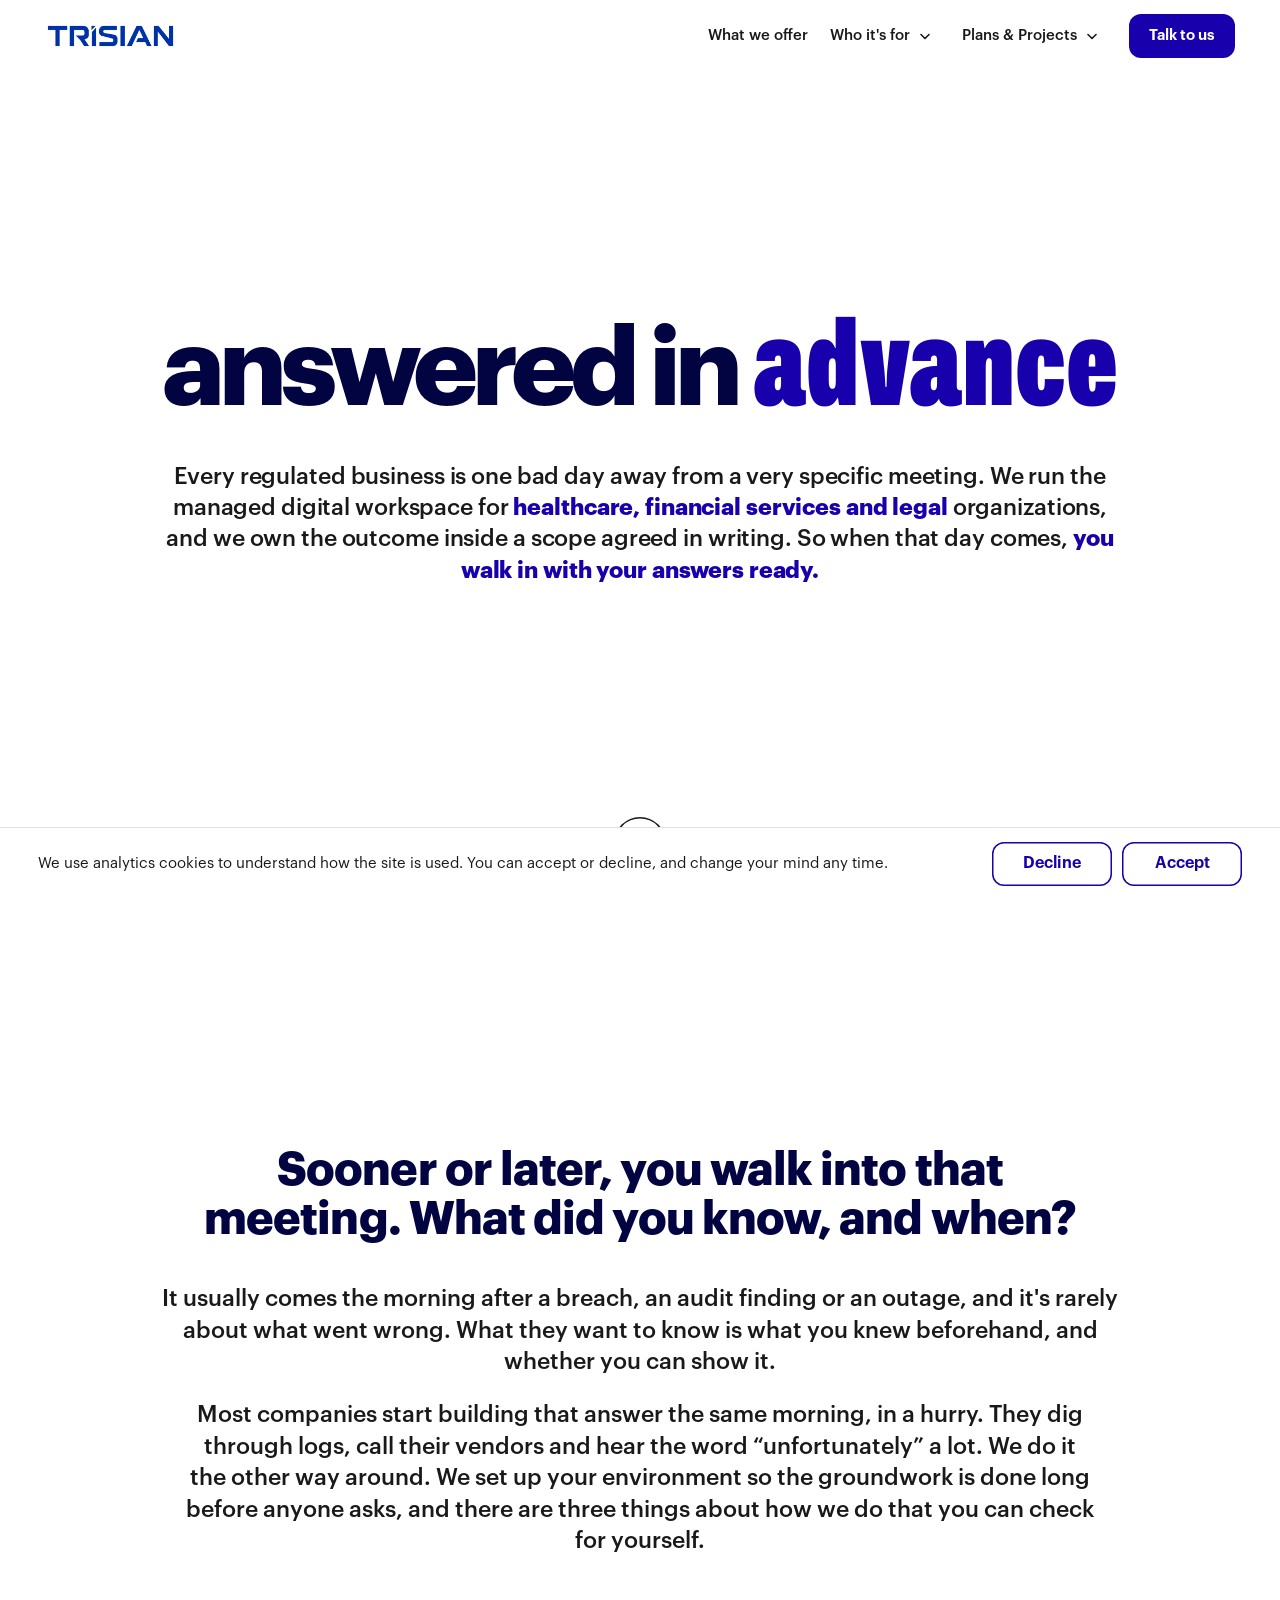
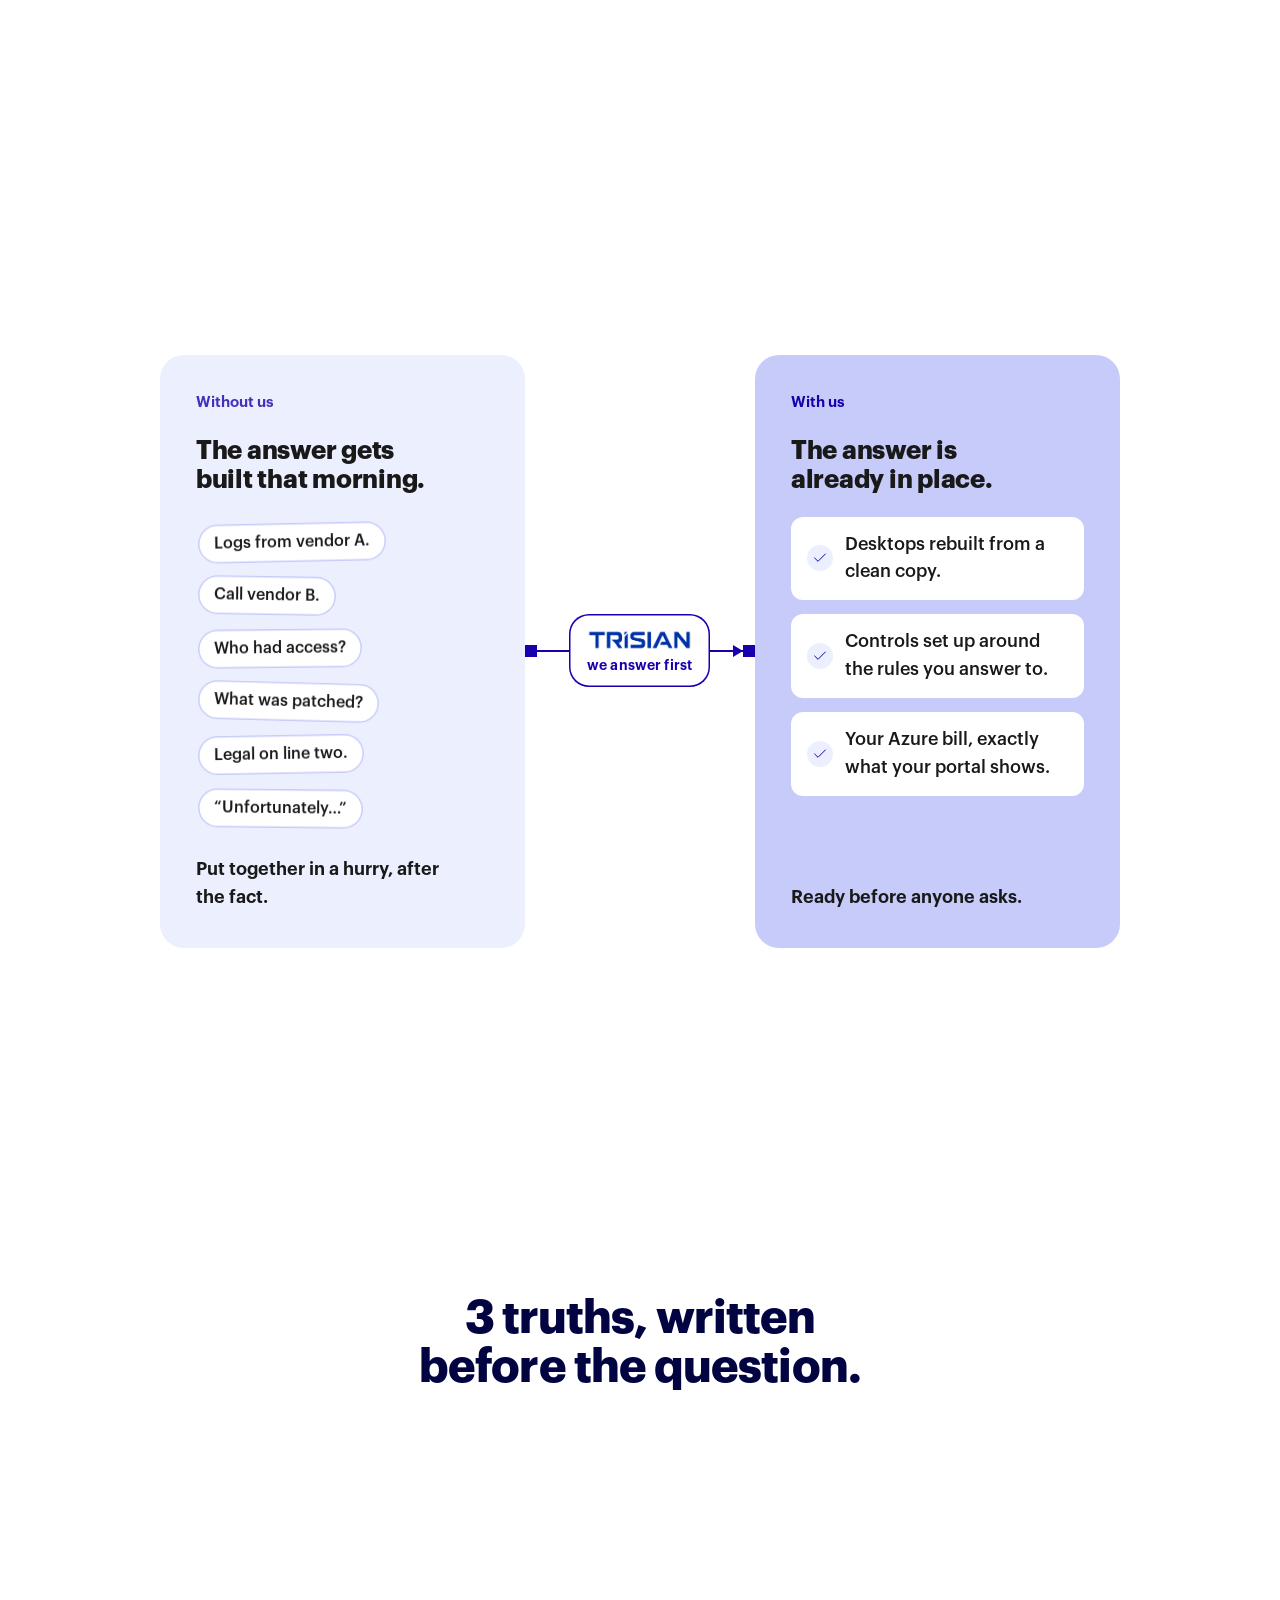
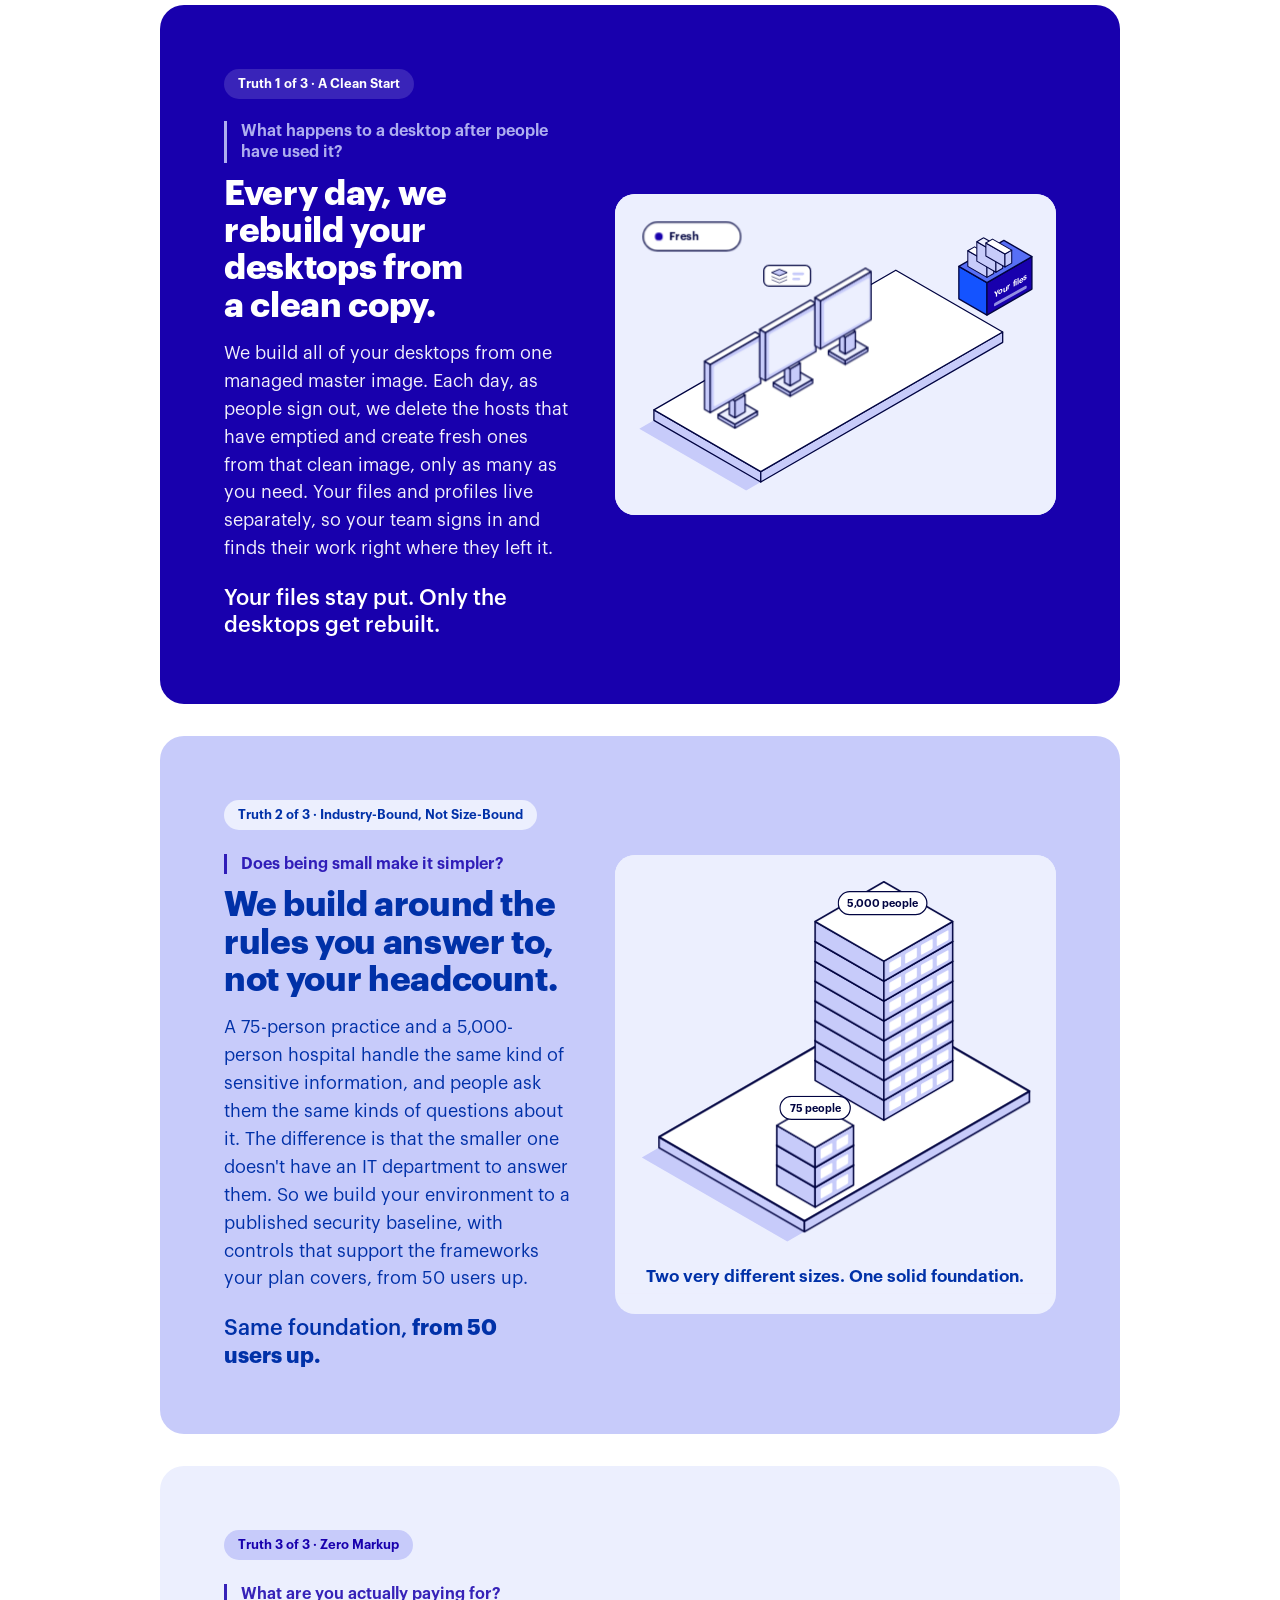
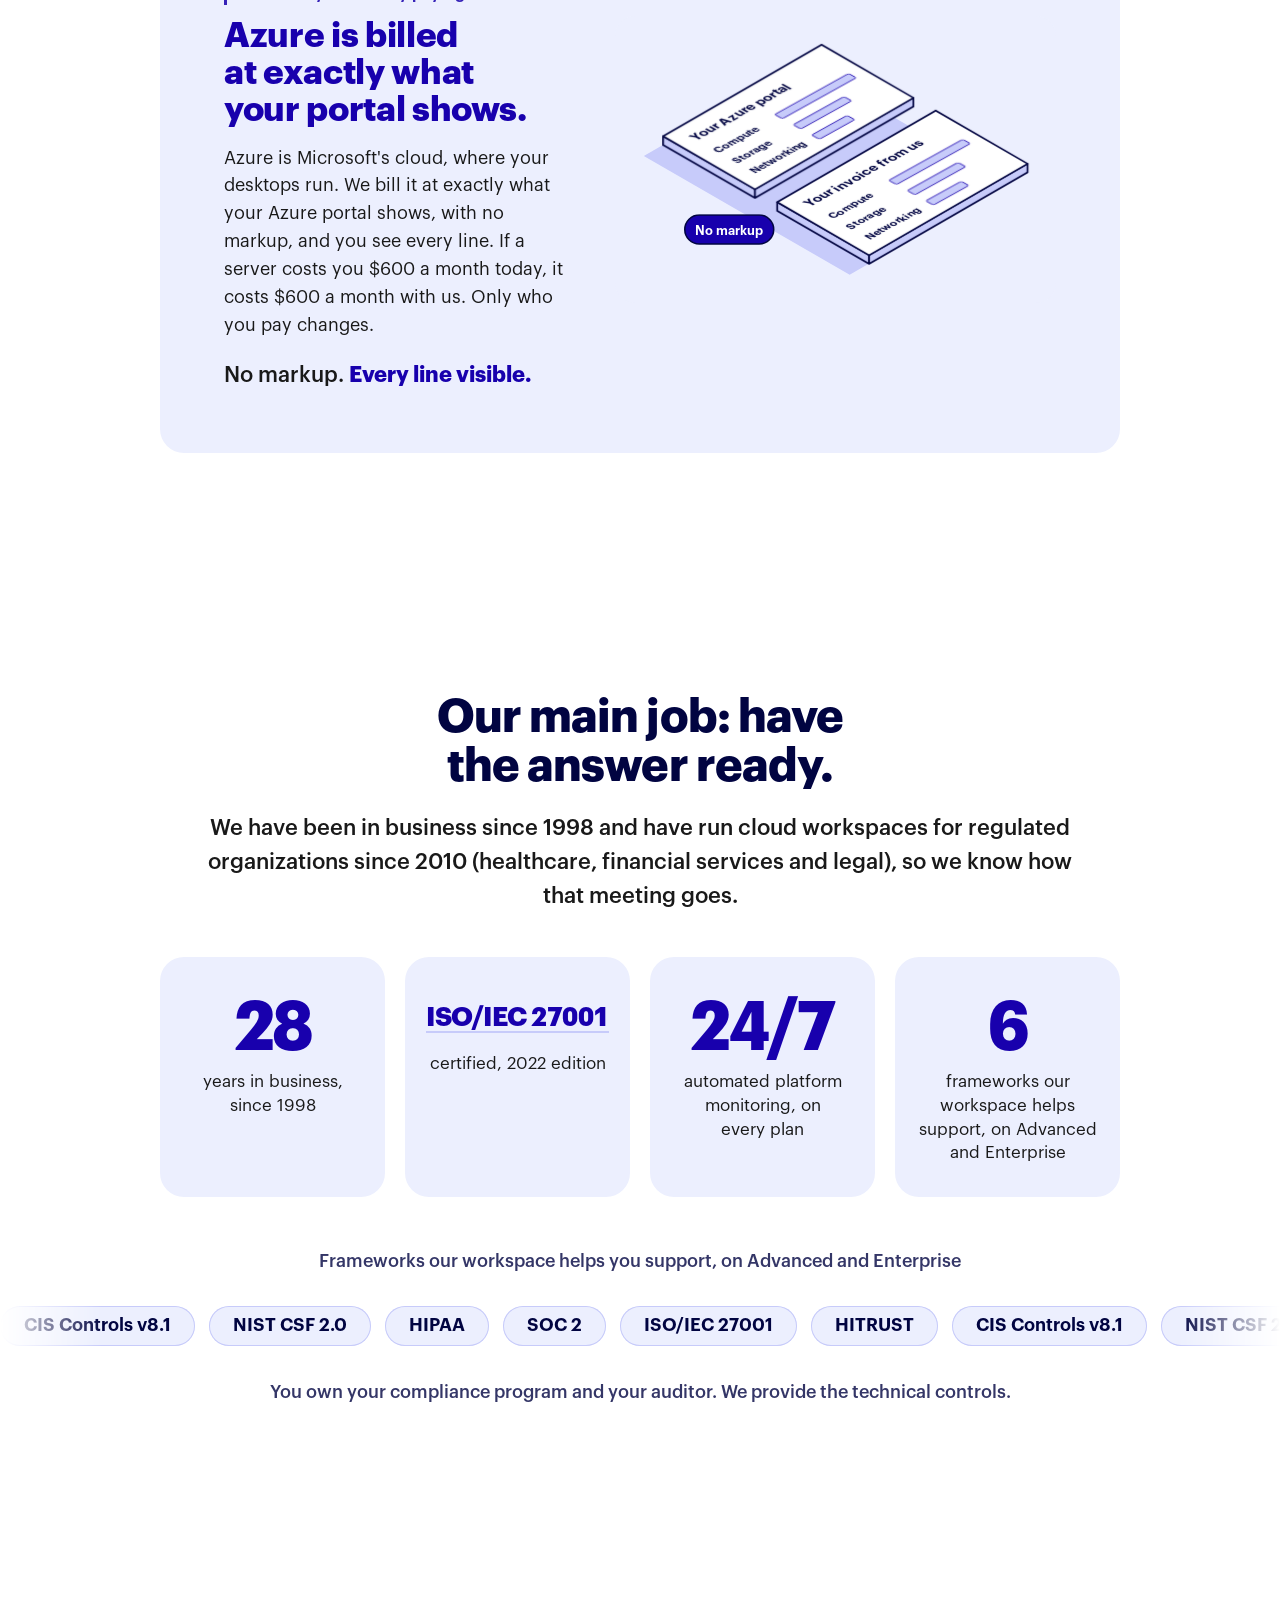
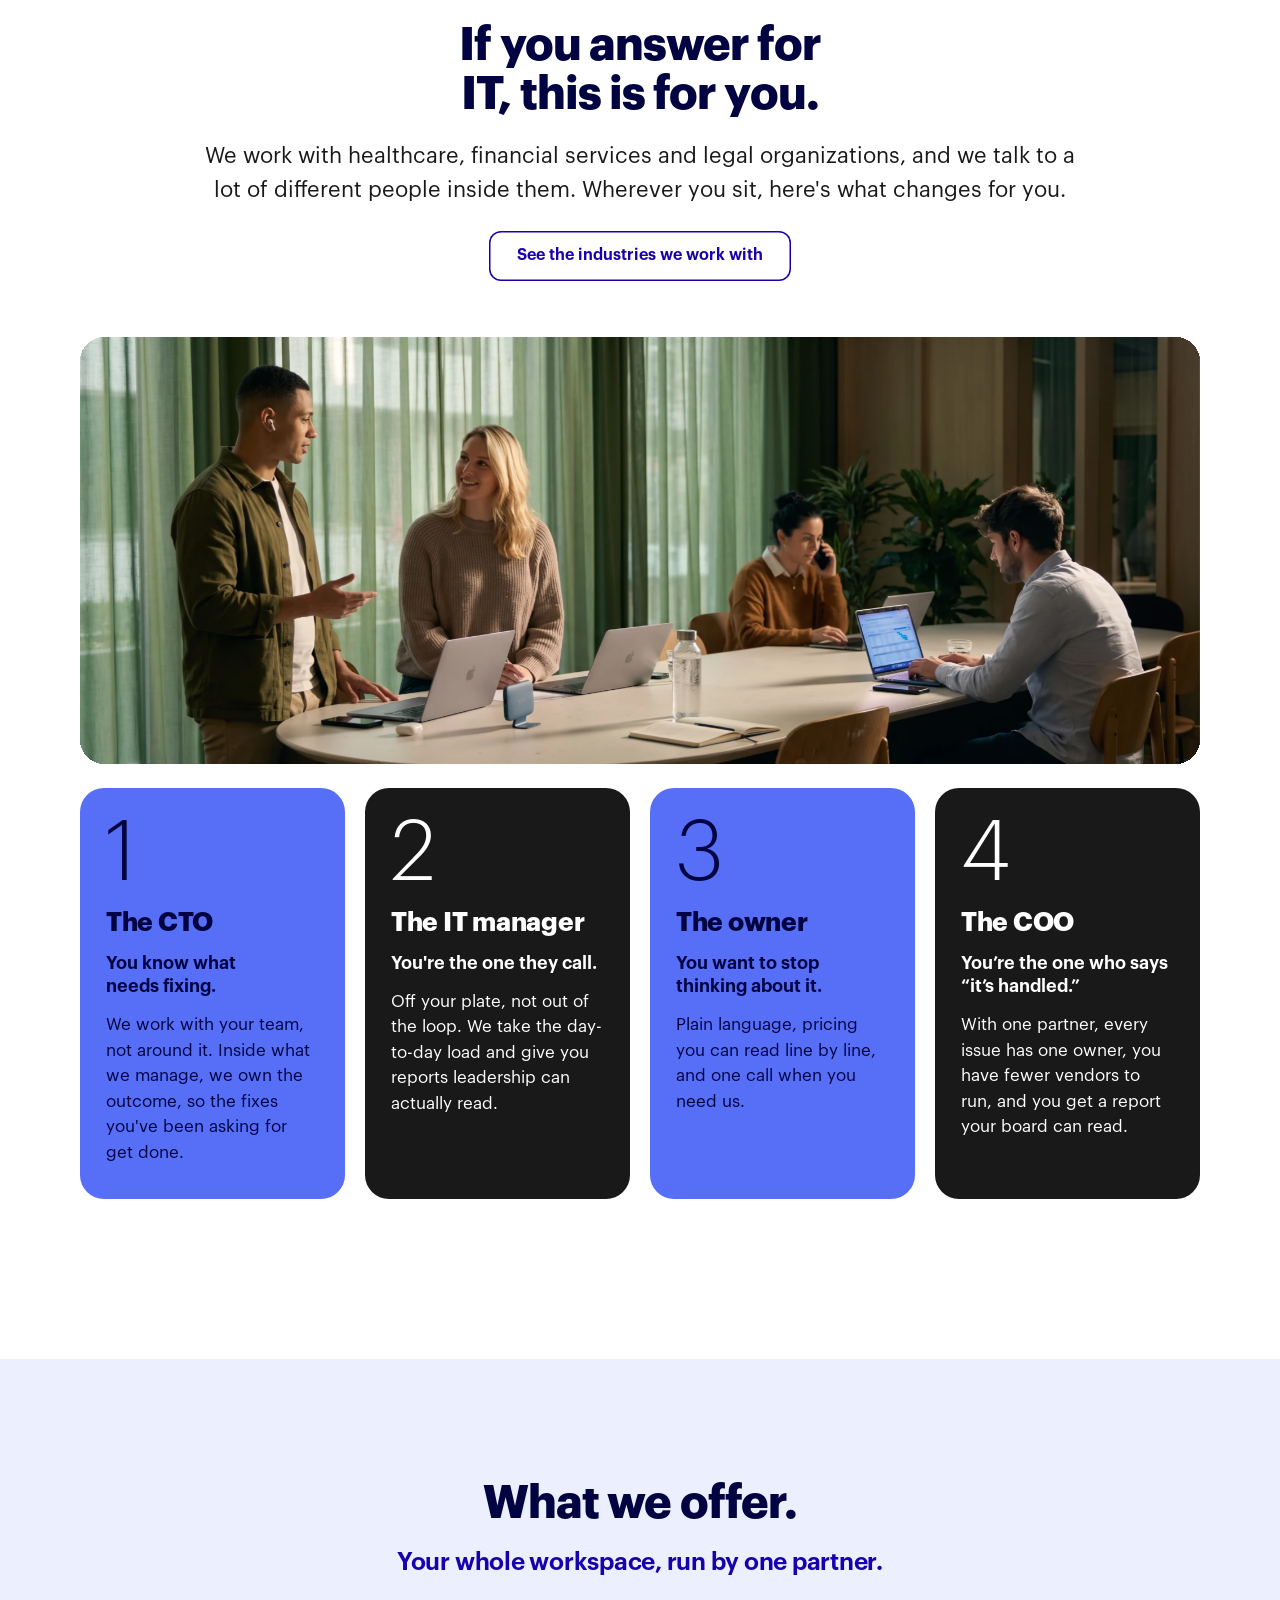
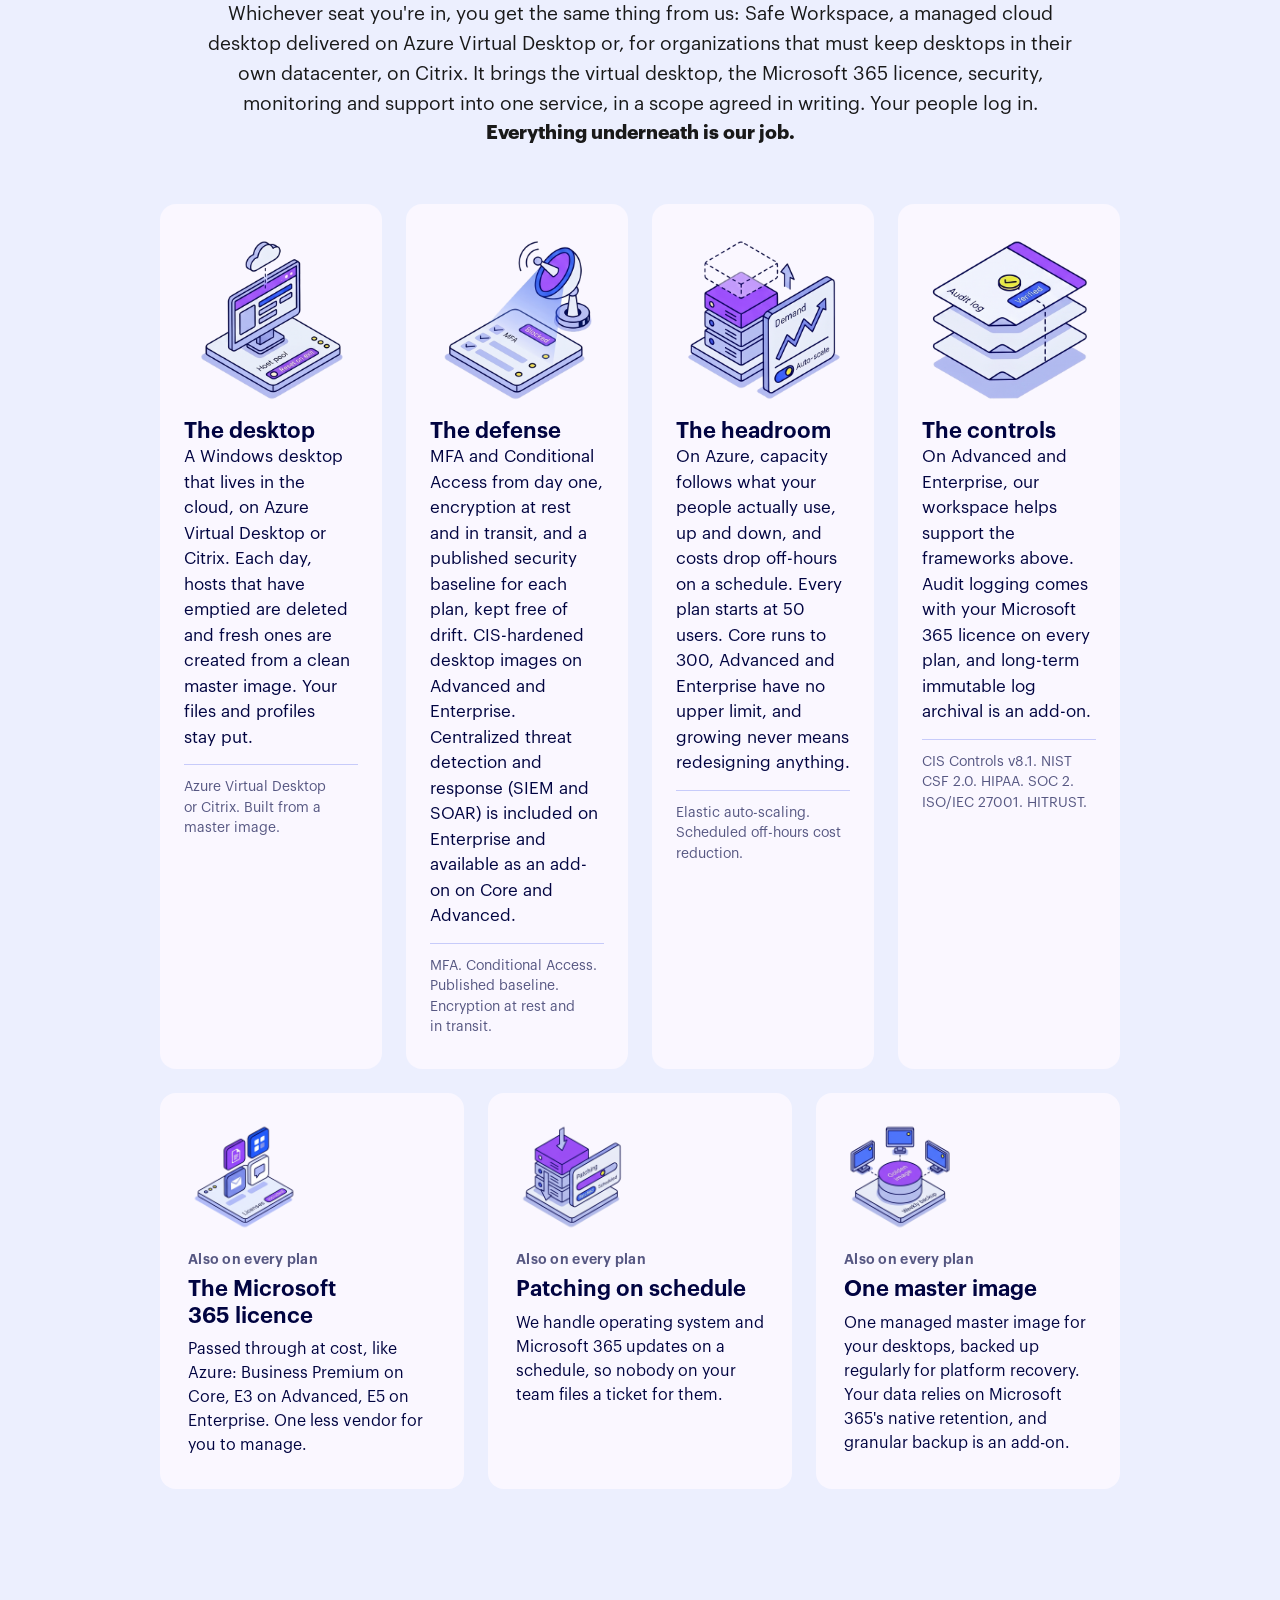
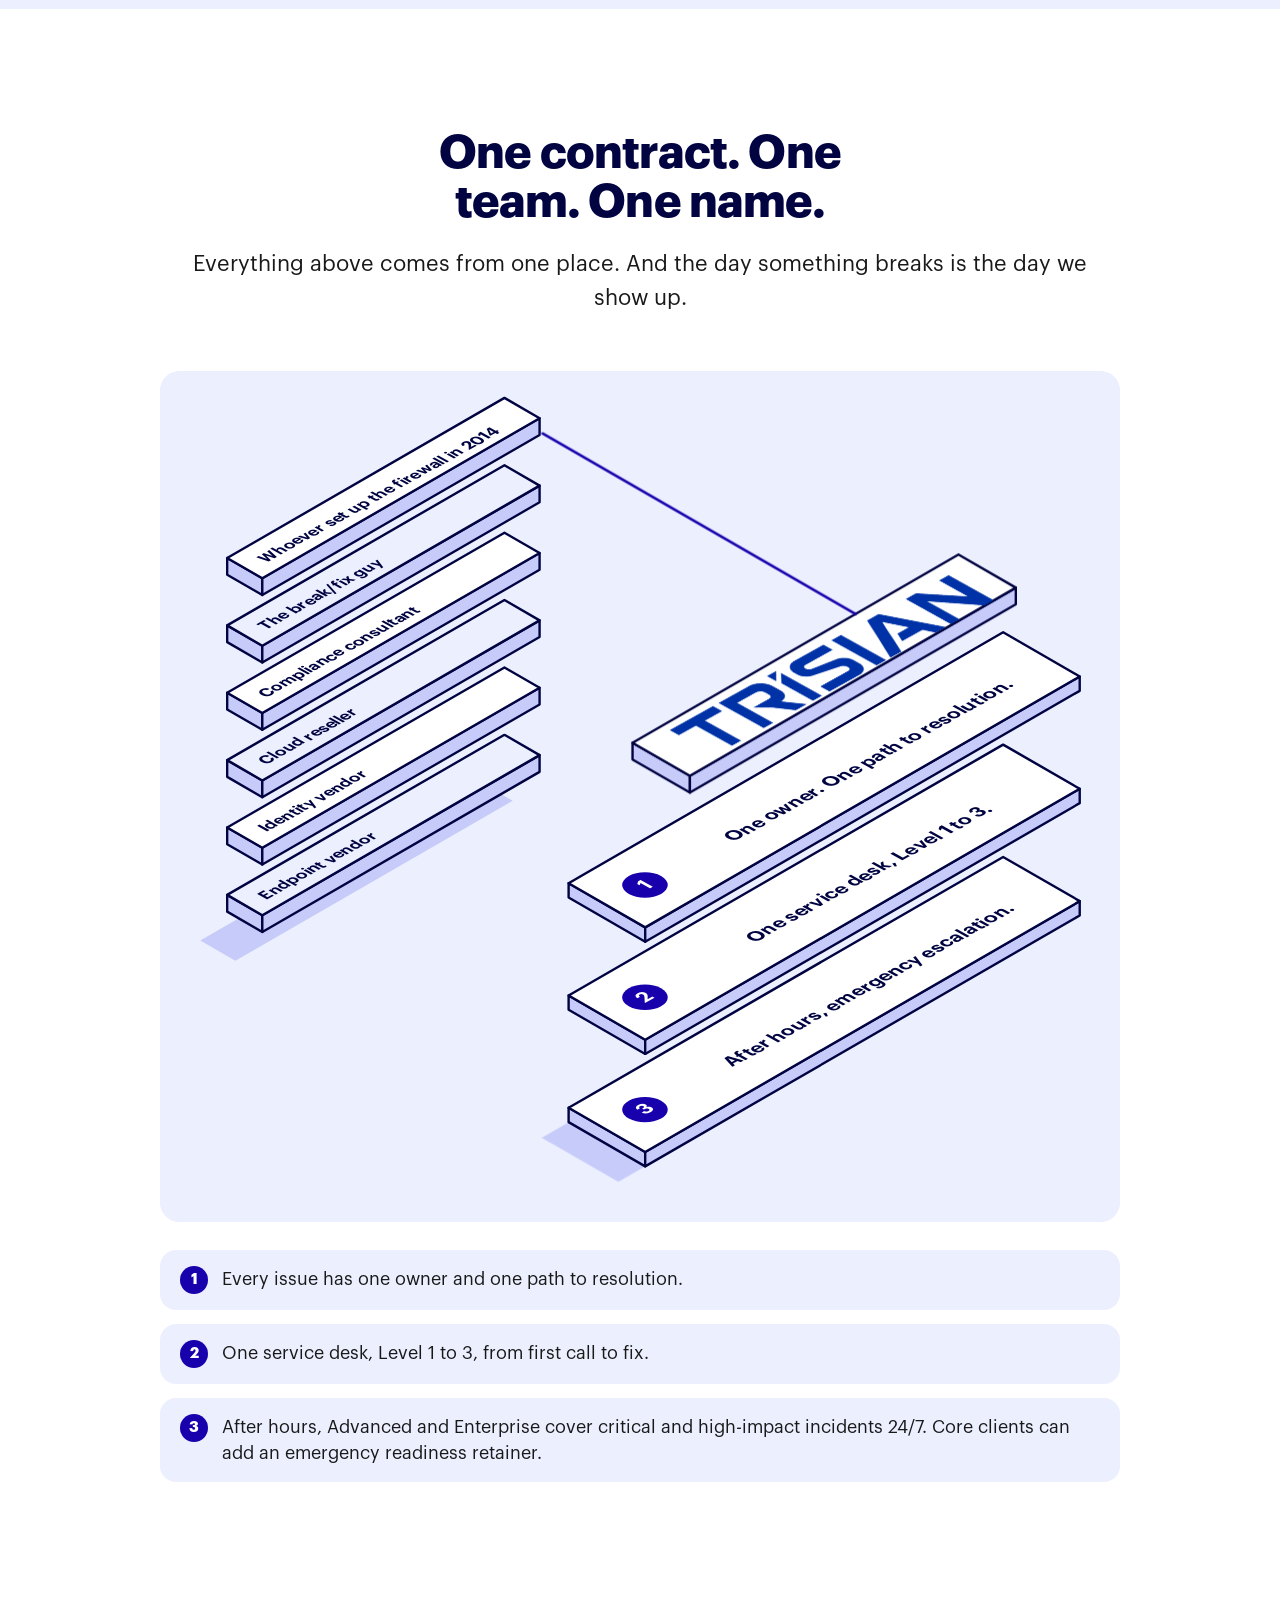
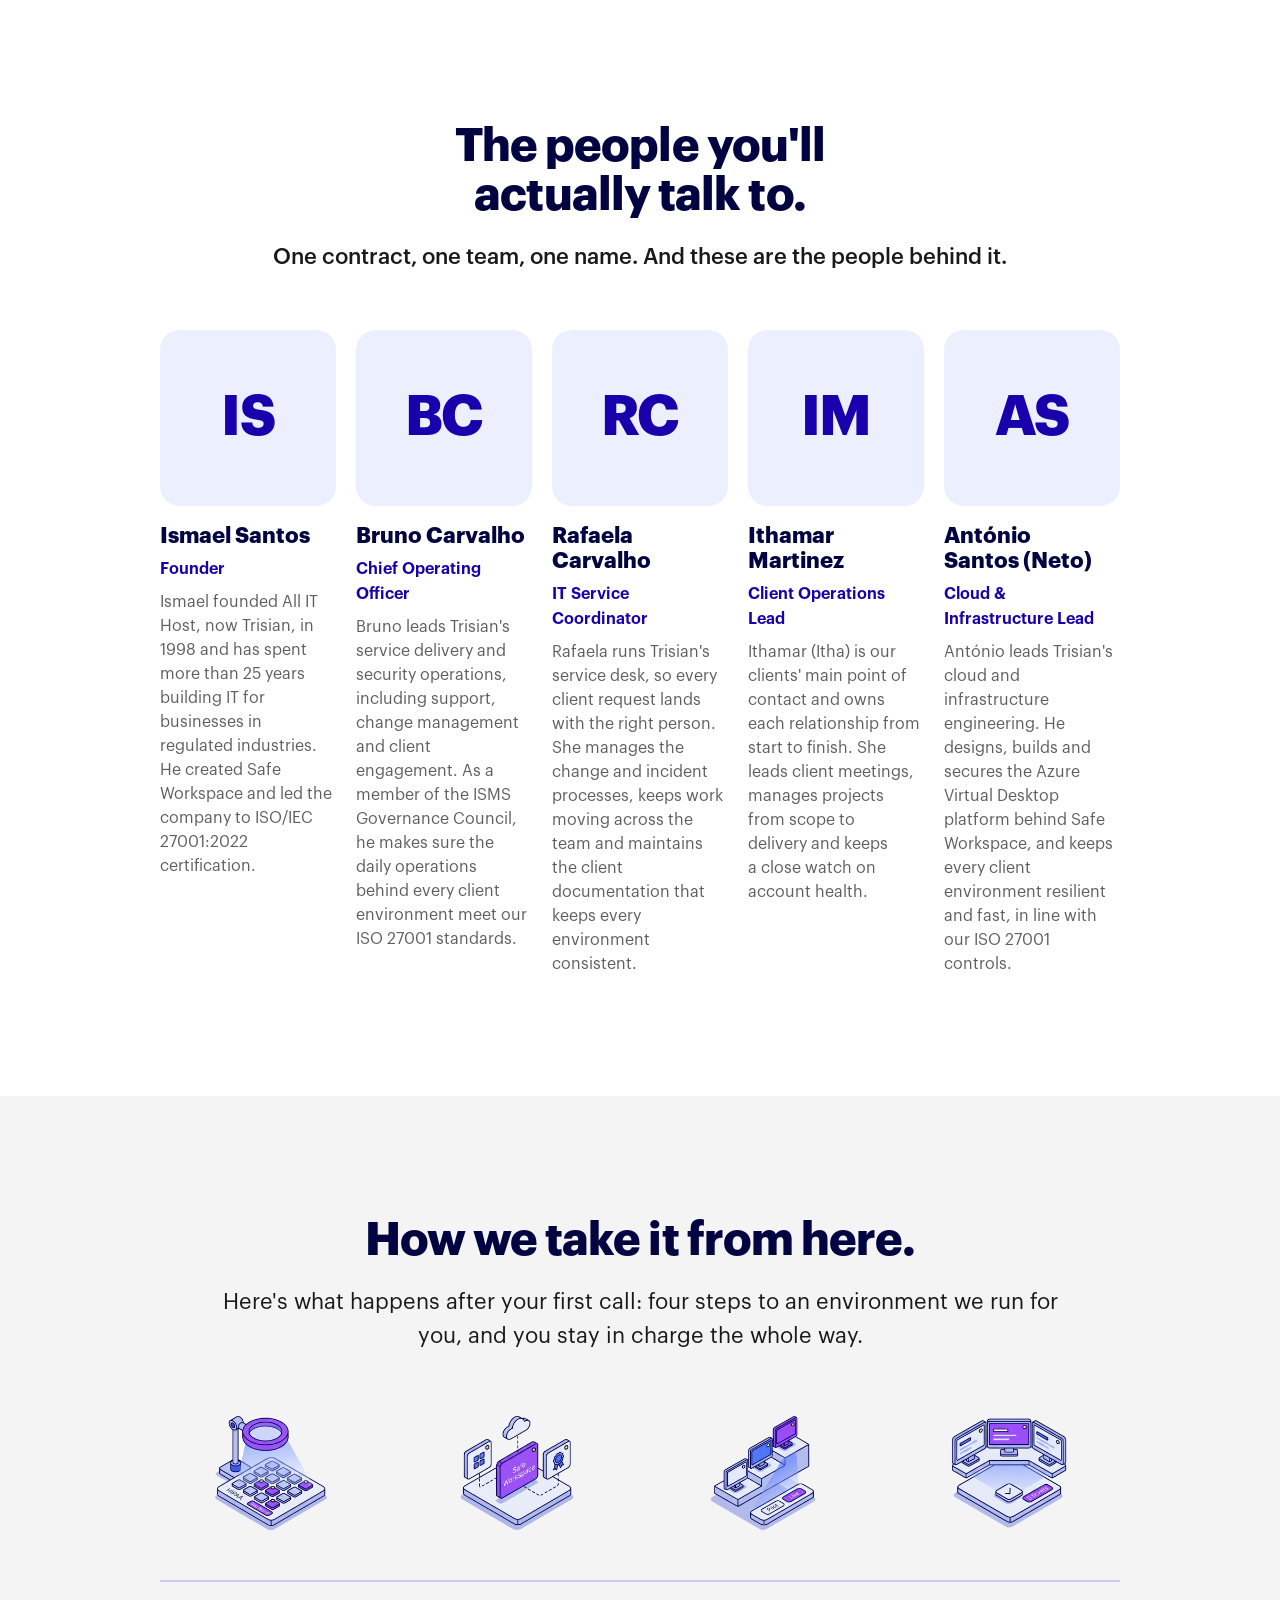
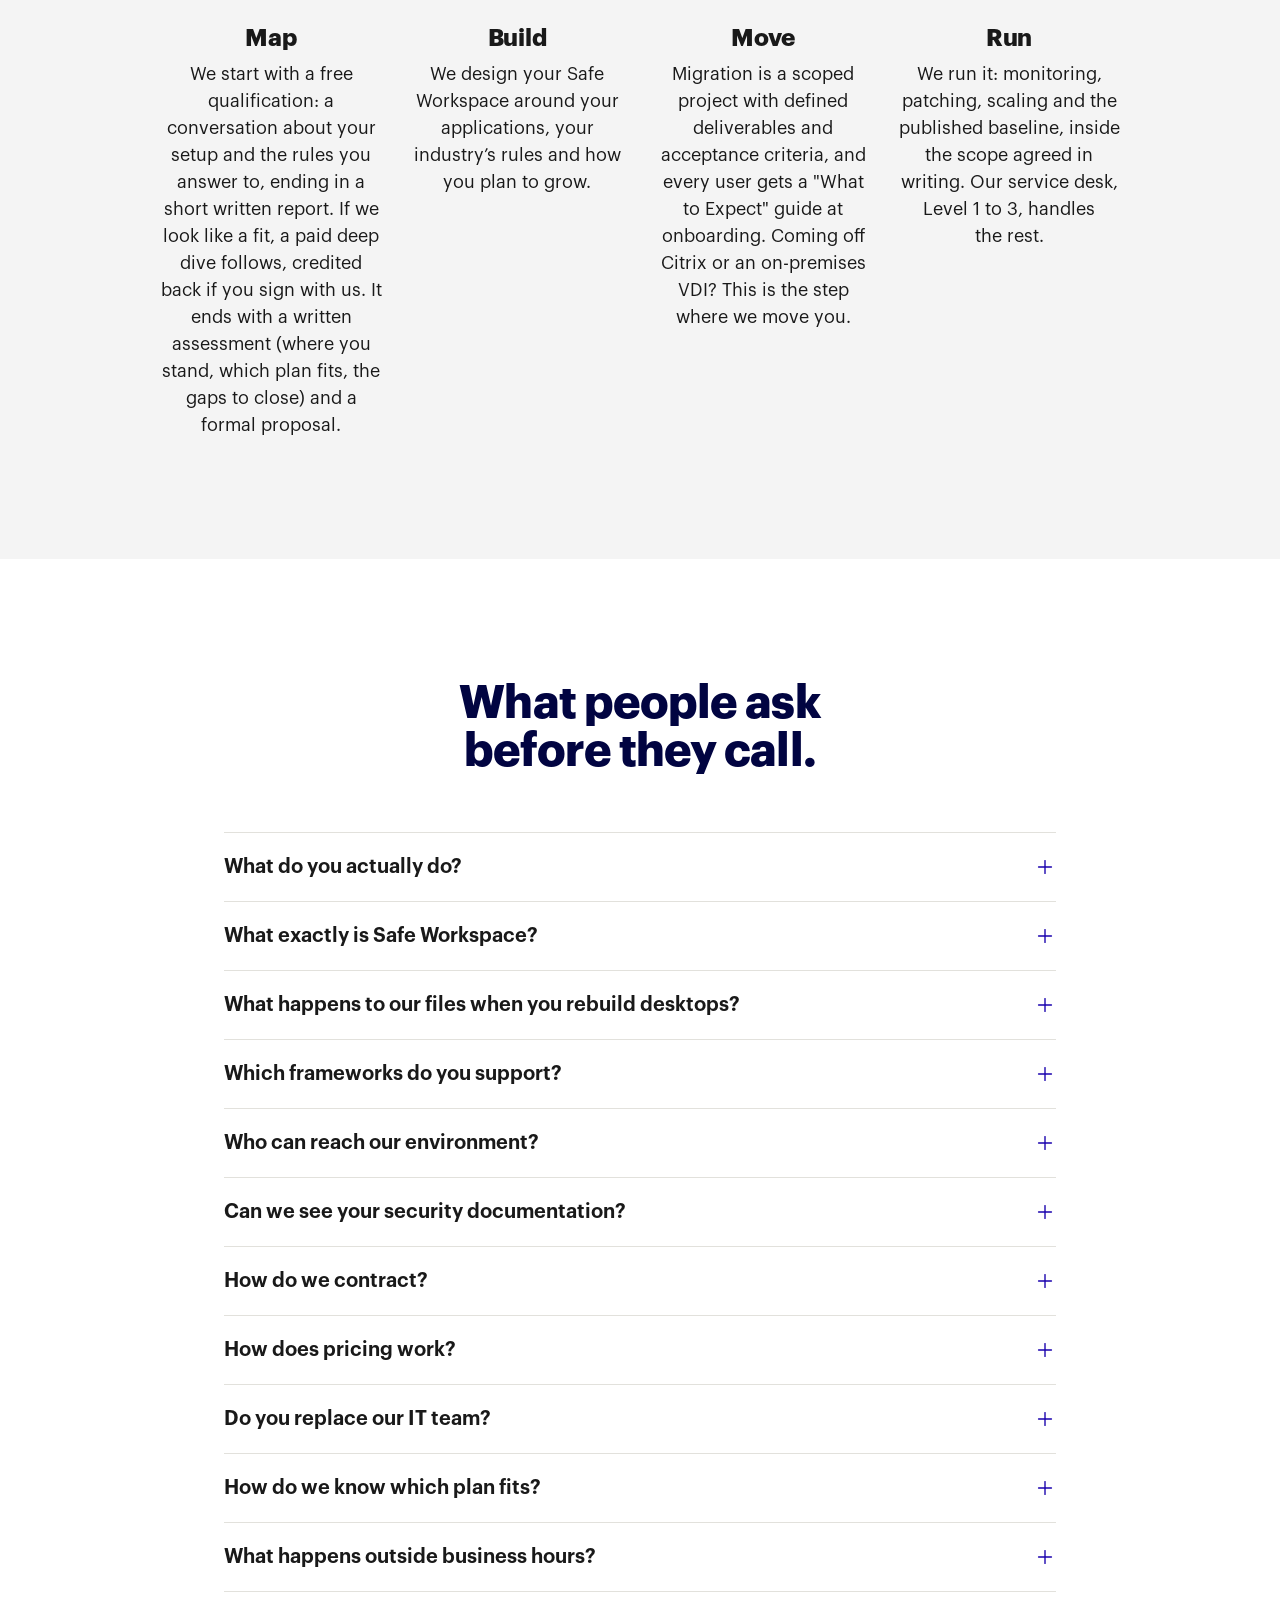
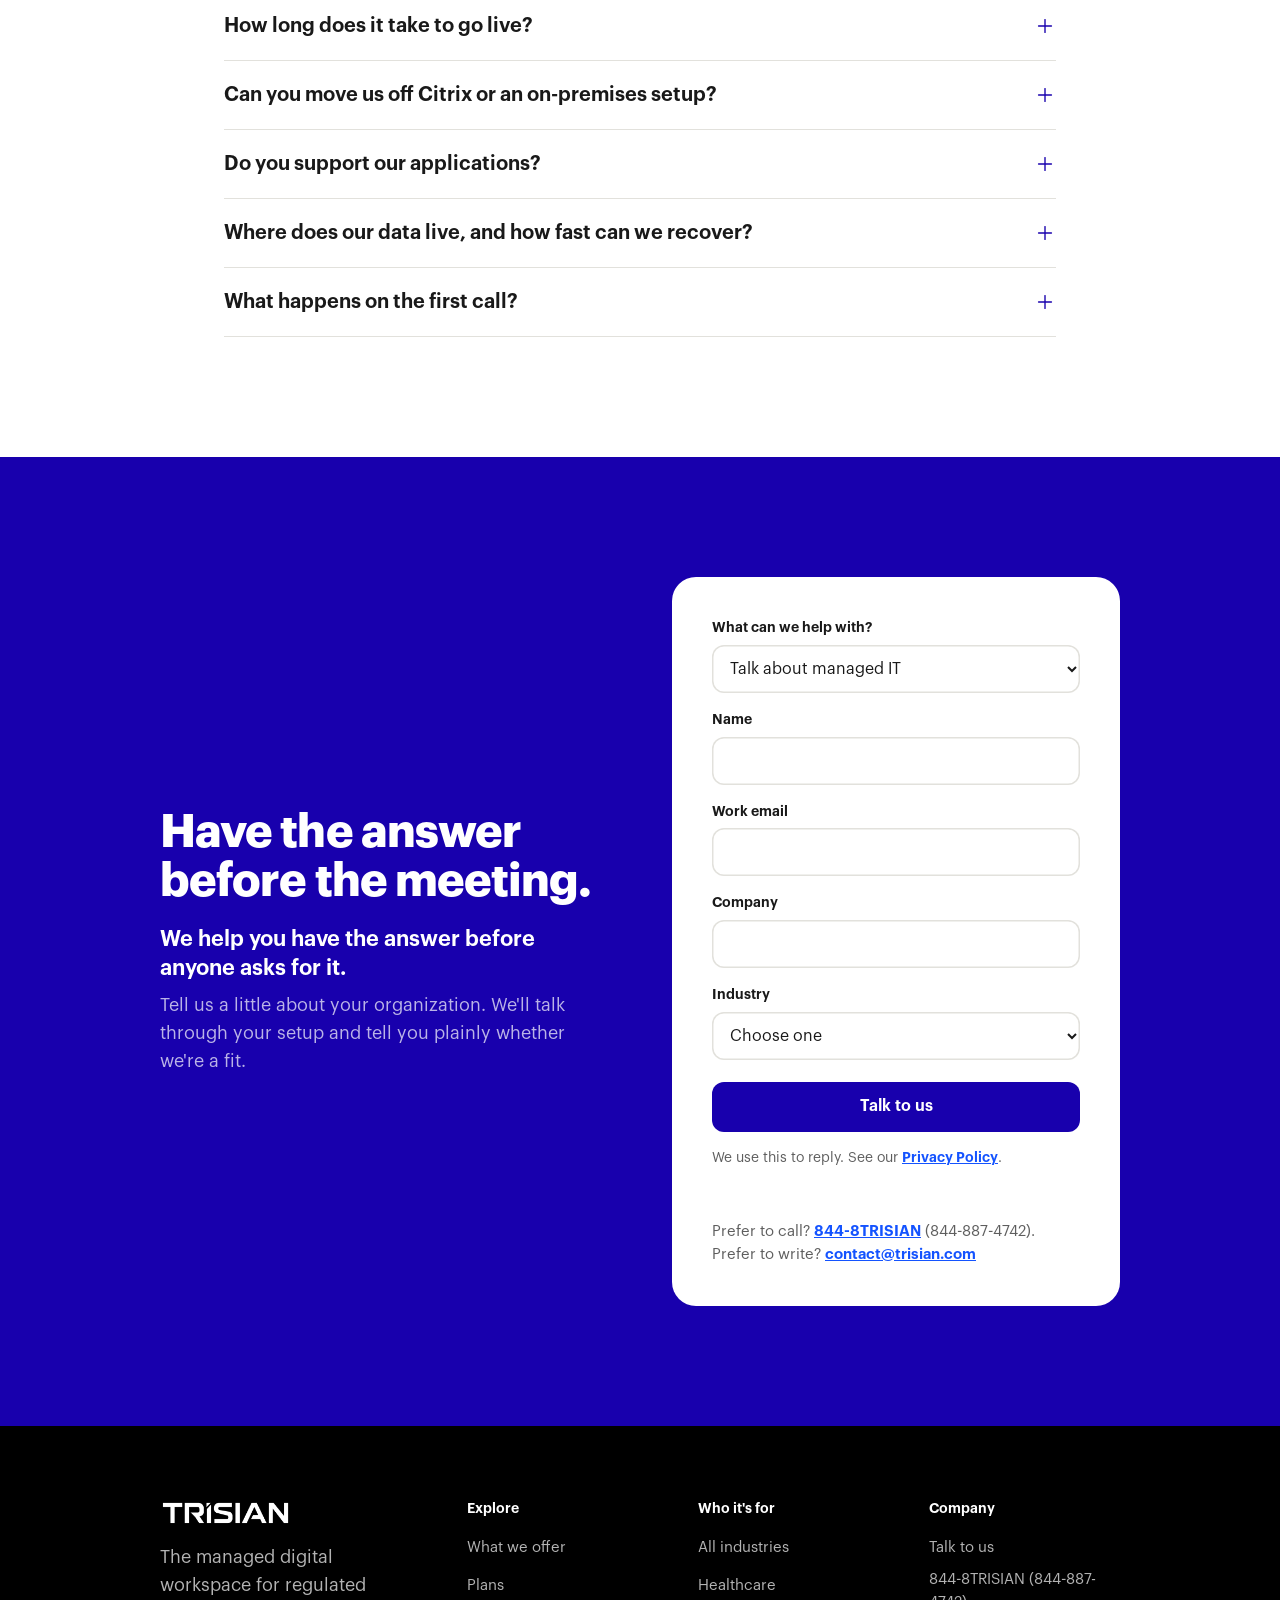
==== index.html @ b31313be "Initial commit: Trisian static site (next-corrected) Co-Authored-By: Claude Fable 5.1 <noreply@anthr" ====
<!doctype html>
<html lang="en">
<head>
<meta charset="utf-8">
<meta name="viewport" content="width=device-width, initial-scale=1">
<title>Trisian | The Managed Workspace for Regulated Industries</title>
<meta name="description" content="The managed digital workspace for healthcare, financial services and legal. We run it and own the outcome inside a scope agreed in writing, so you&#x27;re ready when the hard questions come.">
<meta name="robots" content="noindex, nofollow">
<!-- REMOVE noindex AT LAUNCH -->
<link rel="canonical" href="https://schil79.github.io/Trisian/">
<meta property="og:type" content="website">
<meta property="og:site_name" content="Trisian">
<meta property="og:title" content="Trisian | The Managed Workspace for Regulated Industries">
<meta property="og:description" content="The managed digital workspace for healthcare, financial services and legal. We run it and own the outcome inside a scope agreed in writing, so you&#x27;re ready when the hard questions come.">
<meta property="og:url" content="https://schil79.github.io/Trisian/">
<meta name="twitter:card" content="summary">
<meta name="twitter:title" content="Trisian | The Managed Workspace for Regulated Industries">
<meta name="twitter:description" content="The managed digital workspace for healthcare, financial services and legal. We run it and own the outcome inside a scope agreed in writing, so you&#x27;re ready when the hard questions come.">
<link rel="icon" href="data:image/svg+xml,%3Csvg xmlns='http://www.w3.org/2000/svg' viewBox='0 0 32 32'%3E%3Crect width='32' height='32' rx='6' fill='%231800AD'/%3E%3Cpath d='M7 9h18v4h-7v11h-4V13H7z' fill='%23fff'/%3E%3C/svg%3E">
<link rel="preload" href="assets/fonts/Graphik-Regular.woff2" as="font" type="font/woff2" crossorigin>
<link rel="preload" href="assets/fonts/Graphik-Bold.woff2" as="font" type="font/woff2" crossorigin>
<link rel="preload" href="assets/fonts/Graphik-Medium.woff2" as="font" type="font/woff2" crossorigin>
<link rel="preload" href="assets/fonts/Graphik-Semibold.woff2" as="font" type="font/woff2" crossorigin><link rel="preload" href="assets/fonts/Graphik-Light.woff2" as="font" type="font/woff2" crossorigin><link rel="preload" href="assets/fonts/Archivo-CondensedBlack.woff2" as="font" type="font/woff2" crossorigin>
<meta name="theme-color" content="#FFFFFF">
<meta name="ga-measurement-id" content="">   <!-- [ASK] Google Analytics id not supplied; it loads only after Accept -->
<link rel="stylesheet" href="css/styles.css">
<link rel="stylesheet" href="css/industry.css">
<link rel="stylesheet" href="css/motion.css">
<link rel="stylesheet" href="css/scenes.css">
<script type="application/ld+json">{"@context": "https://schema.org", "@type": "Organization", "name": "Trisian", "url": "https://schil79.github.io/Trisian/", "email": "contact@trisian.com", "description": "The managed digital workspace for healthcare, financial services and legal. We run it and own the outcome inside a scope agreed in writing, so you're ready when the hard questions come."}</script>
<script type="application/ld+json">{"@context": "https://schema.org", "@type": "FAQPage", "mainEntity": [{"@type": "Question", "name": "What do you actually do?", "acceptedAnswer": {"@type": "Answer", "text": "We run your organization's managed digital workspace: the desktops your people work on, the security around them, and the support when something breaks. Inside the scope we agree in writing, we own the outcome. One partner, one contract. We work with healthcare, financial services and legal organizations."}}, {"@type": "Question", "name": "What exactly is Safe Workspace?", "acceptedAnswer": {"@type": "Answer", "text": "A managed cloud desktop, delivered on Azure Virtual Desktop or on Citrix. It brings the virtual desktop, the Microsoft 365 licence (passed through at cost), security, monitoring and support into one service that we run for you. Your team logs in, and we handle everything underneath, in a scope agreed in writing."}}, {"@type": "Question", "name": "What happens to our files when you rebuild desktops?", "acceptedAnswer": {"@type": "Answer", "text": "They stay. Profiles and files live in separate, managed storage, so people sign in to a fresh desktop with their work where they left it. Only the desktops get rebuilt."}}, {"@type": "Question", "name": "Which frameworks do you support?", "acceptedAnswer": {"@type": "Answer", "text": "On Advanced, our workspace helps support CIS Controls v8.1, NIST CSF 2.0 and HIPAA. On Enterprise, it helps support SOC 2, ISO/IEC 27001 and HITRUST. Core does not include framework support. We provide the technical controls. You own your compliance program and your auditor."}}, {"@type": "Question", "name": "Who can reach our environment?", "acceptedAnswer": {"@type": "Answer", "text": "Your tenant belongs to you and is separate from ours. Daily administration runs through Microsoft's delegated admin privileges. Access is tiered: no named Trisian user holds standing global administrator rights in your tenant, higher access levels are activated just in time for a few hours at most, and emergency break-glass access is sealed, monitored and logged."}}, {"@type": "Question", "name": "Can we see your security documentation?", "acceptedAnswer": {"@type": "Answer", "text": "Yes, in two releases. The Security Overview, the Security Whitepaper, the ISO/IEC 27001 verification link and the list of main subprocessors are on our Trust Center at trust.trisian.com, with no gate. The Statement of Applicability, policy summaries, incident response and continuity summaries, and control mappings are shared through the Trust Center on request, after an NDA."}}, {"@type": "Question", "name": "How do we contract?", "acceptedAnswer": {"@type": "Answer", "text": "Through three documents: the Master Services Agreement, the Quote and the Services Guide. Together they set the scope, the plan, the price per user, the support hours package and the service levels, so the terms can be read in advance. They are reviewed by counsel and change only after counsel's review."}},{"@type": "Question", "name": "How does pricing work?", "acceptedAnswer": {"@type": "Answer", "text": "Four components. A per-user monthly platform fee that covers everything automated. A monthly minimum package of support hours for the human work, every hour logged. Projects, scoped and quoted separately. And optional add-ons, each with a licence and a one-time implementation. The Microsoft 365 licence and Azure are passed through at cost: Azure at exactly what your Azure portal shows, with no markup."}}, {"@type": "Question", "name": "Do you replace our IT team?", "acceptedAnswer": {"@type": "Answer", "text": "No. We work with your team, not around it. Inside what we manage, we own the outcome. Your team keeps the context, and we take on the load."}}, {"@type": "Question", "name": "How do we know which plan fits?", "acceptedAnswer": {"@type": "Answer", "text": "We work it out together on the first call. We look at your size, your industry, your compliance needs and your hours, and recommend a starting point. Every plan starts at 50 users; Core runs to 300."}}, {"@type": "Question", "name": "What happens outside business hours?", "acceptedAnswer": {"@type": "Answer", "text": "Core support runs Monday to Friday, 9:00 AM to 5:00 PM, your local time. On Advanced and Enterprise, critical and high-impact incidents are covered 24/7; other requests run in the same business-hours window. Automated platform monitoring, patching and alerting run 24/7/365 on every plan. Core clients who need occasional out-of-hours cover can add an emergency readiness retainer, and an incident response retainer is available on every plan. Response commitments are set in the Services Guide that forms part of your agreement."}}, {"@type": "Question", "name": "How long does it take to go live?", "acceptedAnswer": {"@type": "Answer", "text": "It depends on your environment. We scope the timeline with you up front, so you get a realistic plan, not a generic promise."}}, {"@type": "Question", "name": "Can you move us off Citrix or an on-premises setup?", "acceptedAnswer": {"@type": "Answer", "text": "Yes. We migrate you from Citrix and from on-premises VDI to Azure Virtual Desktop, keeping your profiles and settings. And if you must keep desktops in your own datacenter, Safe Workspace is also delivered on Citrix. Migrations are scoped and quoted as projects."}}, {"@type": "Question", "name": "Do you support our applications?", "acceptedAnswer": {"@type": "Answer", "text": "We manage the infrastructure and operating system your applications run on. Application-level support stays with you or your software vendor. Our service desk is staffed Level 1 to 3."}}, {"@type": "Question", "name": "Where does our data live, and how fast can we recover?", "acceptedAnswer": {"@type": "Answer", "text": "Your tenant belongs to you and is separate from ours, and your data is hosted in the region its regulation requires; for US clients, that is US Azure regions. Disaster recovery is designed as a project, to recovery targets agreed in writing. Microsoft 365 data relies on Microsoft's native retention, with granular recovery available as an add-on."}}, {"@type": "Question", "name": "What happens on the first call?", "acceptedAnswer": {"@type": "Answer", "text": "It's a free qualification: a conversation about your environment and your goals, ending in a short written report. If we look like a fit, a paid deep dive follows, and we credit its cost back if you sign with us. It ends with a written assessment (where you stand, which plan fits, the gaps to close) and a formal proposal."}}]}</script>
<script>document.documentElement.classList.add('js')</script>
</head>
<body class="home">
<a class="skip" href="#top">Skip to content</a>
<header class="nav-wrap" id="navWrap">
  <span class="prog" id="prog" aria-hidden="true"></span>
  <nav class="nav" id="nav" aria-label="Primary">
    <a href="" class="logo" aria-label="Trisian home"><img src="assets/img/trisian-logo.png" alt="Trisian"></a>
    <div class="nav-links" id="navLinks">
      <a href="#offer">What we offer</a>
      <div class="nav-item has-dd">
        <a href="#seats" class="dd-link">Who it's for</a>
        <button class="dd-toggle" type="button" aria-expanded="false" aria-controls="ddList" aria-label="Show industries"><svg viewBox="0 0 12 12" aria-hidden="true"><path d="M2 4.5l4 4 4-4"/></svg></button>
        <ul class="dd" id="ddList"><li><a href="who-its-for/">All industries</a></li><li><a href="healthcare/">Healthcare</a></li><li><a href="financial-services/">Financial services</a></li><li><a href="legal/">Legal</a></li><li><a href="growing-businesses/">Growing businesses</a></li></ul>
      </div>
      <div class="nav-item has-dd">
        <a href="coverage/" class="dd-link">Plans &amp; Projects</a>
        <button class="dd-toggle" type="button" aria-expanded="false" aria-controls="ddPlans" aria-label="Show plans and projects"><svg viewBox="0 0 12 12" aria-hidden="true"><path d="M2 4.5l4 4 4-4"/></svg></button>
        <ul class="dd" id="ddPlans"><li><a href="coverage/">Plans<small>Core, Advanced and Enterprise, and how pricing works.</small></a></li><li><a href="services/">Projects<small>Migrations, security builds and compliance remediation.</small></a></li></ul>
      </div>
      <a href="#assessment" class="btn btn-sm">Talk to us</a>
    </div>
    <button class="burger" id="burger" aria-label="Menu" aria-expanded="false" aria-controls="navLinks"><span></span><span></span></button>
  </nav>
</header>
<main id="top">
<section class="hero" id="top-hero">
  <div class="wrap hero-in">
    <h1 class="h1" id="h1"><span class="h1-fit"><span class="h1-a">answered</span> <span class="h1-b">in <span class="adv">advance</span></span></span></h1>
    <p class="hero-sub">Every regulated business is one bad day away from a very specific meeting. We run the managed digital workspace for <b>healthcare, financial services and legal</b> organizations, and we own the outcome inside a scope agreed in writing. So when that day comes, <b>you walk in with your answers ready.</b></p>
  </div>
  <a class="scroll-cue" href="#meeting" aria-label="Scroll to the next section"><svg class="ic ic-arrow-right " width="22" height="22" viewBox="0 0 24 24" fill="none" stroke="currentColor" stroke-width="1.5" stroke-linecap="round" stroke-linejoin="round" aria-hidden="true"><path d="M5 12h14"/><path d="m12 5 7 7-7 7"/></svg></a>
</section>
<section class="sec s-white screen" id="meeting">
  <div class="wrap">
    <header class="sec-head">
      <h2 class="h-section h-section--wide" data-reveal>Sooner or later, you walk into that meeting. What did you know, and when?</h2>
    </header>
    <div class="m-body" data-stagger style="--gap:150ms">
      <p>It usually comes the morning after a breach, an audit finding or an outage, and it's rarely about what went wrong. What they want to know is what you knew beforehand, and whether you can show it.</p>
      <p>Most companies start building that answer the same morning, in a hurry. They dig through logs, call their vendors and hear the word &ldquo;unfortunately&rdquo; a lot. We do it the other way around. We set up your environment so the groundwork is done long before anyone asks, and there are three things about how we do that you can check for yourself.</p>
    </div>
  </div>
</section>
<section class="sec s-white screen" id="compare">
  <div class="wrap">
    <div class="versus" id="versus" data-scene="meeting" data-once>
      <div class="vs vs-scratch depth" style="--depth:.2">
        <span class="vs-tag">Without us</span>
        <h3 class="vs-title">The answer gets built that morning.</h3>
        <ul class="scatter" aria-label="What the morning after looks like"><li style="--r:-1.2deg;--i:0">Logs from vendor A.</li><li style="--r:0.9deg;--i:1">Call vendor B.</li><li style="--r:-0.6deg;--i:2">Who had access?</li><li style="--r:1.5deg;--i:3">What was patched?</li><li style="--r:-1deg;--i:4">Legal on line two.</li><li style="--r:0.6deg;--i:5">“Unfortunately…”</li></ul>
        <p class="vs-foot">Put together in a hurry, after the fact.</p>
      </div>
      <div class="bridge">
        <i class="bridge-line" aria-hidden="true"></i><i class="bridge-abut a-l" aria-hidden="true"></i><i class="bridge-abut a-r" aria-hidden="true"></i><i class="bridge-arrow" aria-hidden="true"></i><i class="bridge-dot sig-dot" aria-hidden="true"></i>
        <span class="bridge-pill"><img src="assets/img/trisian-logo.png" alt="Trisian" width="960" height="220"><span>we answer first</span></span>
      </div>
      <div class="vs vs-ready depth" style="--depth:-.2">
        <span class="vs-tag">With us</span>
        <h3 class="vs-title">The answer is already in place.</h3>
        <ul class="ready"><li style="--i:0"><span class="ck"><svg class="ic ic-check " width="16" height="16" viewBox="0 0 24 24" fill="none" stroke="currentColor" stroke-width="1.5" stroke-linecap="round" stroke-linejoin="round" aria-hidden="true"><path d="M20 6 9 17l-5-5"/></svg></span><span>Desktops rebuilt from a clean copy.</span></li><li style="--i:1"><span class="ck"><svg class="ic ic-check " width="16" height="16" viewBox="0 0 24 24" fill="none" stroke="currentColor" stroke-width="1.5" stroke-linecap="round" stroke-linejoin="round" aria-hidden="true"><path d="M20 6 9 17l-5-5"/></svg></span><span>Controls set up around the rules you answer to.</span></li><li style="--i:2"><span class="ck"><svg class="ic ic-check " width="16" height="16" viewBox="0 0 24 24" fill="none" stroke="currentColor" stroke-width="1.5" stroke-linecap="round" stroke-linejoin="round" aria-hidden="true"><path d="M20 6 9 17l-5-5"/></svg></span><span>Your Azure bill, exactly what your portal shows.</span></li></ul>
        <p class="vs-foot">Ready before anyone asks.</p>
      </div>
      <button class="replay-sr" type="button" data-replay="#versus" aria-label="Replay the animation">Replay the animation</button>
    </div>
  </div>
</section>
<section class="answers s-white" id="answers">
  <a id="truths" aria-hidden="true"></a>
  <div class="ans-intro" id="ansIntro">
    <div class="ans-intro-in">
      <h2 class="h-section" data-split>3 truths, written before the question.</h2>
    </div>
  </div>
  <div class="wrap">
    <div class="ans-list">
      <article class="ans a-indigo" id="answer-1" data-ans>
        <div class="ans-copy" data-stagger>
          <span class="ans-label">Truth 1 of 3 &middot; A Clean Start</span>
          <p class="q-tag">What happens to a desktop after people have used it?</p>
          <h3 class="h3">Every day, we rebuild your desktops from a clean copy.</h3>
          <p>We build all of your desktops from one managed master image. Each day, as people sign out, we delete the hosts that have emptied and create fresh ones from that clean image, only as many as you need. Your files and profiles live separately, so your team signs in and finds their work right where they left it.</p>
          <p class="stat">Your files stay put. Only the desktops get rebuilt.</p>
        </div>
        <figure class="ans-viz"><div class="scene-card" data-scene="a-clean-start" id="sc-a-clean-start" data-once><svg class="iso sc sc-clean st-live" viewBox="-44.5 -333 648.5 463" width="648.5" height="463" role="img" aria-label="Three desktops in use, with windows open. As people sign out the desktops dim in turn. A master image card stamps down and fresh desktops rise, one at a time. The files shelf beside them stays lit the whole time." xmlns="http://www.w3.org/2000/svg" overflow="visible"><g class="depth sc-plate" style="--depth:.8"><rect x="-90.5" y="-379" width="740.5" height="555" fill="#ECEFFE"/></g><g class="depth " style="--depth:0"><polygon points="-22.5,13 349.9,-202 514.4,-107 142,108" fill="#C7CBFA"/><g><polygon class="" points="0,-16 164.5,79 164.5,95 0,0" fill="#C7CBFA" stroke="#010441" stroke-width="2" stroke-linejoin="round"/><polygon class="" points="164.5,79 536.9,-136 536.9,-120 164.5,95" fill="#C7CBFA" stroke="#010441" stroke-width="2" stroke-linejoin="round"/><polygon class="" points="0,-16 372.4,-231 536.9,-136 164.5,79" fill="#FFFFFF" stroke="#010441" stroke-width="2" stroke-linejoin="round"/></g></g><g class="depth cs-front" style="--depth:-0.35"><g class="s1-machine"><g class="s1-mon" style="--rs:2700ms"><g><polygon class="" points="98.7,-9 124.7,6 124.7,12 98.7,-3" fill="#C7CBFA" stroke="#010441" stroke-width="2" stroke-linejoin="round"/><polygon class="" points="124.7,6 159.3,-14 159.3,-8 124.7,12" fill="#C7CBFA" stroke="#010441" stroke-width="2" stroke-linejoin="round"/><polygon class="" points="98.7,-9 133.4,-29 159.3,-14 124.7,6" fill="#ECEFFE" stroke="#010441" stroke-width="2" stroke-linejoin="round"/></g><g><polygon class="" points="116,-35 124.7,-30 124.7,-4 116,-9" fill="#C7CBFA" stroke="#010441" stroke-width="2" stroke-linejoin="round"/><polygon class="" points="124.7,-30 140.3,-39 140.3,-13 124.7,-4" fill="#C7CBFA" stroke="#010441" stroke-width="2" stroke-linejoin="round"/><polygon class="" points="116,-35 131.6,-44 140.3,-39 124.7,-30" fill="#ECEFFE" stroke="#010441" stroke-width="2" stroke-linejoin="round"/></g><g><polygon class="" points="77.9,-91 86.6,-86 86.6,-12 77.9,-17" fill="#C7CBFA" stroke="#010441" stroke-width="2" stroke-linejoin="round"/><polygon class="" points="86.6,-86 164.5,-131 164.5,-57 86.6,-12" fill="#C7CBFA" stroke="#010441" stroke-width="2" stroke-linejoin="round"/><polygon class="" points="77.9,-91 155.9,-136 164.5,-131 86.6,-86" fill="#FFFFFF" stroke="#010441" stroke-width="2" stroke-linejoin="round"/></g><g transform="matrix(0.9 -0.5 0 1 86.6 -86)"><rect class="s1-base" x="6" y="6" width="78" height="62" rx="3" fill="#ECEFFE"/><g class="s1-content" style="--ap:400ms"><rect x="8" y="8" width="46" height="30" rx="3" fill="#FFFFFF" stroke="#010441" stroke-width="1.3"/><rect x="8" y="8" width="46" height="7" rx="3" fill="#C7CBFA"/><path d="M14 23h27.6M14 30h18.4" stroke="#C7CBFA" stroke-width="2.6" stroke-linecap="round" fill="none"/><rect x="36" y="26" width="40" height="28" rx="3" fill="#FFFFFF" stroke="#010441" stroke-width="1.3"/><rect x="36" y="26" width="40" height="7" rx="3" fill="#C7CBFA"/><path d="M42 41h24M42 48h16" stroke="#C7CBFA" stroke-width="2.6" stroke-linecap="round" fill="none"/><rect x="10" y="50" width="14" height="8" rx="2" fill="#C7CBFA" stroke="#1800AD" stroke-width="1.1"/><rect x="58" y="52" width="12" height="8" rx="2" fill="#C7CBFA" stroke="#1800AD" stroke-width="1.1"/></g><rect class="s1-dim" style="--dm:1700ms" x="6" y="6" width="78" height="62" rx="3" fill="#C7CBFA"/></g></g><g class="s1-mon" style="--rs:2850ms"><g><polygon class="" points="183.6,-58 209.6,-43 209.6,-37 183.6,-52" fill="#C7CBFA" stroke="#010441" stroke-width="2" stroke-linejoin="round"/><polygon class="" points="209.6,-43 244.2,-63 244.2,-57 209.6,-37" fill="#C7CBFA" stroke="#010441" stroke-width="2" stroke-linejoin="round"/><polygon class="" points="183.6,-58 218.2,-78 244.2,-63 209.6,-43" fill="#ECEFFE" stroke="#010441" stroke-width="2" stroke-linejoin="round"/></g><g><polygon class="" points="200.9,-84 209.6,-79 209.6,-53 200.9,-58" fill="#C7CBFA" stroke="#010441" stroke-width="2" stroke-linejoin="round"/><polygon class="" points="209.6,-79 225.2,-88 225.2,-62 209.6,-53" fill="#C7CBFA" stroke="#010441" stroke-width="2" stroke-linejoin="round"/><polygon class="" points="200.9,-84 216.5,-93 225.2,-88 209.6,-79" fill="#ECEFFE" stroke="#010441" stroke-width="2" stroke-linejoin="round"/></g><g><polygon class="" points="162.8,-140 171.5,-135 171.5,-61 162.8,-66" fill="#C7CBFA" stroke="#010441" stroke-width="2" stroke-linejoin="round"/><polygon class="" points="171.5,-135 249.4,-180 249.4,-106 171.5,-61" fill="#C7CBFA" stroke="#010441" stroke-width="2" stroke-linejoin="round"/><polygon class="" points="162.8,-140 240.8,-185 249.4,-180 171.5,-135" fill="#FFFFFF" stroke="#010441" stroke-width="2" stroke-linejoin="round"/></g><g transform="matrix(0.9 -0.5 0 1 171.5 -135)"><rect class="s1-base" x="6" y="6" width="78" height="62" rx="3" fill="#ECEFFE"/><g class="s1-content" style="--ap:650ms"><rect x="8" y="8" width="46" height="30" rx="3" fill="#FFFFFF" stroke="#010441" stroke-width="1.3"/><rect x="8" y="8" width="46" height="7" rx="3" fill="#C7CBFA"/><path d="M14 23h27.6M14 30h18.4" stroke="#C7CBFA" stroke-width="2.6" stroke-linecap="round" fill="none"/><rect x="36" y="26" width="40" height="28" rx="3" fill="#FFFFFF" stroke="#010441" stroke-width="1.3"/><rect x="36" y="26" width="40" height="7" rx="3" fill="#C7CBFA"/><path d="M42 41h24M42 48h16" stroke="#C7CBFA" stroke-width="2.6" stroke-linecap="round" fill="none"/><rect x="10" y="50" width="14" height="8" rx="2" fill="#C7CBFA" stroke="#1800AD" stroke-width="1.1"/><rect x="58" y="52" width="12" height="8" rx="2" fill="#C7CBFA" stroke="#1800AD" stroke-width="1.1"/></g><rect class="s1-dim" style="--dm:1950ms" x="6" y="6" width="78" height="62" rx="3" fill="#C7CBFA"/></g></g><g class="s1-mon" style="--rs:3000ms"><g><polygon class="" points="268.5,-107 294.4,-92 294.4,-86 268.5,-101" fill="#C7CBFA" stroke="#010441" stroke-width="2" stroke-linejoin="round"/><polygon class="" points="294.4,-92 329.1,-112 329.1,-106 294.4,-86" fill="#C7CBFA" stroke="#010441" stroke-width="2" stroke-linejoin="round"/><polygon class="" points="268.5,-107 303.1,-127 329.1,-112 294.4,-92" fill="#ECEFFE" stroke="#010441" stroke-width="2" stroke-linejoin="round"/></g><g><polygon class="" points="285.8,-133 294.4,-128 294.4,-102 285.8,-107" fill="#C7CBFA" stroke="#010441" stroke-width="2" stroke-linejoin="round"/><polygon class="" points="294.4,-128 310,-137 310,-111 294.4,-102" fill="#C7CBFA" stroke="#010441" stroke-width="2" stroke-linejoin="round"/><polygon class="" points="285.8,-133 301.4,-142 310,-137 294.4,-128" fill="#ECEFFE" stroke="#010441" stroke-width="2" stroke-linejoin="round"/></g><g><polygon class="" points="247.7,-189 256.3,-184 256.3,-110 247.7,-115" fill="#C7CBFA" stroke="#010441" stroke-width="2" stroke-linejoin="round"/><polygon class="" points="256.3,-184 334.3,-229 334.3,-155 256.3,-110" fill="#C7CBFA" stroke="#010441" stroke-width="2" stroke-linejoin="round"/><polygon class="" points="247.7,-189 325.6,-234 334.3,-229 256.3,-184" fill="#FFFFFF" stroke="#010441" stroke-width="2" stroke-linejoin="round"/></g><g transform="matrix(0.9 -0.5 0 1 256.3 -184)"><rect class="s1-base" x="6" y="6" width="78" height="62" rx="3" fill="#ECEFFE"/><g class="s1-content" style="--ap:900ms"><rect x="8" y="8" width="46" height="30" rx="3" fill="#FFFFFF" stroke="#010441" stroke-width="1.3"/><rect x="8" y="8" width="46" height="7" rx="3" fill="#C7CBFA"/><path d="M14 23h27.6M14 30h18.4" stroke="#C7CBFA" stroke-width="2.6" stroke-linecap="round" fill="none"/><rect x="36" y="26" width="40" height="28" rx="3" fill="#FFFFFF" stroke="#010441" stroke-width="1.3"/><rect x="36" y="26" width="40" height="7" rx="3" fill="#C7CBFA"/><path d="M42 41h24M42 48h16" stroke="#C7CBFA" stroke-width="2.6" stroke-linecap="round" fill="none"/><rect x="10" y="50" width="14" height="8" rx="2" fill="#C7CBFA" stroke="#1800AD" stroke-width="1.1"/><rect x="58" y="52" width="12" height="8" rx="2" fill="#C7CBFA" stroke="#1800AD" stroke-width="1.1"/></g><rect class="s1-dim" style="--dm:2200ms" x="6" y="6" width="78" height="62" rx="3" fill="#C7CBFA"/></g></g></g></g><g class="depth cs-master" style="--depth:-0.35"><g transform="translate(169.2 -238.5)"><g class="s1-master"><rect width="72" height="32" rx="8" fill="#FFFFFF" stroke="#010441" stroke-width="2"/><path d="M12 11l12-5 12 5-12 5z" fill="#C7CBFA" stroke="#010441" stroke-width="1.4" stroke-linejoin="round"/><path d="M12 17l12 5 12-5M12 22l12 5 12-5" fill="none" stroke="#010441" stroke-width="1.4" stroke-linejoin="round" opacity=".65"/><rect x="44" y="11" width="18" height="4" rx="2" fill="#C7CBFA"/><rect x="44" y="19" width="12" height="4" rx="2" fill="#C7CBFA"/></g></g></g><g class="depth cs-mid" style="--depth:0.35"><g class="s1-files"><g><polygon class="" points="469.4,-237 512.7,-212 512.7,-162 469.4,-187" fill="#1453FF" stroke="#010441" stroke-width="2" stroke-linejoin="round"/><polygon class="" points="512.7,-212 582,-252 582,-202 512.7,-162" fill="#1800AD" stroke="#010441" stroke-width="2" stroke-linejoin="round"/><polygon class="" points="469.4,-237 538.7,-277 582,-252 512.7,-212" fill="#576FF6" stroke="#010441" stroke-width="2" stroke-linejoin="round"/></g><g><polygon class="" points="483.2,-261 512.7,-244 512.7,-220 483.2,-237" fill="#C7CBFA" stroke="#010441" stroke-width="1.6" stroke-linejoin="round"/><polygon class="" points="512.7,-244 523.1,-250 523.1,-226 512.7,-220" fill="#C7CBFA" stroke="#010441" stroke-width="1.6" stroke-linejoin="round"/><polygon class="" points="483.2,-261 493.6,-267 523.1,-250 512.7,-244" fill="#FFFFFF" stroke="#010441" stroke-width="1.6" stroke-linejoin="round"/></g><g><polygon class="" points="497.1,-275 526.5,-258 526.5,-228 497.1,-245" fill="#C7CBFA" stroke="#010441" stroke-width="1.6" stroke-linejoin="round"/><polygon class="" points="526.5,-258 536.9,-264 536.9,-234 526.5,-228" fill="#C7CBFA" stroke="#010441" stroke-width="1.6" stroke-linejoin="round"/><polygon class="" points="497.1,-275 507.5,-281 536.9,-264 526.5,-258" fill="#ECEFFE" stroke="#010441" stroke-width="1.6" stroke-linejoin="round"/></g><g><polygon class="" points="511,-273 540.4,-256 540.4,-236 511,-253" fill="#C7CBFA" stroke="#010441" stroke-width="1.6" stroke-linejoin="round"/><polygon class="" points="540.4,-256 550.8,-262 550.8,-242 540.4,-236" fill="#C7CBFA" stroke="#010441" stroke-width="1.6" stroke-linejoin="round"/><polygon class="" points="511,-273 521.3,-279 550.8,-262 540.4,-256" fill="#FFFFFF" stroke="#010441" stroke-width="1.6" stroke-linejoin="round"/></g><g transform="matrix(0.9 -0.5 0 1 512.7 -212)"><text x="40" y="29" text-anchor="middle" class="sc-t" font-size="13" fill="#FFFFFF">Your files</text><rect x="12" y="38" width="56" height="5" rx="2" fill="#C7CBFA" opacity=".7"/></g></g></g><g class="depth cs-chip" style="--depth:0.35"><g class="s1-chip" transform="translate(-16.5 -305)"><rect width="150" height="44" rx="22" fill="#FFFFFF" stroke="#010441" stroke-width="2"/><circle cx="24" cy="22" r="6" fill="#1800AD"/><text class="sc-t t-use" x="40" y="28" font-size="17" fill="#010441">In use</text><text class="sc-t t-out" x="40" y="28" font-size="17" fill="#010441">Signed out</text><text class="sc-t t-fresh" x="40" y="28" font-size="17" fill="#010441">Fresh</text></g></g></svg><div class="scene-still"><svg class="iso sc sc-clean st-before" viewBox="-44.5 -333 648.5 463" width="648.5" height="463" aria-hidden="true" xmlns="http://www.w3.org/2000/svg" overflow="visible"><g class="depth sc-plate" style="--depth:.8"><rect x="-90.5" y="-379" width="740.5" height="555" fill="#ECEFFE"/></g><g class="depth " style="--depth:0"><polygon points="-22.5,13 349.9,-202 514.4,-107 142,108" fill="#C7CBFA"/><g><polygon class="" points="0,-16 164.5,79 164.5,95 0,0" fill="#C7CBFA" stroke="#010441" stroke-width="2" stroke-linejoin="round"/><polygon class="" points="164.5,79 536.9,-136 536.9,-120 164.5,95" fill="#C7CBFA" stroke="#010441" stroke-width="2" stroke-linejoin="round"/><polygon class="" points="0,-16 372.4,-231 536.9,-136 164.5,79" fill="#FFFFFF" stroke="#010441" stroke-width="2" stroke-linejoin="round"/></g></g><g class="depth cs-front" style="--depth:-0.35"><g class="s1-machine"><g class="s1-mon" style="--rs:2700ms"><g><polygon class="" points="98.7,-9 124.7,6 124.7,12 98.7,-3" fill="#C7CBFA" stroke="#010441" stroke-width="2" stroke-linejoin="round"/><polygon class="" points="124.7,6 159.3,-14 159.3,-8 124.7,12" fill="#C7CBFA" stroke="#010441" stroke-width="2" stroke-linejoin="round"/><polygon class="" points="98.7,-9 133.4,-29 159.3,-14 124.7,6" fill="#ECEFFE" stroke="#010441" stroke-width="2" stroke-linejoin="round"/></g><g><polygon class="" points="116,-35 124.7,-30 124.7,-4 116,-9" fill="#C7CBFA" stroke="#010441" stroke-width="2" stroke-linejoin="round"/><polygon class="" points="124.7,-30 140.3,-39 140.3,-13 124.7,-4" fill="#C7CBFA" stroke="#010441" stroke-width="2" stroke-linejoin="round"/><polygon class="" points="116,-35 131.6,-44 140.3,-39 124.7,-30" fill="#ECEFFE" stroke="#010441" stroke-width="2" stroke-linejoin="round"/></g><g><polygon class="" points="77.9,-91 86.6,-86 86.6,-12 77.9,-17" fill="#C7CBFA" stroke="#010441" stroke-width="2" stroke-linejoin="round"/><polygon class="" points="86.6,-86 164.5,-131 164.5,-57 86.6,-12" fill="#C7CBFA" stroke="#010441" stroke-width="2" stroke-linejoin="round"/><polygon class="" points="77.9,-91 155.9,-136 164.5,-131 86.6,-86" fill="#FFFFFF" stroke="#010441" stroke-width="2" stroke-linejoin="round"/></g><g transform="matrix(0.9 -0.5 0 1 86.6 -86)"><rect class="s1-base" x="6" y="6" width="78" height="62" rx="3" fill="#ECEFFE"/><g class="s1-content" style="--ap:400ms"><rect x="8" y="8" width="46" height="30" rx="3" fill="#FFFFFF" stroke="#010441" stroke-width="1.3"/><rect x="8" y="8" width="46" height="7" rx="3" fill="#C7CBFA"/><path d="M14 23h27.6M14 30h18.4" stroke="#C7CBFA" stroke-width="2.6" stroke-linecap="round" fill="none"/><rect x="36" y="26" width="40" height="28" rx="3" fill="#FFFFFF" stroke="#010441" stroke-width="1.3"/><rect x="36" y="26" width="40" height="7" rx="3" fill="#C7CBFA"/><path d="M42 41h24M42 48h16" stroke="#C7CBFA" stroke-width="2.6" stroke-linecap="round" fill="none"/><rect x="10" y="50" width="14" height="8" rx="2" fill="#C7CBFA" stroke="#1800AD" stroke-width="1.1"/><rect x="58" y="52" width="12" height="8" rx="2" fill="#C7CBFA" stroke="#1800AD" stroke-width="1.1"/></g><rect class="s1-dim" style="--dm:1700ms" x="6" y="6" width="78" height="62" rx="3" fill="#C7CBFA"/></g></g><g class="s1-mon" style="--rs:2850ms"><g><polygon class="" points="183.6,-58 209.6,-43 209.6,-37 183.6,-52" fill="#C7CBFA" stroke="#010441" stroke-width="2" stroke-linejoin="round"/><polygon class="" points="209.6,-43 244.2,-63 244.2,-57 209.6,-37" fill="#C7CBFA" stroke="#010441" stroke-width="2" stroke-linejoin="round"/><polygon class="" points="183.6,-58 218.2,-78 244.2,-63 209.6,-43" fill="#ECEFFE" stroke="#010441" stroke-width="2" stroke-linejoin="round"/></g><g><polygon class="" points="200.9,-84 209.6,-79 209.6,-53 200.9,-58" fill="#C7CBFA" stroke="#010441" stroke-width="2" stroke-linejoin="round"/><polygon class="" points="209.6,-79 225.2,-88 225.2,-62 209.6,-53" fill="#C7CBFA" stroke="#010441" stroke-width="2" stroke-linejoin="round"/><polygon class="" points="200.9,-84 216.5,-93 225.2,-88 209.6,-79" fill="#ECEFFE" stroke="#010441" stroke-width="2" stroke-linejoin="round"/></g><g><polygon class="" points="162.8,-140 171.5,-135 171.5,-61 162.8,-66" fill="#C7CBFA" stroke="#010441" stroke-width="2" stroke-linejoin="round"/><polygon class="" points="171.5,-135 249.4,-180 249.4,-106 171.5,-61" fill="#C7CBFA" stroke="#010441" stroke-width="2" stroke-linejoin="round"/><polygon class="" points="162.8,-140 240.8,-185 249.4,-180 171.5,-135" fill="#FFFFFF" stroke="#010441" stroke-width="2" stroke-linejoin="round"/></g><g transform="matrix(0.9 -0.5 0 1 171.5 -135)"><rect class="s1-base" x="6" y="6" width="78" height="62" rx="3" fill="#ECEFFE"/><g class="s1-content" style="--ap:650ms"><rect x="8" y="8" width="46" height="30" rx="3" fill="#FFFFFF" stroke="#010441" stroke-width="1.3"/><rect x="8" y="8" width="46" height="7" rx="3" fill="#C7CBFA"/><path d="M14 23h27.6M14 30h18.4" stroke="#C7CBFA" stroke-width="2.6" stroke-linecap="round" fill="none"/><rect x="36" y="26" width="40" height="28" rx="3" fill="#FFFFFF" stroke="#010441" stroke-width="1.3"/><rect x="36" y="26" width="40" height="7" rx="3" fill="#C7CBFA"/><path d="M42 41h24M42 48h16" stroke="#C7CBFA" stroke-width="2.6" stroke-linecap="round" fill="none"/><rect x="10" y="50" width="14" height="8" rx="2" fill="#C7CBFA" stroke="#1800AD" stroke-width="1.1"/><rect x="58" y="52" width="12" height="8" rx="2" fill="#C7CBFA" stroke="#1800AD" stroke-width="1.1"/></g><rect class="s1-dim" style="--dm:1950ms" x="6" y="6" width="78" height="62" rx="3" fill="#C7CBFA"/></g></g><g class="s1-mon" style="--rs:3000ms"><g><polygon class="" points="268.5,-107 294.4,-92 294.4,-86 268.5,-101" fill="#C7CBFA" stroke="#010441" stroke-width="2" stroke-linejoin="round"/><polygon class="" points="294.4,-92 329.1,-112 329.1,-106 294.4,-86" fill="#C7CBFA" stroke="#010441" stroke-width="2" stroke-linejoin="round"/><polygon class="" points="268.5,-107 303.1,-127 329.1,-112 294.4,-92" fill="#ECEFFE" stroke="#010441" stroke-width="2" stroke-linejoin="round"/></g><g><polygon class="" points="285.8,-133 294.4,-128 294.4,-102 285.8,-107" fill="#C7CBFA" stroke="#010441" stroke-width="2" stroke-linejoin="round"/><polygon class="" points="294.4,-128 310,-137 310,-111 294.4,-102" fill="#C7CBFA" stroke="#010441" stroke-width="2" stroke-linejoin="round"/><polygon class="" points="285.8,-133 301.4,-142 310,-137 294.4,-128" fill="#ECEFFE" stroke="#010441" stroke-width="2" stroke-linejoin="round"/></g><g><polygon class="" points="247.7,-189 256.3,-184 256.3,-110 247.7,-115" fill="#C7CBFA" stroke="#010441" stroke-width="2" stroke-linejoin="round"/><polygon class="" points="256.3,-184 334.3,-229 334.3,-155 256.3,-110" fill="#C7CBFA" stroke="#010441" stroke-width="2" stroke-linejoin="round"/><polygon class="" points="247.7,-189 325.6,-234 334.3,-229 256.3,-184" fill="#FFFFFF" stroke="#010441" stroke-width="2" stroke-linejoin="round"/></g><g transform="matrix(0.9 -0.5 0 1 256.3 -184)"><rect class="s1-base" x="6" y="6" width="78" height="62" rx="3" fill="#ECEFFE"/><g class="s1-content" style="--ap:900ms"><rect x="8" y="8" width="46" height="30" rx="3" fill="#FFFFFF" stroke="#010441" stroke-width="1.3"/><rect x="8" y="8" width="46" height="7" rx="3" fill="#C7CBFA"/><path d="M14 23h27.6M14 30h18.4" stroke="#C7CBFA" stroke-width="2.6" stroke-linecap="round" fill="none"/><rect x="36" y="26" width="40" height="28" rx="3" fill="#FFFFFF" stroke="#010441" stroke-width="1.3"/><rect x="36" y="26" width="40" height="7" rx="3" fill="#C7CBFA"/><path d="M42 41h24M42 48h16" stroke="#C7CBFA" stroke-width="2.6" stroke-linecap="round" fill="none"/><rect x="10" y="50" width="14" height="8" rx="2" fill="#C7CBFA" stroke="#1800AD" stroke-width="1.1"/><rect x="58" y="52" width="12" height="8" rx="2" fill="#C7CBFA" stroke="#1800AD" stroke-width="1.1"/></g><rect class="s1-dim" style="--dm:2200ms" x="6" y="6" width="78" height="62" rx="3" fill="#C7CBFA"/></g></g></g></g><g class="depth cs-master" style="--depth:-0.35"><g transform="translate(169.2 -238.5)"><g class="s1-master"><rect width="72" height="32" rx="8" fill="#FFFFFF" stroke="#010441" stroke-width="2"/><path d="M12 11l12-5 12 5-12 5z" fill="#C7CBFA" stroke="#010441" stroke-width="1.4" stroke-linejoin="round"/><path d="M12 17l12 5 12-5M12 22l12 5 12-5" fill="none" stroke="#010441" stroke-width="1.4" stroke-linejoin="round" opacity=".65"/><rect x="44" y="11" width="18" height="4" rx="2" fill="#C7CBFA"/><rect x="44" y="19" width="12" height="4" rx="2" fill="#C7CBFA"/></g></g></g><g class="depth cs-mid" style="--depth:0.35"><g class="s1-files"><g><polygon class="" points="469.4,-237 512.7,-212 512.7,-162 469.4,-187" fill="#1453FF" stroke="#010441" stroke-width="2" stroke-linejoin="round"/><polygon class="" points="512.7,-212 582,-252 582,-202 512.7,-162" fill="#1800AD" stroke="#010441" stroke-width="2" stroke-linejoin="round"/><polygon class="" points="469.4,-237 538.7,-277 582,-252 512.7,-212" fill="#576FF6" stroke="#010441" stroke-width="2" stroke-linejoin="round"/></g><g><polygon class="" points="483.2,-261 512.7,-244 512.7,-220 483.2,-237" fill="#C7CBFA" stroke="#010441" stroke-width="1.6" stroke-linejoin="round"/><polygon class="" points="512.7,-244 523.1,-250 523.1,-226 512.7,-220" fill="#C7CBFA" stroke="#010441" stroke-width="1.6" stroke-linejoin="round"/><polygon class="" points="483.2,-261 493.6,-267 523.1,-250 512.7,-244" fill="#FFFFFF" stroke="#010441" stroke-width="1.6" stroke-linejoin="round"/></g><g><polygon class="" points="497.1,-275 526.5,-258 526.5,-228 497.1,-245" fill="#C7CBFA" stroke="#010441" stroke-width="1.6" stroke-linejoin="round"/><polygon class="" points="526.5,-258 536.9,-264 536.9,-234 526.5,-228" fill="#C7CBFA" stroke="#010441" stroke-width="1.6" stroke-linejoin="round"/><polygon class="" points="497.1,-275 507.5,-281 536.9,-264 526.5,-258" fill="#ECEFFE" stroke="#010441" stroke-width="1.6" stroke-linejoin="round"/></g><g><polygon class="" points="511,-273 540.4,-256 540.4,-236 511,-253" fill="#C7CBFA" stroke="#010441" stroke-width="1.6" stroke-linejoin="round"/><polygon class="" points="540.4,-256 550.8,-262 550.8,-242 540.4,-236" fill="#C7CBFA" stroke="#010441" stroke-width="1.6" stroke-linejoin="round"/><polygon class="" points="511,-273 521.3,-279 550.8,-262 540.4,-256" fill="#FFFFFF" stroke="#010441" stroke-width="1.6" stroke-linejoin="round"/></g><g transform="matrix(0.9 -0.5 0 1 512.7 -212)"><text x="40" y="29" text-anchor="middle" class="sc-t" font-size="13" fill="#FFFFFF">Your files</text><rect x="12" y="38" width="56" height="5" rx="2" fill="#C7CBFA" opacity=".7"/></g></g></g><g class="depth cs-chip" style="--depth:0.35"><g class="s1-chip" transform="translate(-16.5 -305)"><rect width="150" height="44" rx="22" fill="#FFFFFF" stroke="#010441" stroke-width="2"/><circle cx="24" cy="22" r="6" fill="#1800AD"/><text class="sc-t t-use" x="40" y="28" font-size="17" fill="#010441">In use</text><text class="sc-t t-out" x="40" y="28" font-size="17" fill="#010441">Signed out</text><text class="sc-t t-fresh" x="40" y="28" font-size="17" fill="#010441">Fresh</text></g></g></svg><svg class="iso sc sc-clean st-after" viewBox="-44.5 -333 648.5 463" width="648.5" height="463" aria-hidden="true" xmlns="http://www.w3.org/2000/svg" overflow="visible"><g class="depth sc-plate" style="--depth:.8"><rect x="-90.5" y="-379" width="740.5" height="555" fill="#ECEFFE"/></g><g class="depth " style="--depth:0"><polygon points="-22.5,13 349.9,-202 514.4,-107 142,108" fill="#C7CBFA"/><g><polygon class="" points="0,-16 164.5,79 164.5,95 0,0" fill="#C7CBFA" stroke="#010441" stroke-width="2" stroke-linejoin="round"/><polygon class="" points="164.5,79 536.9,-136 536.9,-120 164.5,95" fill="#C7CBFA" stroke="#010441" stroke-width="2" stroke-linejoin="round"/><polygon class="" points="0,-16 372.4,-231 536.9,-136 164.5,79" fill="#FFFFFF" stroke="#010441" stroke-width="2" stroke-linejoin="round"/></g></g><g class="depth cs-front" style="--depth:-0.35"><g class="s1-machine"><g class="s1-mon" style="--rs:2700ms"><g><polygon class="" points="98.7,-9 124.7,6 124.7,12 98.7,-3" fill="#C7CBFA" stroke="#010441" stroke-width="2" stroke-linejoin="round"/><polygon class="" points="124.7,6 159.3,-14 159.3,-8 124.7,12" fill="#C7CBFA" stroke="#010441" stroke-width="2" stroke-linejoin="round"/><polygon class="" points="98.7,-9 133.4,-29 159.3,-14 124.7,6" fill="#ECEFFE" stroke="#010441" stroke-width="2" stroke-linejoin="round"/></g><g><polygon class="" points="116,-35 124.7,-30 124.7,-4 116,-9" fill="#C7CBFA" stroke="#010441" stroke-width="2" stroke-linejoin="round"/><polygon class="" points="124.7,-30 140.3,-39 140.3,-13 124.7,-4" fill="#C7CBFA" stroke="#010441" stroke-width="2" stroke-linejoin="round"/><polygon class="" points="116,-35 131.6,-44 140.3,-39 124.7,-30" fill="#ECEFFE" stroke="#010441" stroke-width="2" stroke-linejoin="round"/></g><g><polygon class="" points="77.9,-91 86.6,-86 86.6,-12 77.9,-17" fill="#C7CBFA" stroke="#010441" stroke-width="2" stroke-linejoin="round"/><polygon class="" points="86.6,-86 164.5,-131 164.5,-57 86.6,-12" fill="#C7CBFA" stroke="#010441" stroke-width="2" stroke-linejoin="round"/><polygon class="" points="77.9,-91 155.9,-136 164.5,-131 86.6,-86" fill="#FFFFFF" stroke="#010441" stroke-width="2" stroke-linejoin="round"/></g><g transform="matrix(0.9 -0.5 0 1 86.6 -86)"><rect class="s1-base" x="6" y="6" width="78" height="62" rx="3" fill="#ECEFFE"/><g class="s1-content" style="--ap:400ms"><rect x="8" y="8" width="46" height="30" rx="3" fill="#FFFFFF" stroke="#010441" stroke-width="1.3"/><rect x="8" y="8" width="46" height="7" rx="3" fill="#C7CBFA"/><path d="M14 23h27.6M14 30h18.4" stroke="#C7CBFA" stroke-width="2.6" stroke-linecap="round" fill="none"/><rect x="36" y="26" width="40" height="28" rx="3" fill="#FFFFFF" stroke="#010441" stroke-width="1.3"/><rect x="36" y="26" width="40" height="7" rx="3" fill="#C7CBFA"/><path d="M42 41h24M42 48h16" stroke="#C7CBFA" stroke-width="2.6" stroke-linecap="round" fill="none"/><rect x="10" y="50" width="14" height="8" rx="2" fill="#C7CBFA" stroke="#1800AD" stroke-width="1.1"/><rect x="58" y="52" width="12" height="8" rx="2" fill="#C7CBFA" stroke="#1800AD" stroke-width="1.1"/></g><rect class="s1-dim" style="--dm:1700ms" x="6" y="6" width="78" height="62" rx="3" fill="#C7CBFA"/></g></g><g class="s1-mon" style="--rs:2850ms"><g><polygon class="" points="183.6,-58 209.6,-43 209.6,-37 183.6,-52" fill="#C7CBFA" stroke="#010441" stroke-width="2" stroke-linejoin="round"/><polygon class="" points="209.6,-43 244.2,-63 244.2,-57 209.6,-37" fill="#C7CBFA" stroke="#010441" stroke-width="2" stroke-linejoin="round"/><polygon class="" points="183.6,-58 218.2,-78 244.2,-63 209.6,-43" fill="#ECEFFE" stroke="#010441" stroke-width="2" stroke-linejoin="round"/></g><g><polygon class="" points="200.9,-84 209.6,-79 209.6,-53 200.9,-58" fill="#C7CBFA" stroke="#010441" stroke-width="2" stroke-linejoin="round"/><polygon class="" points="209.6,-79 225.2,-88 225.2,-62 209.6,-53" fill="#C7CBFA" stroke="#010441" stroke-width="2" stroke-linejoin="round"/><polygon class="" points="200.9,-84 216.5,-93 225.2,-88 209.6,-79" fill="#ECEFFE" stroke="#010441" stroke-width="2" stroke-linejoin="round"/></g><g><polygon class="" points="162.8,-140 171.5,-135 171.5,-61 162.8,-66" fill="#C7CBFA" stroke="#010441" stroke-width="2" stroke-linejoin="round"/><polygon class="" points="171.5,-135 249.4,-180 249.4,-106 171.5,-61" fill="#C7CBFA" stroke="#010441" stroke-width="2" stroke-linejoin="round"/><polygon class="" points="162.8,-140 240.8,-185 249.4,-180 171.5,-135" fill="#FFFFFF" stroke="#010441" stroke-width="2" stroke-linejoin="round"/></g><g transform="matrix(0.9 -0.5 0 1 171.5 -135)"><rect class="s1-base" x="6" y="6" width="78" height="62" rx="3" fill="#ECEFFE"/><g class="s1-content" style="--ap:650ms"><rect x="8" y="8" width="46" height="30" rx="3" fill="#FFFFFF" stroke="#010441" stroke-width="1.3"/><rect x="8" y="8" width="46" height="7" rx="3" fill="#C7CBFA"/><path d="M14 23h27.6M14 30h18.4" stroke="#C7CBFA" stroke-width="2.6" stroke-linecap="round" fill="none"/><rect x="36" y="26" width="40" height="28" rx="3" fill="#FFFFFF" stroke="#010441" stroke-width="1.3"/><rect x="36" y="26" width="40" height="7" rx="3" fill="#C7CBFA"/><path d="M42 41h24M42 48h16" stroke="#C7CBFA" stroke-width="2.6" stroke-linecap="round" fill="none"/><rect x="10" y="50" width="14" height="8" rx="2" fill="#C7CBFA" stroke="#1800AD" stroke-width="1.1"/><rect x="58" y="52" width="12" height="8" rx="2" fill="#C7CBFA" stroke="#1800AD" stroke-width="1.1"/></g><rect class="s1-dim" style="--dm:1950ms" x="6" y="6" width="78" height="62" rx="3" fill="#C7CBFA"/></g></g><g class="s1-mon" style="--rs:3000ms"><g><polygon class="" points="268.5,-107 294.4,-92 294.4,-86 268.5,-101" fill="#C7CBFA" stroke="#010441" stroke-width="2" stroke-linejoin="round"/><polygon class="" points="294.4,-92 329.1,-112 329.1,-106 294.4,-86" fill="#C7CBFA" stroke="#010441" stroke-width="2" stroke-linejoin="round"/><polygon class="" points="268.5,-107 303.1,-127 329.1,-112 294.4,-92" fill="#ECEFFE" stroke="#010441" stroke-width="2" stroke-linejoin="round"/></g><g><polygon class="" points="285.8,-133 294.4,-128 294.4,-102 285.8,-107" fill="#C7CBFA" stroke="#010441" stroke-width="2" stroke-linejoin="round"/><polygon class="" points="294.4,-128 310,-137 310,-111 294.4,-102" fill="#C7CBFA" stroke="#010441" stroke-width="2" stroke-linejoin="round"/><polygon class="" points="285.8,-133 301.4,-142 310,-137 294.4,-128" fill="#ECEFFE" stroke="#010441" stroke-width="2" stroke-linejoin="round"/></g><g><polygon class="" points="247.7,-189 256.3,-184 256.3,-110 247.7,-115" fill="#C7CBFA" stroke="#010441" stroke-width="2" stroke-linejoin="round"/><polygon class="" points="256.3,-184 334.3,-229 334.3,-155 256.3,-110" fill="#C7CBFA" stroke="#010441" stroke-width="2" stroke-linejoin="round"/><polygon class="" points="247.7,-189 325.6,-234 334.3,-229 256.3,-184" fill="#FFFFFF" stroke="#010441" stroke-width="2" stroke-linejoin="round"/></g><g transform="matrix(0.9 -0.5 0 1 256.3 -184)"><rect class="s1-base" x="6" y="6" width="78" height="62" rx="3" fill="#ECEFFE"/><g class="s1-content" style="--ap:900ms"><rect x="8" y="8" width="46" height="30" rx="3" fill="#FFFFFF" stroke="#010441" stroke-width="1.3"/><rect x="8" y="8" width="46" height="7" rx="3" fill="#C7CBFA"/><path d="M14 23h27.6M14 30h18.4" stroke="#C7CBFA" stroke-width="2.6" stroke-linecap="round" fill="none"/><rect x="36" y="26" width="40" height="28" rx="3" fill="#FFFFFF" stroke="#010441" stroke-width="1.3"/><rect x="36" y="26" width="40" height="7" rx="3" fill="#C7CBFA"/><path d="M42 41h24M42 48h16" stroke="#C7CBFA" stroke-width="2.6" stroke-linecap="round" fill="none"/><rect x="10" y="50" width="14" height="8" rx="2" fill="#C7CBFA" stroke="#1800AD" stroke-width="1.1"/><rect x="58" y="52" width="12" height="8" rx="2" fill="#C7CBFA" stroke="#1800AD" stroke-width="1.1"/></g><rect class="s1-dim" style="--dm:2200ms" x="6" y="6" width="78" height="62" rx="3" fill="#C7CBFA"/></g></g></g></g><g class="depth cs-master" style="--depth:-0.35"><g transform="translate(169.2 -238.5)"><g class="s1-master"><rect width="72" height="32" rx="8" fill="#FFFFFF" stroke="#010441" stroke-width="2"/><path d="M12 11l12-5 12 5-12 5z" fill="#C7CBFA" stroke="#010441" stroke-width="1.4" stroke-linejoin="round"/><path d="M12 17l12 5 12-5M12 22l12 5 12-5" fill="none" stroke="#010441" stroke-width="1.4" stroke-linejoin="round" opacity=".65"/><rect x="44" y="11" width="18" height="4" rx="2" fill="#C7CBFA"/><rect x="44" y="19" width="12" height="4" rx="2" fill="#C7CBFA"/></g></g></g><g class="depth cs-mid" style="--depth:0.35"><g class="s1-files"><g><polygon class="" points="469.4,-237 512.7,-212 512.7,-162 469.4,-187" fill="#1453FF" stroke="#010441" stroke-width="2" stroke-linejoin="round"/><polygon class="" points="512.7,-212 582,-252 582,-202 512.7,-162" fill="#1800AD" stroke="#010441" stroke-width="2" stroke-linejoin="round"/><polygon class="" points="469.4,-237 538.7,-277 582,-252 512.7,-212" fill="#576FF6" stroke="#010441" stroke-width="2" stroke-linejoin="round"/></g><g><polygon class="" points="483.2,-261 512.7,-244 512.7,-220 483.2,-237" fill="#C7CBFA" stroke="#010441" stroke-width="1.6" stroke-linejoin="round"/><polygon class="" points="512.7,-244 523.1,-250 523.1,-226 512.7,-220" fill="#C7CBFA" stroke="#010441" stroke-width="1.6" stroke-linejoin="round"/><polygon class="" points="483.2,-261 493.6,-267 523.1,-250 512.7,-244" fill="#FFFFFF" stroke="#010441" stroke-width="1.6" stroke-linejoin="round"/></g><g><polygon class="" points="497.1,-275 526.5,-258 526.5,-228 497.1,-245" fill="#C7CBFA" stroke="#010441" stroke-width="1.6" stroke-linejoin="round"/><polygon class="" points="526.5,-258 536.9,-264 536.9,-234 526.5,-228" fill="#C7CBFA" stroke="#010441" stroke-width="1.6" stroke-linejoin="round"/><polygon class="" points="497.1,-275 507.5,-281 536.9,-264 526.5,-258" fill="#ECEFFE" stroke="#010441" stroke-width="1.6" stroke-linejoin="round"/></g><g><polygon class="" points="511,-273 540.4,-256 540.4,-236 511,-253" fill="#C7CBFA" stroke="#010441" stroke-width="1.6" stroke-linejoin="round"/><polygon class="" points="540.4,-256 550.8,-262 550.8,-242 540.4,-236" fill="#C7CBFA" stroke="#010441" stroke-width="1.6" stroke-linejoin="round"/><polygon class="" points="511,-273 521.3,-279 550.8,-262 540.4,-256" fill="#FFFFFF" stroke="#010441" stroke-width="1.6" stroke-linejoin="round"/></g><g transform="matrix(0.9 -0.5 0 1 512.7 -212)"><text x="40" y="29" text-anchor="middle" class="sc-t" font-size="13" fill="#FFFFFF">Your files</text><rect x="12" y="38" width="56" height="5" rx="2" fill="#C7CBFA" opacity=".7"/></g></g></g><g class="depth cs-chip" style="--depth:0.35"><g class="s1-chip" transform="translate(-16.5 -305)"><rect width="150" height="44" rx="22" fill="#FFFFFF" stroke="#010441" stroke-width="2"/><circle cx="24" cy="22" r="6" fill="#1800AD"/><text class="sc-t t-use" x="40" y="28" font-size="17" fill="#010441">In use</text><text class="sc-t t-out" x="40" y="28" font-size="17" fill="#010441">Signed out</text><text class="sc-t t-fresh" x="40" y="28" font-size="17" fill="#010441">Fresh</text></g></g></svg></div><button class="replay-sr" type="button" data-replay="#sc-a-clean-start" aria-label="Replay the animation">Replay the animation</button></div></figure>
      </article>

      <article class="ans a-peri" id="answer-2" data-ans>
        <div class="ans-copy" data-stagger>
          <span class="ans-label">Truth 2 of 3 &middot; Industry-Bound, Not Size-Bound</span>
          <p class="q-tag">Does being small make it simpler?</p>
          <h3 class="h3">We build around the rules you answer to, not your headcount.</h3>
          <p>A 75-person practice and a 5,000-person hospital handle the same kind of sensitive information, and people ask them the same kinds of questions about it. The difference is that the smaller one doesn't have an IT department to answer them. So we build your environment to a published security baseline, with controls that support the frameworks your plan covers, from 50 users up.</p>
          <p class="stat">Same foundation, <b>from 50 users up.</b></p>
        </div>
        <figure class="ans-viz"><div class="scene-card" data-scene="same-foundation" id="sc-same-foundation" data-once><svg class="iso sc sc-exposure st-live" viewBox="-44.5 -370 551.5 515" width="551.5" height="515" role="img" aria-label="A small building and a large building standing on one identical slab, labelled 75 people and 5,000 people." xmlns="http://www.w3.org/2000/svg" overflow="visible"><g class="depth sc-plate" style="--depth:.8"><rect x="-90.5" y="-416" width="643.5" height="607" fill="#ECEFFE"/></g><g class="depth se-ground" style="--depth:0"><polygon points="-22.5,13 271.9,-157 462.5,-47 168,123" fill="#C7CBFA"/><g class="s2-slab"><g><polygon class="" points="0,-14 190.5,96 190.5,110 0,0" fill="#C7CBFA" stroke="#010441" stroke-width="2" stroke-linejoin="round"/><polygon class="" points="190.5,96 485,-74 485,-60 190.5,110" fill="#C7CBFA" stroke="#010441" stroke-width="2" stroke-linejoin="round"/><polygon class="" points="0,-14 294.4,-184 485,-74 190.5,96" fill="#FFFFFF" stroke="#010441" stroke-width="2" stroke-linejoin="round"/></g></g><polygon class="s2-out" points="0,-14 294.4,-184 485,-74 190.5,96" fill="none" stroke="#010441" stroke-width="2" stroke-linejoin="round" pathLength="1"/><polyline class="s2-trace" points="190.5,96 485,-74 294.4,-184" fill="none" stroke="#1800AD" stroke-width="3.4" stroke-linejoin="round" pathLength="1"/></g><g class="depth se-front" style="--depth:-0.35"><g class="s2-floor big" style="--i:0"><g><polygon class="" points="204.4,-114 294.4,-62 294.4,-36 204.4,-88" fill="#C7CBFA" stroke="#010441" stroke-width="2" stroke-linejoin="round"/><polygon class="" points="294.4,-62 384.5,-114 384.5,-88 294.4,-36" fill="#C7CBFA" stroke="#010441" stroke-width="2" stroke-linejoin="round"/><polygon class="" points="204.4,-114 294.4,-166 384.5,-114 294.4,-62" fill="#ECEFFE" stroke="#010441" stroke-width="2" stroke-linejoin="round"/></g><g transform="matrix(0.9 -0.5 0 1 294.4 -62)"><rect x="8" y="6" width="17" height="13" rx="1.5" fill="#FFFFFF"/><rect x="31" y="6" width="17" height="13" rx="1.5" fill="#FFFFFF"/><rect x="54" y="6" width="17" height="13" rx="1.5" fill="#FFFFFF"/><rect x="77" y="6" width="17" height="13" rx="1.5" fill="#FFFFFF"/></g></g><g class="s2-floor big" style="--i:1"><g><polygon class="" points="204.4,-140 294.4,-88 294.4,-62 204.4,-114" fill="#C7CBFA" stroke="#010441" stroke-width="2" stroke-linejoin="round"/><polygon class="" points="294.4,-88 384.5,-140 384.5,-114 294.4,-62" fill="#C7CBFA" stroke="#010441" stroke-width="2" stroke-linejoin="round"/><polygon class="" points="204.4,-140 294.4,-192 384.5,-140 294.4,-88" fill="#ECEFFE" stroke="#010441" stroke-width="2" stroke-linejoin="round"/></g><g transform="matrix(0.9 -0.5 0 1 294.4 -88)"><rect x="8" y="6" width="17" height="13" rx="1.5" fill="#FFFFFF"/><rect x="31" y="6" width="17" height="13" rx="1.5" fill="#FFFFFF"/><rect x="54" y="6" width="17" height="13" rx="1.5" fill="#FFFFFF"/><rect x="77" y="6" width="17" height="13" rx="1.5" fill="#FFFFFF"/></g></g><g class="s2-floor big" style="--i:2"><g><polygon class="" points="204.4,-166 294.4,-114 294.4,-88 204.4,-140" fill="#C7CBFA" stroke="#010441" stroke-width="2" stroke-linejoin="round"/><polygon class="" points="294.4,-114 384.5,-166 384.5,-140 294.4,-88" fill="#C7CBFA" stroke="#010441" stroke-width="2" stroke-linejoin="round"/><polygon class="" points="204.4,-166 294.4,-218 384.5,-166 294.4,-114" fill="#ECEFFE" stroke="#010441" stroke-width="2" stroke-linejoin="round"/></g><g transform="matrix(0.9 -0.5 0 1 294.4 -114)"><rect x="8" y="6" width="17" height="13" rx="1.5" fill="#FFFFFF"/><rect x="31" y="6" width="17" height="13" rx="1.5" fill="#FFFFFF"/><rect x="54" y="6" width="17" height="13" rx="1.5" fill="#FFFFFF"/><rect x="77" y="6" width="17" height="13" rx="1.5" fill="#FFFFFF"/></g></g><g class="s2-floor big" style="--i:3"><g><polygon class="" points="204.4,-192 294.4,-140 294.4,-114 204.4,-166" fill="#C7CBFA" stroke="#010441" stroke-width="2" stroke-linejoin="round"/><polygon class="" points="294.4,-140 384.5,-192 384.5,-166 294.4,-114" fill="#C7CBFA" stroke="#010441" stroke-width="2" stroke-linejoin="round"/><polygon class="" points="204.4,-192 294.4,-244 384.5,-192 294.4,-140" fill="#ECEFFE" stroke="#010441" stroke-width="2" stroke-linejoin="round"/></g><g transform="matrix(0.9 -0.5 0 1 294.4 -140)"><rect x="8" y="6" width="17" height="13" rx="1.5" fill="#FFFFFF"/><rect x="31" y="6" width="17" height="13" rx="1.5" fill="#FFFFFF"/><rect x="54" y="6" width="17" height="13" rx="1.5" fill="#FFFFFF"/><rect x="77" y="6" width="17" height="13" rx="1.5" fill="#FFFFFF"/></g></g><g class="s2-floor big" style="--i:4"><g><polygon class="" points="204.4,-218 294.4,-166 294.4,-140 204.4,-192" fill="#C7CBFA" stroke="#010441" stroke-width="2" stroke-linejoin="round"/><polygon class="" points="294.4,-166 384.5,-218 384.5,-192 294.4,-140" fill="#C7CBFA" stroke="#010441" stroke-width="2" stroke-linejoin="round"/><polygon class="" points="204.4,-218 294.4,-270 384.5,-218 294.4,-166" fill="#ECEFFE" stroke="#010441" stroke-width="2" stroke-linejoin="round"/></g><g transform="matrix(0.9 -0.5 0 1 294.4 -166)"><rect x="8" y="6" width="17" height="13" rx="1.5" fill="#FFFFFF"/><rect x="31" y="6" width="17" height="13" rx="1.5" fill="#FFFFFF"/><rect x="54" y="6" width="17" height="13" rx="1.5" fill="#FFFFFF"/><rect x="77" y="6" width="17" height="13" rx="1.5" fill="#FFFFFF"/></g></g><g class="s2-floor big" style="--i:5"><g><polygon class="" points="204.4,-244 294.4,-192 294.4,-166 204.4,-218" fill="#C7CBFA" stroke="#010441" stroke-width="2" stroke-linejoin="round"/><polygon class="" points="294.4,-192 384.5,-244 384.5,-218 294.4,-166" fill="#C7CBFA" stroke="#010441" stroke-width="2" stroke-linejoin="round"/><polygon class="" points="204.4,-244 294.4,-296 384.5,-244 294.4,-192" fill="#ECEFFE" stroke="#010441" stroke-width="2" stroke-linejoin="round"/></g><g transform="matrix(0.9 -0.5 0 1 294.4 -192)"><rect x="8" y="6" width="17" height="13" rx="1.5" fill="#FFFFFF"/><rect x="31" y="6" width="17" height="13" rx="1.5" fill="#FFFFFF"/><rect x="54" y="6" width="17" height="13" rx="1.5" fill="#FFFFFF"/><rect x="77" y="6" width="17" height="13" rx="1.5" fill="#FFFFFF"/></g></g><g class="s2-floor big" style="--i:6"><g><polygon class="" points="204.4,-270 294.4,-218 294.4,-192 204.4,-244" fill="#C7CBFA" stroke="#010441" stroke-width="2" stroke-linejoin="round"/><polygon class="" points="294.4,-218 384.5,-270 384.5,-244 294.4,-192" fill="#C7CBFA" stroke="#010441" stroke-width="2" stroke-linejoin="round"/><polygon class="" points="204.4,-270 294.4,-322 384.5,-270 294.4,-218" fill="#ECEFFE" stroke="#010441" stroke-width="2" stroke-linejoin="round"/></g><g transform="matrix(0.9 -0.5 0 1 294.4 -218)"><rect x="8" y="6" width="17" height="13" rx="1.5" fill="#FFFFFF"/><rect x="31" y="6" width="17" height="13" rx="1.5" fill="#FFFFFF"/><rect x="54" y="6" width="17" height="13" rx="1.5" fill="#FFFFFF"/><rect x="77" y="6" width="17" height="13" rx="1.5" fill="#FFFFFF"/></g></g><g class="s2-floor big" style="--i:7"><g><polygon class="" points="204.4,-296 294.4,-244 294.4,-218 204.4,-270" fill="#C7CBFA" stroke="#010441" stroke-width="2" stroke-linejoin="round"/><polygon class="" points="294.4,-244 384.5,-296 384.5,-270 294.4,-218" fill="#C7CBFA" stroke="#010441" stroke-width="2" stroke-linejoin="round"/><polygon class="" points="204.4,-296 294.4,-348 384.5,-296 294.4,-244" fill="#FFFFFF" stroke="#010441" stroke-width="2" stroke-linejoin="round"/></g><g transform="matrix(0.9 -0.5 0 1 294.4 -244)"><rect x="8" y="6" width="17" height="13" rx="1.5" fill="#FFFFFF"/><rect x="31" y="6" width="17" height="13" rx="1.5" fill="#FFFFFF"/><rect x="54" y="6" width="17" height="13" rx="1.5" fill="#FFFFFF"/><rect x="77" y="6" width="17" height="13" rx="1.5" fill="#FFFFFF"/></g></g><g class="s2-floor small" style="--i:0"><g><polygon class="" points="154.2,23 204.4,52 204.4,78 154.2,49" fill="#C7CBFA" stroke="#010441" stroke-width="2" stroke-linejoin="round"/><polygon class="" points="204.4,52 254.6,23 254.6,49 204.4,78" fill="#C7CBFA" stroke="#010441" stroke-width="2" stroke-linejoin="round"/><polygon class="" points="154.2,23 204.4,-6 254.6,23 204.4,52" fill="#ECEFFE" stroke="#010441" stroke-width="2" stroke-linejoin="round"/></g><g transform="matrix(0.9 -0.5 0 1 204.4 52)"><rect x="8" y="6" width="17" height="13" rx="1.5" fill="#FFFFFF"/><rect x="31" y="6" width="17" height="13" rx="1.5" fill="#FFFFFF"/></g></g><g class="s2-floor small" style="--i:1"><g><polygon class="" points="154.2,-3 204.4,26 204.4,52 154.2,23" fill="#C7CBFA" stroke="#010441" stroke-width="2" stroke-linejoin="round"/><polygon class="" points="204.4,26 254.6,-3 254.6,23 204.4,52" fill="#C7CBFA" stroke="#010441" stroke-width="2" stroke-linejoin="round"/><polygon class="" points="154.2,-3 204.4,-32 254.6,-3 204.4,26" fill="#ECEFFE" stroke="#010441" stroke-width="2" stroke-linejoin="round"/></g><g transform="matrix(0.9 -0.5 0 1 204.4 26)"><rect x="8" y="6" width="17" height="13" rx="1.5" fill="#FFFFFF"/><rect x="31" y="6" width="17" height="13" rx="1.5" fill="#FFFFFF"/></g></g><g class="s2-floor small" style="--i:2"><g><polygon class="" points="154.2,-29 204.4,0 204.4,26 154.2,-3" fill="#C7CBFA" stroke="#010441" stroke-width="2" stroke-linejoin="round"/><polygon class="" points="204.4,0 254.6,-29 254.6,-3 204.4,26" fill="#C7CBFA" stroke="#010441" stroke-width="2" stroke-linejoin="round"/><polygon class="" points="154.2,-29 204.4,-58 254.6,-29 204.4,0" fill="#FFFFFF" stroke="#010441" stroke-width="2" stroke-linejoin="round"/></g><g transform="matrix(0.9 -0.5 0 1 204.4 0)"><rect x="8" y="6" width="17" height="13" rx="1.5" fill="#FFFFFF"/><rect x="31" y="6" width="17" height="13" rx="1.5" fill="#FFFFFF"/></g></g></g><g class="depth se-labels" style="--depth:0.35"><g class="s2-label" transform="translate(234.7 -335)"><rect width="116" height="30" rx="15" fill="#FFFFFF" stroke="#010441" stroke-width="1.6"/><text class="sc-t" x="58" y="20.5" text-anchor="middle" font-size="14" fill="#010441">5,000 people</text></g><g class="s2-label" transform="translate(158.4 -67)"><rect width="92" height="30" rx="15" fill="#FFFFFF" stroke="#010441" stroke-width="1.6"/><text class="sc-t" x="46" y="20.5" text-anchor="middle" font-size="14" fill="#010441">75 people</text></g></g><rect class="s2-veil" x="-2000" y="-2000" width="5000" height="5000" fill="#ECEFFE"/></svg><button class="replay-sr" type="button" data-replay="#sc-same-foundation" aria-label="Replay the animation">Replay the animation</button><p class="scene-cap">Two very different sizes. One solid foundation.</p></div></figure>
      </article>

      <article class="ans a-pale" id="answer-3" data-ans>
        <div class="ans-copy" data-stagger>
          <span class="ans-label">Truth 3 of 3 &middot; Zero Markup</span>
          <p class="q-tag">What are you actually paying for?</p>
          <h3 class="h3">Azure is billed at exactly what your portal shows.</h3>
          <p>Azure is Microsoft's cloud, where your desktops run. We bill it at exactly what your Azure portal shows, with no markup, and you see every line. If a server costs you $600 a month today, it costs $600 a month with us. Only who you pay changes.</p>
          <p class="stat">No markup. <b>Every line visible.</b></p>
        </div>
        <figure class="ans-viz"><div class="scene-card" data-scene="zero-markup" id="sc-zero-markup" data-once><svg class="iso sc sc-markup st-live" viewBox="-44.5 -139 492.6 313" width="492.6" height="313" role="img" aria-label="Two invoices side by side, your Azure portal and your invoice from us, with the same three line items, Compute, Storage and Networking, at the same widths, and a chip between them reading No markup." xmlns="http://www.w3.org/2000/svg" overflow="visible"><g class="depth sc-plate" style="--depth:.8"><rect x="-90.5" y="-185" width="584.6" height="405" fill="#ECEFFE"/></g><g class="depth zm-ground" style="--depth:0"><g class="s3-sheet"><polygon points="-22.5,13 162.8,-94 403.6,45 218.2,152" fill="#C7CBFA"/></g><g class="s3-sheet s3-a"><g><polygon class="" points="0,-10 107.4,52 107.4,62 0,0" fill="#C7CBFA" stroke="#010441" stroke-width="2" stroke-linejoin="round"/><polygon class="" points="107.4,52 292.7,-55 292.7,-45 107.4,62" fill="#C7CBFA" stroke="#010441" stroke-width="2" stroke-linejoin="round"/><polygon class="" points="0,-10 185.3,-117 292.7,-55 107.4,52" fill="#FFFFFF" stroke="#010441" stroke-width="2" stroke-linejoin="round"/></g><g transform="matrix(0.9 -0.5 0.9 0.5 0 -10)"><text x="16" y="27" class="sc-t" font-size="15" fill="#010441">Your Azure portal</text><g class="s3-row r0" data-row="0" tabindex="0" role="img" aria-label="Compute, Azure portal"><rect x="6" y="41" width="202" height="22" rx="4" fill="none" class="row-hit"/><text x="16" y="56" class="sc-t" font-size="12" fill="#010441">Compute</text><rect class="bar bar-0" x="98" y="47" width="96" height="10" rx="2" fill="#C7CBFA" stroke="#1800AD" stroke-width="1"/></g><g class="s3-row r1" data-row="1" tabindex="0" role="img" aria-label="Storage, Azure portal"><rect x="6" y="65" width="202" height="22" rx="4" fill="none" class="row-hit"/><text x="16" y="80" class="sc-t" font-size="12" fill="#010441">Storage</text><rect class="bar bar-1" x="98" y="71" width="66" height="10" rx="2" fill="#C7CBFA" stroke="#1800AD" stroke-width="1"/></g><g class="s3-row r2" data-row="2" tabindex="0" role="img" aria-label="Networking, Azure portal"><rect x="6" y="89" width="202" height="22" rx="4" fill="none" class="row-hit"/><text x="16" y="104" class="sc-t" font-size="12" fill="#010441">Networking</text><rect class="bar bar-2" x="98" y="95" width="46" height="10" rx="2" fill="#C7CBFA" stroke="#1800AD" stroke-width="1"/></g></g></g><g class="s3-sheet s3-b"><g><polygon class="" points="133.4,67 240.8,129 240.8,139 133.4,77" fill="#C7CBFA" stroke="#010441" stroke-width="2" stroke-linejoin="round"/><polygon class="" points="240.8,129 426.1,22 426.1,32 240.8,139" fill="#C7CBFA" stroke="#010441" stroke-width="2" stroke-linejoin="round"/><polygon class="" points="133.4,67 318.7,-40 426.1,22 240.8,129" fill="#FFFFFF" stroke="#010441" stroke-width="2" stroke-linejoin="round"/></g><g transform="matrix(0.9 -0.5 0.9 0.5 133.4 67)"><text x="16" y="27" class="sc-t" font-size="15" fill="#010441">Your invoice from us</text><g class="s3-row r0" data-row="0" tabindex="0" role="img" aria-label="Compute, invoice from us"><rect x="6" y="41" width="202" height="22" rx="4" fill="none" class="row-hit"/><text x="16" y="56" class="sc-t" font-size="12" fill="#010441">Compute</text><rect class="bar bar-0 bar-b" x="98" y="47" width="96" height="10" rx="2" fill="#C7CBFA" stroke="#1800AD" stroke-width="1"/></g><g class="s3-row r1" data-row="1" tabindex="0" role="img" aria-label="Storage, invoice from us"><rect x="6" y="65" width="202" height="22" rx="4" fill="none" class="row-hit"/><text x="16" y="80" class="sc-t" font-size="12" fill="#010441">Storage</text><rect class="bar bar-1 bar-b" x="98" y="71" width="66" height="10" rx="2" fill="#C7CBFA" stroke="#1800AD" stroke-width="1"/></g><g class="s3-row r2" data-row="2" tabindex="0" role="img" aria-label="Networking, invoice from us"><rect x="6" y="89" width="202" height="22" rx="4" fill="none" class="row-hit"/><text x="16" y="104" class="sc-t" font-size="12" fill="#010441">Networking</text><rect class="bar bar-2 bar-b" x="98" y="95" width="46" height="10" rx="2" fill="#C7CBFA" stroke="#1800AD" stroke-width="1"/></g></g></g></g><g class="depth zm-front" style="--depth:-0.35"><g class="s3-trav"><g transform="matrix(0.9 -0.5 0.9 0.5 0 -10)"><rect class="trav" style="--i:0;--dy:154px" x="98" y="47" width="96" height="10" rx="2" fill="#1800AD"/><rect class="trav" style="--i:1;--dy:154px" x="98" y="71" width="66" height="10" rx="2" fill="#1800AD"/><rect class="trav" style="--i:2;--dy:154px" x="98" y="95" width="46" height="10" rx="2" fill="#1800AD"/></g></g></g><g class="depth zm-mid" style="--depth:0.35"><g class="s3-chip" transform="translate(77.4 99)"><g class="s3-chip-in"><rect x="-52" y="-17" width="104" height="34" rx="17" fill="#1800AD" stroke="#010441" stroke-width="1.8"/><text class="sc-t" x="0" y="6" text-anchor="middle" font-size="15" fill="#FFFFFF">No markup</text></g></g></g></svg><button class="replay-sr" type="button" data-replay="#sc-zero-markup" aria-label="Replay the animation">Replay the animation</button></div></figure>
      </article>
    </div>
  </div>
</section>
<section class="sec s-white receipts" id="receipts">
  <div class="wrap">
    <header class="sec-head" data-reveal>
      <h2 class="h-section">Our main job: have the answer ready.</h2>
      <p class="sub-p lead-p">We have been in business since 1998 and have run cloud workspaces for regulated organizations since 2010 (healthcare, financial services and legal), so we know how that meeting goes.</p>
    </header>
    <ul class="rc-grid rc-4" id="rcGrid" data-stagger>
      <li><b class="num"><span data-count="28">28</span></b><span>years in business, since 1998</span></li>
      <li><b class="num num-iso"><a href="https://trust.trisian.com" target="_blank" rel="noopener noreferrer">ISO/IEC 27001</a></b><span>certified, 2022 edition</span></li>
      <li><b class="num">24/7</b><span>automated platform monitoring, on every plan</span></li>
      <li><b class="num"><span data-count="6">6</span></b><span>frameworks our workspace helps support, on Advanced and Enterprise</span></li>
    </ul>
    <p class="rc-line rc-top" data-reveal>Frameworks our workspace helps you support, on Advanced and Enterprise</p>
  </div>
  <!-- the framework line: a full-bleed band, two identical sets so the loop has no seam. Chips are not links. Pauses on hover and focus;
       a visually hidden pause button appears on keyboard focus (v7 6.5). Reduced motion: two static lines of three chips. -->
  <div class="cert" id="cert" tabindex="0" role="region" aria-label="Frameworks our workspace helps you support, on Advanced and Enterprise">
    <button class="cert-pause" type="button" aria-pressed="false" aria-label="Pause animation"><span>Pause</span></button>
    <div class="cert-viewport">
      <div class="cert-track">
        <ul class="cert-set" role="list"><li class="cp">CIS Controls v8.1</li><li class="cp">NIST CSF 2.0</li><li class="cp">HIPAA</li><li class="cp">SOC 2</li><li class="cp">ISO/IEC 27001</li><li class="cp">HITRUST</li><li class="cp">CIS Controls v8.1</li><li class="cp">NIST CSF 2.0</li><li class="cp">HIPAA</li><li class="cp">SOC 2</li><li class="cp">ISO/IEC 27001</li><li class="cp">HITRUST</li></ul>
        <ul class="cert-set" aria-hidden="true"><li class="cp">CIS Controls v8.1</li><li class="cp">NIST CSF 2.0</li><li class="cp">HIPAA</li><li class="cp">SOC 2</li><li class="cp">ISO/IEC 27001</li><li class="cp">HITRUST</li><li class="cp">CIS Controls v8.1</li><li class="cp">NIST CSF 2.0</li><li class="cp">HIPAA</li><li class="cp">SOC 2</li><li class="cp">ISO/IEC 27001</li><li class="cp">HITRUST</li></ul>
      </div>
    </div>
  </div>
  <p class="rc-line rc-bottom wrap">You own your compliance program and your auditor. We provide the technical controls.</p>
</section>
<section class="sec s-white seats" id="seats">
  <div class="wrap">
    <header class="sec-head" data-reveal>
      <h2 class="h-section">If you answer for IT, this is for you.</h2>
      <p class="sub-p lead-p">We work with healthcare, financial services and legal organizations, and we talk to a lot of different people inside them. Wherever you sit, here's what changes for you.</p>
      <a class="btn btn-o" href="who-its-for/">See the industries we work with</a>
    </header>
    <figure class="s-photo s-table" data-reveal><img src="assets/img/table.webp" alt="Four colleagues working and talking around a long table" width="1600" height="1066" loading="lazy"></figure>
    <ol class="seat-row" data-stagger><li class="seat" style="--k:0"><span class="seat-num" aria-hidden="true">1</span>
        <h3 class="seat-title">The CTO</h3><p class="seat-q">You know what needs fixing.</p><p class="seat-body">We work with your team, not around it. Inside what we manage, we own the outcome, so the fixes you've been asking for get done.</p></li><li class="seat" style="--k:1"><span class="seat-num" aria-hidden="true">2</span>
        <h3 class="seat-title">The IT manager</h3><p class="seat-q">You're the one they call.</p><p class="seat-body">Off your plate, not out of the loop. We take the day-to-day load and give you reports leadership can actually read.</p></li><li class="seat" style="--k:2"><span class="seat-num" aria-hidden="true">3</span>
        <h3 class="seat-title">The owner</h3><p class="seat-q">You want to stop thinking about it.</p><p class="seat-body">Plain language, pricing you can read line by line, and one call when you need us.</p></li><li class="seat" style="--k:3"><span class="seat-num" aria-hidden="true">4</span>
        <h3 class="seat-title">The COO</h3><p class="seat-q">You’re the one who says “it’s handled.”</p><p class="seat-body">With one partner, every issue has one owner, you have fewer vendors to run, and you get a report your board can read.</p></li></ol>
  </div>
</section>
<section class="sec s-pale" id="offer">
  <div class="wrap">
    <header class="sec-head" data-reveal>
      <h2 class="h-section">What we offer.</h2>
      <p class="deck">Your whole workspace, run by one partner.</p>
      <p class="sub-p lead-p">Whichever seat you're in, you get the same thing from us: Safe Workspace, a managed cloud desktop delivered on Azure Virtual Desktop or, for organizations that must keep desktops in their own datacenter, on Citrix. It brings the virtual desktop, the Microsoft 365 licence, security, monitoring and support into one service, in a scope agreed in writing. Your people log in. <strong>Everything underneath is our job.</strong></p>
    </header>
    <div class="offer-grid">
      <div class="boxes4" data-stagger><article class="box" data-ico-host>
        <span class="ico ico--rich ico--offer " aria-hidden="true"><span class="ico__float"><picture><source type="image/webp" srcset="assets/icons/offer-desktop.webp"><img class="ico__img" src="assets/icons/offer-desktop.png" width="480" height="480" alt="" loading="lazy" decoding="async"></picture></span></span>
        <h3 class="h4 ico-title">The desktop</h3>
        <p>A Windows desktop that lives in the cloud, on Azure Virtual Desktop or Citrix. Each day, hosts that have emptied are deleted and fresh ones are created from a clean master image. Your files and profiles stay put.</p>
        <p class="spec">Azure Virtual Desktop or Citrix. Built from a master image.</p>
      </article><article class="box" data-ico-host>
        <span class="ico ico--rich ico--offer " aria-hidden="true"><span class="ico__float"><picture><source type="image/webp" srcset="assets/icons/offer-defense.webp"><img class="ico__img" src="assets/icons/offer-defense.png" width="480" height="480" alt="" loading="lazy" decoding="async"></picture></span></span>
        <h3 class="h4 ico-title">The defense</h3>
        <p>MFA and Conditional Access from day one, encryption at rest and in transit, and a published security baseline for each plan, kept free of drift. CIS-hardened desktop images on Advanced and Enterprise. Centralized threat detection and response (SIEM and SOAR) is included on Enterprise and available as an add-on on Core and Advanced.</p>
        <p class="spec">MFA. Conditional Access. Published baseline. Encryption at rest and in transit.</p>
      </article><article class="box" data-ico-host>
        <span class="ico ico--rich ico--offer " aria-hidden="true"><span class="ico__float"><picture><source type="image/webp" srcset="assets/icons/offer-headroom.webp"><img class="ico__img" src="assets/icons/offer-headroom.png" width="480" height="480" alt="" loading="lazy" decoding="async"></picture></span></span>
        <h3 class="h4 ico-title">The headroom</h3>
        <p>On Azure, capacity follows what your people actually use, up and down, and costs drop off-hours on a schedule. Every plan starts at 50 users. Core runs to 300, Advanced and Enterprise have no upper limit, and growing never means redesigning anything.</p>
        <p class="spec">Elastic auto-scaling. Scheduled off-hours cost reduction.</p>
      </article><article class="box" data-ico-host>
        <span class="ico ico--rich ico--offer " aria-hidden="true"><span class="ico__float"><picture><source type="image/webp" srcset="assets/icons/offer-paper-trail.webp"><img class="ico__img" src="assets/icons/offer-paper-trail.png" width="480" height="480" alt="" loading="lazy" decoding="async"></picture></span></span>
        <h3 class="h4 ico-title">The controls</h3>
        <p>On Advanced and Enterprise, our workspace helps support the frameworks above. Audit logging comes with your Microsoft 365 licence on every plan, and long-term immutable log archival is an add-on.</p>
        <p class="spec">CIS Controls v8.1. NIST CSF 2.0. HIPAA. SOC 2. ISO/IEC 27001. HITRUST.</p>
      </article></div>
      <div class="tiles3" data-stagger><article class="tile">
        <span class="ico ico--rich ico--six ico--still" aria-hidden="true"><span class="ico__float"><picture><source type="image/webp" srcset="assets/icons/six-licensing-included.webp"><img class="ico__img" src="assets/icons/six-licensing-included.png" width="480" height="480" alt="" loading="lazy" decoding="async"></picture></span></span>
        <div><p class="tile-line">Also on every plan</p><h3 class="h4">The Microsoft 365 licence</h3><p>Passed through at cost, like Azure: Business Premium on Core, E3 on Advanced, E5 on Enterprise. One less vendor for you to manage.</p></div>
      </article><article class="tile">
        <span class="ico ico--rich ico--six ico--still" aria-hidden="true"><span class="ico__float"><picture><source type="image/webp" srcset="assets/icons/six-patching.webp"><img class="ico__img" src="assets/icons/six-patching.png" width="480" height="480" alt="" loading="lazy" decoding="async"></picture></span></span>
        <div><p class="tile-line">Also on every plan</p><h3 class="h4">Patching on schedule</h3><p>We handle operating system and Microsoft 365 updates on a schedule, so nobody on your team files a ticket for them.</p></div>
      </article><article class="tile">
        <span class="ico ico--rich ico--six ico--still" aria-hidden="true"><span class="ico__float"><picture><source type="image/webp" srcset="assets/icons/six-golden-image.webp"><img class="ico__img" src="assets/icons/six-golden-image.png" width="480" height="480" alt="" loading="lazy" decoding="async"></picture></span></span>
        <div><p class="tile-line">Also on every plan</p><h3 class="h4">One master image</h3><p>One managed master image for your desktops, backed up regularly for platform recovery. Your data relies on Microsoft 365's native retention, and granular backup is an add-on.</p></div>
      </article></div>
    </div>
  </div>
</section>
<section class="sec s-white" id="partner">
  <div class="wrap">
    <header class="sec-head" data-reveal>
      <h2 class="h-section">One contract. One team. One name.</h2>
      <p class="sub-p lead-p">Everything above comes from one place. And the day something breaks is the day we show up.</p>
    </header>
    <figure class="one-l"><div class="scene-card scene-wide" data-scene="one-partner" id="sc-one-partner"><svg class="iso sc sc-partner st-live" viewBox="-44.5 -452 780.1 689" width="780.1" height="689" role="img" aria-label="Six separate vendor blocks aligned into one stack, joined by a line to the Trisian logo box. Under the logo, three plates: one owner and one path to resolution, one service desk Level 1 to 3, and emergency escalation after hours." xmlns="http://www.w3.org/2000/svg" overflow="visible"><g class="depth sc-plate" style="--depth:.8"><rect x="-90.5" y="-498" width="872.1" height="781" fill="#ECEFFE"/></g><g class="depth op-shadow" style="--depth:0"><polygon points="-22.5,13 209.6,-121 239,-104 6.9,30" fill="#C7CBFA"/></g><g class="depth op-front" style="--depth:-0.35"><g class="s5-block" style="--i:0;--nx:-22px;--rot:-1deg"><g><polygon class="" points="0,-14 29.4,3 29.4,17 0,0" fill="#C7CBFA" stroke="#010441" stroke-width="2" stroke-linejoin="round"/><polygon class="" points="29.4,3 261.5,-131 261.5,-117 29.4,17" fill="#C7CBFA" stroke="#010441" stroke-width="2" stroke-linejoin="round"/><polygon class="" points="0,-14 232.1,-148 261.5,-131 29.4,3" fill="#ECEFFE" stroke="#010441" stroke-width="2" stroke-linejoin="round"/></g><text transform="matrix(0.9 -0.5 0.9 0.5 0 -14)" class="sc-t" font-size="13" fill="#010441"><tspan x="14" y="22">Endpoint vendor</tspan></text></g><g class="s5-block" style="--i:1;--nx:18px;--rot:0.8deg"><g><polygon class="" points="0,-70.4 29.4,-53.4 29.4,-39.4 0,-56.4" fill="#C7CBFA" stroke="#010441" stroke-width="2" stroke-linejoin="round"/><polygon class="" points="29.4,-53.4 261.5,-187.4 261.5,-173.4 29.4,-39.4" fill="#C7CBFA" stroke="#010441" stroke-width="2" stroke-linejoin="round"/><polygon class="" points="0,-70.4 232.1,-204.4 261.5,-187.4 29.4,-53.4" fill="#FFFFFF" stroke="#010441" stroke-width="2" stroke-linejoin="round"/></g><text transform="matrix(0.9 -0.5 0.9 0.5 0 -70.4)" class="sc-t" font-size="13" fill="#010441"><tspan x="14" y="22">Identity vendor</tspan></text></g><g class="s5-block" style="--i:2;--nx:-10px;--rot:-0.6deg"><g><polygon class="" points="0,-126.8 29.4,-109.8 29.4,-95.8 0,-112.8" fill="#C7CBFA" stroke="#010441" stroke-width="2" stroke-linejoin="round"/><polygon class="" points="29.4,-109.8 261.5,-243.8 261.5,-229.8 29.4,-95.8" fill="#C7CBFA" stroke="#010441" stroke-width="2" stroke-linejoin="round"/><polygon class="" points="0,-126.8 232.1,-260.8 261.5,-243.8 29.4,-109.8" fill="#ECEFFE" stroke="#010441" stroke-width="2" stroke-linejoin="round"/></g><text transform="matrix(0.9 -0.5 0.9 0.5 0 -126.8)" class="sc-t" font-size="13" fill="#010441"><tspan x="14" y="22">Cloud reseller</tspan></text></g><g class="s5-block" style="--i:3;--nx:24px;--rot:1deg"><g><polygon class="" points="0,-183.2 29.4,-166.2 29.4,-152.2 0,-169.2" fill="#C7CBFA" stroke="#010441" stroke-width="2" stroke-linejoin="round"/><polygon class="" points="29.4,-166.2 261.5,-300.2 261.5,-286.2 29.4,-152.2" fill="#C7CBFA" stroke="#010441" stroke-width="2" stroke-linejoin="round"/><polygon class="" points="0,-183.2 232.1,-317.2 261.5,-300.2 29.4,-166.2" fill="#FFFFFF" stroke="#010441" stroke-width="2" stroke-linejoin="round"/></g><text transform="matrix(0.9 -0.5 0.9 0.5 0 -183.2)" class="sc-t" font-size="13" fill="#010441"><tspan x="14" y="22">Compliance consultant</tspan></text></g><g class="s5-block" style="--i:4;--nx:-16px;--rot:-0.8deg"><g><polygon class="" points="0,-239.6 29.4,-222.6 29.4,-208.6 0,-225.6" fill="#C7CBFA" stroke="#010441" stroke-width="2" stroke-linejoin="round"/><polygon class="" points="29.4,-222.6 261.5,-356.6 261.5,-342.6 29.4,-208.6" fill="#C7CBFA" stroke="#010441" stroke-width="2" stroke-linejoin="round"/><polygon class="" points="0,-239.6 232.1,-373.6 261.5,-356.6 29.4,-222.6" fill="#ECEFFE" stroke="#010441" stroke-width="2" stroke-linejoin="round"/></g><text transform="matrix(0.9 -0.5 0.9 0.5 0 -239.6)" class="sc-t" font-size="13" fill="#010441"><tspan x="14" y="22">The break/fix guy</tspan></text></g><g class="s5-block" style="--i:5;--nx:12px;--rot:0.6deg"><g><polygon class="" points="0,-296 29.4,-279 29.4,-265 0,-282" fill="#C7CBFA" stroke="#010441" stroke-width="2" stroke-linejoin="round"/><polygon class="" points="29.4,-279 261.5,-413 261.5,-399 29.4,-265" fill="#C7CBFA" stroke="#010441" stroke-width="2" stroke-linejoin="round"/><polygon class="" points="0,-296 232.1,-430 261.5,-413 29.4,-279" fill="#FFFFFF" stroke="#010441" stroke-width="2" stroke-linejoin="round"/></g><text transform="matrix(0.9 -0.5 0.9 0.5 0 -296)" class="sc-t" font-size="13" fill="#010441"><tspan x="14" y="22">Whoever set up the firewall in 2014</tspan></text></g></g><g class="depth op-ground" style="--depth:0"><polygon points="263.3,178 627,-32 691.1,5 327.4,215" fill="#C7CBFA"/><g class="s5-plates"><g class="s5-plate" style="--i:2"><g><polygon class="" points="285.8,153 349.9,190 349.9,202 285.8,165" fill="#C7CBFA" stroke="#010441" stroke-width="2" stroke-linejoin="round"/><polygon class="" points="349.9,190 713.6,-20 713.6,-8 349.9,202" fill="#C7CBFA" stroke="#010441" stroke-width="2" stroke-linejoin="round"/><polygon class="" points="285.8,153 649.5,-57 713.6,-20 349.9,190" fill="#FFFFFF" stroke="#010441" stroke-width="2" stroke-linejoin="round"/></g><g transform="matrix(0.9 -0.5 0.9 0.5 285.8 153)"><circle cx="34" cy="37.0" r="15" fill="#1800AD"/><text class="sc-t" x="34" y="37.0" text-anchor="middle" dominant-baseline="central" font-size="16" fill="#FFFFFF">3</text><text class="sc-t" x="242.0" y="37.0" text-anchor="middle" dominant-baseline="central" font-size="15.5" fill="#010441">After hours, emergency escalation.</text></g></g><g class="s5-plate" style="--i:1"><g><polygon class="" points="285.8,59 349.9,96 349.9,108 285.8,71" fill="#C7CBFA" stroke="#010441" stroke-width="2" stroke-linejoin="round"/><polygon class="" points="349.9,96 713.6,-114 713.6,-102 349.9,108" fill="#C7CBFA" stroke="#010441" stroke-width="2" stroke-linejoin="round"/><polygon class="" points="285.8,59 649.5,-151 713.6,-114 349.9,96" fill="#FFFFFF" stroke="#010441" stroke-width="2" stroke-linejoin="round"/></g><g transform="matrix(0.9 -0.5 0.9 0.5 285.8 59)"><circle cx="34" cy="37.0" r="15" fill="#1800AD"/><text class="sc-t" x="34" y="37.0" text-anchor="middle" dominant-baseline="central" font-size="16" fill="#FFFFFF">2</text><text class="sc-t" x="242.0" y="37.0" text-anchor="middle" dominant-baseline="central" font-size="15.5" fill="#010441">One service desk, Level 1 to 3.</text></g></g><g class="s5-plate" style="--i:0"><g><polygon class="" points="285.8,-35 349.9,2 349.9,14 285.8,-23" fill="#C7CBFA" stroke="#010441" stroke-width="2" stroke-linejoin="round"/><polygon class="" points="349.9,2 713.6,-208 713.6,-196 349.9,14" fill="#C7CBFA" stroke="#010441" stroke-width="2" stroke-linejoin="round"/><polygon class="" points="285.8,-35 649.5,-245 713.6,-208 349.9,2" fill="#FFFFFF" stroke="#010441" stroke-width="2" stroke-linejoin="round"/></g><g transform="matrix(0.9 -0.5 0.9 0.5 285.8 -35)"><circle cx="34" cy="37.0" r="15" fill="#1800AD"/><text class="sc-t" x="34" y="37.0" text-anchor="middle" dominant-baseline="central" font-size="16" fill="#FFFFFF">1</text><text class="sc-t" x="242.0" y="37.0" text-anchor="middle" dominant-baseline="central" font-size="15.5" fill="#010441">One owner. One path to resolution.</text></g></g></g><g class="s5-logo"><g><polygon class="" points="339.3,-152.6 387.3,-124.9 387.3,-110.9 339.3,-138.6" fill="#C7CBFA" stroke="#010441" stroke-width="2" stroke-linejoin="round"/><polygon class="" points="387.3,-124.9 660.1,-282.4 660.1,-268.4 387.3,-110.9" fill="#C7CBFA" stroke="#010441" stroke-width="2" stroke-linejoin="round"/><polygon class="" points="339.3,-152.6 612.1,-310.1 660.1,-282.4 387.3,-124.9" fill="#FFFFFF" stroke="#010441" stroke-width="2" stroke-linejoin="round"/></g><image href="assets/img/trisian-logo.png" x="22.1" y="-3.3" width="270.9" height="62.1" transform="matrix(0.9 -0.5 0.9 0.5 339.3 -152.6)" preserveAspectRatio="xMidYMid meet"/></g></g><g class="depth op-conn" style="--depth:0"><path class="s5-conn" d="M264.1 -411.5L525.9 -260.4" pathLength="1" fill="none" stroke="#1800AD" stroke-width="2.2" stroke-dasharray="1" stroke-linecap="round"/><circle class="s5-dot sig-dot" cx="264.1" cy="-411.5" r="5.5" fill="#1800AD" style="--dx:261.8px;--dy:151.1px"/></g></svg><button class="replay-sr" type="button" data-replay="#sc-one-partner" aria-label="Replay the animation">Replay the animation</button></div></figure>
    <ol class="op-points"><li><b>1</b><span>Every issue has one owner and one path to resolution.</span></li><li><b>2</b><span>One service desk, Level 1 to 3, from first call to fix.</span></li><li><b>3</b><span>After hours, Advanced and Enterprise cover critical and high-impact incidents 24/7. Core clients can add an emergency readiness retainer.</span></li></ol>
  </div>
</section>
<section class="sec s-white people" id="people">
  <div class="wrap">
    <header class="sec-head" data-reveal>
      <h2 class="h-section">The people you'll actually talk to.</h2>
      <p class="sub-p lead-p">One contract, one team, one name. And these are the people behind it.</p>
    </header>
    <ul class="people-row" data-stagger><li class="person"><span class="person-photo" role="img" aria-label="Photo of Ismael Santos to come"><span aria-hidden="true">IS</span></span>
        <h3 class="person-name">Ismael Santos</h3><p class="person-title">Founder</p><p class="person-bio">Ismael founded All IT Host, now Trisian, in 1998 and has spent more than 25 years building IT for businesses in regulated industries. He created Safe Workspace and led the company to ISO/IEC 27001:2022 certification.</p></li><li class="person"><span class="person-photo" role="img" aria-label="Photo of Bruno Carvalho to come"><span aria-hidden="true">BC</span></span>
        <h3 class="person-name">Bruno Carvalho</h3><p class="person-title">Chief Operating Officer</p><p class="person-bio">Bruno leads Trisian's service delivery and security operations, including support, change management and client engagement. As a member of the ISMS Governance Council, he makes sure the daily operations behind every client environment meet our ISO 27001 standards.</p></li><li class="person"><span class="person-photo" role="img" aria-label="Photo of Rafaela Carvalho to come"><span aria-hidden="true">RC</span></span>
        <h3 class="person-name">Rafaela Carvalho</h3><p class="person-title">IT Service Coordinator</p><p class="person-bio">Rafaela runs Trisian's service desk, so every client request lands with the right person. She manages the change and incident processes, keeps work moving across the team and maintains the client documentation that keeps every environment consistent.</p></li><li class="person"><span class="person-photo" role="img" aria-label="Photo of Ithamar Martinez to come"><span aria-hidden="true">IM</span></span>
        <h3 class="person-name">Ithamar Martinez</h3><p class="person-title">Client Operations Lead</p><p class="person-bio">Ithamar (Itha) is our clients' main point of contact and owns each relationship from start to finish. She leads client meetings, manages projects from scope to delivery and keeps a close watch on account health.</p></li><li class="person"><span class="person-photo" role="img" aria-label="Photo of António Santos (Neto) to come"><span aria-hidden="true">AS</span></span>
        <h3 class="person-name">António Santos (Neto)</h3><p class="person-title">Cloud &amp; Infrastructure Lead</p><p class="person-bio">António leads Trisian's cloud and infrastructure engineering. He designs, builds and secures the Azure Virtual Desktop platform behind Safe Workspace, and keeps every client environment resilient and fast, in line with our ISO 27001 controls.</p></li></ul>
  </div>
</section>
<section class="sec s-grey" id="how">
  <a id="handoff" aria-hidden="true"></a>
  <div class="wrap">
    <header class="sec-head" data-reveal>
      <h2 class="h-section">How we take it from here.</h2>
      <p class="sub-p lead-p">Here's what happens after your first call: four steps to an environment we run for you, and you stay in charge the whole way.</p>
    </header>
    <div class="hs-wrap" data-scene="how" data-loop>
      <ol class="hsteps" id="hsteps"><i class="hs-fill" aria-hidden="true"></i><i class="hs-dot sig-dot" aria-hidden="true"></i><li class="hs" style="--k:0" data-ico-host>
        <div class="hs-ico"><span class="ico ico--rich ico--handoff " aria-hidden="true"><span class="ico__float"><picture><source type="image/webp" srcset="assets/icons/handoff-assess.webp"><img class="ico__img" src="assets/icons/handoff-assess.png" width="480" height="480" alt="" loading="lazy" decoding="async"></picture></span></span></div>
        <span class="hs-node" aria-hidden="true"><b>1</b></span>
        <div class="hs-text"><h3 class="hs-title ico-title"><span class="sr-only">1. </span>Map</h3><p>We start with a free qualification: a conversation about your setup and the rules you answer to, ending in a short written report. If we look like a fit, a paid deep dive follows, credited back if you sign with us. It ends with a written assessment (where you stand, which plan fits, the gaps to close) and a formal proposal.</p></div>
      </li><li class="hs" style="--k:1" data-ico-host>
        <div class="hs-ico"><span class="ico ico--rich ico--handoff " aria-hidden="true"><span class="ico__float"><picture><source type="image/webp" srcset="assets/icons/handoff-design.webp"><img class="ico__img" src="assets/icons/handoff-design.png" width="480" height="480" alt="" loading="lazy" decoding="async"></picture></span></span></div>
        <span class="hs-node" aria-hidden="true"><b>2</b></span>
        <div class="hs-text"><h3 class="hs-title ico-title"><span class="sr-only">2. </span>Build</h3><p>We design your Safe Workspace around your applications, your industry’s rules and how you plan to grow.</p></div>
      </li><li class="hs" style="--k:2" data-ico-host>
        <div class="hs-ico"><span class="ico ico--rich ico--handoff " aria-hidden="true"><span class="ico__float"><picture><source type="image/webp" srcset="assets/icons/handoff-deploy.webp"><img class="ico__img" src="assets/icons/handoff-deploy.png" width="480" height="480" alt="" loading="lazy" decoding="async"></picture></span></span></div>
        <span class="hs-node" aria-hidden="true"><b>3</b></span>
        <div class="hs-text"><h3 class="hs-title ico-title"><span class="sr-only">3. </span>Move</h3><p>Migration is a scoped project with defined deliverables and acceptance criteria, and every user gets a "What to Expect" guide at onboarding. Coming off Citrix or an on-premises VDI? This is the step where we move you.</p></div>
      </li><li class="hs" style="--k:3" data-ico-host>
        <div class="hs-ico"><span class="ico ico--rich ico--handoff " aria-hidden="true"><span class="ico__float"><picture><source type="image/webp" srcset="assets/icons/handoff-operate.webp"><img class="ico__img" src="assets/icons/handoff-operate.png" width="480" height="480" alt="" loading="lazy" decoding="async"></picture><span class="ico__ov ov-blink" aria-hidden="true"><i></i></span></span></span></div>
        <span class="hs-node" aria-hidden="true"><b>4</b></span>
        <div class="hs-text"><h3 class="hs-title ico-title"><span class="sr-only">4. </span>Run</h3><p>We run it: monitoring, patching, scaling and the published baseline, inside the scope agreed in writing. Our service desk, Level 1 to 3, handles the rest.</p></div>
      </li></ol>
      <button class="pause-btn" type="button" aria-label="Pause animation" aria-pressed="false"><svg class="i-pause" viewBox="0 0 14 14" aria-hidden="true"><rect x="2.5" y="1.5" width="3" height="11" rx="1"/><rect x="8.5" y="1.5" width="3" height="11" rx="1"/></svg><svg class="i-play" viewBox="0 0 14 14" aria-hidden="true"><path d="M3.5 1.5v11l9-5.5z"/></svg></button>
    </div>
  </div>
</section>
<a id="faq" aria-hidden="true"></a>
<section class="sec s-white" id="questions">
  <div class="wrap faq-in">
    <header class="sec-head" data-reveal>
      <h2 class="h-section">What people ask before they call.</h2>
    </header>
    <div class="faq-list" data-stagger>
      <details><summary><span>What do you actually do?</span><svg class="ic ic-plus " width="22" height="22" viewBox="0 0 24 24" fill="none" stroke="currentColor" stroke-width="1.5" stroke-linecap="round" stroke-linejoin="round" aria-hidden="true"><path d="M5 12h14"/><path d="M12 5v14"/></svg></summary><div class="ans-wrap"><div class="ans-in"><p>We run your organization's managed digital workspace: the desktops your people work on, the security around them, and the support when something breaks. Inside the scope we agree in writing, we own the outcome. One partner, one contract. We work with healthcare, financial services and legal organizations.</p></div></div></details>
      <details><summary><span>What exactly is Safe Workspace?</span><svg class="ic ic-plus " width="22" height="22" viewBox="0 0 24 24" fill="none" stroke="currentColor" stroke-width="1.5" stroke-linecap="round" stroke-linejoin="round" aria-hidden="true"><path d="M5 12h14"/><path d="M12 5v14"/></svg></summary><div class="ans-wrap"><div class="ans-in"><p>A managed cloud desktop, delivered on Azure Virtual Desktop or on Citrix. It brings the virtual desktop, the Microsoft 365 licence (passed through at cost), security, monitoring and support into one service that we run for you. Your team logs in, and we handle everything underneath, in a scope agreed in writing.</p></div></div></details>
      <details><summary><span>What happens to our files when you rebuild desktops?</span><svg class="ic ic-plus " width="22" height="22" viewBox="0 0 24 24" fill="none" stroke="currentColor" stroke-width="1.5" stroke-linecap="round" stroke-linejoin="round" aria-hidden="true"><path d="M5 12h14"/><path d="M12 5v14"/></svg></summary><div class="ans-wrap"><div class="ans-in"><p>They stay. Profiles and files live in separate, managed storage, so people sign in to a fresh desktop with their work where they left it. Only the desktops get rebuilt.</p></div></div></details>
      <details><summary><span>Which frameworks do you support?</span><svg class="ic ic-plus " width="22" height="22" viewBox="0 0 24 24" fill="none" stroke="currentColor" stroke-width="1.5" stroke-linecap="round" stroke-linejoin="round" aria-hidden="true"><path d="M5 12h14"/><path d="M12 5v14"/></svg></summary><div class="ans-wrap"><div class="ans-in"><p>On Advanced, our workspace helps support CIS Controls v8.1, NIST CSF 2.0 and HIPAA. On Enterprise, it helps support SOC 2, ISO/IEC 27001 and HITRUST. Core does not include framework support. We provide the technical controls. You own your compliance program and your auditor.</p></div></div></details>
      <details><summary><span>Who can reach our environment?</span><svg class="ic ic-plus " width="22" height="22" viewBox="0 0 24 24" fill="none" stroke="currentColor" stroke-width="1.5" stroke-linecap="round" stroke-linejoin="round" aria-hidden="true"><path d="M5 12h14"/><path d="M12 5v14"/></svg></summary><div class="ans-wrap"><div class="ans-in"><p>Your tenant belongs to you and is separate from ours. Daily administration runs through Microsoft's delegated admin privileges. Access is tiered: no named Trisian user holds standing global administrator rights in your tenant, higher access levels are activated just in time for a few hours at most, and emergency break-glass access is sealed, monitored and logged.</p></div></div></details>
      <details><summary><span>Can we see your security documentation?</span><svg class="ic ic-plus " width="22" height="22" viewBox="0 0 24 24" fill="none" stroke="currentColor" stroke-width="1.5" stroke-linecap="round" stroke-linejoin="round" aria-hidden="true"><path d="M5 12h14"/><path d="M12 5v14"/></svg></summary><div class="ans-wrap"><div class="ans-in"><p>Yes, in two releases. The Security Overview, the Security Whitepaper, the ISO/IEC 27001 verification link and the list of main subprocessors are on our Trust Center at trust.trisian.com, with no gate. The Statement of Applicability, policy summaries, incident response and continuity summaries, and control mappings are shared through the Trust Center on request, after an NDA. Nothing is claimed before the document that proves it is issued.</p></div></div></details>
      <details><summary><span>How do we contract?</span><svg class="ic ic-plus " width="22" height="22" viewBox="0 0 24 24" fill="none" stroke="currentColor" stroke-width="1.5" stroke-linecap="round" stroke-linejoin="round" aria-hidden="true"><path d="M5 12h14"/><path d="M12 5v14"/></svg></summary><div class="ans-wrap"><div class="ans-in"><p>Through three documents: the Master Services Agreement, the Quote and the Services Guide. Together they set the scope, the plan, the price per user, the support hours package and the service levels, so the terms can be read in advance. They are reviewed by counsel and change only after counsel's review.</p></div></div></details>
      <details><summary><span>How does pricing work?</span><svg class="ic ic-plus " width="22" height="22" viewBox="0 0 24 24" fill="none" stroke="currentColor" stroke-width="1.5" stroke-linecap="round" stroke-linejoin="round" aria-hidden="true"><path d="M5 12h14"/><path d="M12 5v14"/></svg></summary><div class="ans-wrap"><div class="ans-in"><p>Four components. A per-user monthly platform fee that covers everything automated. A monthly minimum package of support hours for the human work, every hour logged. Projects, scoped and quoted separately. And optional add-ons, each with a licence and a one-time implementation. The Microsoft 365 licence and Azure are passed through at cost: Azure at exactly what your Azure portal shows, with no markup.</p></div></div></details>
      <details><summary><span>Do you replace our IT team?</span><svg class="ic ic-plus " width="22" height="22" viewBox="0 0 24 24" fill="none" stroke="currentColor" stroke-width="1.5" stroke-linecap="round" stroke-linejoin="round" aria-hidden="true"><path d="M5 12h14"/><path d="M12 5v14"/></svg></summary><div class="ans-wrap"><div class="ans-in"><p>No. We work with your team, not around it. Inside what we manage, we own the outcome. Your team keeps the context, and we take on the load.</p></div></div></details>
      <details><summary><span>How do we know which plan fits?</span><svg class="ic ic-plus " width="22" height="22" viewBox="0 0 24 24" fill="none" stroke="currentColor" stroke-width="1.5" stroke-linecap="round" stroke-linejoin="round" aria-hidden="true"><path d="M5 12h14"/><path d="M12 5v14"/></svg></summary><div class="ans-wrap"><div class="ans-in"><p>We work it out together on the first call. We look at your size, your industry, your compliance needs and your hours, and recommend a starting point. Every plan starts at 50 users; Core runs to 300.</p></div></div></details>
      <details><summary><span>What happens outside business hours?</span><svg class="ic ic-plus " width="22" height="22" viewBox="0 0 24 24" fill="none" stroke="currentColor" stroke-width="1.5" stroke-linecap="round" stroke-linejoin="round" aria-hidden="true"><path d="M5 12h14"/><path d="M12 5v14"/></svg></summary><div class="ans-wrap"><div class="ans-in"><p>Core support runs Monday to Friday, 9:00 AM to 5:00 PM, your local time. On Advanced and Enterprise, critical and high-impact incidents are covered 24/7; other requests run in the same business-hours window. Automated platform monitoring, patching and alerting run 24/7/365 on every plan. Core clients who need occasional out-of-hours cover can add an emergency readiness retainer, and an incident response retainer is available on every plan. Response commitments are set in the Services Guide that forms part of your agreement.</p></div></div></details>
      <details><summary><span>How long does it take to go live?</span><svg class="ic ic-plus " width="22" height="22" viewBox="0 0 24 24" fill="none" stroke="currentColor" stroke-width="1.5" stroke-linecap="round" stroke-linejoin="round" aria-hidden="true"><path d="M5 12h14"/><path d="M12 5v14"/></svg></summary><div class="ans-wrap"><div class="ans-in"><p>It depends on your environment. We scope the timeline with you up front, so you get a realistic plan, not a generic promise.</p></div></div></details>
      <details><summary><span>Can you move us off Citrix or an on-premises setup?</span><svg class="ic ic-plus " width="22" height="22" viewBox="0 0 24 24" fill="none" stroke="currentColor" stroke-width="1.5" stroke-linecap="round" stroke-linejoin="round" aria-hidden="true"><path d="M5 12h14"/><path d="M12 5v14"/></svg></summary><div class="ans-wrap"><div class="ans-in"><p>Yes. We migrate you from Citrix and from on-premises VDI to Azure Virtual Desktop, keeping your profiles and settings. And if you must keep desktops in your own datacenter, Safe Workspace is also delivered on Citrix. Migrations are scoped and quoted as projects.</p></div></div></details>
      <details><summary><span>Do you support our applications?</span><svg class="ic ic-plus " width="22" height="22" viewBox="0 0 24 24" fill="none" stroke="currentColor" stroke-width="1.5" stroke-linecap="round" stroke-linejoin="round" aria-hidden="true"><path d="M5 12h14"/><path d="M12 5v14"/></svg></summary><div class="ans-wrap"><div class="ans-in"><p>We manage the infrastructure and operating system your applications run on. Application-level support stays with you or your software vendor. Our service desk is staffed Level 1 to 3.</p></div></div></details>
      <details><summary><span>Where does our data live, and how fast can we recover?</span><svg class="ic ic-plus " width="22" height="22" viewBox="0 0 24 24" fill="none" stroke="currentColor" stroke-width="1.5" stroke-linecap="round" stroke-linejoin="round" aria-hidden="true"><path d="M5 12h14"/><path d="M12 5v14"/></svg></summary><div class="ans-wrap"><div class="ans-in"><p>Your tenant belongs to you and is separate from ours, and your data is hosted in the region its regulation requires; for US clients, that is US Azure regions. Disaster recovery is designed as a project, to recovery targets agreed in writing. Microsoft 365 data relies on Microsoft's native retention, with granular recovery available as an add-on.</p></div></div></details>
      <details><summary><span>What happens on the first call?</span><svg class="ic ic-plus " width="22" height="22" viewBox="0 0 24 24" fill="none" stroke="currentColor" stroke-width="1.5" stroke-linecap="round" stroke-linejoin="round" aria-hidden="true"><path d="M5 12h14"/><path d="M12 5v14"/></svg></summary><div class="ans-wrap"><div class="ans-in"><p>It's a free qualification: a conversation about your environment and your goals, ending in a short written report. If we look like a fit, a paid deep dive follows, and we credit its cost back if you sign with us. It ends with a written assessment (where you stand, which plan fits, the gaps to close) and a formal proposal.</p></div></div></details>
    </div>
  </div>
</section>
<section class="sec s-indigo" id="assessment">
  <div class="wrap">
    <div class="cta">
      <div class="cta-copy" data-reveal="left">
        <h2 class="h-section on-dark">Have the answer before the meeting.</h2>
        <p class="form-lead">We help you have the answer before anyone asks for it.</p>
        <p class="sub-p">Tell us a little about your organization. We'll talk through your setup and tell you plainly whether we're a fit.</p>
      </div>
      <div class="form-card" data-reveal="right">
        <form class="form" id="form" novalidate>
          <input type="hidden" name="interest" id="f-interest" value="general">
          <label for="f-topic">What can we help with?
            <select id="f-topic" name="help" required>
              <option value="managed-it" selected>Talk about managed IT</option>
              <option value="privacy">A privacy request</option>
              <option value="other">Something else</option>
            </select>
          </label>
          <div class="f-privacy" id="fPrivacy" hidden>
            <label for="f-state">State of residence<input id="f-state" name="state" autocomplete="address-level1"></label>
            <p class="f-help">Tell us where you live so we can apply the right rules.</p>
          </div>
          <label for="f-name">Name<input id="f-name" name="name" autocomplete="name" required></label>
          <label for="f-email">Work email<input id="f-email" name="email" type="email" autocomplete="email" required></label>
          <label for="f-co">Company<input id="f-co" name="company" autocomplete="organization" required></label>
          <label for="f-ind">Industry
            <select id="f-ind" name="industry" required>
              <option value="">Choose one</option>
              <option>Healthcare</option><option>Financial services</option><option>Legal</option><option>Growing business</option><option>Other regulated industry</option>
            </select>
          </label>
          <button class="btn" type="submit">Talk to us</button>
          <p class="f-fine">We use this to reply. See our <a href="privacy-policy/">Privacy Policy</a>.</p>
          <p class="form-msg" id="formMsg" role="status" aria-live="polite"></p>
        </form>
        <p class="prefer">Prefer to call? <a href="tel:+18448874742">844-8TRISIAN</a> (844-887-4742). Prefer to write? <a href="mailto:contact@trisian.com">contact@trisian.com</a></p>
      </div>
    </div>
  </div>
</section>
</main>
<footer class="foot">
  <div class="wrap">
    <div class="foot-grid">
      <div class="foot-brand">
        <img src="assets/img/trisian-logo.png" alt="Trisian" class="foot-logo">
        <p>The managed digital workspace for regulated industries. In business since 1998.</p>
        <p class="foot-trust">Trisian is certified to ISO/IEC 27001:2022. The scope includes Safe Workspace. <a href="https://trust.trisian.com" target="_blank" rel="noopener noreferrer">Trust Center</a></p>
      </div>
      <div class="foot-col" role="group" aria-label="Explore">
        <b>Explore</b>
        <a href="#offer">What we offer</a>
        <a href="coverage/">Plans</a>
        <a href="services/">Projects</a>
      </div>
      <div class="foot-col" role="group" aria-label="Who it's for">
        <b>Who it's for</b>
        <a href="who-its-for/">All industries</a>
        <a href="healthcare/">Healthcare</a>
        <a href="financial-services/">Financial services</a>
        <a href="legal/">Legal</a>
        <a href="growing-businesses/">Growing businesses</a>
      </div>
      <div class="foot-col" role="group" aria-label="Company">
        <b>Company</b>
        <a href="#assessment">Talk to us</a>
        <a href="tel:+18448874742">844-8TRISIAN (844-887-4742)</a>
        <a href="mailto:contact@trisian.com">contact@trisian.com</a>
        <address>1451 W Cypress Creek Rd, Suite 300<br>Fort Lauderdale, FL 33309</address>
        <a class="soc" href="https://www.linkedin.com/company/trisian" target="_blank" rel="noopener noreferrer" aria-label="Trisian on LinkedIn"><svg width="24" height="24" viewBox="0 0 24 24" fill="none" stroke="currentColor" stroke-width="1.8" stroke-linecap="round" stroke-linejoin="round" aria-hidden="true"><path d="M16 8a6 6 0 0 1 6 6v7h-4v-7a2 2 0 0 0-4 0v7h-4v-7a6 6 0 0 1 6-6z"/><rect width="4" height="12" x="2" y="9"/><circle cx="4" cy="4" r="2"/></svg></a>
      </div>
    </div>
    <div class="foot-legal">
      <span>&copy; 2026 Trisian</span>
      <nav aria-label="Legal">
        <a href="privacy-policy/">Privacy Policy</a>
        <a href="terms/">Terms of Service</a>
        <a href="cookie-policy/">Cookie Policy</a>
        <button type="button" class="linklike" data-cookie-prefs>Cookie preferences</button>
        <a href="https://trust.trisian.com" target="_blank" rel="noopener noreferrer">Trust Center</a>
      </nav>
    </div>
    <!-- the large wordmark: the existing logo file, scaled to the full container width, white at 22% opacity under a fade-to-black mask. No new asset. -->
    <div class="foot-mark-wrap" aria-hidden="true"><img class="foot-mark" src="assets/img/trisian-logo.png" alt="" width="960" height="220"></div>
  </div>
</footer>
<div class="cookie" id="cookie" role="region" aria-label="Cookie choices" hidden>
  <p>We use analytics cookies to understand how the site is used. You can accept or decline, and change your mind any time.</p>
  <div class="cookie-btns"><button type="button" class="btn btn-o" data-cookie="decline">Decline</button><button type="button" class="btn btn-o" data-cookie="accept">Accept</button></div>
</div>
<script src="js/common.js"></script>
<script src="js/main.js"></script>
</body>
</html>
---- css/styles.css ----
/* Trisian | quiet system (Directive v2). Graphik throughout; Archivo Condensed Black for one word, "advance".
   Flat solid fills, 24px panels, 16px cards, 999px chips. No hard shadows, no black outlines, no gradients, no glow.
   Purple is not used on the home page. Motion: CSS plus one IntersectionObserver and one rAF loop (js/main.js).
   Under prefers-reduced-motion: every graphic shows its final state, no loops, no counters, no marquee, no parallax,
   and icon hover changes colour only. */

@font-face{font-family:Graphik;src:url(../assets/fonts/Graphik-Light.woff2) format("woff2");font-weight:300;font-display:swap}
@font-face{font-family:Graphik;src:url(../assets/fonts/Graphik-Regular.woff2) format("woff2");font-weight:400;font-display:swap}
@font-face{font-family:Graphik;src:url(../assets/fonts/Graphik-Medium.woff2) format("woff2");font-weight:500;font-display:swap}
@font-face{font-family:Graphik;src:url(../assets/fonts/Graphik-Semibold.woff2) format("woff2");font-weight:600;font-display:swap}
@font-face{font-family:Graphik;src:url(../assets/fonts/Graphik-Bold.woff2) format("woff2");font-weight:700;font-display:swap}
@font-face{font-family:"Archivo Black Cond";src:url(../assets/fonts/Archivo-CondensedBlack.woff2) format("woff2");font-weight:900;font-display:swap}

:root{
  --ink:#191919;--black:#000;--navy:#010441;--indigo:#1800AD;--cobalt:#0031A8;--bright:#1453FF;--corn:#576FF6;
  --tint-1:#ECEFFE;--tint-2:#C7CBFA;--tint-3:#FAF7FF;--white:#fff;--grey-1:#F4F4F4;--grey-2:#E2E1DC;
  --muted:rgba(25,25,25,.7);--muted-d:rgba(255,255,255,.7);
  --f:Graphik,"Helvetica Neue",Arial,sans-serif;
  --ease:cubic-bezier(.2,.7,.2,1);
  --side:clamp(20px,5vw,64px);
  --pad:120px;
  --label:16px;--label-track:.08em;   /* section names (v3): was 12 to 13px */
}
@media (min-width:1100px){:root{--side:12.5vw}}
@media (max-width:720px){:root{--pad:72px}}

*,*::before,*::after{box-sizing:border-box}
html{overflow-x:clip;scroll-behavior:smooth;scroll-padding-top:88px;-webkit-text-size-adjust:100%}
body{margin:0;background:#fff;color:var(--ink);font:400 18px/1.55 var(--f);-webkit-font-smoothing:antialiased;overflow-x:clip}
@media (max-width:720px){body{font-size:17px}}
img,svg{display:block;max-width:100%}
a{color:inherit}
h1,h2,h3,h4,p,ul,ol,dl,dd,figure{margin:0}
ul,ol{padding:0;list-style:none}
button,input,select{font:inherit}
:focus-visible{outline:3px solid var(--bright);outline-offset:2px}
.s-navy :focus-visible,.s-indigo :focus-visible,.foot :focus-visible,.a-indigo :focus-visible,.svc-band :focus-visible :focus-visible{outline-color:var(--tint-2)}
.skip{position:absolute;left:12px;top:-60px;z-index:100;background:var(--ink);color:#fff;padding:10px 16px;border-radius:12px;text-decoration:none}
.skip:focus{top:12px}
.sr-only{position:absolute;width:1px;height:1px;overflow:hidden;clip:rect(0 0 0 0);white-space:nowrap}
.wrap{width:100%;padding-inline:var(--side);margin-inline:auto}

/* ---------- type ---------- */
/* H1: sized by js/main.js to 75% of the viewport width (one line on desktop, two lines under 768px). CSS fallback tuned to
   about 75vw at 1280, 1440 and 1920 for Graphik Regular plus Archivo Condensed Black. */
.h1{font-weight:400;font-size:clamp(44px,8.1vw,220px);line-height:1;letter-spacing:-.02em;color:var(--ink);white-space:nowrap;text-align:center}
.h1-fit{display:inline-block;white-space:nowrap}
.h1 .adv{font-family:"Archivo Black Cond",Graphik,sans-serif;font-weight:900;font-size:1.12em;letter-spacing:0;color:var(--indigo);line-height:.8}
@media (max-width:767px){
  .h1{font-size:clamp(44px,17vw,140px)}
  .h1-fit{display:grid;justify-items:center;gap:.02em}
  .h1-fit>span{display:block;width:max-content}
}
.h2{font-size:64px;line-height:1.02;letter-spacing:-.02em;color:var(--ink);margin-bottom:20px;text-align:center}
.h2 .bd,.h2 .lt{display:block}
.h2 .bd{font-weight:700}.h2 .lt{font-weight:300}
.h2 .line{display:block}
.h2 .line .bd,.h2 .line .lt{display:inline}
.h3{font-size:32px;line-height:1.1;font-weight:700;letter-spacing:-.01em;color:inherit}
.h4{font-size:22px;line-height:1.2;font-weight:600;color:inherit}
@media (max-width:720px){.h2{font-size:38px}.h3{font-size:24px}}
.s-navy .h2,.s-indigo .h2,.h2.on-dark{color:#fff}
.lead{font-size:22px;line-height:1.35;font-weight:500;margin:12px 0 16px}
.sub-p{max-width:44em;color:var(--muted);margin:4px auto 0;text-align:center}
.s-indigo .sub-p,.s-navy .sub-p,.svc-band .sub-p{color:var(--muted-d)}
.lead-p{font-size:22px;color:var(--ink);font-weight:500;margin-bottom:10px}
.signoff{font-size:40px;line-height:1.1;font-weight:700;letter-spacing:-.015em;color:var(--ink);margin-top:64px;text-align:center}
@media (max-width:720px){.signoff{font-size:30px;margin-top:44px}}

/* ---------- surfaces ---------- */
.sec{padding-block:var(--pad)}
.s-white{background:#fff}.s-grey{background:var(--grey-1)}.s-pale{background:var(--tint-1)}.s-navy{background:var(--navy);color:#fff}.s-indigo{background:var(--indigo);color:#fff}
.sec-head{margin:0 auto 56px;max-width:56rem;text-align:center}
.sec-head .link-arrow{margin-top:8px}
@media (max-width:720px){.sec-head{margin-bottom:36px}}

/* ---------- pills, chips, links, buttons ---------- */
.pill{display:inline-flex;align-items:center;border-radius:999px;padding:8px 20px;font:600 var(--label)/1.2 var(--f);letter-spacing:var(--label-track);margin-bottom:24px;background:var(--tint-1);color:var(--indigo)}
.s-pale .pill,.s-grey .pill{background:#fff}
.s-indigo .pill,.pill.on-dark{background:transparent;box-shadow:inset 0 0 0 1.5px rgba(255,255,255,.4);color:#fff}
.chips{display:flex;flex-wrap:wrap;gap:8px}
.chip,.chips li{display:inline-flex;align-items:center;border-radius:999px;padding:7px 16px;font:500 14px/1.2 var(--f);background:var(--tint-1);color:var(--ink)}
.link-arrow{display:inline-flex;align-items:center;gap:8px;min-height:44px;font-weight:600;color:var(--bright);text-decoration:none}
.link-arrow::after{content:"";width:18px;height:18px;background:currentColor;-webkit-mask:url("data:image/svg+xml,%3Csvg xmlns='http://www.w3.org/2000/svg' viewBox='0 0 24 24' fill='none' stroke='%23000' stroke-width='2' stroke-linecap='round' stroke-linejoin='round'%3E%3Cpath d='M5 12h14M12 5l7 7-7 7'/%3E%3C/svg%3E") center/contain no-repeat;mask:url("data:image/svg+xml,%3Csvg xmlns='http://www.w3.org/2000/svg' viewBox='0 0 24 24' fill='none' stroke='%23000' stroke-width='2' stroke-linecap='round' stroke-linejoin='round'%3E%3Cpath d='M5 12h14M12 5l7 7-7 7'/%3E%3C/svg%3E") center/contain no-repeat;transition:transform .2s var(--ease)}
.link-arrow:hover{text-decoration:underline}.link-arrow:hover::after{transform:translateX(5px)}
.btn{display:inline-flex;align-items:center;justify-content:center;gap:8px;min-height:48px;padding:16px 28px;border:0;border-radius:12px;background:var(--indigo);color:#fff;font:600 16px/1.1 var(--f);text-decoration:none;cursor:pointer;transition:background .2s,transform .2s var(--ease),box-shadow 0s;will-change:transform}
.btn:hover{background:var(--cobalt);transform:translateY(-2px)}
.btn:active{transform:translateY(0)}
.btn-o{background:transparent;color:var(--indigo);box-shadow:inset 0 0 0 1.5px var(--indigo)}
.btn-o:hover{background:var(--tint-1)}
.btn-w{background:#fff;color:var(--navy)}
.btn-w:hover{background:var(--tint-1)}
.btn-sm{min-height:44px;padding:10px 20px;font-size:15px}
.cta-row{display:flex;flex-wrap:wrap;justify-content:center;gap:16px;margin-top:32px}
@media (max-width:480px){.cta-row .btn{width:100%}}

/* end-of-section call to action */
.cta-end{margin:72px auto 0;padding-top:48px;border-top:1px solid var(--grey-2);text-align:center;display:grid;justify-items:center;gap:22px}
.cta-line{font-size:32px;line-height:1.15;font-weight:700;letter-spacing:-.01em;color:var(--ink)}
@media (max-width:720px){.cta-line{font-size:26px}.cta-end{margin-top:48px;padding-top:36px}}

/* ---------- nav ---------- */
.nav-wrap{position:sticky;top:0;z-index:60;background:rgba(255,255,255,.96);transition:box-shadow 0s,border-color .3s;border-bottom:1px solid transparent}
.nav-wrap.scrolled{border-bottom-color:var(--grey-2)}
.prog{position:absolute;left:0;bottom:-1px;height:2px;width:100%;background:var(--indigo);transform:scaleX(var(--sp,0));transform-origin:left;pointer-events:none}
.nav{position:relative;display:flex;align-items:center;justify-content:space-between;height:72px;padding-inline:clamp(20px,3.5vw,56px);transition:height .3s var(--ease)}
.nav-wrap.scrolled .nav{height:64px}
.logo img{height:30px;width:auto}
.logo{display:inline-flex;align-items:center;min-height:44px}
.nav-links{display:flex;align-items:center;gap:22px}
.nav-links a:not(.btn),.dd-link{position:relative;display:inline-flex;align-items:center;min-height:44px;text-decoration:none;font-size:15px;font-weight:500;color:var(--ink);white-space:nowrap}
.nav-links a:not(.btn)::after,.dd-link::after{content:"";position:absolute;left:0;right:0;bottom:6px;height:2px;background:var(--indigo);transform:scaleX(0);transform-origin:left;transition:transform .3s var(--ease)}
.nav-links a:not(.btn):hover::after,.dd-link:hover::after,.nav-links a[aria-current]::after,.dd-link[aria-current]::after,.nav-links a.is-here::after{transform:scaleX(1)}
.burger{display:none;background:none;border:0;width:44px;height:44px;cursor:pointer;position:relative}
.burger span{position:absolute;left:10px;right:10px;height:2px;background:var(--ink);transition:.25s}
.burger span:first-child{top:17px}.burger span:last-child{top:25px}
.burger[aria-expanded=true] span:first-child{top:21px;transform:rotate(45deg)}
.burger[aria-expanded=true] span:last-child{top:21px;transform:rotate(-45deg)}
.nav-item{position:relative;display:flex;align-items:center}
.dd-toggle{background:none;border:0;width:30px;height:44px;cursor:pointer;display:grid;place-items:center;color:var(--ink)}
.dd-toggle svg{width:12px;height:12px;fill:none;stroke:currentColor;stroke-width:1.6;stroke-linecap:round;stroke-linejoin:round;transition:transform .2s}
.has-dd.open .dd-toggle svg{transform:rotate(180deg)}
.dd{display:none;position:absolute;top:calc(100% + 4px);left:-12px;min-width:230px;background:#fff;border-radius:16px;padding:8px;z-index:70;box-shadow:0 0 0 1.5px var(--grey-2)}
.has-dd.open .dd{display:block;animation:ddin .25s var(--ease)}
@keyframes ddin{from{opacity:0;transform:translateY(-6px)}to{opacity:1;transform:none}}
@media (hover:hover) and (min-width:981px){.has-dd:hover .dd{display:block;animation:ddin .25s var(--ease)}}
.dd a{display:flex!important;align-items:center;min-height:44px;padding:0 12px;border-radius:10px;text-decoration:none;font-size:15px;font-weight:500;color:var(--ink)}
.dd a::after{display:none!important}
.dd a:hover{background:var(--tint-1);color:var(--indigo)}
@media (max-width:980px){
  .nav-links{position:absolute;top:100%;left:0;right:0;flex-direction:column;align-items:stretch;gap:0;background:#fff;padding:12px var(--side) 24px;border-bottom:1px solid var(--grey-2);display:none}
  .nav-links.open{display:flex}
  .nav-links a:not(.btn){padding:6px 0}
  .nav-links .btn{margin-top:12px}
  .burger{display:block}
  .nav-item{flex-wrap:wrap}.dd-toggle{margin-left:auto}
  .dd{position:static;display:none;width:100%;box-shadow:none;padding:0 0 0 12px}
  .has-dd.open .dd{display:block}
}

/* ---------- hero: a full-height opener (Directive v3 5.1) ----------
   Nothing inside it but the line, the sub and the scroll cue. js/main.js fits the line to 75vw by setting font-size only. */
.hero{position:relative;min-height:calc(100svh - 72px);display:grid;place-items:center;padding:48px 0 120px;text-align:center}
.hero-in{display:grid;justify-items:center;gap:40px;width:100%}
.hero .h1{margin:0}
.hero-sub{max-width:720px;margin:0 auto;font-size:20px;line-height:1.5;color:var(--muted)}
.hero-sub b{color:var(--ink);font-weight:700}
.hero .scroll-cue{position:absolute;bottom:32px;left:50%;margin:0 0 0 -26px}
.panel-sec{padding:8px 0 var(--pad)}

/* hero panel: solid indigo, a white card, the three results */
.hpanel{position:relative;margin:64px auto 0;max-width:1000px;background:var(--indigo);border-radius:24px;padding:64px;text-align:left;--px:0;--py:0}
@media (max-width:720px){.hpanel{padding:20px 14px;margin-top:40px}}
.hp-card{position:relative;background:#fff;color:var(--ink);border-radius:16px;padding:36px;display:grid;grid-template-columns:.9fr 1.1fr;gap:36px;align-items:center;transform:translate(calc(var(--px)*-8px),calc(var(--py)*-6px));transition:transform .4s var(--ease)}
@media (max-width:860px){.hp-card{grid-template-columns:1fr;padding:24px;gap:24px}}
.hp-tag{font-size:13px;font-weight:600;color:var(--muted)}
.hp-ask{font-size:clamp(28px,3.6vw,44px);line-height:1.06;font-weight:700;letter-spacing:-.02em;color:var(--indigo);margin:10px 0 18px}
.hp-status{display:inline-flex;align-items:center;gap:10px;font-size:14px;font-weight:600;color:var(--ink);background:var(--tint-1);border-radius:999px;padding:6px 14px 6px 12px}
.hp-status i{width:10px;height:10px;border-radius:50%;background:var(--bright)}
.hp-status .s-b{display:none}
.hpanel.done .hp-status .s-a{display:none}.hpanel.done .hp-status .s-b{display:inline}
.hp-rows{display:grid;gap:12px}
.hp-rows li{display:grid;grid-template-columns:auto 1fr auto;gap:14px;align-items:center;background:var(--tint-1);border-radius:12px;padding:14px 16px}
.hp-rows b{display:block;font-weight:700;color:var(--indigo);font-size:17px}
.hp-rows li>div>span{font-size:14px;color:var(--muted);display:block;line-height:1.4}
.ck{display:grid;place-items:center;width:28px;height:28px;border-radius:50%;background:var(--indigo);color:#fff;flex:none}
.ck svg{width:16px;height:16px}.ck svg path{stroke-dasharray:24;stroke-dashoffset:0}
@media (max-width:560px){.hp-rows li{grid-template-columns:auto 1fr}.mini{display:none}}
.mini{width:86px;height:40px;display:flex;align-items:center;justify-content:flex-end}
.mini-pool{display:grid;grid-template-columns:repeat(3,1fr);gap:3px;width:78px}
.mp{aspect-ratio:40/34}
.mp svg,.pt svg{width:100%;height:100%;overflow:visible}
.mp{color:var(--indigo)}
.mp .scr{fill:transparent;stroke:currentColor;stroke-width:2;opacity:.7}
.mp .stand{stroke:currentColor;stroke-width:2;fill:none;opacity:.7}
.mp .wl,.mp .cur{opacity:0}
.mini-dots{display:grid;gap:5px;justify-items:end}
.mini-dots i{display:block;width:8px;height:8px;border-radius:50%;background:var(--cobalt)}
.mini-dots .one{background:var(--indigo)}
.mini-dots span{display:flex;gap:3px}
.mini-dots span i{width:6px;height:6px}
.mini-bar{display:grid;gap:4px;width:80px;justify-items:end}
.mini-bar i{display:block;width:100%;height:6px;border-radius:3px;background:var(--tint-2)}
.mini-bar em{font-style:normal;font-size:13px;font-weight:700;color:var(--indigo)}
/* scramble chips drifting around the panel, cleared once the answer is in */
.scr-chip{position:absolute;z-index:2;padding:7px 14px;border-radius:999px;font-size:13px;font-weight:500;color:#fff;box-shadow:inset 0 0 0 1.5px rgba(255,255,255,.4);background:transparent;white-space:nowrap;transition:opacity .6s,transform .8s var(--ease)}
.c1{left:14px;top:14px}.c2{right:16px;top:20px}.c3{left:20px;bottom:16px}.c4{right:20px;bottom:14px}
@media (max-width:860px){.scr-chip{display:none}}
.hpanel.done .scr-chip{opacity:.0;transform:translateY(-10px) scale(.96)}

/* ---------- receipts ---------- */
.receipts{padding:72px 0 80px}
.rc-kicker{font-size:var(--label);letter-spacing:var(--label-track);font-weight:600;color:var(--ink);margin-bottom:28px;text-align:center}
.rc-grid{display:grid;grid-template-columns:repeat(4,1fr)}
.rc-grid li{padding:0 28px;border-left:1px solid var(--grey-2);display:grid;gap:8px;align-content:start;text-align:center;justify-items:center}
.rc-grid li:first-child{border-left:0}
.num{font-size:clamp(44px,5.4vw,72px);line-height:1;font-weight:700;letter-spacing:-.03em;color:var(--indigo);font-variant-numeric:tabular-nums}
.num small{font-size:.42em;font-weight:600;letter-spacing:0;white-space:nowrap}
.rc-grid li>span{font-size:16px;line-height:1.4;color:var(--muted);max-width:15em}
@media (max-width:860px){.rc-grid{grid-template-columns:1fr 1fr;gap:36px 0}.rc-grid li:nth-child(3){border-left:0}}
.cert-h{margin:72px auto 40px}
.chip{transition:transform .2s var(--ease),background .2s}.chip:hover{transform:translateY(-2px);background:var(--tint-2)}


/* ---------- the certificate row: nine big pills, a full-bleed band, sideways, continuous ----------
   Purple (#9B4DFF) is allowed here and nowhere else in the code. White on #9B4DFF is 4.3:1: large bold text only (28px and up). */
.cert{position:relative;width:100vw;left:50%;margin-left:-50vw;background:var(--tint-1);padding:48px 0}
.cert-viewport{overflow:hidden;-webkit-mask-image:linear-gradient(to right,transparent 0,#000 8%,#000 92%,transparent 100%);mask-image:linear-gradient(to right,transparent 0,#000 8%,#000 92%,transparent 100%)}
.cert-track{display:flex;width:max-content;animation:cert var(--mq-dur,40s) linear infinite}
.cert-set{display:flex;gap:24px;padding-right:24px;flex:none}
.cert:hover .cert-track,.cert:focus-within .cert-track,.cert:focus .cert-track{animation-play-state:paused}
@keyframes cert{to{transform:translateX(-50%)}}
.cp{font-size:56px;line-height:1.1;font-weight:700;letter-spacing:-.02em;padding:20px 40px;border-radius:999px;white-space:nowrap}
.cp-p{background:#9B4DFF;color:#fff}
.cp-i{background:#fff;color:var(--indigo)}
.cp-k{background:#fff;color:var(--ink)}
@media (max-width:720px){.cp{font-size:36px;padding:16px 30px}.cert{padding:36px 0}.cert-set{gap:16px;padding-right:16px}}
@media (prefers-reduced-motion:reduce){
  .cert-viewport{-webkit-mask:none;mask:none}
  .cert-track{animation:none;width:auto;justify-content:center}
  .cert-set{flex-wrap:wrap;justify-content:center;gap:16px;padding:0 var(--side)}
  .cert-set+.cert-set{display:none}
  .cp{font-size:28px;padding:14px 28px}
}

/* ---------- the meeting: two boxes joined by a bridge (Directive v3 5.2) ---------- */
.versus{display:grid;grid-template-columns:1fr 240px 1fr;gap:0;align-items:stretch}
.vs{border-radius:24px;padding:40px;display:flex;flex-direction:column;gap:22px}
.vs-scratch{background:var(--tint-1);color:var(--ink)}
.vs-ready{background:var(--navy);color:var(--corn)}
.vs-tag{font-size:13px;font-weight:600}.vs-scratch .vs-tag{opacity:.8}
.vs-foot{margin-top:auto;font-weight:600;font-size:17px}
.scatter{display:flex;flex-wrap:wrap;gap:14px 12px;padding:6px 2px}
.scatter li{background:var(--indigo);color:#fff;border-radius:999px;padding:9px 16px;font:500 15px/1.2 var(--f);transform:rotate(var(--r));transition:transform .3s var(--ease)}
.scatter li:hover{transform:rotate(0deg) translateY(-3px) scale(1.04)}
.ready{display:grid;gap:14px}
.ready li{display:flex;align-items:center;gap:12px;border-radius:12px;padding:13px 16px;font-weight:500;color:var(--corn);box-shadow:inset 0 0 0 1.5px var(--corn)}
.ready .ck{background:transparent;color:var(--corn);box-shadow:none;width:22px;height:22px}
.ready .ck svg{width:20px;height:20px}
/* the bridge: a 1.5px line from box edge to box edge, a square abutment on each edge, an arrowhead into the right box,
   the pill sitting on the line (the line runs behind it) and one dot that travels across once on entry */
.bridge{position:relative;display:flex;align-items:center;justify-content:center;min-width:0}
.bridge-line{position:absolute;left:0;right:0;top:50%;height:1.5px;margin-top:-.75px;background:var(--indigo);transform-origin:left}
.bridge-abut{position:absolute;top:50%;width:12px;height:12px;margin-top:-6px;background:var(--indigo)}
.bridge-abut.a-l{left:0}.bridge-abut.a-r{right:0}
.bridge-arrow{position:absolute;right:12px;top:50%;margin-top:-6px;width:0;height:0;border-style:solid;border-width:6px 0 6px 10px;border-color:transparent transparent transparent var(--indigo)}
.bridge-dot{position:absolute;left:0;top:50%;width:10px;height:10px;margin:-5px 0 0 1px;border-radius:50%;background:var(--indigo);opacity:0}
.bridge-pill{position:relative;z-index:1;display:grid;justify-items:center;width:max-content;padding:12px 20px;white-space:nowrap;border-radius:999px;background:var(--indigo);color:#fff;font-size:20px;line-height:1.1;font-weight:700;text-align:center}
@media (max-width:960px){
  .versus{grid-template-columns:1fr}
  .bridge{height:120px}
  .bridge-line{left:50%;right:auto;top:0;bottom:0;width:1.5px;height:auto;margin:0 0 0 -.75px;transform-origin:top}
  .bridge-abut{left:50%;top:auto;margin:0 0 0 -6px}.bridge-abut.a-l{top:0}.bridge-abut.a-r{right:auto;bottom:0}
  .bridge-arrow{right:auto;left:50%;top:auto;bottom:12px;margin:0 0 0 -6px;border-width:10px 6px 0 6px;border-color:var(--indigo) transparent transparent transparent}
  .bridge-dot{left:50%;top:0;margin:1px 0 0 -5px}
}
@media (max-width:560px){.vs{padding:26px 20px}}

/* ---------- the 3 answers ---------- */
.answers{padding-bottom:var(--pad)}
.ans-intro{min-height:calc(100svh - 72px);display:grid;place-items:center;padding:56px var(--side);text-align:center;position:relative}
.ans-intro-in{transform:scale(var(--is,1));opacity:var(--io,1);will-change:transform,opacity}
.scroll-cue{display:inline-grid;place-items:center;width:52px;height:52px;margin-top:36px;border-radius:50%;box-shadow:inset 0 0 0 1.5px var(--ink);color:var(--ink);text-decoration:none;transition:background .2s,color .2s}
.scroll-cue svg{transform:rotate(90deg);animation:bob 2.2s var(--ease) infinite}
.scroll-cue:hover{background:var(--indigo);color:#fff;box-shadow:none}
@keyframes bob{0%,100%{transform:rotate(90deg) translateX(0)}50%{transform:rotate(90deg) translateX(5px)}}
.ans-list{display:grid;gap:32px}
.ans{display:grid;grid-template-columns:1fr 1fr;gap:56px;align-items:center;padding:64px;border-radius:24px;transform:scale(calc(.93 + .07*var(--p,1)));opacity:calc(.84 + .16*var(--p,1));transform-origin:center top}
.a-indigo{background:var(--indigo);color:#fff}
.a-peri{background:var(--tint-2);color:var(--cobalt)}
.a-pale{background:var(--tint-1);color:var(--ink)}
.a-pale .h3,.a-pale .stat b{color:var(--indigo)}
.ans-label{display:inline-block;border-radius:999px;padding:5px 14px;font-size:13px;font-weight:600;margin-bottom:20px}
.a-indigo .ans-label{background:rgba(255,255,255,.14);color:#fff}
.a-peri .ans-label{background:var(--tint-1);color:var(--cobalt)}
.a-pale .ans-label{background:var(--tint-2);color:var(--indigo)}
.ans-copy p:not(.lead):not(.stat){opacity:.86}
.ans-copy .stat{margin-top:22px;font-size:22px;line-height:1.25;font-weight:500}
.stat b{font-weight:700}
.hl{color:var(--tint-2)}
.ans-viz{display:grid;gap:18px;justify-items:center;position:relative}
.ans-viz .iso{max-width:520px}
@media (max-width:960px){.ans{grid-template-columns:1fr;padding:30px 22px;gap:32px}}

/* answer 1: the desktop pool (monitor tiles) */
.pool{width:100%;max-width:520px;background:rgba(255,255,255,.06);border-radius:16px;padding:22px}
.pool-top{display:flex;justify-content:space-between;font-size:14px;font-weight:600;color:var(--tint-2);margin-bottom:14px}
.clock{font-variant-numeric:tabular-nums;color:#fff;font-weight:700}
.pool-grid{position:relative;display:grid;grid-template-columns:repeat(6,1fr);gap:10px;overflow:hidden;border-radius:8px}
.pt{aspect-ratio:40/34;color:var(--tint-2)}
.pt .scr{fill:transparent;stroke:currentColor;stroke-width:1.5;opacity:.6;transition:fill .3s,opacity .3s}
.pt .stand{stroke:currentColor;stroke-width:1.5;opacity:.6;fill:none;stroke-linecap:round}
.pt .wl{stroke:currentColor;stroke-width:1.5;stroke-linecap:round;fill:none;opacity:0;transition:opacity .3s}
.pt .cur{fill:#fff;opacity:0}
.pt.on .scr{fill:rgba(199,203,250,.18);opacity:1}
.pt.on .wl{opacity:1}
.pt.on .stand{opacity:1}
.pt.cursor .cur{animation:blink .9s steps(2) infinite}
@keyframes blink{50%{opacity:1}}
.pt.rs .scr{stroke-dasharray:3 3;opacity:.6;fill:transparent}
.pt.rs .wl{opacity:0}
.pt.flash .scr{opacity:1;fill:rgba(199,203,250,.35)}
.sweep{position:absolute;top:0;bottom:0;left:0;width:3px;background:#fff;opacity:0;pointer-events:none;border-radius:2px}
.pool[data-phase="sweep"] .sweep{opacity:.9;animation:sweep 1.4s linear forwards}
@keyframes sweep{from{transform:translateX(0)}to{transform:translateX(calc(var(--gw,480px)))}}
.pool-steps{display:flex;gap:8px;flex-wrap:wrap;margin-top:16px}
.pool-steps li{font-size:13px;font-weight:600;color:var(--tint-2);border-radius:999px;padding:6px 14px;box-shadow:inset 0 0 0 1.5px rgba(199,203,250,.5);transition:background .3s,color .3s}
.pool-steps li.on{background:#fff;color:var(--indigo);box-shadow:none}
.pool-status{margin-top:14px;font-size:15px;font-weight:600;color:#fff}


/* answer 2: two discs straight on the panel colour. The small disc is 10% of the big disc's diameter. */
.scene-slot{display:grid;justify-items:center;gap:18px;width:100%}
.discs{--big:220px;display:grid;grid-template-columns:auto auto;grid-template-rows:auto auto;column-gap:56px;row-gap:14px;align-items:end;justify-content:center;justify-items:center}
.disc{display:block;border-radius:50%;background:var(--indigo)}
.disc-b{width:var(--big);height:var(--big);grid-column:2;grid-row:1}
.disc-s{width:calc(var(--big)*.1);height:calc(var(--big)*.1);grid-column:1;grid-row:1}
.discs b{font-size:14px;font-weight:700;color:var(--cobalt);text-align:center;grid-row:2}
.discs b:nth-of-type(1){grid-column:1}.discs b:nth-of-type(2){grid-column:2}
.bd-verdict{font-size:20px;font-weight:700;color:var(--cobalt);text-align:center}
@media (max-width:560px){.discs{--big:180px;column-gap:28px}}

/* ---------- who it's for ---------- */
.s-photo{position:relative;border-radius:24px;overflow:hidden;background:var(--tint-1)}
.s-photo img{width:100%;height:112%;object-fit:cover;will-change:transform}
.s-table{aspect-ratio:21/8;margin:0 0 24px}
@media (max-width:900px){.s-table{aspect-ratio:3/2}}

/* the staircase of seats (Directive v3 5.5). Cards rise left to right, each 40px higher than the one on its left, equal heights.
   --seat-blue-ink is the one token to flip if the client prefers white on cornflower (4.19:1, fails AA for body text). */
:root{--seat-blue-ink:#010441}
.seats{padding-bottom:calc(var(--pad) + 40px)}
.stair{--lift:0px;display:grid;grid-template-columns:repeat(4,1fr);gap:24px;padding-top:120px;align-items:stretch}
.stair-card{--lift:0px;display:flex;flex-direction:column;gap:16px;border-radius:24px;padding:28px;translate:0 calc(var(--k)*-40px - var(--lift));transition:translate 250ms var(--ease)}   /* the individual translate property, so it composes with the entrance transform */
.st-blue{background:var(--corn);color:var(--seat-blue-ink)}
.st-dark{background:var(--ink);color:#fff}
.stair-top{display:flex;justify-content:space-between;align-items:flex-start;gap:12px}
.stair-photo{display:block;width:96px;height:96px;border-radius:16px;overflow:hidden;flex:none;background:var(--tint-1)}
.stair-photo img{width:100%;height:100%;object-fit:cover;transition:transform 250ms var(--ease)}
.stair-ph{display:grid;place-items:end start;background-image:repeating-linear-gradient(135deg,transparent 0 10px,rgba(199,203,250,.7) 10px 11px)}
.stair-ph span{padding:8px;font-size:9px;font-weight:700;letter-spacing:.04em;color:var(--cobalt);line-height:1.2}
.stair-num{font-size:72px;line-height:.85;font-weight:300;letter-spacing:-.03em}
.stair-title{font-size:28px;line-height:1.1;font-weight:700;letter-spacing:-.01em;margin-top:8px}
.stair-q{font-size:18px;line-height:1.3;font-weight:600}
.stair-body{font-size:16px;line-height:1.5}
.stair .stair-card p,.stair .stair-card h3,.stair .stair-card .stair-num{color:inherit}   /* beats the page-level paragraph colours on the sector pages */
@media (hover:hover) and (pointer:fine) and (prefers-reduced-motion:no-preference){
  .stair-card:hover{--lift:6px}
  .stair-card:hover .stair-photo img{transform:scale(1.04)}
}
@media (max-width:1023px){
  .stair{grid-template-columns:1fr 1fr;padding-top:0}
  .stair-card{translate:0 calc(var(--c,0)*40px - var(--lift))}
  .stair-card:nth-child(even){--c:1}
  .stair-card:nth-child(odd){--c:0}
}
@media (max-width:639px){
  .stair{grid-template-columns:1fr}
  .stair-card,.stair-card:nth-child(even){--c:0;translate:0 calc(0px - var(--lift))}
  .seats{padding-bottom:var(--pad)}
}

/* ---------- one partner ---------- */
.one-grid{display:grid;grid-template-columns:1fr .66fr;gap:64px;align-items:center}
.one-l{display:grid;gap:20px;justify-items:center}
.one-l .iso{max-width:480px}
.trisian-box{background:var(--tint-2);border-radius:24px;padding:40px 36px}
.tb-name{font-size:44px;font-weight:700;letter-spacing:-.02em;line-height:1;color:var(--indigo);margin-bottom:24px}
.trisian-box ul{display:grid;gap:18px}
.trisian-box li{display:flex;gap:14px;align-items:flex-start;line-height:1.4;color:var(--ink)}
.trisian-box .ck{width:26px;height:26px;margin-top:-1px}
@media (max-width:960px){.one-grid{grid-template-columns:1fr;gap:40px}.trisian-box{padding:28px 22px}}

/* ---------- what we offer, six things ---------- */
.boxes4{display:grid;grid-template-columns:repeat(4,1fr);gap:24px}
.box{background:var(--tint-3);border-radius:16px;padding:28px 24px 32px;color:var(--ink);transition:transform .25s var(--ease)}
.box .ico,.box .box .h4{color:var(--indigo);margin:0 0 10px}
.box p{color:var(--muted);font-size:16px;line-height:1.5}
/* What we offer: all text #010441, titles included (Directive v3 5.6). Boxes stay a light tone so the icon stands alone. */
#offer .box{color:var(--navy)}#offer .box .h4,#offer .box p{color:var(--navy)}
.tiles6{display:grid;grid-template-columns:repeat(3,1fr);gap:24px}
.tile{position:relative;border-radius:16px;padding:28px 28px 32px;display:flex;flex-direction:column;justify-content:flex-start;align-items:flex-start;gap:20px;transition:transform .25s var(--ease)}
.tile p{font-size:16px;line-height:1.5;margin-top:8px}
.t-pale{background:var(--tint-1)}.t-grey{background:var(--grey-1)}
.t-pale,.t-grey{color:var(--ink)}.t-pale .h4,.t-grey .h4{color:var(--indigo)}.t-pale p,.t-grey p{color:var(--muted)}
@media (max-width:1000px){.boxes4{grid-template-columns:1fr 1fr}.tiles6{grid-template-columns:1fr 1fr}}
@media (max-width:640px){.boxes4,.tiles6{grid-template-columns:1fr}}

/* ---------- isometric icons: the one motion rule (Directive v3 section 6) ----------
   Three layers so the motions never fight: .ico (entry), .ico__float (ambient float, rich only), .ico__img (hover and cursor lean).
   Everything is transform and opacity. The host is the whole card, tile or step: [data-ico-host]. js/main.js adds .is-in once
   the host is on screen, toggles .is-live while it is on screen, and sets --px and --py (cursor lean, capped at 6px).
   Rules: light surfaces only (#FFFFFF #ECEFFE #FAF7FF #F4F4F4). No plate behind an icon (client decision). Never tint, crop or add shadows.
   Reduced motion: icons simply appear. No entry movement, no float, no lean, no lift. Hover changes the title colour only.
   No JavaScript: icons are visible and static. */
.ico{display:block;width:var(--ico-size,160px);aspect-ratio:1;flex:none}
.ico--offer{--ico-size:176px}.ico--six{--ico-size:144px}.ico--handoff{--ico-size:128px}.ico--cov,.ico--tier{--ico-size:120px}
.ico--bill{--ico-size:112px}.ico--proj{--ico-size:128px}.ico--sector{--ico-size:96px}.ico--svc{--ico-size:88px}.ico--insight{--ico-size:160px}
@media (max-width:720px){
  .ico--offer{--ico-size:128px}.ico--six{--ico-size:112px}.ico--handoff{--ico-size:104px}.ico--cov,.ico--tier{--ico-size:96px}
  .ico--bill{--ico-size:96px}.ico--proj{--ico-size:104px}.ico--sector{--ico-size:80px}.ico--svc{--ico-size:72px}.ico--insight{--ico-size:128px}
}
.ico__float{display:block;width:100%;height:100%}
.ico__img{display:block;width:100%;height:100%;transform:translate(calc(var(--px,0)*var(--lean,6px)),calc(var(--py,0)*var(--lean,6px)));transition:transform 250ms var(--ease)}
.ico--simple{--lean:4px}
[data-ico-host]{transition:transform 250ms var(--ease)}
@media (prefers-reduced-motion:no-preference){
  .js .ico{opacity:0;transform:translateY(12px);transition:opacity 500ms var(--ease),transform 500ms var(--ease);transition-delay:calc(var(--i,0)*60ms)}
  .js .is-in .ico{opacity:1;transform:none}
  .is-live .ico--rich .ico__float{animation:ico-float 6s ease-in-out infinite alternate;animation-delay:calc(var(--fi,0)*-1.1s)}
  @keyframes ico-float{to{transform:translateY(-4px)}}
}
/* hover and focus on fine pointers; the same lift plays once on tap (.is-tap, set by main.js on touch) */
@media (hover:hover) and (pointer:fine) and (prefers-reduced-motion:no-preference){
  .js [data-ico-host][data-ico-host]:hover,.js [data-ico-host][data-ico-host]:focus-within,[data-ico-host][data-ico-host]:hover{transform:translateY(-2px)}
  [data-ico-host]:hover .ico--rich .ico__img{will-change:transform;transform:translate(calc(var(--px,0)*6px),calc(var(--py,0)*6px - 8px)) scale(1.05) rotate(-1.5deg)}
  [data-ico-host]:hover .ico--simple .ico__img{will-change:transform;transform:translate(calc(var(--px,0)*4px),calc(var(--py,0)*4px - 6px)) scale(1.06)}
}
@media (prefers-reduced-motion:no-preference){
  .is-tap .ico--rich .ico__img{transform:translateY(-8px) scale(1.05) rotate(-1.5deg)}
  .is-tap .ico--simple .ico__img{transform:translateY(-6px) scale(1.06)}
}
/* title shifts to the section accent while the host is hovered or focused (colour only, so it also holds under reduced motion) */
@media (hover:hover) and (pointer:fine){
  [data-ico-host]:hover .ico-title,[data-ico-host]:focus-within .ico-title{color:var(--indigo)}
  .sector.is-current:hover .ico-title{color:#fff}
}
@media (prefers-reduced-motion:reduce){
  .js .ico{opacity:1;transform:none;transition:none}
  .ico--rich .ico__float{animation:none}
  [data-ico-host]:hover,[data-ico-host]:hover .ico__img{transform:none}
}


/* Level 2 overlays: hover only, fine pointers, no reduced motion. They ride the same lift and lean as the icon so they stay on the art.
   Purple (#9B4DFF) and lime (#EFF239) appear here because they are part of the illustration. */
.ico__float{position:relative}
.ico__ov{position:absolute;inset:0;pointer-events:none;opacity:0}
.ico__ov i{position:absolute;display:block}
@media (hover:hover) and (pointer:fine) and (prefers-reduced-motion:no-preference){
  [data-ico-host]:hover .ico__ov{opacity:1;will-change:transform;transform:translate(calc(var(--px,0)*6px),calc(var(--py,0)*6px - 8px)) scale(1.05) rotate(-1.5deg);transition:transform 250ms var(--ease)}
  .ico__ov{transition:transform 250ms var(--ease)}
  /* nightly reset: a band wipes left to right, once */
  .ov-wipe{overflow:hidden}
  .ov-wipe i{top:0;bottom:0;left:0;width:20%;background:rgba(199,203,250,.6);transform:translateX(-110%)}
  [data-ico-host]:hover .ov-wipe i{animation:ov-wipe .9s var(--ease) forwards}
  @keyframes ov-wipe{to{transform:translateX(560%)}}
  /* monitoring: a lime dot at the screen rim, a ring grows and fades every 1.4s */
  .ov-ping i{left:63%;top:15%;width:10px;height:10px;margin:-5px 0 0 -5px;border-radius:50%;background:#EFF239}
  .ov-ping i::after{content:"";position:absolute;inset:0;border-radius:50%;box-shadow:0 0 0 1.5px #EFF239;animation:ov-ring 1.4s var(--ease) infinite;opacity:0}
  @keyframes ov-ring{0%{opacity:.9;transform:scale(1)}100%{opacity:0;transform:scale(3.4)}}
  /* defense: a 1.5px purple line rotates around the dish, 2.4s, linear, repeating */
  .ov-radar i{left:70%;top:25%;width:calc(var(--ico-size)*.14);height:1.5px;background:#9B4DFF;transform-origin:0 50%}
  [data-ico-host]:hover .ov-radar i{animation:ov-spin 2.4s linear infinite}
  @keyframes ov-spin{to{transform:rotate(360deg)}}
  /* paper trail: a 2px purple scan line crosses the page once (800ms) */
  .ov-scan i{left:27.5%;top:19.5%;width:calc(var(--ico-size)*.5);height:2px;background:#9B4DFF;transform:translate(-50%,-50%) rotate(-32deg);opacity:0}
  [data-ico-host]:hover .ov-scan i{animation:ov-scan .8s var(--ease) forwards}
  @keyframes ov-scan{0%{opacity:1;transform:translate(-50%,-50%) rotate(-32deg)}90%{opacity:1}100%{opacity:0;transform:translate(calc(-50% + var(--ico-size)*.446),calc(-50% + var(--ico-size)*.227)) rotate(-32deg)}}
  /* operate: an 8px lime dot beside the monitor blinks twice (600ms) */
  .ov-blink i{left:66%;top:9%;width:8px;height:8px;margin:-4px 0 0 -4px;border-radius:50%;background:#EFF239;opacity:0}
  [data-ico-host]:hover .ov-blink i{animation:ov-blink .6s steps(1) forwards}
  @keyframes ov-blink{0%{opacity:1}25%{opacity:0}50%{opacity:1}75%{opacity:0}100%{opacity:1}}
  /* desktop (v5): a 2px indigo caret at the screen's corner blinks twice (600ms), then rests. A clean session starts. */
  .ov-caret i{left:52%;top:47.5%;width:2px;height:4.6%;background:#1800AD;opacity:0}
  [data-ico-host]:hover .ov-caret i{animation:ov-blink .6s steps(1) forwards}
  /* headroom (v5): three thin bars beside the icon rise in sequence (80ms apart, 250ms each) and fall back on mouse out */
  .ov-bars i{bottom:76%;width:2.8%;height:10%;background:#C7CBFA;box-shadow:0 0 0 1px #576FF6;transform-origin:50% 100%;transform:scaleY(.25);transition:transform 250ms var(--ease)}
  .ov-bars i:nth-child(1){left:74%}.ov-bars i:nth-child(2){left:80%;height:16%}.ov-bars i:nth-child(3){left:86%;height:22%}
  [data-ico-host]:hover .ov-bars i{transform:scaleY(1)}
  [data-ico-host]:hover .ov-bars i:nth-child(2){transition-delay:80ms}[data-ico-host]:hover .ov-bars i:nth-child(3){transition-delay:160ms}
}

/* ---------- the handoff: five steps on one horizontal line (Directive v3 5.9) ---------- */
.hsteps{position:relative;display:grid;grid-template-columns:repeat(5,1fr);gap:24px;--ico-h:128px;--gap:24px}
.hsteps::before{content:"";position:absolute;left:0;right:0;top:calc(var(--ico-h) + var(--gap) + 20px);height:1.5px;margin-top:-.75px;background:var(--tint-2);transform-origin:left}
.hs{position:relative;display:flex;flex-direction:column;align-items:center;text-align:center;gap:0}
.hs-ico{height:var(--ico-h);display:grid;place-items:center;margin-bottom:var(--gap)}
.hs-node{position:relative;z-index:1;display:grid;place-items:center;width:40px;height:40px;border-radius:50%;background:var(--indigo);color:#fff;font-weight:700;font-size:17px;transition:transform 250ms var(--ease)}
.hs-text{margin-top:24px}
.hs-title{font-size:24px;line-height:1.15;font-weight:700;letter-spacing:-.01em;color:var(--ink);transition:color .2s}
.hs-text p{margin-top:8px;font-size:18px;line-height:1.5;color:var(--ink)}
.hs:hover .hs-node{transform:scale(1.1)}
.hs:hover .hs-title{color:var(--indigo)}
@media (max-width:1023px){
  .hsteps{grid-template-columns:1fr;gap:40px;padding-left:64px}
  .hsteps::before{left:19px;right:auto;top:20px;bottom:20px;width:1.5px;height:auto;margin:0 0 0 -.75px;transform-origin:top}
  .hs{display:grid;grid-template-columns:auto;justify-items:start;text-align:left}
  .hs-ico{height:96px;margin:0;justify-items:start;order:1}
  .hs-ico .ico{--ico-size:96px}
  .hs-text{order:2;margin-top:8px}
  .hs-node{position:absolute;left:-64px;top:calc(48px - 20px)}
}
/* ---------- services band ---------- */
.svc-band{position:relative;background:var(--navy);color:#fff;padding:140px 0;text-align:center;overflow:hidden}
.svc-bg{position:absolute;inset:-12% 0;display:grid;place-items:end start;background:var(--navy);background-image:repeating-linear-gradient(135deg,transparent 0 14px,rgba(87,111,246,.12) 14px 15px);opacity:1}
.svc-bg span{padding:20px var(--side);font-size:12px;font-weight:600;letter-spacing:.04em;color:rgba(255,255,255,.45)}
.svc-in{position:relative;z-index:1;display:grid;justify-items:center;gap:28px}
.svc-h{font-size:min(88px,7vw);line-height:1.02;font-weight:700;letter-spacing:-.03em;max-width:13em;color:#fff}
@media (max-width:720px){.svc-h{font-size:40px}.svc-band{padding:96px 0}}

/* ---------- faq ---------- */
.faq-list{max-width:52rem;margin:0 auto}
.faq-list details{border-bottom:1px solid var(--grey-2)}
.faq-list details:first-child{border-top:1px solid var(--grey-2)}
.faq-list summary{display:flex;align-items:center;justify-content:space-between;gap:20px;min-height:68px;padding:14px 0;cursor:pointer;list-style:none;font-size:20px;line-height:1.3;font-weight:600;color:var(--ink);transition:color .2s}
.faq-list summary:hover{color:var(--indigo)}
.faq-list summary::-webkit-details-marker{display:none}
.faq-list summary svg{flex:none;color:var(--indigo);transition:transform .3s var(--ease)}
.faq-list details[open] summary svg{transform:rotate(135deg)}
.faq-list details p{padding:0 44px 24px 0;color:var(--muted);animation:fdown .35s var(--ease)}
@keyframes fdown{from{opacity:0;transform:translateY(-6px)}to{opacity:1;transform:none}}

/* ---------- assessment form ---------- */
.cta{display:grid;grid-template-columns:1fr 1fr;gap:64px;align-items:center}
.cta-copy .h2{text-align:left;font-size:clamp(38px,4.8vw,60px)}
.cta-copy .sub-p{margin-left:0;text-align:left}
.form-card{background:#fff;color:var(--ink);border-radius:24px;padding:40px}
.form{display:grid;gap:16px}
.form label{display:grid;gap:6px;font-size:14px;font-weight:600;color:var(--ink)}
.form input,.form select{min-height:48px;padding:10px 14px;border:0;box-shadow:inset 0 0 0 1.5px var(--grey-2);border-radius:12px;background:#fff;color:var(--ink);font-size:16px;font-weight:400;width:100%;transition:box-shadow .2s}
.form input:focus,.form select:focus{outline:none;box-shadow:inset 0 0 0 2px var(--bright)}
.form .btn{margin-top:6px;width:100%}
.form-msg{min-height:1.4em;font-size:15px;color:var(--indigo);font-weight:600}
.prefer{margin-top:14px;font-size:15px;color:var(--muted)}
.prefer a{color:var(--bright);font-weight:600}
@media (max-width:900px){.cta{grid-template-columns:1fr;gap:36px}.form-card{padding:26px}}

/* ---------- footer ---------- */
.foot{background:#000;color:#fff;padding:72px 0 36px}
.foot-grid{display:grid;grid-template-columns:1.4fr 1fr 1fr 1fr auto;gap:40px}
.foot-logo{height:30px;width:auto;filter:brightness(0) invert(1);margin-bottom:16px}
.foot-brand p{color:var(--muted-d);max-width:22em}
.foot-col{display:flex;flex-direction:column;gap:2px}
.foot-col b{font-size:14px;font-weight:600;margin-bottom:8px;color:#fff}
.foot-col a{display:inline-flex;align-items:center;min-height:36px;color:var(--muted-d);text-decoration:none;font-size:15px;transition:color .2s,transform .2s var(--ease)}
.foot-col a:hover{color:#fff;transform:translateX(3px)}
.foot-legal{margin-top:56px;padding-top:24px;border-top:1px solid rgba(255,255,255,.2);font-size:14px;color:var(--muted-d)}
@media (max-width:860px){.foot-grid{grid-template-columns:1fr 1fr}.foot-brand{grid-column:1/-1}.foot-soc{grid-column:1/-1;justify-self:start!important}}
.foot-soc{display:flex;gap:4px;align-self:start;justify-self:end}
.soc{display:grid;place-items:center;width:44px;height:44px;color:var(--muted-d);transition:color .2s,transform .2s var(--ease)}
.soc:hover{color:#fff;transform:translateY(-2px)}
.foot-mark{display:block;width:100%;height:auto;margin-top:56px;filter:brightness(0) invert(1);opacity:.12;pointer-events:none;user-select:none}

/* ---------- industries header (hub and sector pages) ---------- */
.ind-head{padding:var(--pad) 0 0}
.sectors{display:grid;grid-template-columns:repeat(4,1fr);gap:20px}
.sector{display:flex;flex-direction:column;align-items:flex-start;gap:12px;background:var(--tint-1);border-radius:16px;padding:28px 24px;text-decoration:none;color:var(--ink);transition:transform .25s var(--ease),background .25s}
.sector:hover{transform:translateY(-2px);background:var(--tint-2)}
.sector b{font-size:20px;font-weight:700;color:var(--indigo)}
.sector p{font-size:15px;line-height:1.5;color:var(--muted)}
.sector-chips{display:flex;flex-wrap:wrap;gap:6px}
.sector-chips li{background:var(--tint-2);color:var(--cobalt);border-radius:999px;padding:4px 12px;font-size:13px;font-weight:600}
.sector.is-current{background:var(--indigo);color:#fff}
.sector.is-current b,.sector.is-current p{color:#fff}
.sector.is-current .sector.is-current .sector-chips li{background:rgba(255,255,255,.16);color:#fff}
.sectors--compact .sector{min-height:96px;padding:18px 20px;gap:8px}
.sectors--compact @media (max-width:1000px){.sectors{grid-template-columns:1fr 1fr}}

/* ---------- reveal + split + parallax states ---------- */
@media (prefers-reduced-motion:no-preference){
  .js [data-reveal],.js [data-stagger]>*{opacity:0;transform:translateY(16px)}
  .js [data-reveal="left"]{transform:translateX(-28px)}
  .js [data-reveal="right"]{transform:translateX(28px)}
  .js [data-reveal="scale"]{transform:translateY(24px) scale(.96)}
  .js [data-reveal].in,.js [data-stagger].in>*{opacity:1;transform:none;transition:opacity .5s var(--ease),transform .6s var(--ease)}
  .js [data-stagger].in>*{transition-delay:calc(var(--i,0)*70ms)}
  .js [data-stagger].in.settled>*{transition-delay:0s}
  .js [data-stagger].in>.stair-card{transition:opacity .5s var(--ease),transform .6s var(--ease),translate 250ms var(--ease)}   /* once the entrance is done, hover and lift must not inherit the stagger delay */
  .js .box,.js .tile{transition:opacity .5s var(--ease),transform .25s var(--ease)}
  .js [data-split] .w{display:inline-block;overflow:hidden;vertical-align:top;padding-bottom:.12em;margin-bottom:-.12em}
  .js [data-split] .w>span{display:inline-block;transform:translateY(105%)}
  .js [data-split].in .w>span{transform:none;transition:transform .8s var(--ease);transition-delay:calc(var(--i)*55ms)}
  /* hero: the line appears once it has been fitted */
  .js .hero .h1{opacity:0;transform:translateY(14px)}
  .js .hero .h1.fit{opacity:1;transform:none;transition:opacity .7s var(--ease),transform .8s var(--ease)}
  .js .hero .hero-sub,.js .hero .scroll-cue{opacity:0}
  .js .hero.go .hero-sub{animation:fadeup .7s var(--ease) .35s both}
  .js .hero.go .scroll-cue{animation:fadeup .7s var(--ease) .7s both}

  /* hero panel sequence */
  .js .hpanel:not(.play) .hp-q>*,.js .hpanel:not(.play) .hp-rows li{opacity:0}
  .js .hpanel.play .hp-q>*{animation:fadeup .6s var(--ease) both}
  .js .hpanel.play .hp-q>:nth-child(2){animation-delay:.15s}.js .hpanel.play .hp-q>:nth-child(3){animation-delay:.3s}
  .js .hpanel.play .hp-rows li{animation:fadeup .5s var(--ease) both;animation-delay:calc(.5s + var(--i)*.35s)}
  .js .hpanel:not(.play) .ck{transform:scale(.3)}
  .js .hpanel.play .ck{animation:ckpop .5s var(--ease) both;animation-delay:calc(.8s + var(--i)*.35s)}
  .js .hpanel:not(.play) .ck path{stroke-dashoffset:24}
  .js .hpanel.play .ck path{animation:ckdraw2 .5s var(--ease) both;animation-delay:calc(.9s + var(--i)*.35s)}
  @keyframes fadeup{from{opacity:0;transform:translateY(14px)}to{opacity:1;transform:none}}
  @keyframes ckpop{from{transform:scale(.3)}to{transform:scale(1)}}
  @keyframes ckdraw2{from{stroke-dashoffset:24}to{stroke-dashoffset:0}}
  .js .hpanel .scr-chip{animation:drift 7s ease-in-out infinite}
  .js .hpanel .c2{animation-delay:-2s}.js .hpanel .c3{animation-delay:-4s}.js .hpanel .c4{animation-delay:-1s}
  @keyframes drift{0%,100%{translate:0 0}50%{translate:0 -8px}}
  /* mini visuals inside the results */
  .js .hpanel:not(.play) .mp .scr{fill:rgba(24,0,173,.18)}
  .js .hpanel .mp svg{color:var(--indigo)}
  .js .hpanel.play .mp .scr{animation:hollow .5s ease forwards;animation-delay:calc(1.1s + var(--i)*80ms)}
  @keyframes hollow{from{fill:rgba(24,0,173,.18)}to{fill:transparent}}
  .js .hpanel:not(.play) .mini-dots span,.js .hpanel:not(.play) .mini-bar i{transform:scaleX(0)}
  .js .hpanel.play .mini-dots span,.js .hpanel.play .mini-bar i{animation:grow .7s var(--ease) both;animation-delay:1.5s;transform-origin:right}
  @keyframes grow{from{transform:scaleX(0)}to{transform:none}}

  /* answer 3, vendors: slabs rise on entry, lift on hover */
  .js .anim:not(.in) .rise{opacity:0}
  .js .anim.in .rise{animation:rise .8s var(--ease) both;animation-delay:var(--d,0ms)}
  @keyframes rise{from{opacity:0;transform:translateY(16px)}to{opacity:1;transform:none}}
  .lift{transition:transform .3s var(--ease)}
  .lift:hover{transform:translateY(-6px)}
  .js .anim:not(.in) .bar{transform:scaleX(0);transform-origin:left;transform-box:fill-box}
  .js .anim.in .bar{animation:grow .8s var(--ease) both;animation-delay:calc(.5s + var(--i)*.12s);transform-origin:left;transform-box:fill-box}

  /* answer 2: the big disc scales in (500ms), then the small one pops (250ms) */
  .js [data-viz="discs"]:not(.in) .disc,.js [data-viz="discs"]:not(.in) .bd-verdict{opacity:0}
  .js [data-viz="discs"].in .disc-b{animation:discin .5s var(--ease) both}
  .js [data-viz="discs"].in .disc-s{animation:discpop .25s var(--ease) .5s both}
  .js [data-viz="discs"].in .bd-verdict{animation:fadeup .6s var(--ease) .9s both}
  @keyframes discin{from{opacity:0;transform:scale(.2)}to{opacity:1;transform:none}}
  @keyframes discpop{from{opacity:0;transform:scale(0)}60%{transform:scale(1.4)}to{opacity:1;transform:none}}
}
@media (prefers-reduced-motion:reduce){
  html{scroll-behavior:auto}
  .marquee{overflow:visible;-webkit-mask:none;mask:none}
  .mq-track{flex-wrap:wrap;animation:none;padding-right:0;justify-content:center}
  .mq-dup{display:none}
    .scroll-cue svg{animation:none}
  .ans,.ans-intro-in{transform:none!important;opacity:1!important}
  .btn:hover,.box:hover,.tile:hover,.sector:hover{transform:none}
  *{transition-duration:.01ms!important}
}

/* ================= secondary pages ================= */
.page-hero{padding:88px 0 var(--pad);text-align:center}
.page-h1{font-size:clamp(44px,7vw,96px);line-height:1;letter-spacing:-.03em;color:var(--ink);margin:0 auto 24px;max-width:17em}
.page-h1 .bd{font-weight:700}.page-h1 .lt{font-weight:300}
.page-hero .ph{margin-top:64px}
.page-hero .pill{margin-bottom:28px}
.h2.left,.sub-p.left{text-align:left;margin-left:0}
.h2-m{font-size:48px}
@media (max-width:720px){.h2-m{font-size:34px}}
.boxes3{display:grid;grid-template-columns:repeat(3,1fr);gap:24px}
.s-pale .box{background:var(--tint-3)}
.how .box{background:var(--tint-1)}
.s-pale .g-tab{background:#fff}.s-pale .g-tab:hover{background:var(--tint-2)}.s-pale .g-tab[aria-selected=true]{background:var(--indigo)}
.box-w{background:#fff!important}
.s-grey @media (max-width:760px){.boxes3{grid-template-columns:1fr}}
.band{text-align:center}
.band .wrap{display:grid;justify-items:center;gap:20px}
.band .h2{margin-bottom:4px}
.two-ph{display:grid;grid-template-columns:.9fr 1.1fr;gap:56px;align-items:center}
@media (max-width:900px){.two-ph{grid-template-columns:1fr;gap:32px}}
.chips-w li{background:#fff}

/* coverage ladder */
.ladder{display:grid;grid-template-columns:auto 1fr;gap:0 24px;margin:0 auto 64px;max-width:900px;align-items:stretch}
.ladder-note{grid-row:1/3;writing-mode:vertical-rl;transform:rotate(180deg);font-size:13px;font-weight:600;color:var(--indigo);border-right:1.5px solid var(--tint-2);padding-right:14px;text-align:center}
.ladder-bars{display:grid;gap:8px}
.lb{width:var(--w);display:flex;border-radius:12px;overflow:hidden;min-height:60px;transform-origin:left}
.seg{display:flex;align-items:center;padding:10px 18px;font-size:14px;font-weight:600;line-height:1.25;flex:1;min-width:0}
.lb-core{background:var(--tint-1);color:var(--ink)}
.lb-adv{background:var(--tint-2);color:var(--cobalt)}
.lb-adv .s-b{background:var(--tint-1);color:var(--cobalt)}
.lb-ent{background:var(--indigo);color:#fff}
.lb-ent .s-b{background:rgba(255,255,255,.14)}.lb-ent .s-c{background:#fff;color:var(--indigo)}
.lb-adv .s-a,.lb-core .s-a{flex:1.2}
.ladder-keys{grid-column:2;display:grid;gap:8px;margin-top:0;font-size:0}
.ladder-keys{display:none}
@media (max-width:640px){.ladder{grid-template-columns:1fr}.ladder-note{display:none}.lb{width:100%!important}.lb .seg:not(.s-a){display:none}.lb::after{content:"";}.seg{font-size:13px}}
.lvls{display:grid;grid-template-columns:repeat(3,1fr);gap:24px;align-items:stretch}
.lvl .ico{margin-bottom:4px}
.lvl{position:relative;border-radius:16px;padding:28px 28px 32px;display:flex;flex-direction:column;gap:14px;transition:transform .25s var(--ease)}
.lvl:hover{transform:translateY(-4px)}
/* the tier cards carry an icon, so they stay a light tone (no plate): #F4F4F4 and #ECEFFE, told apart by the ladder above and the badge */
.l-grey{background:var(--grey-1);color:var(--ink)}.l-pale{background:var(--tint-1);color:var(--ink)}
.lvl .h3{color:var(--indigo)}
.lvl .one{font-weight:500;line-height:1.35}
.lvl dl{display:grid;gap:8px;margin:6px 0 10px;padding-top:16px;border-top:1px solid rgba(25,25,25,.14)}
.lvl dl div{display:flex;justify-content:space-between;gap:12px;font-size:15px}
.lvl dt{opacity:.75}.lvl dd{font-weight:600;text-align:right}
.lvl .link-arrow{margin-top:auto}
.badge{position:absolute;top:-14px;left:24px;background:var(--ink);color:#fff;border-radius:999px;padding:4px 14px;font-size:13px;font-weight:600}
@media (max-width:960px){.lvls{grid-template-columns:1fr;gap:34px}}
@media (prefers-reduced-motion:no-preference){
  .js .ladder:not(.in) .lb{transform:scaleX(0)}
  .js .ladder.in .lb{animation:growx .9s var(--ease) both;animation-delay:calc(var(--i)*.5s)}
  @keyframes growx{from{transform:scaleX(0)}to{transform:none}}
}
.which{max-width:820px;margin:0 auto;display:grid;gap:10px}
.which li{display:grid;grid-template-columns:1.6fr 1fr;gap:24px;background:#fff;border-radius:16px;padding:22px 28px;align-items:center}
.which li b{color:var(--indigo);font-weight:700}
.which .which-h{background:transparent;padding:0 28px;font-size:13px;font-weight:600;color:var(--muted)}
@media (max-width:640px){.which li{grid-template-columns:1fr;gap:6px}.which .which-h{display:none}}

/* compare table (always open on coverage) */
.legend{display:flex;flex-wrap:wrap;gap:8px 28px;font-size:14px;color:var(--muted);margin-bottom:16px;justify-content:center}
.legend>span{display:inline-flex;align-items:center;gap:8px}
.yes{display:inline-flex;color:var(--indigo)}
.no{color:var(--muted);font-size:14px}
.cmp-t{width:100%;border-collapse:collapse;font-size:16px;background:#fff;border-radius:16px;overflow:hidden}
.cmp-t th,.cmp-t td{padding:14px 18px;text-align:left;border-bottom:1px solid var(--grey-2);vertical-align:middle}
.cmp-t thead th{font-size:14px;font-weight:700;color:var(--indigo);background:var(--tint-1)}
.cmp-t tbody th{font-weight:500;color:var(--ink)}
.cmp-t .grp th{background:var(--grey-1);font-size:13px;font-weight:700;letter-spacing:.03em;color:var(--ink)}
.cmp-t tbody tr:not(.grp):hover td,.cmp-t tbody tr:not(.grp):hover th{background:var(--tint-3)}
.cmp-cards{display:none}
@media (max-width:720px){
  .cmp-t{display:none}
  .cmp-cards{display:grid;gap:20px}
  .cmp-card{background:var(--tint-1);border-radius:16px;padding:22px}
  .cmp-card h4{font-size:13px;font-weight:700;margin:18px 0 6px;color:var(--indigo)}
  .cmp-card dl div{display:flex;justify-content:space-between;gap:12px;padding:8px 0;border-bottom:1px solid var(--grey-2);font-size:15px}
  .cmp-card dt{color:var(--muted)}.cmp-card dd{font-weight:600;text-align:right}
}

/* services */
.move{max-width:760px;margin:0 auto}
.move-svg{width:100%;height:auto;overflow:visible}
.mv-l{stroke-dasharray:1;stroke-dashoffset:0}
@media (prefers-reduced-motion:no-preference){
  .js .move:not(.in) .mv-l{stroke-dashoffset:1}
  .js .move.in .mv-l{animation:draw .9s var(--ease) both;animation-delay:.3s}
  .js .move:not(.in) .mv-tile,.js .move:not(.in) .mv-chips{opacity:0}
  .js .move.in .mv-chips{animation:fadeup .6s var(--ease) both}
  .js .move.in .mv-tile{animation:fadeup .6s var(--ease) 1s both}
  @keyframes draw{to{stroke-dashoffset:0}}
}
.g-tabs{display:flex;flex-wrap:wrap;justify-content:center;gap:10px;margin-bottom:48px}
.g-tab{min-height:44px;padding:10px 20px;border:0;border-radius:999px;background:var(--tint-1);color:var(--ink);font:600 15px/1.1 var(--f);cursor:pointer;transition:background .2s,color .2s,transform .2s var(--ease)}
.g-tab:hover{background:var(--tint-2);transform:translateY(-2px)}
.g-tab[aria-selected=true]{background:var(--indigo);color:#fff}
.js .g-panel[data-off]{display:none}
.g-panel{display:block}
.g-panel+.g-panel{margin-top:72px}
.js .g-panel+.g-panel{margin-top:0}
/* picture placeholder: #ECEFFE block at the stated ratio with a faint diagonal pattern; the label is staging only */
.ph{position:relative;overflow:hidden;border-radius:24px;background:var(--tint-1);background-image:repeating-linear-gradient(135deg,transparent 0 14px,rgba(199,203,250,.7) 14px 15px);display:grid;place-items:end start}
.ph .ph-label{padding:16px 20px;font-size:12px;font-weight:600;letter-spacing:.04em;color:var(--cobalt)}
.ph-band{margin:0 0 32px;border-radius:24px}
.gcards{display:grid;grid-template-columns:repeat(3,1fr);gap:20px}
.gcard{background:var(--tint-3);border-radius:16px;padding:22px 24px 26px;display:flex;flex-direction:column;gap:10px;align-items:flex-start;transition:transform .25s var(--ease)}
.gcard:hover{transform:translateY(-3px)}
.gcard p{color:var(--muted);font-size:16px;line-height:1.5}
.gcard .h4{color:var(--indigo)}
.gcard .chip{margin-top:auto;background:#fff;font-size:12px;font-weight:600}
.gcard:hover @media (max-width:960px){.gcards{grid-template-columns:1fr 1fr}}
@media (max-width:600px){.gcards{grid-template-columns:1fr}}

/* service cards: the entry motion again whenever a group is shown (pages.js re-arms .is-in). Reduced motion: no movement. */
@media (prefers-reduced-motion:no-preference){
  .js .gcard{opacity:0;transform:translateY(12px);transition:opacity .5s var(--ease),transform .5s var(--ease);transition-delay:calc(var(--gi,0)*60ms)}
  .js .gcard.is-in{opacity:1;transform:none}
  .js .gcard.is-in.done{transition-delay:0s;transition:transform .25s var(--ease)}
}

/* insights */
.filters{display:flex;flex-wrap:wrap;gap:10px;justify-content:center;margin-bottom:48px}
.f-chip{display:inline-flex;align-items:center;gap:8px;min-height:44px;padding:8px 18px;border:0;border-radius:999px;background:var(--tint-1);color:var(--ink);font:600 15px/1.1 var(--f);cursor:pointer;transition:background .2s,color .2s,transform .2s var(--ease)}
.f-chip:hover{background:var(--tint-2);transform:translateY(-2px)}
.f-chip:hover .ic{color:var(--bright)}
.f-chip[aria-pressed=true]{background:var(--indigo);color:#fff}
.feat{display:grid;grid-template-columns:1.1fr 1fr;gap:40px;align-items:center;background:var(--tint-1);border-radius:24px;padding:32px;margin-bottom:32px}
.feat[hidden],.post[hidden]{display:none}
.feat .ph{margin:0}
.feat-t{display:grid;gap:14px;justify-items:start}
.feat-t .chip,.post .chip{background:#fff;font-size:12px;font-weight:600}
.chip.soon{background:var(--tint-2)}
@media (max-width:860px){.feat{grid-template-columns:1fr;padding:20px}}
.posts{display:grid;grid-template-columns:repeat(3,1fr);gap:24px}
.post{background:var(--tint-3);border-radius:16px;overflow:hidden;display:flex;flex-direction:column;transition:transform .25s var(--ease)}
.post:hover{transform:translateY(-4px)}
.stage{display:grid;place-items:center;background:var(--tint-1);aspect-ratio:3/2;border-radius:16px;margin:12px 12px 0}
.stage-feat{background:var(--tint-3);aspect-ratio:16/9;margin:0}
.stage-feat .ico{--ico-size:240px}
.stage-art{background:var(--tint-1);aspect-ratio:16/9;border-radius:24px}
.stage-art .ico{--ico-size:280px}
@media (max-width:720px){.stage-feat .ico{--ico-size:180px}.stage-art .ico{--ico-size:200px}}
.post-t{padding:22px 22px 24px;display:grid;gap:10px;justify-items:start;flex:1;align-content:start}
.post-chips{display:flex;gap:6px;flex-wrap:wrap}
.post-t .h4{color:var(--ink)}
.post-t p{color:var(--muted);font-size:16px}
.post-t .link-arrow{margin-top:auto}
.f-empty{text-align:center;margin-top:32px;color:var(--muted)}
@media (max-width:960px){.posts{grid-template-columns:1fr 1fr}}
@media (max-width:600px){.posts{grid-template-columns:1fr}}
.article .art-head{padding:88px 0 56px;text-align:center}
.art-h1{font-size:clamp(36px,5.6vw,72px);line-height:1.02;font-weight:700;letter-spacing:-.03em;max-width:18ch;margin:20px auto 20px}
.art-body{max-width:680px;margin:56px auto;font-size:18px;line-height:1.7}
.art-body p+p,.art-body p+aside,.art-body aside+p{margin-top:24px}
.pull{margin:48px 0;padding:36px 0;border-top:1px solid var(--grey-2);border-bottom:1px solid var(--grey-2);font-size:40px;line-height:1.15;font-weight:300;letter-spacing:-.02em;color:var(--indigo);text-align:center}
.callout{background:var(--tint-1);border-radius:16px;padding:24px 28px;margin:32px 0}
.related{margin:0 0 var(--pad)}
.related .h3{text-align:center;margin-bottom:32px}

/* grid children may shrink below their content: no horizontal scroll at 375px */
.ans>*,.versus>*,.two-ph>*,.one-grid>*,.handoff-grid>*,.cta>*,.feat>*,.hp-card>*{min-width:0}
.pool-grid{grid-template-columns:repeat(6,minmax(0,1fr))}

@media (max-width:640px){.hp-rows .mini{display:none}.hp-rows li{grid-template-columns:auto 1fr}}


/* =====================================================================================================
   v4 copy and flow (Directive v4). Later rules win over the v2/v3 rules above where they overlap.
   ===================================================================================================== */

/* section pills on #1800AD, larger (hero-adjacent sections that name themselves) */
.pill.pill-d{background:var(--indigo);color:var(--tint-2);font-size:20px;padding:12px 30px;letter-spacing:.04em}
@media (max-width:720px){.pill.pill-d{font-size:17px;padding:10px 24px}}

/* nav dropdown lines (Plans & Projects) */
.dd{min-width:250px}
.dd a{flex-direction:column;align-items:flex-start!important;justify-content:center;padding:8px 12px;gap:2px}
.dd a small{display:block;font-size:13px;line-height:1.35;font-weight:400;color:var(--muted);white-space:normal;max-width:24em}
.dd a:hover small{color:var(--indigo)}
.nav-links .has-dd:nth-of-type(2) .dd{min-width:290px}

/* hero: the body is the definition, so it is large and fills the space under the line */
.hero-in{gap:36px}
.hero-sub{max-width:min(980px,100%);font-size:clamp(22px,2.2vw,34px);line-height:1.38;color:var(--ink);font-weight:400;letter-spacing:-.005em}
.hero-sub b{font-weight:700;color:var(--indigo)}
.hero-strip{display:flex;flex-wrap:wrap;justify-content:center;gap:6px 22px;font-size:clamp(17px,1.5vw,22px);font-weight:600;color:var(--cobalt)}
@media (max-width:720px){.hero{padding-bottom:104px}}

/* the meeting */
#meeting .sec-head{margin-bottom:40px;max-width:none}
.m-body{display:grid;gap:18px;max-width:60rem;margin:0 auto 64px;text-align:center;font-size:clamp(19px,1.7vw,25px);line-height:1.5;color:var(--ink)}
.m-body .m-last{font-weight:700;font-size:1.2em;color:var(--indigo);margin-top:6px}
.versus{grid-template-columns:1fr 230px 1fr}
.vs{padding:36px}
.vs-scratch{background:var(--tint-1);color:var(--ink)}
.vs-ready{background:var(--tint-2);color:var(--ink)}
.vs-tag{font-size:15px;font-weight:600;color:var(--indigo)}
.vs-title{font-size:clamp(22px,2vw,30px);line-height:1.15;font-weight:700;letter-spacing:-.01em}
.vs-foot{font-size:18px}
.scatter li{background:#fff;color:var(--ink);font-size:16px;padding:10px 16px;box-shadow:inset 0 0 0 1.5px var(--tint-2)}
.ready li{background:#fff;color:var(--ink);box-shadow:none;font-size:18px;padding:14px 16px}
.ready .ck{background:var(--tint-1);color:var(--indigo);width:26px;height:26px;border-radius:50%}
.ready .ck svg{width:16px;height:16px}
.bridge-pill{background:#fff;color:var(--indigo);box-shadow:inset 0 0 0 1.5px var(--indigo);padding:14px 18px;gap:6px;border-radius:20px}
.bridge-pill img{height:24px;width:auto}
.bridge-pill span{font-size:14px;font-weight:600;letter-spacing:.01em}
@media (max-width:960px){.versus{grid-template-columns:1fr}}

/* the 3 truths */
.ans-intro{min-height:min(70svh,640px)}
.q-tag{display:inline-block;font-size:16px;font-weight:600;line-height:1.3;margin:2px 0 12px;padding-left:14px;border-left:3px solid currentColor}
.a-indigo .q-tag{color:var(--tint-2)}.a-peri .q-tag{color:var(--indigo)}.a-pale .q-tag{color:var(--indigo)}
.ans-copy .h3{font-size:clamp(28px,2.7vw,40px);line-height:1.08;margin-bottom:16px}
.ans-copy p:not(.lead):not(.stat):not(.q-tag){font-size:clamp(18px,1.4vw,21px);line-height:1.55;opacity:.92}
.ans-copy .stat{font-size:clamp(21px,1.7vw,26px)}
.ans-copy{min-width:0}
.scene-card{position:relative;width:100%;background:var(--tint-1);border-radius:20px;overflow:hidden;padding:10px}
.scene-card svg.sc{width:100%;height:auto;display:block;max-width:none;overflow:visible}
.scene-card .sc-t{font-family:var(--f);font-weight:600;letter-spacing:0}
.scene-cap{position:relative;text-align:center;font-weight:600;color:var(--cobalt);padding:6px 12px 14px;font-size:17px}
.scene-still{display:none}
@media (prefers-reduced-motion:reduce){
  .scene-card .scene-still{display:grid;grid-template-columns:1fr 1fr;gap:8px}
  .scene-card .scene-still ~ *{}
  .scene-card[data-scene="a-clean-start"]>svg.st-live{display:none}
}

/* who we are: four rounded boxes, then the regulation chips, smaller */
.receipts{padding:var(--pad) 0 calc(var(--pad) - 24px)}
.receipts .sec-head{margin-bottom:44px}
.rc-grid{gap:20px}
.rc-grid li,.rc-grid li:first-child{border:0;background:var(--tint-1);border-radius:24px;padding:36px 20px 32px;transition:transform .2s var(--ease)}
.rc-grid li:hover{transform:translateY(-2px)}
.rc-grid li>span{font-size:17px;max-width:14em;color:var(--ink)}
.rc-grid li:nth-child(3){border-left:0}
@media (max-width:860px){.rc-grid{grid-template-columns:1fr 1fr}}
@media (max-width:420px){.rc-grid{grid-template-columns:1fr}}
.cert-cap{margin:56px 0 18px;font-size:19px;letter-spacing:0;font-weight:600;color:var(--indigo)}
.cert{padding:22px 0}
.cp{font-size:24px;padding:8px 22px}
.cert-set{gap:14px;padding-right:14px}
@media (max-width:720px){.cp{font-size:20px;padding:7px 18px}.cert{padding:18px 0}.cert-set{gap:12px;padding-right:12px}}

/* what we offer */
.deck{font-size:clamp(24px,2.6vw,38px);line-height:1.15;font-weight:500;letter-spacing:-.015em;color:var(--indigo);text-align:center;margin:0 auto 22px;max-width:22em;text-wrap:balance}
#offer .lead-p{max-width:46em;font-size:clamp(19px,1.5vw,23px);font-weight:400}
#offer .lead-p b{font-weight:700}
.box p{font-size:17px}
.box .spec{margin-top:14px;padding-top:12px;border-top:1px solid var(--tint-2);font-size:14px;line-height:1.45;color:rgba(1,4,65,.66)!important}
.also-h{margin:64px 0 20px;text-align:center;font-size:var(--label);font-weight:600;letter-spacing:var(--label-track);color:var(--indigo)}
.tiles3{grid-template-columns:repeat(3,1fr)}
@media (max-width:1000px){.tiles3{grid-template-columns:1fr}}

/* one partner */
#partner .lead-p{max-width:44em;font-weight:400}
.one-grid{grid-template-columns:1.25fr .9fr;gap:56px}
.one-l{display:block;width:100%}
.one-l svg.sc{width:100%;height:auto}
.trisian-box{padding:40px 34px}
.trisian-box li{font-size:19px;line-height:1.45}

/* who it's for: numbers and titles on the cards, no photos; the image runs wider than the column */
.s-table{width:calc(100% + var(--side));margin-inline:calc(var(--side) / -2);aspect-ratio:21/8;margin-bottom:24px}
@media (max-width:900px){.s-table{aspect-ratio:3/2}}
.stair-card{padding:30px 28px 34px}
.stair-num{font-size:96px}
.stair-top{justify-content:flex-start}
.stair-q{font-size:19px}
.stair-body{font-size:18px;line-height:1.5}
#seats .lead-p{max-width:40em;font-weight:400}

/* how it works */
#how .lead-p{max-width:40em;font-weight:400}
.hs-text p{font-size:18px}

/* questions: a wrapper around each answer so v5 can open it with grid-template-rows */
.faq-list details .ans-wrap p{padding:0 44px 24px 0;color:var(--muted);font-size:18px}

/* talk to us */
.form-lead{margin:12px 0 10px;font-size:clamp(20px,1.7vw,26px);line-height:1.3;font-weight:600;color:#fff}
.cta-copy .sub-p{font-size:18px}

/* footer: the giant wordmark fades toward the bottom until it disappears */
.foot-mark-wrap{margin-top:56px;overflow:hidden;-webkit-mask-image:linear-gradient(to bottom,#000 0%,rgba(0,0,0,.55) 45%,transparent 92%);mask-image:linear-gradient(to bottom,#000 0%,rgba(0,0,0,.55) 45%,transparent 92%)}
.foot-mark{margin-top:0;opacity:.22}
.ans{grid-template-columns:.88fr 1.12fr;gap:44px}
@media (max-width:960px){.ans{grid-template-columns:1fr}}
.receipts .h2-m{font-size:clamp(28px,3.25vw,44px);line-height:1.08}
.one-l .scene-card{padding:14px}
@media (max-width:960px){.one-grid{grid-template-columns:1fr;gap:36px}.trisian-box{padding:28px 22px}}
.ans-copy p:not(.lead):not(.stat):not(.q-tag){opacity:1}
.a-indigo .ans-copy p:not(.lead):not(.stat):not(.q-tag){color:rgba(255,255,255,.94)}


/* =====================================================================================================
   v6 voice, flow, claims (Directive v6). Later rules win.
   ===================================================================================================== */

/* hero: "Answered in" Light with tighter tracking, "advance" stays Archivo Black; no strip */
.h1{font-weight:300}
.h1 .h1-a,.h1 .h1-b{letter-spacing:-.04em}
.h1 .adv{letter-spacing:0}
.hero-sub .med{font-weight:500;color:var(--ink)}
.hero-sub{max-width:min(1000px,100%)}

/* pills are gone. Where a label survives on a secondary page it is plain text, never a pill. */
.pill,.s-pale .pill,.s-grey .pill,.s-indigo .pill{display:block;background:none;box-shadow:none;padding:0;border-radius:0;margin-bottom:14px;font-size:15px;letter-spacing:.02em;font-weight:600;color:var(--indigo)}
.pill.on-dark,.s-indigo .pill{color:var(--tint-2)}

/* the meeting: two screens. Screen 1 is the text, screen 2 the comparison on its own. */
.screen{min-height:100svh;display:grid;align-content:center;padding-block:clamp(72px,10vh,120px)}
#meeting .sec-head{margin-bottom:36px}
#meeting .m-body{max-width:54rem;gap:22px;font-size:clamp(19px,1.55vw,24px);margin-bottom:0}
#compare .versus{margin:0 auto}
#compare .replay-btn{margin-top:28px}

/* the 3 truths: no pill, no sub; the section opens on its heading */
.ans-intro{min-height:min(56svh,520px)}
.ans-intro-in{transform:none!important;opacity:1!important}
.ans{transform:none!important;opacity:1!important}

/* who we are: three boxes, then the framework line */
.rc-3{grid-template-columns:repeat(3,1fr)}
@media (max-width:860px){.rc-3{grid-template-columns:1fr}}
.num-iso{font-size:clamp(26px,3vw,44px);line-height:1.12;letter-spacing:-.02em;padding:6px 0}
.cert-fine{margin-top:22px;text-align:center;font-size:17px;color:var(--muted)}
.cert-fine.wrap{display:block}
.rc-kicker.cert-cap{font-size:18px;margin-top:48px}

/* who it's for: four cards in one horizontal row; two by two on tablet; one column on mobile. Hover lifts 6px and tints the numeral. */
.seat-row{display:grid;grid-template-columns:repeat(4,1fr);gap:20px;margin-top:8px}
.seat{display:flex;flex-direction:column;gap:14px;border-radius:24px;padding:30px 26px 34px;transition:translate 250ms var(--ease);background:var(--corn);color:var(--seat-blue-ink)}
.seat:nth-child(even){background:var(--ink);color:#fff}
.seat-num{font-size:84px;line-height:.85;font-weight:300;letter-spacing:-.03em;transition:color var(--t-micro) var(--ease)}
.seat-title{font-size:26px;line-height:1.1;font-weight:700;letter-spacing:-.01em;margin-top:6px}
.seat-q{font-size:18px;line-height:1.3;font-weight:600}
.seat-body{font-size:17px;line-height:1.5}
.seat p,.seat h3,.seat .seat-num{color:inherit}
@media (hover:hover) and (pointer:fine){
  .seat:hover{translate:0 -6px}
  .seat:nth-child(odd):hover .seat-num{color:var(--indigo)}
  .seat:nth-child(even):hover .seat-num{color:var(--tint-2)}   /* #1800AD on #191919 is 1.7:1, so the dark cards tint to #C7CBFA */
}
@media (max-width:1023px){.seat-row{grid-template-columns:1fr 1fr}}
@media (max-width:639px){.seat-row{grid-template-columns:1fr}}
.seats .sec-head .btn{margin-top:14px}

/* what we offer: four cards, then three tiles across the same total width on the same background. No motion beyond the icon hover. */
.offer-grid{display:grid;gap:24px}
.offer-grid .boxes4{grid-template-columns:repeat(4,1fr)}
.tiles3{display:grid;grid-template-columns:repeat(3,1fr);gap:24px}
.tiles3 .tile{background:var(--tint-3);color:var(--navy);border-radius:16px;padding:28px 28px 32px;display:flex;flex-direction:column;align-items:flex-start;gap:16px}
.tiles3 .tile .h4,.tiles3 .tile p{color:var(--navy)}
.tiles3 .tile p{font-size:16px}
.tile-line{font-size:14px!important;font-weight:600;letter-spacing:.02em;color:rgba(1,4,65,.66)!important;margin:0 0 6px!important}
.tiles3 .ico{--ico-size:112px}
@media (max-width:1000px){.offer-grid .boxes4{grid-template-columns:1fr 1fr}.tiles3{grid-template-columns:1fr}}
@media (max-width:640px){.offer-grid .boxes4{grid-template-columns:1fr}}

/* one partner: the scene runs the full width of the column */
.one-l{display:block;width:100%}
.scene-wide{padding:18px}
.scene-wide svg.sc{max-width:960px;margin:0 auto}

/* how we take it from here: four steps */
.hsteps{grid-template-columns:repeat(4,1fr)}
@media (max-width:1023px){.hsteps{grid-template-columns:1fr}}
.hs-wrap .pause-btn{right:0;bottom:-6px}

/* footer */
.foot-trust{margin-top:12px;font-size:15px;color:#fff}
.foot-col address{font-style:normal;margin-top:8px;font-size:15px;line-height:1.5;color:var(--muted-d)}
.foot-grid{grid-template-columns:1.4fr 1fr 1fr 1fr}
@media (max-width:860px){.foot-grid{grid-template-columns:1fr 1fr}}
.cmp-note,.addon-note{font-size:15px;line-height:1.5;color:var(--muted);margin-top:14px;max-width:46em}.cmp-note{margin-inline:auto;text-align:center}

/* one partner on small screens: the three points repeat as plain text under the scene, because the plates are too small to read */
.op-points{display:none}
@media (max-width:720px){
  .op-points{display:grid;gap:14px;margin-top:22px}
  .op-points li{display:flex;gap:14px;align-items:flex-start;background:var(--tint-1);border-radius:16px;padding:16px 18px;font-size:17px;line-height:1.45}
  .op-points b{flex:none;display:grid;place-items:center;width:28px;height:28px;border-radius:50%;background:var(--indigo);color:#fff;font-size:15px}
}

/* grid items may shrink: a no-wrap span from the orphan script must never widen a column */
.stair>*,.seat-row>*,.boxes4>*,.boxes3>*,.tiles3>*,.lvls>*,.rc-grid>*,.gcards>*,.posts>*,.hsteps>*,.offer-grid>*{min-width:0}


/* =====================================================================================================
   v7 headline system and the 5th feedback (Directive v7). Later rules win.
   ===================================================================================================== */
:root{
  --h-display:clamp(64px,8.5vw,161px);   /* hero only (the fit routine in js/main.js sets the exact size) */
  --h-section:clamp(34px,3.6vw,68px);    /* every section headline: 68px at a 1891px viewport */
  --h-deck:clamp(22px,1.9vw,36px);       /* the line under a headline */
  --b-lead:clamp(20px,1.8vw,34px);       /* hero body and meeting body */
}
.h-section{font-size:var(--h-section);font-weight:700;line-height:1.06;letter-spacing:-.02em;color:var(--navy);text-wrap:balance;max-width:20ch;margin:0 auto 20px;text-align:center}
.h-section--wide{max-width:28ch}
.h-section.on-dark{color:#fff;text-align:left;margin-left:0;max-width:16ch}
.deck{font-size:var(--h-deck);font-weight:600;line-height:1.2;letter-spacing:-.01em;color:var(--indigo);text-align:center;margin:0 auto 22px;max-width:26em;text-wrap:balance}

/* hero: all lowercase, one weight, tighter tracking. "answered in" navy, "advance" indigo (Archivo Condensed Black, the one word it is kept for). */
.h1{font-weight:700;letter-spacing:-.055em;color:var(--navy);font-size:var(--h-display);text-transform:none}
.h1 .h1-a,.h1 .h1-b{letter-spacing:-.055em;font-weight:700}
.h1 .adv{letter-spacing:0;color:var(--indigo)}
.hero-sub,.m-body{font-size:var(--b-lead);font-weight:500;line-height:1.36;color:var(--ink)}
.hero-sub{max-width:min(1100px,100%)}
.hero-sub b,.m-body b{font-weight:700}
#meeting .m-body{max-width:min(1100px,100%);font-size:var(--b-lead);margin-bottom:0}
#meeting .sec-head{max-width:none;margin-bottom:40px}

/* who we are: white all the way down, four boxes, six identical chips, two matching lines, no purple, no pause button */
.rc-4{grid-template-columns:repeat(4,minmax(0,1fr))}
@media (max-width:1000px){.rc-4{grid-template-columns:1fr 1fr}}
@media (max-width:520px){.rc-4{grid-template-columns:1fr}}
.num-iso{font-size:clamp(20px,2.1vw,34px);line-height:1.15;letter-spacing:-.02em;padding:10px 0}
.num-iso a{color:inherit;text-decoration:none;border-bottom:2px solid var(--tint-2)}
.num-iso a:hover{border-bottom-color:var(--indigo)}
.rc-line{font-size:18px;font-weight:500;line-height:1.4;color:rgba(1,4,65,.8);text-align:center;letter-spacing:0;margin:0}
.rc-top{margin:52px auto 18px;max-width:44em}
.rc-bottom{margin-top:20px}
.rc-bottom.wrap{display:block}
.cert{background:#fff;padding:14px 0}
.cert .cp{font-size:18px;font-weight:600;padding:10px 24px;background:var(--tint-1);color:var(--navy);box-shadow:inset 0 0 0 1px var(--tint-2);border-radius:999px;letter-spacing:0}
.cert-set{gap:14px;padding-right:14px}
.cert-track{animation-duration:40s}
@media (prefers-reduced-motion:reduce){
  .cert-set{flex-wrap:wrap;justify-content:center;max-width:760px;margin:0 auto;padding:0 var(--side)}
}

/* who it's for: white, and the row of cards runs exactly as wide as the photo above it */
.seat-row{width:calc(100% + var(--side));margin-inline:calc(var(--side) / -2)}
@media (max-width:1023px){.seat-row{width:100%;margin-inline:0}}
.s-table{width:calc(100% + var(--side));margin-inline:calc(var(--side) / -2)}
@media (max-width:1023px){.s-table{width:100%;margin-inline:0}}

/* what we offer: "Everything else is our job." never breaks across lines */
.nobreak{white-space:nowrap;font-weight:700}
@media (max-width:400px){.nobreak{white-space:normal}}
#offer .sub-p.lead-p{max-width:52em}

/* one partner: the full sentences sit as live text under the art at every width */
.op-points{display:grid;gap:14px;margin:28px auto 0;max-width:62rem}
.op-points li{display:flex;gap:14px;align-items:flex-start;background:var(--tint-1);border-radius:16px;padding:16px 20px;font-size:18px;line-height:1.45}
.op-points b{flex:none;display:grid;place-items:center;width:28px;height:28px;border-radius:50%;background:var(--indigo);color:#fff;font-size:15px}

/* who runs Trisian */
.people-row{display:grid;grid-template-columns:repeat(5,minmax(0,1fr));gap:20px}
.person{display:flex;flex-direction:column;gap:8px}
.person-photo{display:grid;place-items:center;aspect-ratio:1;width:100%;max-width:320px;border-radius:20px;background:var(--tint-1);color:var(--indigo);font-size:56px;font-weight:700;letter-spacing:-.02em;margin-bottom:10px}
.person-name{font-size:22px;line-height:1.15;font-weight:700;color:var(--navy)}
.person-title{font-size:16px;font-weight:600;color:var(--indigo)}
.person-bio{font-size:16px;line-height:1.5;color:var(--muted)}
@media (max-width:1100px){.people-row{grid-template-columns:repeat(3,minmax(0,1fr))}}
@media (max-width:700px){.people-row{grid-template-columns:1fr}.person-photo{max-width:none;aspect-ratio:3/2}}

/* footer, form and cookie banner additions */
.foot-trust a{color:#fff}
.foot-col .soc{margin-top:6px;margin-left:-10px}
.foot-legal{display:flex;flex-wrap:wrap;justify-content:space-between;gap:12px 28px}
.foot-legal nav{display:flex;flex-wrap:wrap;gap:4px 22px}
.foot-legal a,.linklike{color:var(--muted-d);text-decoration:none;font-size:14px;background:none;border:0;padding:0;cursor:pointer;min-height:32px}
.foot-legal a:hover,.linklike:hover{color:#fff;text-decoration:underline}
.f-fine,.f-help{font-size:14px;line-height:1.45;color:var(--muted)}
.f-fine a{color:var(--bright);font-weight:600}
.f-privacy{display:grid;gap:6px}
.f-privacy[hidden]{display:none}
.cookie{position:fixed;left:0;right:0;bottom:0;z-index:90;display:flex;flex-wrap:wrap;align-items:center;justify-content:space-between;gap:12px 28px;padding:14px clamp(20px,3vw,48px);background:#fff;color:var(--ink);box-shadow:0 -1px 0 var(--grey-2)}
.cookie[hidden]{display:none}
.cookie p{flex:1 1 340px;font-size:15px;line-height:1.45}
.cookie-btns{display:flex;gap:10px}
.cookie-btns .btn{min-width:120px;min-height:44px;padding:10px 22px}

/* legal pages: one column, 720px */
.legal-page{padding:72px 0 var(--pad)}
.legal-page .wrap{max-width:calc(720px + 2 * var(--side))}
.legal-page h1{font-size:var(--h-section);font-weight:700;line-height:1.06;letter-spacing:-.02em;color:var(--navy);text-wrap:balance;margin-bottom:12px}
.legal-page .updated{color:var(--muted);margin-bottom:32px}
.legal-page h2{font-size:28px;line-height:1.2;font-weight:700;margin:40px 0 12px;color:var(--navy)}
.legal-page p,.legal-page li{font-size:18px;line-height:1.6}
.legal-page ul{list-style:disc;padding-left:1.3em;display:grid;gap:6px;margin:12px 0}
.legal-pending{background:var(--tint-1);border-radius:16px;padding:20px 24px;color:var(--navy)}
.legal-toc{background:var(--tint-1);border-radius:16px;padding:20px 24px;margin:0 0 24px}
.legal-toc ul{list-style:none;padding:0;margin:10px 0 0;display:grid;gap:6px}
.legal-toc a{color:var(--indigo);text-decoration:none;font-size:16px}
.legal-table{overflow-x:auto;margin:16px 0}
.legal-table table{border-collapse:collapse;width:100%;font-size:16px}
.legal-table th,.legal-table td{text-align:left;vertical-align:top;padding:10px 12px;border:1px solid var(--grey-2)}
.every{background:var(--tint-1);border-radius:20px;padding:28px 32px;margin:0 0 32px}
.every .h4{margin-bottom:14px;color:var(--navy)}
.every-list{display:grid;grid-template-columns:repeat(2,1fr);gap:10px 28px}
.every-list li{display:flex;gap:12px;align-items:flex-start;font-size:17px;line-height:1.4}
.every-list .ck{flex:none;display:grid;place-items:center;width:24px;height:24px;border-radius:50%;background:#fff;color:var(--indigo)}
@media (max-width:760px){.every-list{grid-template-columns:1fr}}
.retainers{margin-top:28px;display:grid;gap:10px;max-width:46em}
.retainers .h4{color:var(--navy)}
.retainers p{font-size:17px;line-height:1.5;color:var(--ink)}
.ip-fine{font-size:14px;line-height:1.45;color:var(--muted)}
.ip-fine a{color:var(--bright);font-weight:600}
---- css/industry.css ----
/* Trisian | sector pages and the hub (Directive v2). Loaded after styles.css, which owns tokens, nav, buttons, chips, cards and the
   Industries header. Quiet system: solid fills, 24px panels, 16px cards, no outlines, no hard shadows, no purple.
   Section headers are centered. */

body.ip{font-size:18px;line-height:1.55}
.ip-wrap{width:100%;margin:0 auto;padding:0 var(--side)}
.ip-s{padding:var(--pad) 0}
.ip-white{background:#fff;color:var(--ink)}
.ip-grey{background:var(--grey-1);color:var(--ink)}
.ip-tint{background:var(--tint-1);color:var(--ink)}
.ip-navy{background:var(--navy);color:#fff}
.ip-indigo{background:var(--indigo);color:#fff}
.ip-navy p,.ip-indigo p{color:var(--muted-d)}
.ip-white p,.ip-grey p,.ip-tint p{color:var(--muted)}
.ip-dark :focus-visible{outline-color:var(--tint-2)}
.ip-note{font-size:14px;margin-top:20px}
.ip-dark .link-arrow{color:var(--tint-2)}
.ip-dark .link-arrow:hover{color:#fff}

.ip-h1,.ip-h2,.ip-h3{margin:0;letter-spacing:-.02em}
.ip-h1{font-size:clamp(40px,5.4vw,76px);line-height:1;font-weight:700}
.ip-h1 .lt,.ip-h2 .lt{font-weight:300}
.ip-h1 .bk,.ip-h2 .bk{font-weight:700}
.ip-h1 .lt,.ip-h1 .bk,.ip-h2 .lt,.ip-h2 .bk{display:block}
.ip-h2{font-size:clamp(34px,4.4vw,56px);line-height:1.04;font-weight:700;margin-bottom:24px;color:var(--ink);text-align:center}
.ip-navy .ip-h2,.ip-indigo .ip-h2{color:#fff}
.ip-h3{font-size:clamp(22px,2.4vw,28px);line-height:1.12;font-weight:700;letter-spacing:-.01em;color:var(--ink)}
.ip-kicker{display:inline-flex;align-items:center;border-radius:999px;padding:8px 20px;font-size:var(--label);font-weight:600;letter-spacing:var(--label-track);background:var(--tint-1);color:var(--indigo);margin-bottom:22px}
.ip-dark .ip-kicker{background:transparent;color:#fff;box-shadow:inset 0 0 0 1.5px rgba(255,255,255,.4)}
.ip-sub{font-size:clamp(18px,1.6vw,20px);max-width:36rem;margin:24px 0 0}
.ip-lead p{max-width:40rem;margin:0 0 18px}
.ip-lead .ip-h2{text-align:left}

/* buttons: same as home. on dark = white with a navy label */
.ip-btn{display:inline-flex;align-items:center;justify-content:center;min-height:48px;padding:16px 28px;border:0;border-radius:12px;font:600 16px/1.1 var(--f);text-decoration:none;cursor:pointer;transition:background .2s,transform .2s var(--ease)}
.ip-btn:hover{transform:translateY(-2px)}
.ip-btn.on-light{background:var(--indigo);color:#fff}.ip-btn.on-light:hover{background:var(--cobalt)}
.ip-btn.on-dark,.ip-btn.on-indigo{background:#fff;color:var(--navy)}.ip-btn.on-dark:hover,.ip-btn.on-indigo:hover{background:var(--tint-1)}
.ip-cta-row{display:flex;flex-wrap:wrap;align-items:center;gap:12px 28px;margin-top:36px}

/* hero */
.ip-hero{padding:88px 0 var(--pad)}
.ip-hero-grid{display:grid;grid-template-columns:minmax(0,.88fr) minmax(0,1.12fr);gap:56px;align-items:center}
.ip-hero .ip-h1{margin:0;color:#fff}
.ip-hub-hero{text-align:center}
.ip-hub-hero .ip-h1{max-width:14ch;margin:0 auto}
.ip-hub-hero .ip-sub{margin-left:auto;margin-right:auto}
@media(max-width:960px){.ip-hero-grid{grid-template-columns:1fr;gap:48px}}

/* day-after panel: a white card on the navy hero, no shadow */
.dap{--dot:var(--corn);background:#fff;border-radius:24px;padding:32px}
.dap .dap-label{font-size:13px;font-weight:600;color:var(--muted);margin:0 0 16px}
.dap-grid{display:grid;grid-template-columns:repeat(auto-fit,minmax(230px,1fr));gap:28px}
.dap .dap-ts{font-size:13px;font-weight:600;color:var(--muted);margin:0 0 12px}
.dap .dap-q{font-size:clamp(26px,2.6vw,34px);line-height:1.08;font-weight:700;letter-spacing:-.01em;color:var(--indigo);margin:0 0 20px}
.dap-chips{display:flex;flex-wrap:wrap;gap:10px;list-style:none;margin:0;padding:0}
.dap-chips li{padding:7px 14px;border-radius:999px;background:var(--tint-1);color:var(--ink);font-size:15px;line-height:1.3;rotate:var(--r,0deg)}
.dap-r{border-left:1.5px solid var(--grey-2);padding-left:28px}
.dap .dap-t{font-weight:700;color:var(--ink);margin:0 0 16px;font-size:18px}
.dap-rows{list-style:none;margin:0;padding:0;display:grid;gap:14px}
.dap-rows li{display:flex;align-items:center;gap:12px;color:var(--ink);font-size:16px}
.dap-rows li span{color:var(--muted)}
.dap-rows i{flex:none;width:12px;height:12px;border-radius:50%;border:2px solid var(--dot);background:var(--dot)}
/* growth page: cornflower dots on every row, the last one indigo with a cornflower ring so it reads on the card */
.dap--grow .dap-rows li:last-child i{background:var(--indigo);border-color:var(--corn)}
@media(max-width:560px){.dap{padding:22px 18px}.dap-r{border-left:0;padding-left:0;border-top:1.5px solid var(--grey-2);padding-top:24px}}
.dap[data-armed]:not(.go) .dap-chips li{opacity:0;translate:0 -6px}
.dap[data-armed]:not(.go) .dap-rows li{opacity:0}
.dap.go .dap-chips li{animation:dapDrop .35s var(--ease) both;animation-delay:calc(.35s + var(--i,0) * var(--stag,80ms))}
.dap.go .dap-rows li{animation:dapRow .3s var(--ease) both;animation-delay:calc(.95s + var(--i,0) * 180ms)}
@keyframes dapDrop{from{opacity:0;translate:0 -6px}to{opacity:1;translate:0 0}}
@keyframes dapRow{from{opacity:0}to{opacity:1}}
@media(prefers-reduced-motion:reduce){.dap *{animation:none!important;transition:none!important}.dap-chips li{rotate:0deg}}

/* two-column section with a graphic and photo */
.ip-two{display:grid;grid-template-columns:minmax(0,1fr) minmax(0,1fr);gap:64px;align-items:start}
@media(max-width:960px){.ip-two{grid-template-columns:1fr;gap:40px}}
.ip-fig{border-radius:24px;padding:28px;background:var(--tint-1);margin:0 0 24px}
.ip-fig svg{display:block;width:100%;height:auto}
.ip-fig text{font-family:var(--f);font-size:15px;fill:var(--ink)}
.ip-fig .st{stroke:var(--cobalt);stroke-width:1.5;fill:none;stroke-linecap:round;stroke-linejoin:round}
.ip-fig .dt{fill:var(--indigo)}
.ip-photo{margin:0;aspect-ratio:3/2;border-radius:24px;background:var(--tint-1);position:relative;overflow:hidden}
.ip-photo img{width:100%;height:100%;object-fit:cover;display:block}
.ip-quote{font-size:clamp(36px,5vw,52px);line-height:1;font-weight:300;letter-spacing:-.02em;margin:0;color:var(--indigo)}
.ip-quote b{font-weight:700}
.ip-cite{font-size:14px;margin:16px 0 0}

/* three questions: solid cards, outline numerals */
.ip-q3{display:grid;grid-template-columns:repeat(3,1fr);gap:24px;margin-top:48px}
.ip-qcard{display:flex;flex-direction:column;background:#fff;border-radius:16px;padding:32px 28px;transition:transform .25s var(--ease)}
.ip-qcard:hover{transform:translateY(-4px)}
.ip-grey p.ip-num,.ip-navy p.ip-num,.ip-white p.ip-num{font-size:64px;line-height:1;font-weight:700;color:transparent;-webkit-text-stroke:1.5px var(--indigo);margin:0 0 20px}
.ip-qcard .ip-h3{margin-bottom:16px}
.ip-qcard p{margin:0 0 24px}
.ip-qcard p b{font-weight:700;color:var(--indigo)}
.ip-qcard .link-arrow{margin-top:auto}
@media(max-width:960px){.ip-q3{grid-template-columns:1fr}}

/* rules table */
.ip-intro{margin:0 auto 8px;text-align:center}
.rt{width:100%;border-collapse:collapse;margin-top:40px}
.rt th,.rt td{text-align:left;vertical-align:top;padding:24px 24px 24px 0;border-top:1px solid rgba(255,255,255,.2);font-size:17px;line-height:1.5}
.rt thead th{font-size:13px;font-weight:600;color:var(--muted-d);padding-top:0;border-top:0}
.rt tbody th{font-weight:600;color:#fff;width:28%}
.rt td{color:var(--muted-d);width:36%}
.rt--head tbody th{font-size:20px;line-height:1.2;font-weight:700}
.ip-chiprow{margin-top:40px;text-align:center}
.ip-chiprow>p{font-size:13px;font-weight:600;margin:0 0 12px}
.ip-chips{display:flex;flex-wrap:wrap;justify-content:center;gap:10px;list-style:none;margin:0;padding:0}
.ip-chips li{padding:7px 16px;border-radius:999px;box-shadow:inset 0 0 0 1.5px rgba(255,255,255,.4);color:#fff;font-size:15px;font-weight:500}
@media(max-width:720px){
  .rt,.rt tbody,.rt tr,.rt th,.rt td{display:block;width:auto}
  .rt thead{display:none}
  .rt tr{background:rgba(255,255,255,.06);border-radius:16px;padding:20px;margin-bottom:16px}
  .rt th,.rt td{padding:0;border:0}
  .rt tbody th{width:auto;font-size:20px;margin-bottom:4px}
  .rt td{margin-top:14px}
  .rt td::before{content:attr(data-label);display:block;font-size:13px;font-weight:600;color:var(--muted-d);margin-bottom:2px}
  .rt td+td{color:#fff}
}

/* configured for your industry */
.cfg{display:grid;grid-template-columns:repeat(auto-fit,minmax(240px,1fr));gap:24px;margin-top:40px}
.cfg-item{display:flex;flex-direction:column;gap:14px;align-items:flex-start;background:#fff;border-radius:16px;padding:28px 24px;transition:transform .25s var(--ease)}
.cfg-item:hover{transform:translateY(-3px)}
.ip-tint .cfg-item p{color:var(--ink);margin:0;font-weight:500}
.cfg-tag{display:inline-flex;border-radius:999px;padding:3px 12px;font-size:13px;font-weight:600;color:var(--indigo);background:var(--tint-2)}
.cfg-chips{margin-top:32px}
.cfg-chips .chips{justify-content:center}
.cfg-chips .chips li{background:#fff}

/* growth proof */
.ip-proof{display:grid;gap:8px;margin-top:40px}
.ip-proof-row{display:grid;grid-template-columns:minmax(96px,150px) 1fr;gap:24px;align-items:center;border-top:1px solid rgba(255,255,255,.2);padding:24px 0}
.ip-navy p.ip-num.p-num{font-size:96px;margin:0;color:transparent;-webkit-text-stroke:1.5px var(--corn)}
.ip-proof-row p:not(.ip-num){font-size:clamp(22px,2.4vw,30px);line-height:1.15;font-weight:700;color:#fff;margin:0}
@media(max-width:600px){.ip-navy p.ip-num.p-num{font-size:64px}.ip-proof-row{grid-template-columns:80px 1fr;gap:16px}}

/* seats and plan fit: solid cards */
.ip-seats{display:grid;grid-template-columns:repeat(3,1fr);gap:24px;margin-top:48px}
.ip-seat{background:var(--grey-1);border-radius:16px;padding:28px 24px;transition:transform .25s var(--ease)}
.ip-seat:hover{transform:translateY(-3px)}
.ip-seat .ip-h3{margin-bottom:12px}
.ip-seat p{margin:0 0 10px}
.ip-seat p b{color:var(--indigo);font-weight:600}
.ip-plans{display:grid;grid-template-columns:repeat(3,1fr);gap:24px;margin-top:48px}
.ip-plan{background:#fff;border-radius:16px;padding:28px 24px;transition:transform .25s var(--ease)}
.ip-plan:hover{transform:translateY(-3px)}
.ip-plan .ip-h3{margin-bottom:12px;color:var(--indigo)}
.ip-plan p{margin:0}
.ip-plans-link{margin-top:28px;text-align:center}
@media(max-width:960px){.ip-seats,.ip-plans{grid-template-columns:1fr}}

/* FAQ (native details, no JavaScript) */
.ip-faq{max-width:52rem;margin:40px auto 0}
.ip-faq details{border-top:1px solid var(--grey-2)}
.ip-faq details:last-child{border-bottom:1px solid var(--grey-2)}
.ip-faq summary{list-style:none;cursor:pointer;display:flex;align-items:center;justify-content:space-between;gap:24px;min-height:64px;padding:16px 0;font-weight:600;font-size:20px;line-height:1.3;color:var(--ink);transition:color .2s}
.ip-faq summary:hover{color:var(--indigo)}
.ip-faq summary::-webkit-details-marker{display:none}
.ip-faq summary::after{content:"+";flex:none;font-size:28px;font-weight:400;color:var(--indigo);line-height:1;transition:transform .25s var(--ease)}
.ip-faq details[open] summary::after{transform:rotate(45deg)}
.ip-faq details p{margin:0 0 24px;max-width:42rem}

/* CTA band: indigo, form card is a solid white panel */
.ip-cta{padding:var(--pad) 0}
.ip-cta-grid{display:grid;grid-template-columns:1fr 1fr;gap:64px;align-items:center}
.ip-cta .ip-h2{font-size:clamp(36px,4.6vw,56px);color:#fff;margin-bottom:24px;text-align:left}
.ip-cta-center .ip-h2{text-align:center}
.ip-cta-form{background:#fff;color:var(--ink);border-radius:24px;padding:40px;display:grid;gap:16px}
.ip-cta-form label{display:grid;gap:6px;font-size:14px;font-weight:600;color:var(--ink)}
.ip-cta-form input,.ip-cta-form select{font:400 16px var(--f);color:var(--ink);background:#fff;border:0;box-shadow:inset 0 0 0 1.5px var(--grey-2);border-radius:12px;padding:10px 14px;min-height:48px;width:100%}
.ip-cta-form input:focus,.ip-cta-form select:focus{outline:none;box-shadow:inset 0 0 0 2px var(--bright)}
.ip-cta-form .ip-btn{width:100%}
.ip-cta-form .form-msg{min-height:1.4em;color:var(--indigo)!important;font-weight:600;margin:0}
.ip-cta-center{text-align:center}
@media(max-width:960px){.ip-cta-grid{grid-template-columns:1fr;gap:40px}.ip-cta-form{padding:26px}}

/* hub extras */
.ip-strip{text-align:center}
.ip-strip .ip-h3{margin-bottom:12px}
.ip-strip p{margin:0 auto 24px;max-width:36rem}
@media(max-width:700px){.ip-hero{padding:56px 0 72px}}
.rt--2 tbody th{width:44%}.rt--2 td{width:56%}
.ip-plans>*,.ip-q3>*,.cfg>*,.sectors>*{min-width:0}
---- css/motion.css ----
/* The motion system (Directive v5 section 3). Loaded on every page, after styles.css.
   Motion is evidence: slow, eased, once. Only transform and opacity animate (the accordion uses grid-template-rows instead).
   Easing everywhere is --ease. A hidden state exists only under .js, so the page is complete without JavaScript.
   Reduced motion (prefers-reduced-motion: reduce): no parallax, no float, no cursor lean, no scrub, no counters, no dot,
   reveals are instant, every scene shows its static end frame (scene 1 shows two), hover changes colour only.
   No em dashes. */
:root{
  --t-micro:180ms;     /* hover, focus, field borders, accordion icon (150 to 200ms) */
  --t-ui:400ms;        /* reveals, lifts, card entry (250 to 500ms) */
  --t-max-ui:600ms;    /* the longest UI transition; nothing in the interface runs longer */
  --t-beat:1200ms;     /* one beat inside a scene; a whole scene runs 8s at most */
  --t-count:1200ms;    /* stat counters, once */
  --reveal-y:14px;     /* reveals rise 12 to 16px with a fade */
  --stagger:80ms;      /* 60 to 120ms, capped at 6 items */
}

/* ---- the depth component (section 4.1) ----
   --depth runs from -1 (near, moves ahead of the scroll) to 1 (far, lags behind it). --reach is the travel in px.
   --p is progress through the frame, -1 as it enters to 1 as it leaves. js/main.js writes --p on the nearest [data-scene]
   or section, once per frame, from the single rAF loop. The individual translate property composes with reveal transforms.
   Back .8, mid .35, ground 0, front -.35. Total travel is 2 x reach x depth. Off under 768px and under reduced motion. */
.depth{--reach:32px;translate:0 calc(var(--p,0) * var(--depth,0) * var(--reach))}
.depth-live .depth,.depth-live.depth{will-change:translate}
@media (max-width:767px){.depth{translate:none!important}}
@media (prefers-reduced-motion:reduce){.depth{translate:none!important;will-change:auto!important}}

/* ---- nav (5.1): hairline fades in after 8px of scroll, dropdowns fade with a 4px rise, the button lifts 2px ---- */
.nav-wrap{transition:border-color 150ms var(--ease)}
.dd{animation-duration:var(--t-micro)}
.has-dd.open .dd{animation:ddin2 180ms var(--ease)}
@media (hover:hover) and (min-width:981px){.has-dd:hover .dd{animation:ddin2 180ms var(--ease)}}
@keyframes ddin2{from{opacity:0;transform:translateY(-4px)}to{opacity:1;transform:none}}
.btn{transition:background var(--t-micro),transform 200ms var(--ease)}

/* ---- the icon float (v3, tightened for WCAG 2.2.2): two 2.4s beats, up and back, then it rests. Never runs past 5 seconds. ---- */
@media (prefers-reduced-motion:no-preference){
  .is-live .ico--rich .ico__float{animation:ico-float 2.4s ease-in-out 2 alternate;animation-delay:calc(var(--fi,0) * 90ms)}
}

/* ---- the regulation row: a visible pause control (WCAG 2.2.2). It also pauses on hover and focus (v3). ---- */
.cert-pause{position:absolute;right:var(--side);top:-18px;z-index:2;display:inline-flex;align-items:center;gap:8px;min-height:44px;padding:0 16px;border:0;border-radius:999px;background:#fff;color:var(--indigo);font:600 14px/1 var(--f);box-shadow:inset 0 0 0 1.5px var(--tint-2);cursor:pointer;transition:background var(--t-micro),box-shadow var(--t-micro)}
.cert-pause:hover{background:var(--tint-1)}
.cert-pause svg{width:14px;height:14px;fill:currentColor}
.cert-pause .i-play{display:none}
.cert.is-paused .cert-track{animation-play-state:paused}
.cert.is-paused .cert-pause .i-play{display:inline}
.cert.is-paused .cert-pause .i-pause{display:none}
@media (prefers-reduced-motion:reduce){.cert-pause{display:none}}


/* ================= reveals (Directive v5 section 5). Hidden states exist only under .js and only without reduced motion. ================= */
@media (prefers-reduced-motion:no-preference){
  /* one distance for every reveal: 14px up with a fade. Left and right variants become up reveals. */
  .js [data-reveal],.js [data-reveal="left"],.js [data-reveal="right"],.js [data-stagger]>*{opacity:0;transform:translateY(var(--reveal-y))}
  .js [data-reveal="scale"]{transform:translateY(var(--reveal-y))}
  .js [data-reveal].in,.js [data-stagger].in>*{opacity:1;transform:none;transition:opacity var(--t-ui) var(--ease),transform 500ms var(--ease)}
  .js [data-stagger].in>*{transition-delay:calc(var(--i,0) * var(--gap,var(--stagger)) + var(--hold,0ms))}
  .js [data-stagger].in.settled>*{transition-delay:0s}
  .js .m-body .m-last{--hold:200ms}      /* "Trisian writes it first." lands alone, after a hold */

  /* hero (5.2): the line rises and fades in (500ms), the body follows 120ms later, the four words on a 100ms stagger. */
  .js .hero .h1{opacity:0;transform:translateY(var(--reveal-y))}
  .js .hero .h1.fit{opacity:1;transform:none;transition:opacity 500ms var(--ease),transform 500ms var(--ease)}
  .js .hero .hero-sub,.js .hero .hero-strip li,.js .hero .scroll-cue{opacity:0}
  .js .hero.go .hero-sub{animation:fadeup2 500ms var(--ease) 120ms both}
  .js .hero.go .hero-strip li{animation:fadeup2 400ms var(--ease) both;animation-delay:calc(360ms + var(--i) * 100ms)}
  .js .hero.go .scroll-cue{animation:fadeup2 500ms var(--ease) 900ms both}
  @keyframes fadeup2{from{opacity:0;transform:translateY(var(--reveal-y))}to{opacity:1;transform:none}}
  .scroll-cue svg{animation:none}                    /* a bouncing cue is cut: it sits still */
  .scroll-cue svg{transition:translate var(--t-micro) var(--ease)}
  .scroll-cue:hover svg{translate:0 6px}

  /* stats (5.6): four rounded boxes rise 12px on an 80ms stagger; only 28 and 9 count (js); the regulation row arrives as one group */
  .js .cert{opacity:0;transition:opacity 400ms var(--ease)}
  .js .cert.in{opacity:1}

  /* the form card (5.12): rises once; field borders ease in 150ms; a 2px bar sweeps the button's bottom edge while sending */
  .form input,.form select{transition:box-shadow 150ms var(--ease)}
  .form .btn{position:relative;overflow:hidden}
  .form .btn::after{content:"";position:absolute;left:0;right:0;bottom:0;height:2px;background:var(--tint-2);transform:scaleX(0);transform-origin:left;opacity:0}
  .form.is-sending .btn::after{opacity:1;animation:sweep-bar 900ms var(--ease) both}
  @keyframes sweep-bar{from{transform:scaleX(0)}to{transform:scaleX(1)}}

  /* footer wordmark (5.13): rises 40px across the last 400px of scroll, under its fixed fade-to-black mask */
  .foot-mark{translate:0 calc((1 - var(--fr,1)) * 40px)}
}

/* ---- questions (5.11): the answer opens with the grid-template-rows technique (300ms); the plus turns 45deg into a cross (180ms).
   Without JavaScript the native details element opens instantly. ---- */
.faq-list summary svg{transition:transform var(--t-micro) var(--ease)}
.faq-list details[open] summary svg{transform:rotate(45deg)}
.js .faq-list .ans-wrap{display:grid;grid-template-rows:0fr;transition:grid-template-rows 300ms var(--ease)}
.js .faq-list details.is-open .ans-wrap{grid-template-rows:1fr}
.ans-in{min-height:0;overflow:hidden}
.faq-list .ans-in p{padding:0 44px 24px 0}
@media (prefers-reduced-motion:reduce){.js .faq-list .ans-wrap{transition:none}.faq-list summary svg{transition:none}}
.faq-list .ans-in p{animation:none}

/* ---- v6: the orphan rule. Body text and headings wrap without leaving one or two words alone. ---- */
p,li,.lead{text-wrap:pretty}
h1,h2,h3,.balance{text-wrap:balance}

/* ---- v6: icons are hover-only on the home page. No entry fade, no float, no cursor lean, no Level 2 overlays. The hover is v3's
   (lift 8px, scale 1.05, tilt -1.5deg, 250ms). The three "Also in every plan" tiles and the staircase-free seat row do not move at all. ---- */
.js .home .ico{opacity:1!important;transform:none!important;transition:none!important}
.home .ico--rich .ico__float{animation:none!important}
.home .ico__ov{display:none!important}
.home .ico--still .ico__img{transform:none!important}
.home .tiles3 .tile{transition:none}
.home [data-ico-host]{transition:none}
@media (hover:hover) and (pointer:fine){
  .js .home [data-ico-host]:hover,.home [data-ico-host]:hover{transform:none!important}
  .home .box[data-ico-host]:hover .ico--rich .ico__img,.home .hs[data-ico-host]:hover .ico--rich .ico__img{transform:translateY(-8px) scale(1.05) rotate(-1.5deg)!important;transition:transform 250ms var(--ease)}
  .home .box[data-ico-host]:hover .ico--simple .ico__img,.home .hs[data-ico-host]:hover .ico--simple .ico__img{transform:translateY(-6px) scale(1.06)!important;transition:transform 250ms var(--ease)}
}
.nb{white-space:nowrap}
---- css/scenes.css ----
/* The scenes (Directive v5 section 6, revised by v6 section 5 and v7 section 6). Home page only.
   Default state of every scene is its END frame, so the page is complete with JavaScript off and under reduced motion.
   Reduced motion (prefers-reduced-motion: reduce): every scene shows its static end frame; scene 1 shows two (In use and Fresh).
   The comparison and the three truth scenes play once, as each one scrolls into view, and rest on their final frame (no looping, no fade
   between cycles). A click or tap on a scene plays it again; a visually hidden "Replay the animation" button does the same for keyboard users.
   How we take it from here still loops (it is the one cycle on the page) and keeps the hidden pause button, hover and focus pause, and the six-cycle stop.
   No scroll-scrubbed motion anywhere. Everything below animates transform and opacity, plus stroke-dashoffset on drawn lines. No em dashes. */

/* ---- hidden controls: out of sight until a keyboard user reaches them ---- */
.pause-btn,.replay-sr,.cert-pause{position:absolute;right:10px;bottom:10px;z-index:3;clip-path:inset(50%);width:1px;height:1px;overflow:hidden;white-space:nowrap;border:0;padding:0;background:#fff;color:var(--indigo);font:600 14px/1 var(--f)}
.pause-btn:focus-visible,.replay-sr:focus-visible,.cert-pause:focus-visible{clip-path:none;width:auto;height:auto;padding:10px 18px;border-radius:999px;box-shadow:inset 0 0 0 1.5px var(--indigo);overflow:visible}
.pause-btn svg{display:none}
.pause-btn::after{content:"Pause animation"}
.pause-btn[aria-pressed="true"]::after{content:"Play animation"}
.replay-sr{left:10px;right:auto}
.cert-pause{top:-18px;bottom:auto;right:var(--side)}
.cert-pause::after{content:none}
.is-rest,.is-rest *{animation:none!important}
.is-paused,.is-paused *{animation-play-state:paused!important}
.scene-card[data-scene="one-partner"]{cursor:pointer}

/* ---- scene 1: A Clean Start. End frame: fresh, clean screens, the master card stamped. The files shelf is never touched. ---- */
.sc-clean .s1-content,.sc-clean .s1-dim,.sc-clean .t-use,.sc-clean .t-out{opacity:0}
.sc-clean.st-before .s1-content,.sc-clean.st-before .t-use{opacity:1}
.sc-clean.st-before .t-fresh,.sc-clean.st-before .s1-master{opacity:0}
.sc-clean .s1-content,.sc-clean .s1-mon,.sc-clean .s1-master{transform-box:fill-box;transform-origin:center bottom}
.scene-card[data-scene="a-clean-start"]{cursor:default}

/* ---- scene 2: Industry-Bound, Not Size-Bound. The end frame is the whole picture; the trace rests invisible. ---- */
.sc-exposure .s2-out,.sc-exposure .s2-trace{stroke-dasharray:1}
.sc-exposure .s2-trace{opacity:0}
.sc-exposure .s2-veil{opacity:0;pointer-events:none}
.sc-exposure .s2-floor{transform-box:fill-box;transform-origin:center bottom}

/* ---- scene 3: Zero Markup. The travelling clones are only for the motion; at rest the right sheet's own bars show. ---- */
.sc-markup .trav{opacity:0}
.sc-markup .s3-row{outline:none}
.sc-markup .s3-row:focus-visible .row-hit{stroke:var(--bright);stroke-width:2}
.sc-markup .s3-row .bar{transition:fill .2s}
.sc-markup.pair-0 .bar-0,.sc-markup.pair-1 .bar-1,.sc-markup.pair-2 .bar-2{fill:#1800AD}
.sc-markup .s3-chip-in{transform-box:fill-box;transform-origin:center}

/* ---- scene 5: end frame is the aligned stack with the connector drawn and the plates in place; the dot exists only mid-travel ---- */
.sc-partner .s5-dot{opacity:0}
.sc-partner .s5-block{transform-box:fill-box;transform-origin:center}
.sc-partner .s5-conn{stroke-dashoffset:0}
.sc-partner .s5-plate{transform-box:fill-box}

@media (prefers-reduced-motion:no-preference){
  /* ======== scene 1 (cycle 5s) ========
     0 to 400ms: three desktops sit on the base, chip In use. 400 to 1700ms: windows open, stray blocks pile up.
     1700 to 2600ms: the desktops dim in turn, 250ms apart, chip Signed out. 2600 to 3400ms: the master image stamps down and fresh desktops
     rise one at a time, chip Fresh. 3400 to 4600ms: hold. 4600 to 5000ms: cross-fade and restart. */
  .js [data-scene="a-clean-start"]:not(.play) .s1-machine,.js [data-scene="a-clean-start"]:not(.play) .s1-master,.js [data-scene="a-clean-start"]:not(.play) .s1-chip{opacity:0}
  .js [data-scene="a-clean-start"]:not(.play) .t-fresh{opacity:0}
  .js [data-scene="a-clean-start"]:not(.play) .t-use{opacity:1}
  .play .sc-clean.st-live .s1-machine,.play .sc-clean.st-live .s1-chip{animation:cyc-in 300ms linear both}
  .play .sc-clean.st-live .t-use{animation:s1-use 5000ms linear both}
  .play .sc-clean.st-live .t-out{animation:s1-out 5000ms linear both}
  .play .sc-clean.st-live .t-fresh{animation:s1-fresh 5000ms linear both}
  .play .sc-clean.st-live .s1-master{animation:s1-master 5000ms linear both}
  .play .sc-clean.st-live .s1-content{animation:s1-open 260ms var(--ease) both,s1-gone 1ms linear forwards;animation-delay:var(--ap),calc(1700ms + (var(--ap) - 400ms))}
  .play .sc-clean.st-live .s1-dim{animation:s1-dim 1ms linear both,s1-undim 1ms linear forwards;animation-delay:var(--dm),calc(2700ms + (var(--dm) - 1700ms) * .6)}
  .play .sc-clean.st-live .s1-mon{animation:s1-rise 360ms var(--ease) forwards;animation-delay:var(--rs)}
  @keyframes cyc-in{from{opacity:0}to{opacity:1}}
  @keyframes s1-use{0%,34%{opacity:1}34.2%,100%{opacity:0}}
  @keyframes s1-out{0%,34%{opacity:0}34.2%,52%{opacity:1}52.2%,100%{opacity:0}}
  @keyframes s1-fresh{0%,52%{opacity:0}52.2%,100%{opacity:1}}
  @keyframes s1-master{0%,50%{opacity:0;transform:translateY(-22px)}54%{opacity:1;transform:none}56%{transform:translateY(7px)}59%,100%{opacity:1;transform:none}}
  @keyframes s1-open{from{opacity:0;transform:scale(.9)}to{opacity:1;transform:none}}
  @keyframes s1-gone{from{opacity:1}to{opacity:0}}
  @keyframes s1-dim{from{opacity:0}to{opacity:.88}}
  @keyframes s1-undim{from{opacity:.88}to{opacity:0}}
  @keyframes s1-rise{from{transform:translateY(16px) scale(.97)}to{transform:none}}

  /* ======== scene 2 (cycle 4.2s) ========
     Building faces stay fully opaque at every frame: floors only translate and scale in (one step from hidden to opaque), and the
     cross-fade between cycles is a veil over the scene, not an opacity change on a face. */
  .js [data-scene="same-foundation"]:not(.play) .s2-slab,.js [data-scene="same-foundation"]:not(.play) .s2-label{opacity:0}
  .js [data-scene="same-foundation"]:not(.play) .s2-floor{opacity:0}
  .js [data-scene="same-foundation"]:not(.play) .s2-out{stroke-dashoffset:1}
  .play .sc-exposure .s2-out{animation:s2-draw 400ms var(--ease) both}
  .play .sc-exposure .s2-slab{animation:s2-fade 200ms linear 200ms both}
  .play .sc-exposure .s2-floor{animation:s2-floor 220ms var(--ease) both}
  .play .sc-exposure .s2-floor.small{animation-delay:calc(300ms + var(--i) * 30ms)}
  .play .sc-exposure .s2-floor.big{animation-delay:calc(500ms + var(--i) * 75ms)}
  .play .sc-exposure .s2-label{animation:s2-fade 200ms var(--ease) 1100ms both}
  .play .sc-exposure .s2-trace{animation:s2-trace 500ms var(--ease) 1300ms both}
  @keyframes s2-draw{from{stroke-dashoffset:1}to{stroke-dashoffset:0}}
  @keyframes s2-fade{from{opacity:0}to{opacity:1}}
  @keyframes s2-floor{0%{opacity:0;transform:translateY(-16px) scale(.94)}1%{opacity:1}100%{opacity:1;transform:none}}
  @keyframes s2-trace{0%{stroke-dashoffset:1;opacity:1}75%{stroke-dashoffset:0;opacity:1}100%{stroke-dashoffset:0;opacity:0}}

  /* ======== scene 3 (cycle 4.4s). No digits. ======== */
  .js [data-scene="zero-markup"]:not(.play) .s3-sheet,.js [data-scene="zero-markup"]:not(.play) .s3-chip-in,.js [data-scene="zero-markup"]:not(.play) .bar-b{opacity:0}
  .play .sc-markup .s3-a{animation:s3-slide 300ms var(--ease) both}
  .play .sc-markup .s3-a .s3-row{animation:s3-fade 200ms var(--ease) both;animation-delay:calc(300ms + var(--r,0) * 100ms)}
  .play .sc-markup .s3-a .r0{--r:0}.play .sc-markup .s3-a .r1{--r:1}.play .sc-markup .s3-a .r2{--r:2}
  .play .sc-markup .s3-b{animation:s3-fade 300ms var(--ease) 400ms both}
  .play .sc-markup .trav{animation:s3-trav 400ms var(--ease) both;animation-delay:calc(700ms + var(--i) * 100ms)}
  .play .sc-markup .bar-b{animation:s3-land 60ms linear both}
  .play .sc-markup .bar-b.bar-0{animation-delay:1070ms}.play .sc-markup .bar-b.bar-1{animation-delay:1170ms}.play .sc-markup .bar-b.bar-2{animation-delay:1270ms}
  .play .sc-markup .s3-chip-in{animation:s3-chip 200ms var(--ease) 1400ms both}
  @keyframes s3-slide{from{opacity:0;transform:translateY(16px)}to{opacity:1;transform:none}}
  @keyframes s3-fade{from{opacity:0}to{opacity:1}}
  @keyframes s3-trav{0%{opacity:0;transform:translateY(0)}12%{opacity:1}92%{opacity:1}100%{opacity:0;transform:translateY(var(--dy))}}
  @keyframes s3-land{from{opacity:0}to{opacity:1}}
  @keyframes s3-chip{from{opacity:0;transform:scale(.9)}to{opacity:1;transform:none}}

  /* ======== scene 5: one partner (about 3s, once on entry; a click or tap on the art replays it). Timed, not scrubbed. ======== */
  .js [data-scene="one-partner"]:not(.play) .s5-block{transform:translateX(var(--nx)) rotate(var(--rot))}
  .js [data-scene="one-partner"]:not(.play) .s5-conn{stroke-dashoffset:1}
  .js [data-scene="one-partner"]:not(.play) .s5-plate{opacity:0}
  .play .sc-partner .s5-block{animation:s5-align 700ms var(--ease) both}
  .play .sc-partner .s5-conn{animation:s5-draw 500ms var(--ease) 700ms both}
  .play .sc-partner .s5-dot{animation:s5-dot 700ms cubic-bezier(.45,0,.55,1) 1200ms both}
  .play .sc-partner .s5-plate{animation:s5-drop 500ms var(--ease) both;animation-delay:calc(1900ms + var(--i) * 150ms)}
  @keyframes s5-align{from{transform:translateX(var(--nx)) rotate(var(--rot))}to{transform:none}}
  @keyframes s5-draw{from{stroke-dashoffset:1}to{stroke-dashoffset:0}}
  @keyframes s5-dot{0%{opacity:0;translate:0 0}8%{opacity:1}92%{opacity:1}100%{opacity:0;translate:var(--dx) var(--dy)}}
  @keyframes s5-drop{from{opacity:0;transform:translateY(-26px)}to{opacity:1;transform:none}}
}

/* ===================== scene 4: the meeting comparison (html and css, plays once as it scrolls into view) =====================
   0 to 1.6s the left items drop in, 150ms apart. 1.6 to 2.2s the bridge draws and the dot travels it. 2.2 to 3.6s the right items tick
   in with their checks, then the captions. It rests on its final frame. A click or tap on it plays it again. No navy. */
.bridge-dot{z-index:2}
.scatter li{transform:rotate(var(--r))}
@media (prefers-reduced-motion:no-preference){
  .js .versus:not(.play) .scatter li,.js .versus:not(.play) .ready li,.js .versus:not(.play) .vs-foot{opacity:0}
  .js .versus:not(.play) .bridge-line{transform:scaleX(0)}
  .js .versus:not(.play) .bridge-abut,.js .versus:not(.play) .bridge-arrow,.js .versus:not(.play) .bridge-pill{opacity:0}
  .js .versus:not(.play) .ready .ck{transform:scale(.4);opacity:0}
  .js .versus.play .scatter li{animation:m-left 360ms var(--ease) both;animation-delay:calc(var(--i) * 150ms + 200ms)}
  .js .versus.play .bridge-line{animation:m-line 450ms var(--ease) 1600ms both}
  .js .versus.play .bridge-abut,.js .versus.play .bridge-arrow{animation:m-fade 250ms var(--ease) 1500ms both}
  .js .versus.play .bridge-pill{animation:m-pop 250ms var(--ease) 1400ms both}
  .js .versus.play .bridge-dot{animation:m-dot 550ms cubic-bezier(.45,0,.55,1) 1650ms both}
  .js .versus.play .ready li{animation:m-fade 300ms var(--ease) both;animation-delay:calc(2200ms + var(--i) * 450ms)}
  .js .versus.play .ready .ck{animation:m-ck 300ms var(--ease) both;animation-delay:calc(2400ms + var(--i) * 450ms)}
  .js .versus.play .vs-foot{animation:m-fade 400ms var(--ease) 3400ms both}
  @keyframes m-left{from{opacity:0;transform:translateY(10px) rotate(calc(var(--r) * 3 + 4deg))}to{opacity:1;transform:rotate(var(--r))}}
  @keyframes m-line{from{transform:scaleX(0)}to{transform:none}}
  @keyframes m-fade{from{opacity:0}to{opacity:1}}
  @keyframes m-out{from{opacity:1}to{opacity:0}}
  @keyframes m-pop{from{opacity:0;transform:scale(.85)}to{opacity:1;transform:none}}
  @keyframes m-ck{from{opacity:0;transform:scale(.4)}to{opacity:1;transform:none}}
  @keyframes m-dot{0%{opacity:0;transform:translateX(0)}6%{opacity:1}96%{opacity:1}100%{opacity:0;transform:translateX(218px)}}
  @media (max-width:960px){
    .js .versus:not(.play) .bridge-line{transform:scaleY(0)}
    .js .versus.play .bridge-line{animation-name:m-liney}
    @keyframes m-liney{from{transform:scaleY(0)}to{transform:none}}
    @keyframes m-dot{0%{opacity:0;transform:translateY(0)}6%{opacity:1}96%{opacity:1}100%{opacity:0;transform:translateY(98px)}}
  }
}

/* ===================== how we take it from here (loops by itself, about 5s) =====================
   0 to 400ms everything resets: the track stays (#C7CBFA, 1.5px), the nodes are empty, the dot sits at the start.
   400 to 3400ms the indigo line draws left to right and the 10px dot rides its head; as the head reaches a node the node fills and the dot
   dissolves into it and comes out toward the next. At the last node the dot fades out as the fill completes, so the numeral is never covered.
   3400 to 4600ms hold. 4600 to 5000ms the line and nodes fade and restart. Under 1024px the line is vertical. Reduced motion: static, all filled.
   The numeral always sits above the dot. */
.hs-wrap{position:relative}
.hsteps::before{background:var(--tint-2)}
.hs-fill{position:absolute;left:10%;right:10%;top:calc(var(--ico-h) + var(--gap) + 20px);height:1.5px;margin-top:-.75px;background:var(--indigo);transform-origin:left;pointer-events:none}
.hs-dot{position:absolute;left:10%;top:calc(var(--ico-h) + var(--gap) + 20px);width:10px;height:10px;margin:-5px 0 0 -5px;border-radius:50%;background:var(--indigo);z-index:2;pointer-events:none;opacity:0}
.hs-node{background:#fff;box-shadow:inset 0 0 0 2px var(--tint-2);z-index:3}
.hs-node::before{content:"";position:absolute;inset:0;border-radius:50%;background:var(--indigo);z-index:-1}
.hs-node b{position:relative;font-weight:700;color:#fff}
.hs:hover .hs-node{transform:none}
@media (max-width:1023px){
  .hs-fill{left:19px;right:auto;top:20px;height:calc(100% - 40px);width:1.5px;margin:0 0 0 -.75px;transform-origin:top}
  .hs-dot{left:19px;top:20px}
}
@media (prefers-reduced-motion:no-preference){
  .js .hs-wrap:not(.play) .hs-fill{transform:scaleX(0)}
  .js .hs-wrap:not(.play) .hs-node::before{transform:scale(0)}
  .js .hs-wrap:not(.play) .hs-node b{color:var(--indigo)}
  .play .hs-node{animation:hs-cyc 5000ms linear both}
  .play .hs-fill{animation:hs-cyc 5000ms linear both,hs-draw 3000ms linear 400ms both}
  .play .hs-dot{animation:hs-dot 3000ms linear 400ms both, hs-dotop 3000ms linear 400ms both}
  .play .hs-node::before{animation:hs-fill 200ms var(--ease) both;animation-delay:var(--nd)}
  .play .hs-node b{animation:hs-num 1ms linear both;animation-delay:calc(var(--nd) + 80ms)}
  @keyframes hs-cyc{0%{opacity:0}8%{opacity:1}92%{opacity:1}100%{opacity:0}}
  @keyframes hs-draw{from{transform:scaleX(0)}to{transform:none}}
  @keyframes hs-dot{from{translate:0 0}to{translate:var(--hx,0px) var(--hy,0px)}}
  @keyframes hs-dotop{0%{opacity:0}4%{opacity:1}29.3%{opacity:1}33.3%{opacity:0}37.3%{opacity:1}62.7%{opacity:1}66.7%{opacity:0}70.7%{opacity:1}96%{opacity:1}100%{opacity:0}}
  @keyframes hs-fill{from{transform:scale(0)}to{transform:none}}
  @keyframes hs-num{from{color:var(--indigo)}to{color:#fff}}
  @media (max-width:1023px){
    .js .hs-wrap:not(.play) .hs-fill{transform:scaleY(0)}
    .play .hs-fill{animation-name:hs-cyc,hs-drawv}
    .play .hs-dot{animation:hs-dot 3000ms linear 400ms both, hs-dotopv 3000ms linear 400ms both}
    @keyframes hs-drawv{from{transform:scaleY(0)}to{transform:none}}
    @keyframes hs-dotopv{0%{opacity:0}4%{opacity:1}96%{opacity:1}100%{opacity:0}}
  }
}
.scene-card .depth{transition:translate 220ms var(--ease)}
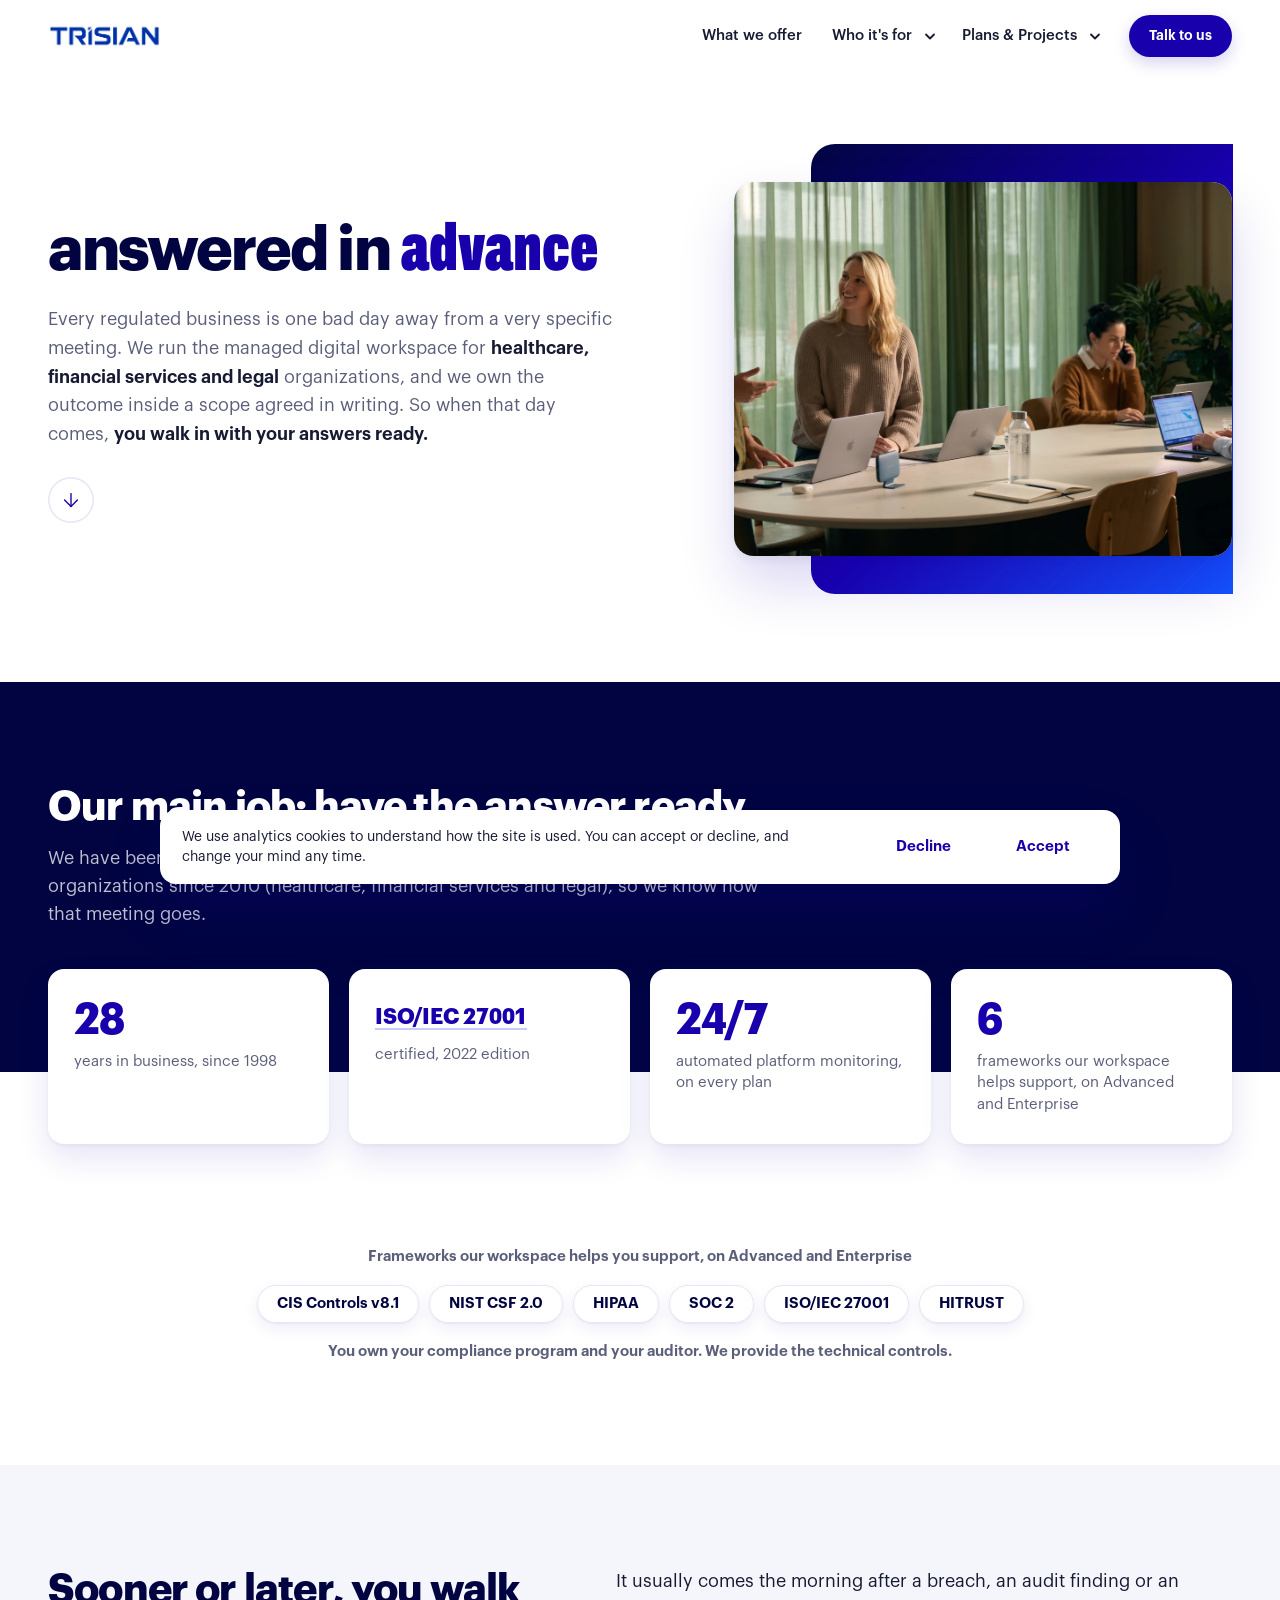
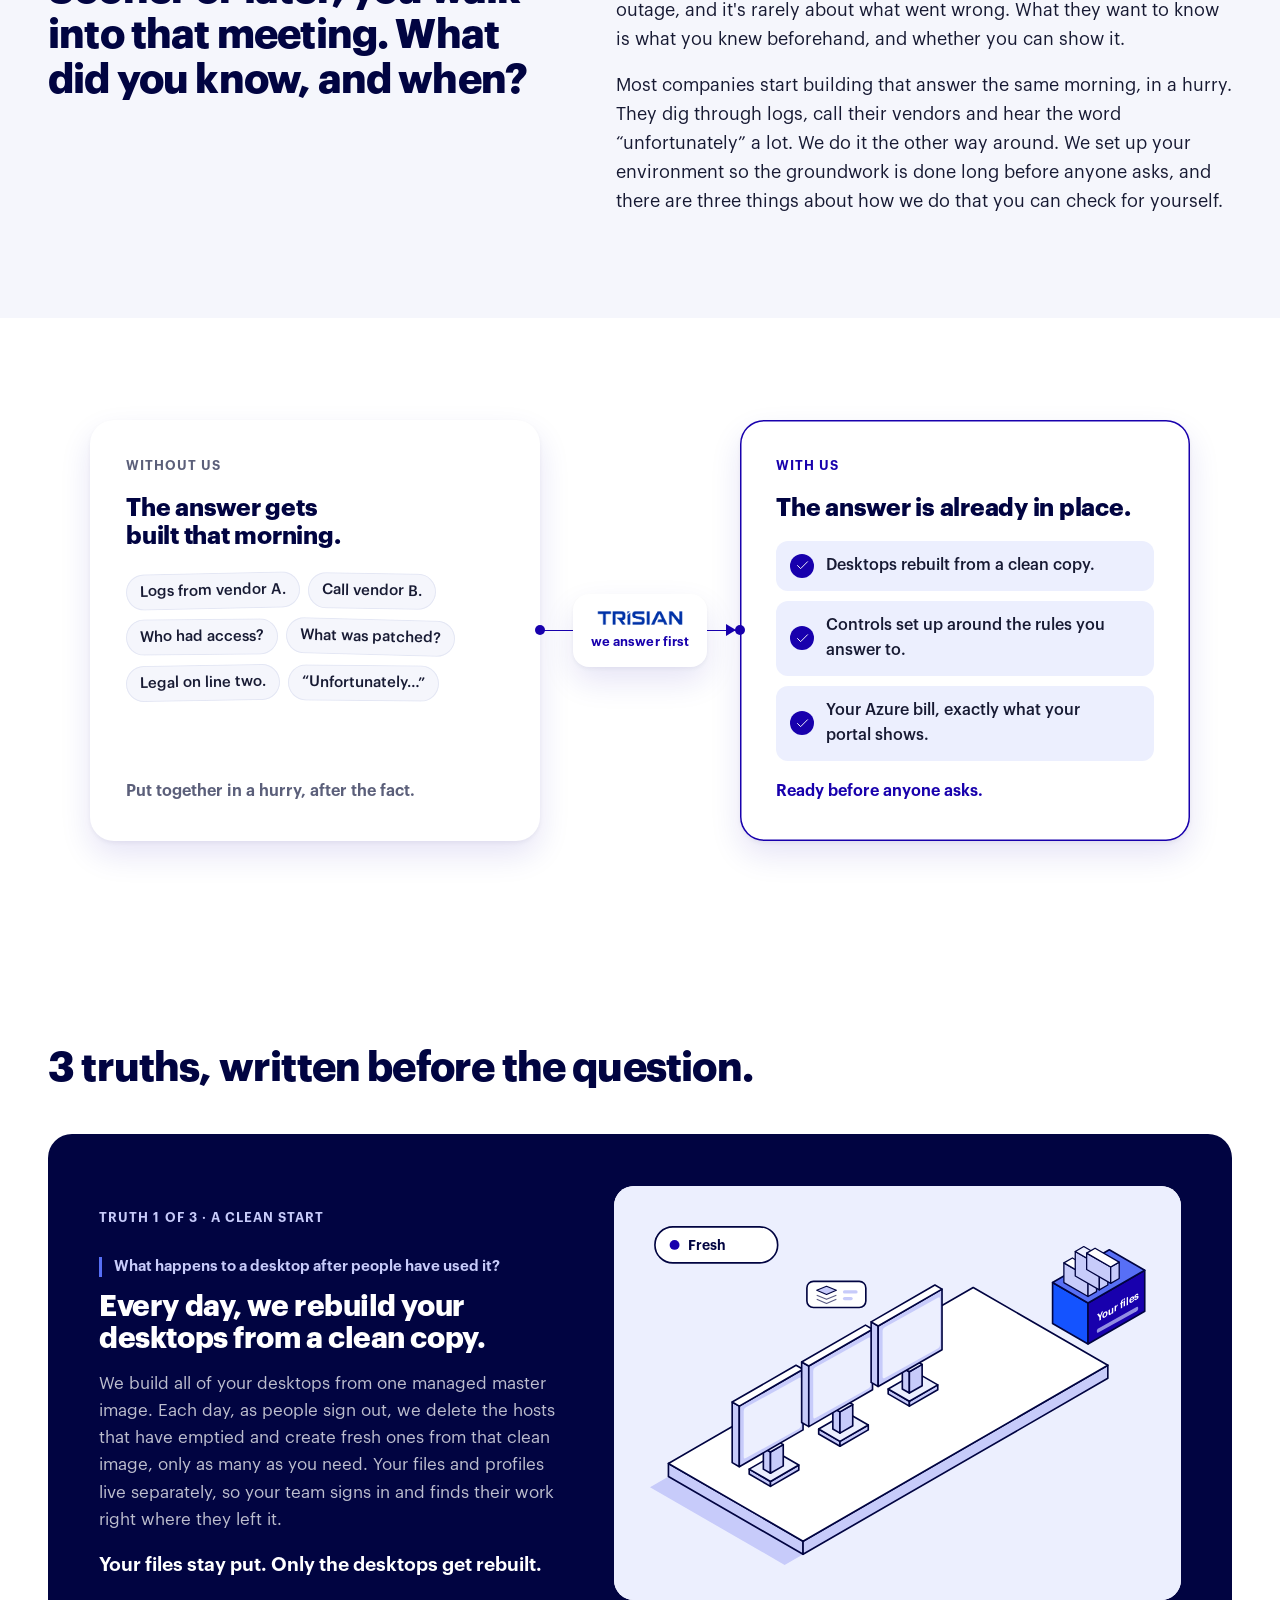
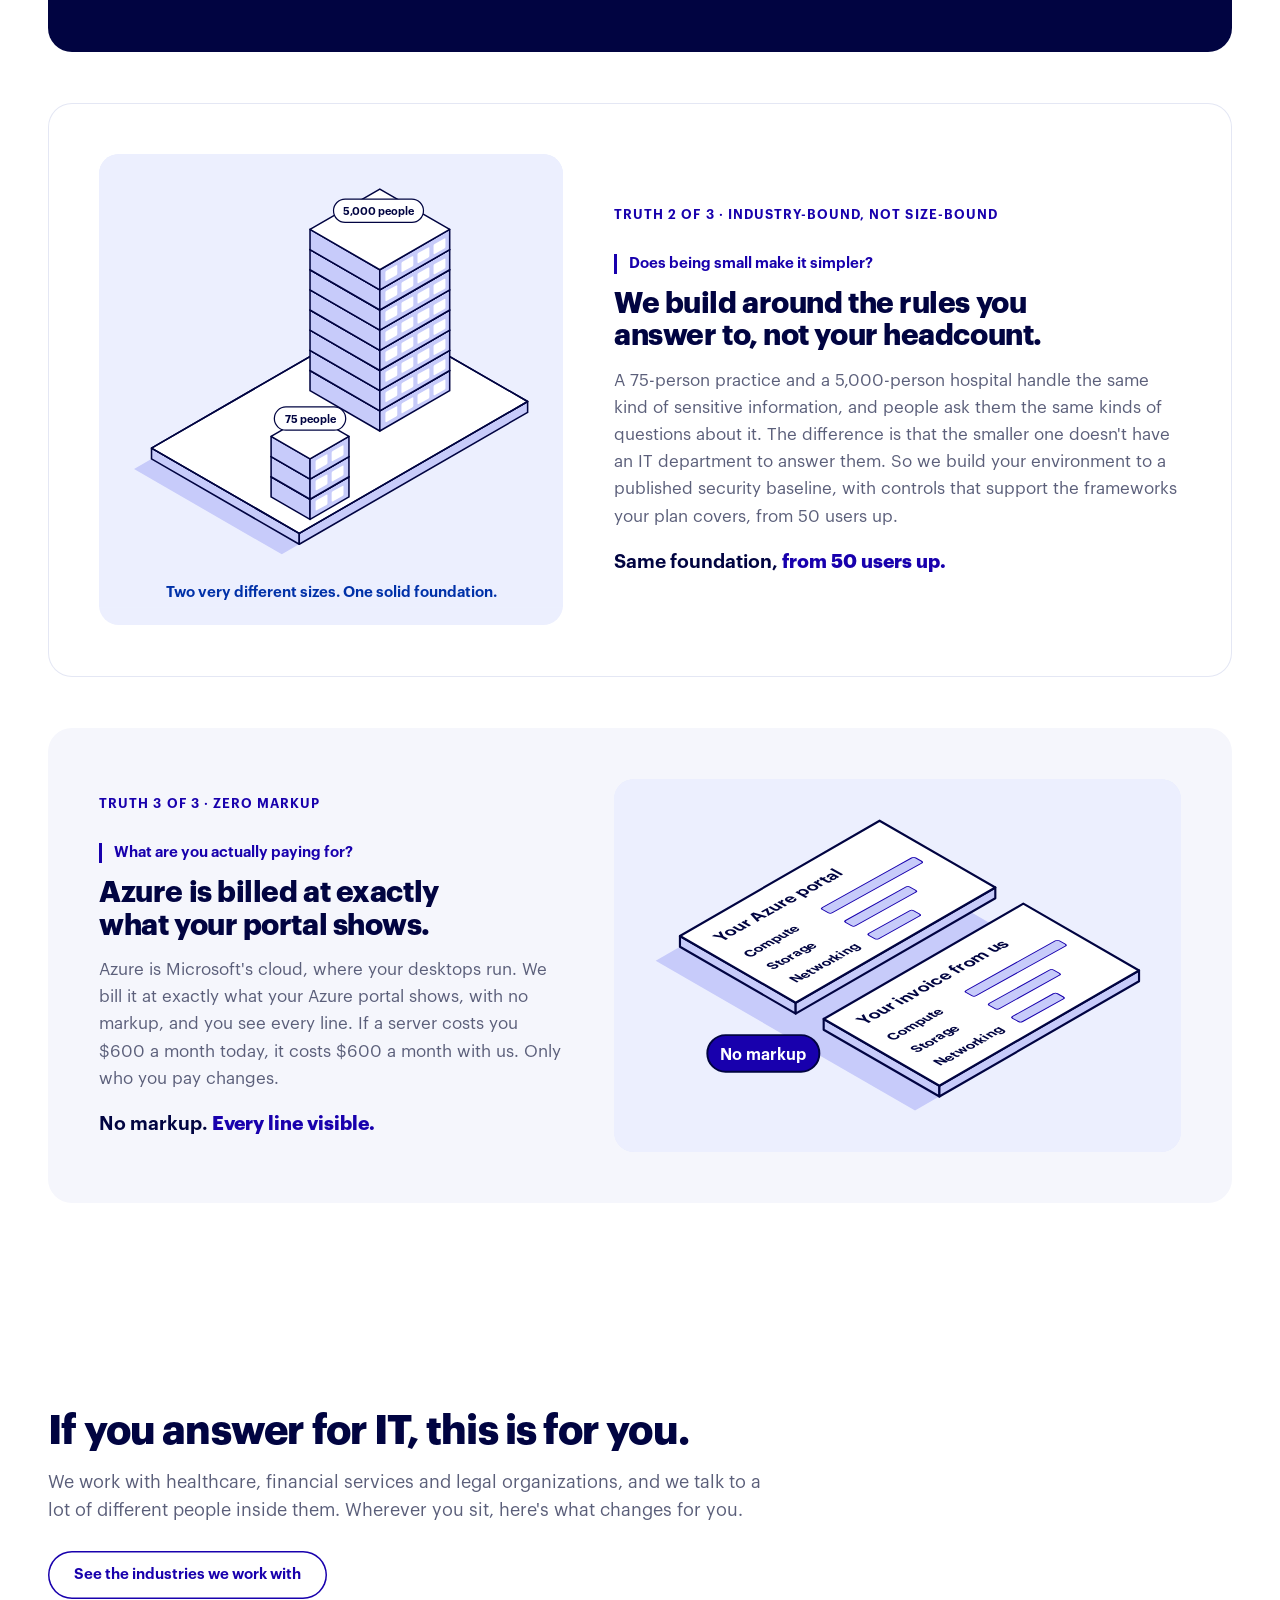
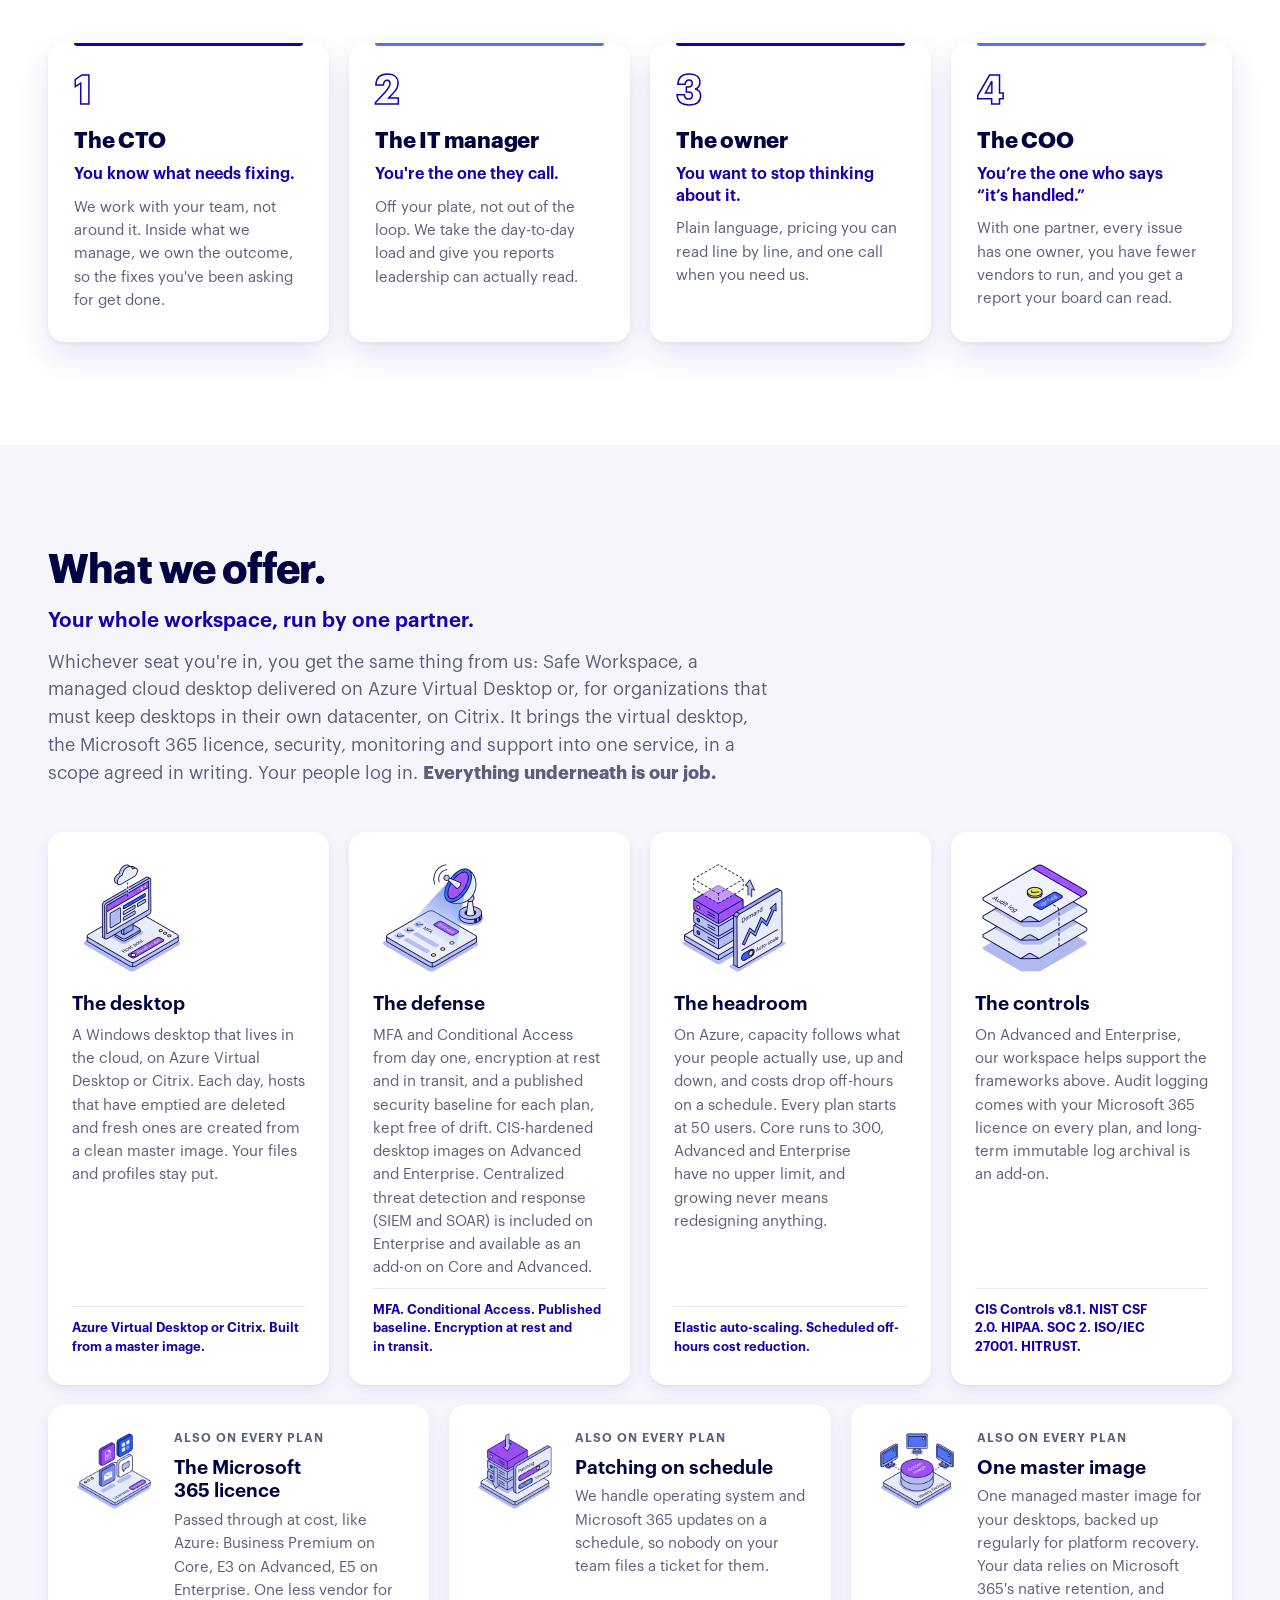
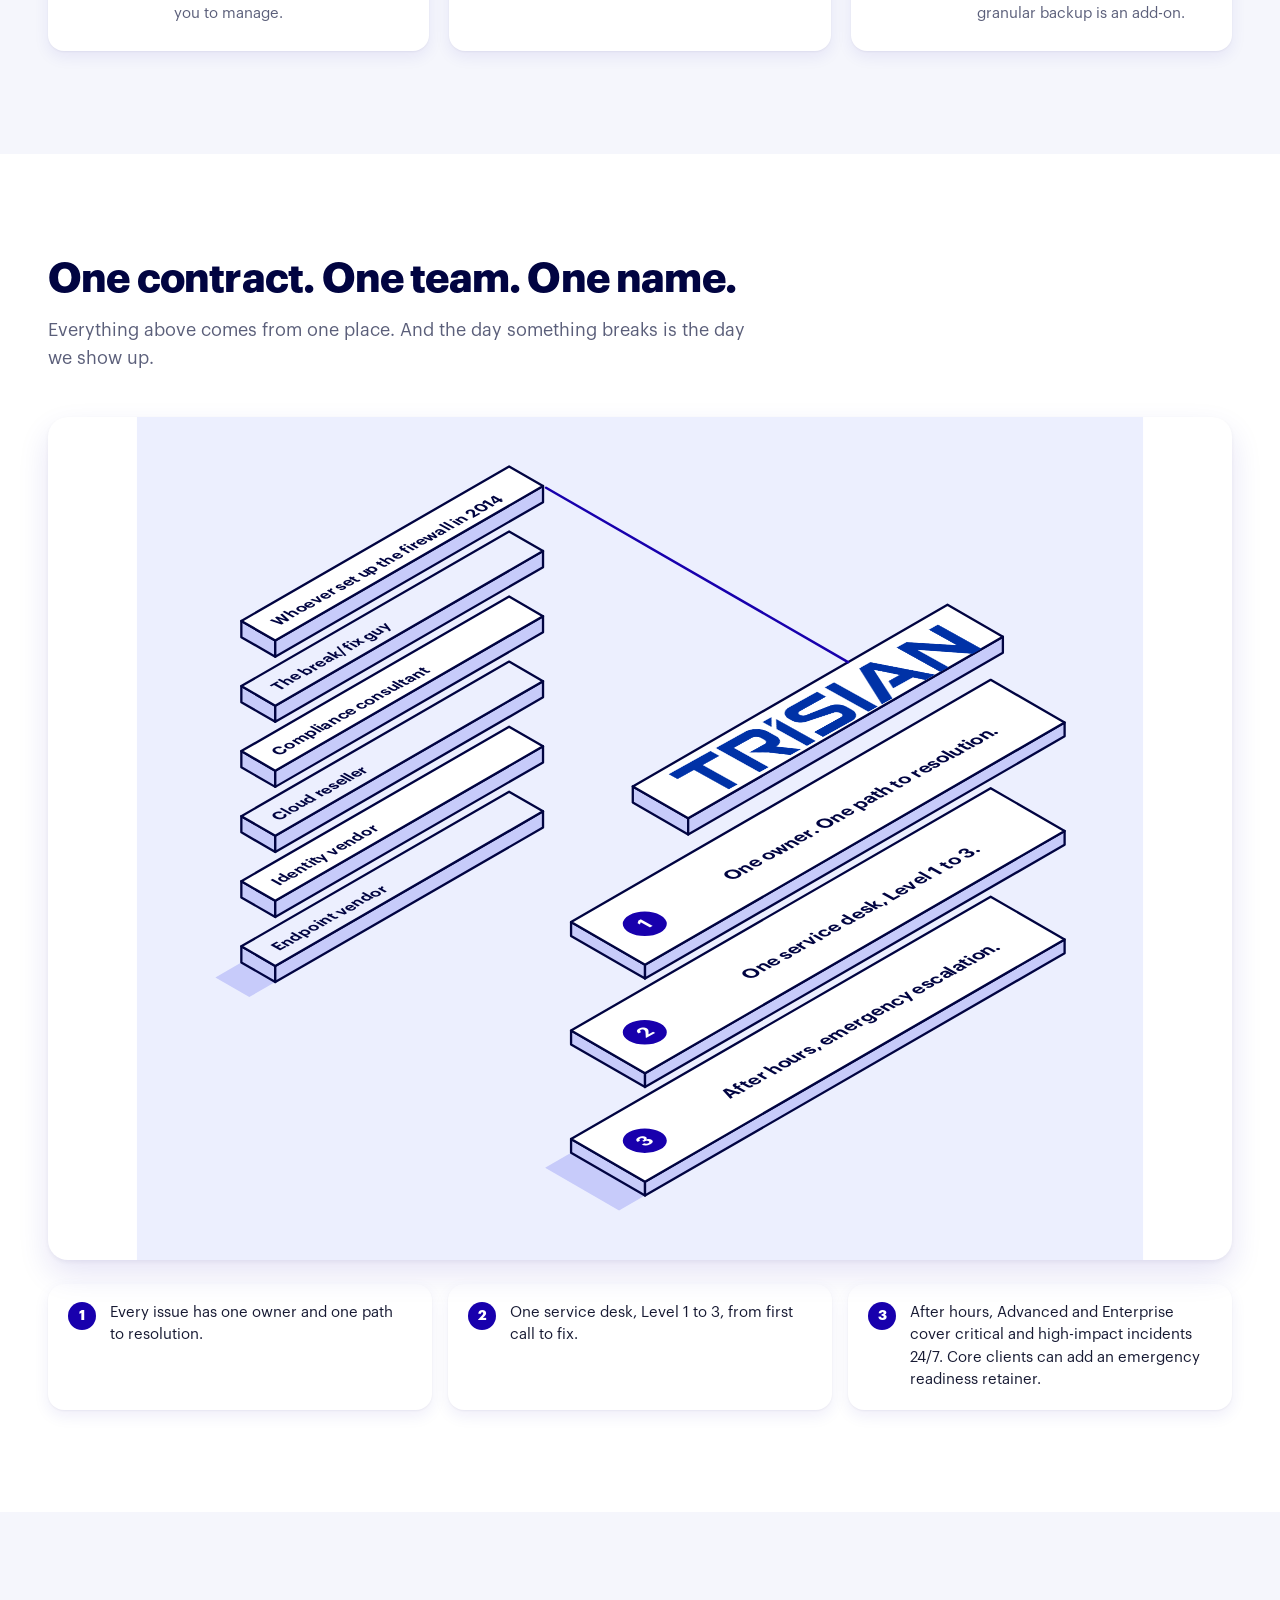
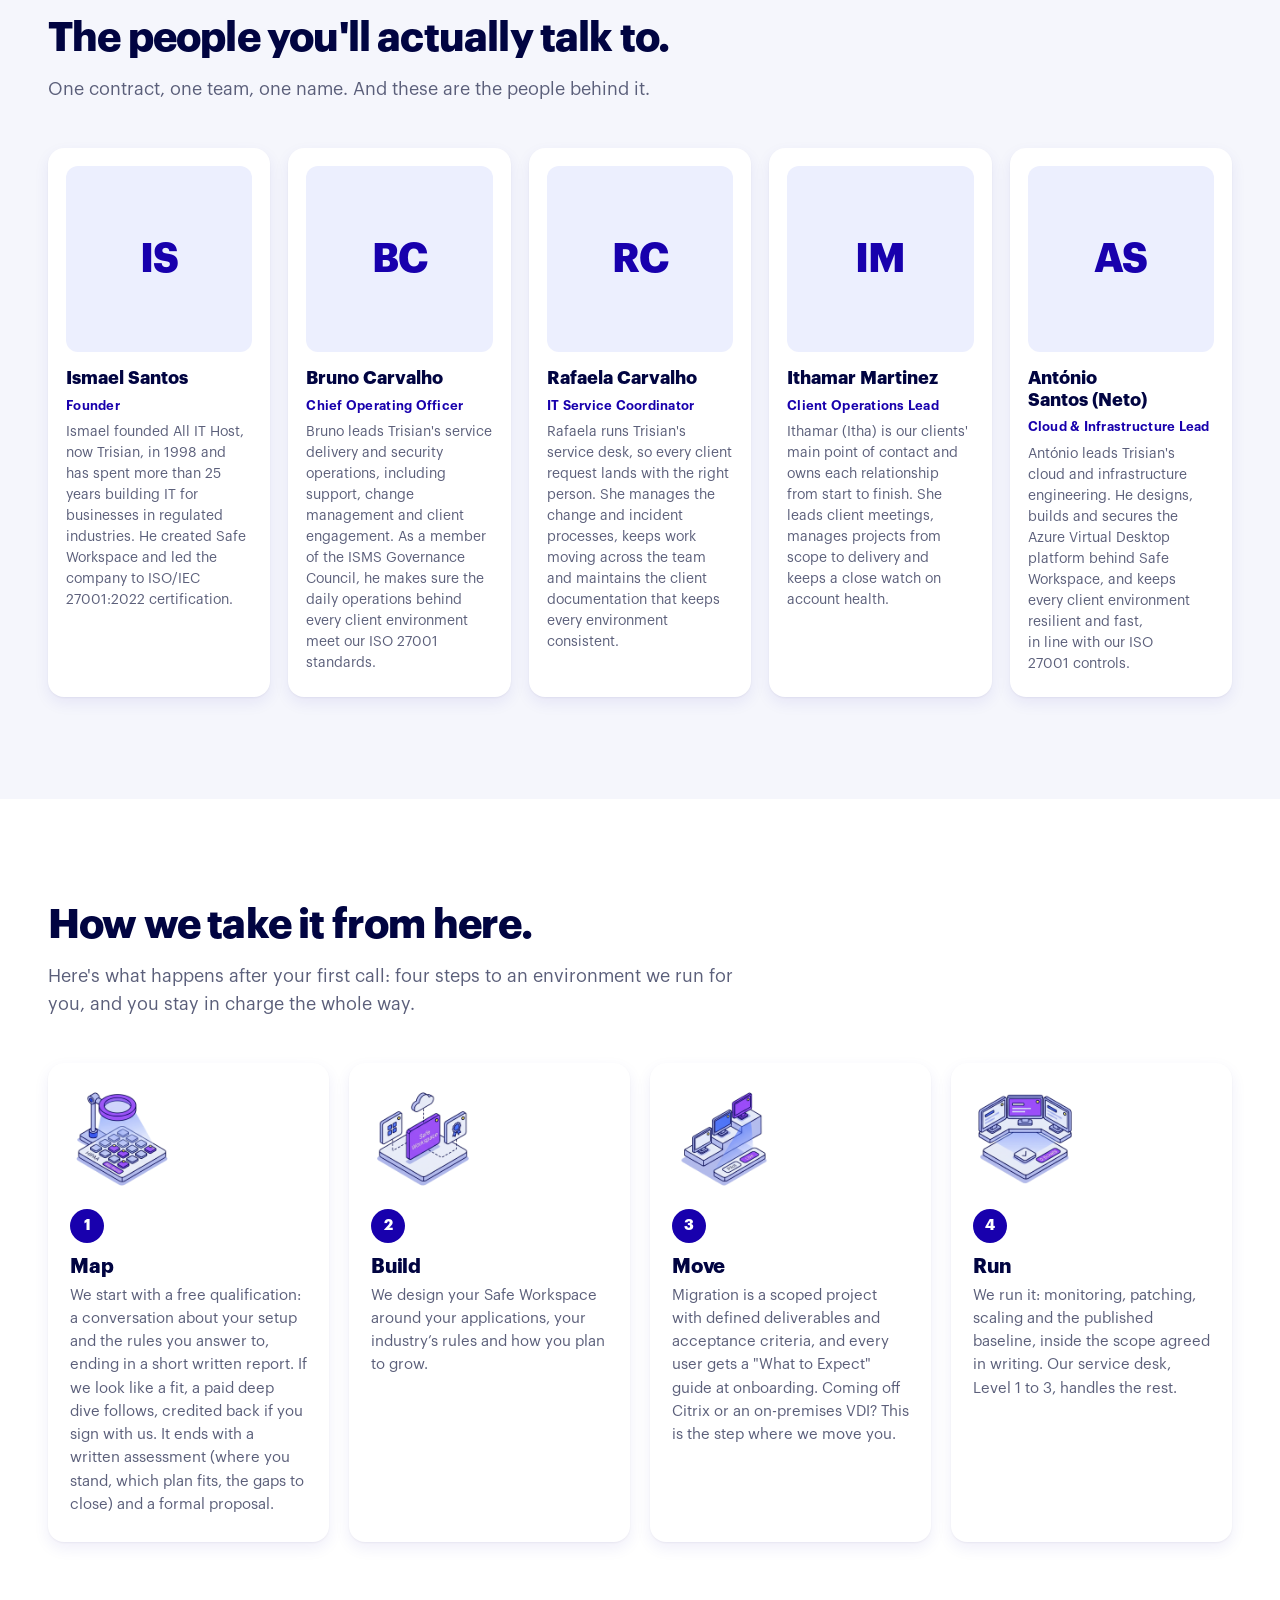
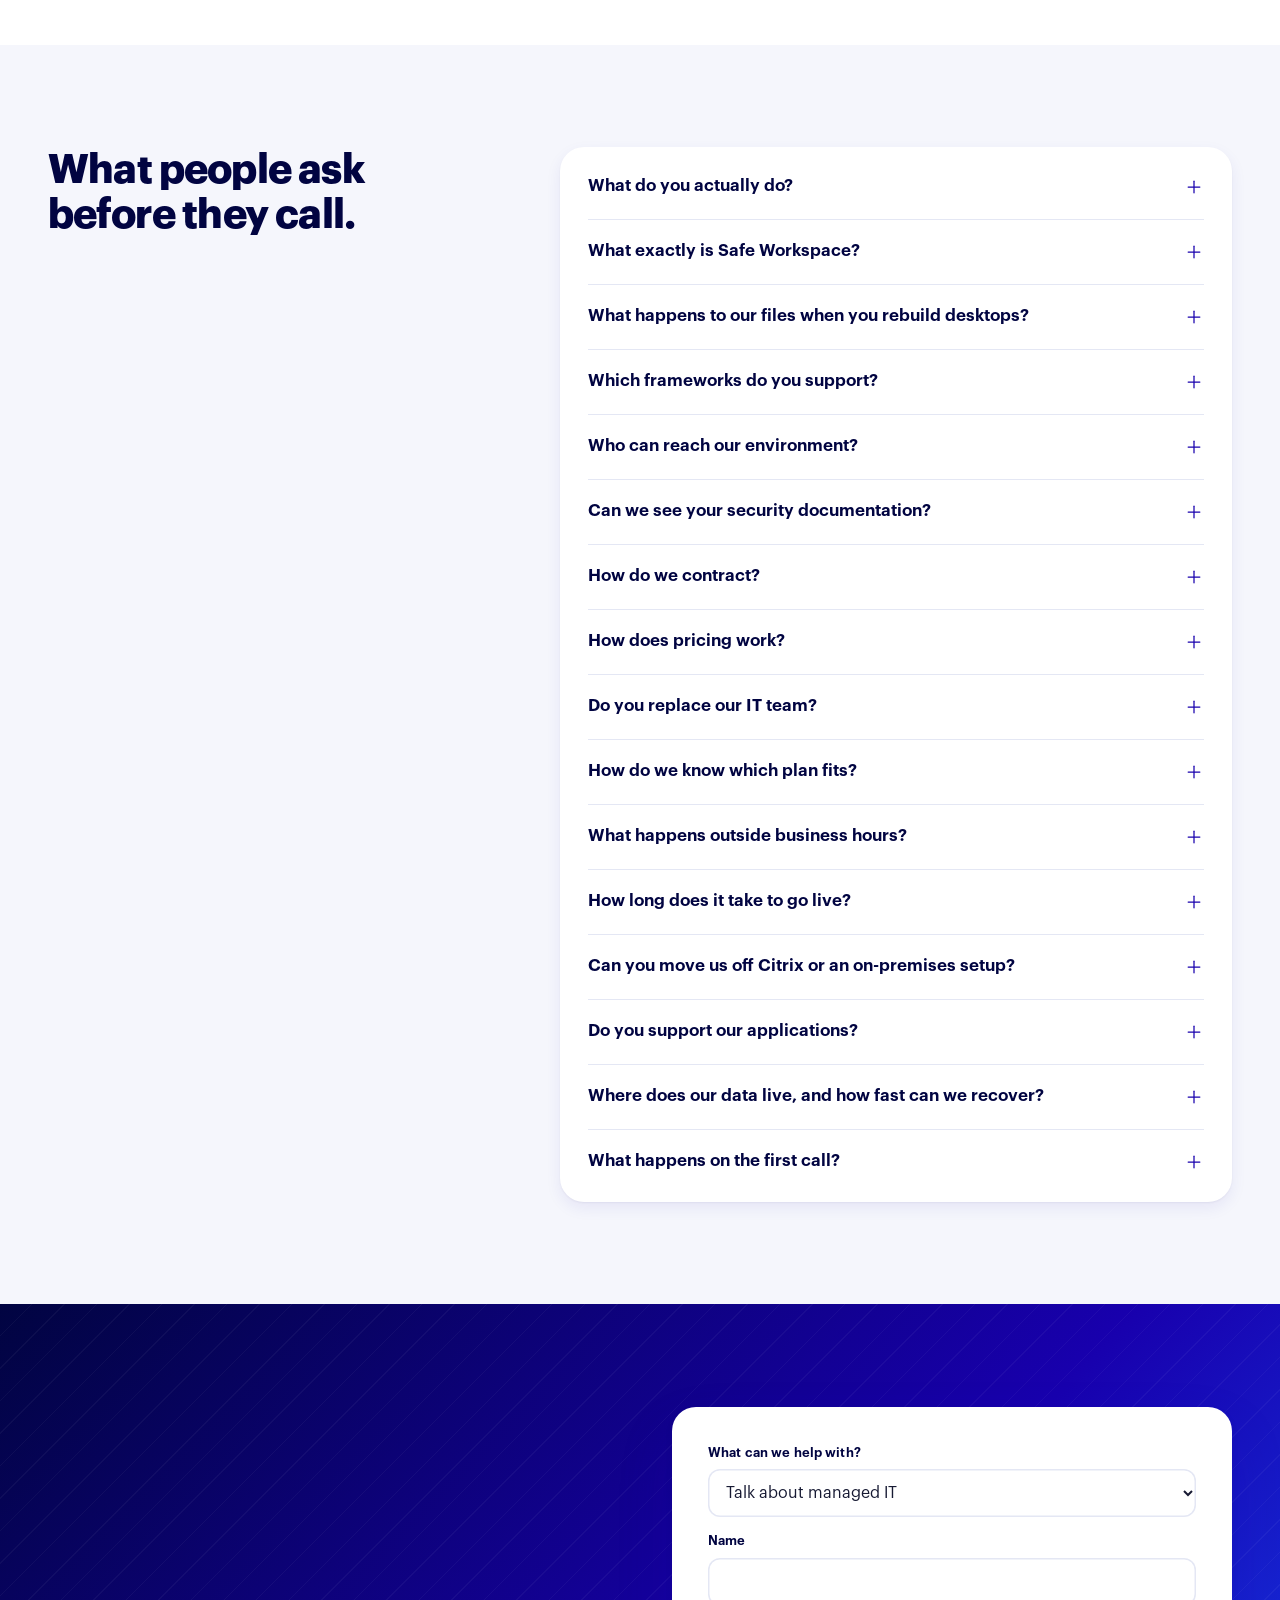
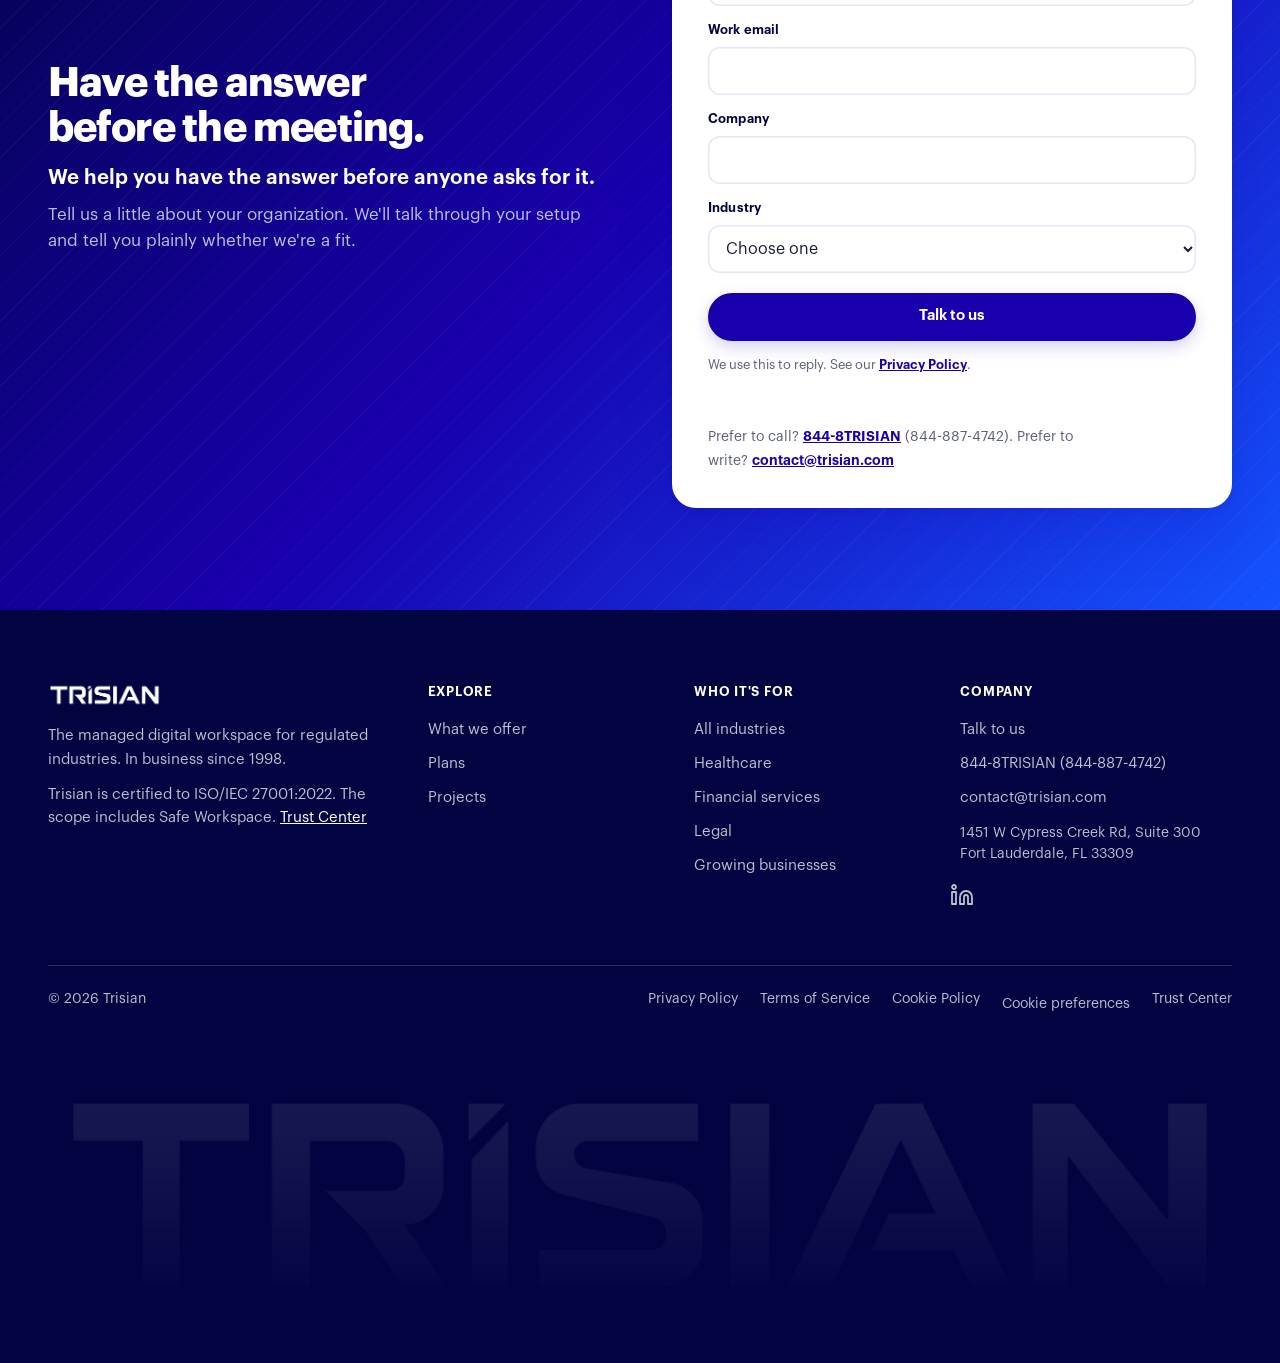
==== commit 2459ed1b: "Design v2: new visual system, copy frozen A full rewrite of the stylesheets and the motion layer, wi" ====
--- a/index.html
+++ b/index.html
@@ -56,13 +56,47 @@
 </header>
 <main id="top">
 <section class="hero" id="top-hero">
-  <div class="wrap hero-in">
+  <div class="wrap hero-grid">
+    <div class="hero-in">
     <h1 class="h1" id="h1"><span class="h1-fit"><span class="h1-a">answered</span> <span class="h1-b">in <span class="adv">advance</span></span></span></h1>
     <p class="hero-sub">Every regulated business is one bad day away from a very specific meeting. We run the managed digital workspace for <b>healthcare, financial services and legal</b> organizations, and we own the outcome inside a scope agreed in writing. So when that day comes, <b>you walk in with your answers ready.</b></p>
-  </div>
-  <a class="scroll-cue" href="#meeting" aria-label="Scroll to the next section"><svg class="ic ic-arrow-right " width="22" height="22" viewBox="0 0 24 24" fill="none" stroke="currentColor" stroke-width="1.5" stroke-linecap="round" stroke-linejoin="round" aria-hidden="true"><path d="M5 12h14"/><path d="m12 5 7 7-7 7"/></svg></a>
-</section>
-<section class="sec s-white screen" id="meeting">
+    <a class="scroll-cue" href="#meeting" aria-label="Scroll to the next section"><svg class="ic ic-arrow-right " width="22" height="22" viewBox="0 0 24 24" fill="none" stroke="currentColor" stroke-width="1.5" stroke-linecap="round" stroke-linejoin="round" aria-hidden="true"><path d="M5 12h14"/><path d="m12 5 7 7-7 7"/></svg></a>
+    </div>
+    <div class="hero-tile"><div class="hero-tile-bg" aria-hidden="true"></div><figure class="hero-fig"><img src="assets/img/table.webp" alt="Four colleagues working and talking around a long table" width="1600" height="1066" fetchpriority="high"></figure></div>
+  </div>
+</section>
+<section class="sec s-navy receipts" id="receipts">
+  <div class="wrap">
+    <header class="sec-head" data-reveal>
+      <h2 class="h-section">Our main job: have the answer ready.</h2>
+      <p class="sub-p lead-p">We have been in business since 1998 and have run cloud workspaces for regulated organizations since 2010 (healthcare, financial services and legal), so we know how that meeting goes.</p>
+    </header>
+    <ul class="rc-grid rc-4" id="rcGrid" data-stagger>
+      <li><b class="num"><span data-count="28">28</span></b><span>years in business, since 1998</span></li>
+      <li><b class="num num-iso"><a href="https://trust.trisian.com" target="_blank" rel="noopener noreferrer">ISO/IEC 27001</a></b><span>certified, 2022 edition</span></li>
+      <li><b class="num">24/7</b><span>automated platform monitoring, on every plan</span></li>
+      <li><b class="num"><span data-count="6">6</span></b><span>frameworks our workspace helps support, on Advanced and Enterprise</span></li>
+    </ul>
+  </div>
+</section>
+<section class="sec s-white frameworks" id="frameworks">
+  <div class="wrap">
+    <p class="rc-line rc-top" data-reveal>Frameworks our workspace helps you support, on Advanced and Enterprise</p>
+  </div>
+  <!-- the framework line: a full-bleed band, two identical sets so the loop has no seam. Chips are not links. Pauses on hover and focus;
+       a visually hidden pause button appears on keyboard focus (v7 6.5). Reduced motion: two static lines of three chips. -->
+  <div class="cert" id="cert" tabindex="0" role="region" aria-label="Frameworks our workspace helps you support, on Advanced and Enterprise">
+    <button class="cert-pause" type="button" aria-pressed="false" aria-label="Pause animation"><span>Pause</span></button>
+    <div class="cert-viewport">
+      <div class="cert-track">
+        <ul class="cert-set" role="list"><li class="cp">CIS Controls v8.1</li><li class="cp">NIST CSF 2.0</li><li class="cp">HIPAA</li><li class="cp">SOC 2</li><li class="cp">ISO/IEC 27001</li><li class="cp">HITRUST</li><li class="cp">CIS Controls v8.1</li><li class="cp">NIST CSF 2.0</li><li class="cp">HIPAA</li><li class="cp">SOC 2</li><li class="cp">ISO/IEC 27001</li><li class="cp">HITRUST</li></ul>
+        <ul class="cert-set" aria-hidden="true"><li class="cp">CIS Controls v8.1</li><li class="cp">NIST CSF 2.0</li><li class="cp">HIPAA</li><li class="cp">SOC 2</li><li class="cp">ISO/IEC 27001</li><li class="cp">HITRUST</li><li class="cp">CIS Controls v8.1</li><li class="cp">NIST CSF 2.0</li><li class="cp">HIPAA</li><li class="cp">SOC 2</li><li class="cp">ISO/IEC 27001</li><li class="cp">HITRUST</li></ul>
+      </div>
+    </div>
+  </div>
+  <div class="wrap"><p class="rc-line rc-bottom">You own your compliance program and your auditor. We provide the technical controls.</p></div>
+</section>
+<section class="sec s-grey" id="meeting">
   <div class="wrap">
     <header class="sec-head">
       <h2 class="h-section h-section--wide" data-reveal>Sooner or later, you walk into that meeting. What did you know, and when?</h2>
@@ -73,7 +107,7 @@
     </div>
   </div>
 </section>
-<section class="sec s-white screen" id="compare">
+<section class="sec s-white" id="compare">
   <div class="wrap">
     <div class="versus" id="versus" data-scene="meeting" data-once>
       <div class="vs vs-scratch depth" style="--depth:.2">
@@ -140,33 +174,6 @@
     </div>
   </div>
 </section>
-<section class="sec s-white receipts" id="receipts">
-  <div class="wrap">
-    <header class="sec-head" data-reveal>
-      <h2 class="h-section">Our main job: have the answer ready.</h2>
-      <p class="sub-p lead-p">We have been in business since 1998 and have run cloud workspaces for regulated organizations since 2010 (healthcare, financial services and legal), so we know how that meeting goes.</p>
-    </header>
-    <ul class="rc-grid rc-4" id="rcGrid" data-stagger>
-      <li><b class="num"><span data-count="28">28</span></b><span>years in business, since 1998</span></li>
-      <li><b class="num num-iso"><a href="https://trust.trisian.com" target="_blank" rel="noopener noreferrer">ISO/IEC 27001</a></b><span>certified, 2022 edition</span></li>
-      <li><b class="num">24/7</b><span>automated platform monitoring, on every plan</span></li>
-      <li><b class="num"><span data-count="6">6</span></b><span>frameworks our workspace helps support, on Advanced and Enterprise</span></li>
-    </ul>
-    <p class="rc-line rc-top" data-reveal>Frameworks our workspace helps you support, on Advanced and Enterprise</p>
-  </div>
-  <!-- the framework line: a full-bleed band, two identical sets so the loop has no seam. Chips are not links. Pauses on hover and focus;
-       a visually hidden pause button appears on keyboard focus (v7 6.5). Reduced motion: two static lines of three chips. -->
-  <div class="cert" id="cert" tabindex="0" role="region" aria-label="Frameworks our workspace helps you support, on Advanced and Enterprise">
-    <button class="cert-pause" type="button" aria-pressed="false" aria-label="Pause animation"><span>Pause</span></button>
-    <div class="cert-viewport">
-      <div class="cert-track">
-        <ul class="cert-set" role="list"><li class="cp">CIS Controls v8.1</li><li class="cp">NIST CSF 2.0</li><li class="cp">HIPAA</li><li class="cp">SOC 2</li><li class="cp">ISO/IEC 27001</li><li class="cp">HITRUST</li><li class="cp">CIS Controls v8.1</li><li class="cp">NIST CSF 2.0</li><li class="cp">HIPAA</li><li class="cp">SOC 2</li><li class="cp">ISO/IEC 27001</li><li class="cp">HITRUST</li></ul>
-        <ul class="cert-set" aria-hidden="true"><li class="cp">CIS Controls v8.1</li><li class="cp">NIST CSF 2.0</li><li class="cp">HIPAA</li><li class="cp">SOC 2</li><li class="cp">ISO/IEC 27001</li><li class="cp">HITRUST</li><li class="cp">CIS Controls v8.1</li><li class="cp">NIST CSF 2.0</li><li class="cp">HIPAA</li><li class="cp">SOC 2</li><li class="cp">ISO/IEC 27001</li><li class="cp">HITRUST</li></ul>
-      </div>
-    </div>
-  </div>
-  <p class="rc-line rc-bottom wrap">You own your compliance program and your auditor. We provide the technical controls.</p>
-</section>
 <section class="sec s-white seats" id="seats">
   <div class="wrap">
     <header class="sec-head" data-reveal>
@@ -174,7 +181,6 @@
       <p class="sub-p lead-p">We work with healthcare, financial services and legal organizations, and we talk to a lot of different people inside them. Wherever you sit, here's what changes for you.</p>
       <a class="btn btn-o" href="who-its-for/">See the industries we work with</a>
     </header>
-    <figure class="s-photo s-table" data-reveal><img src="assets/img/table.webp" alt="Four colleagues working and talking around a long table" width="1600" height="1066" loading="lazy"></figure>
     <ol class="seat-row" data-stagger><li class="seat" style="--k:0"><span class="seat-num" aria-hidden="true">1</span>
         <h3 class="seat-title">The CTO</h3><p class="seat-q">You know what needs fixing.</p><p class="seat-body">We work with your team, not around it. Inside what we manage, we own the outcome, so the fixes you've been asking for get done.</p></li><li class="seat" style="--k:1"><span class="seat-num" aria-hidden="true">2</span>
         <h3 class="seat-title">The IT manager</h3><p class="seat-q">You're the one they call.</p><p class="seat-body">Off your plate, not out of the loop. We take the day-to-day load and give you reports leadership can actually read.</p></li><li class="seat" style="--k:2"><span class="seat-num" aria-hidden="true">3</span>
@@ -182,7 +188,7 @@
         <h3 class="seat-title">The COO</h3><p class="seat-q">You’re the one who says “it’s handled.”</p><p class="seat-body">With one partner, every issue has one owner, you have fewer vendors to run, and you get a report your board can read.</p></li></ol>
   </div>
 </section>
-<section class="sec s-pale" id="offer">
+<section class="sec s-grey" id="offer">
   <div class="wrap">
     <header class="sec-head" data-reveal>
       <h2 class="h-section">What we offer.</h2>
@@ -234,7 +240,7 @@
     <ol class="op-points"><li><b>1</b><span>Every issue has one owner and one path to resolution.</span></li><li><b>2</b><span>One service desk, Level 1 to 3, from first call to fix.</span></li><li><b>3</b><span>After hours, Advanced and Enterprise cover critical and high-impact incidents 24/7. Core clients can add an emergency readiness retainer.</span></li></ol>
   </div>
 </section>
-<section class="sec s-white people" id="people">
+<section class="sec s-grey people" id="people">
   <div class="wrap">
     <header class="sec-head" data-reveal>
       <h2 class="h-section">The people you'll actually talk to.</h2>
@@ -248,7 +254,7 @@
         <h3 class="person-name">António Santos (Neto)</h3><p class="person-title">Cloud &amp; Infrastructure Lead</p><p class="person-bio">António leads Trisian's cloud and infrastructure engineering. He designs, builds and secures the Azure Virtual Desktop platform behind Safe Workspace, and keeps every client environment resilient and fast, in line with our ISO 27001 controls.</p></li></ul>
   </div>
 </section>
-<section class="sec s-grey" id="how">
+<section class="sec s-white" id="how">
   <a id="handoff" aria-hidden="true"></a>
   <div class="wrap">
     <header class="sec-head" data-reveal>
@@ -278,7 +284,7 @@
   </div>
 </section>
 <a id="faq" aria-hidden="true"></a>
-<section class="sec s-white" id="questions">
+<section class="sec s-grey" id="questions">
   <div class="wrap faq-in">
     <header class="sec-head" data-reveal>
       <h2 class="h-section">What people ask before they call.</h2>
--- a/css/styles.css
+++ b/css/styles.css
@@ -1,8 +1,7 @@
-/* Trisian | quiet system (Directive v2). Graphik throughout; Archivo Condensed Black for one word, "advance".
-   Flat solid fills, 24px panels, 16px cards, 999px chips. No hard shadows, no black outlines, no gradients, no glow.
-   Purple is not used on the home page. Motion: CSS plus one IntersectionObserver and one rAF loop (js/main.js).
-   Under prefers-reduced-motion: every graphic shows its final state, no loops, no counters, no marquee, no parallax,
-   and icon hover changes colour only. */
+/* Trisian | design/v2. One system, written once. See DESIGN.md for the brief.
+   Graphik throughout; Archivo Condensed Black for the one word "advance".
+   Left-aligned headings, a 1240px container, white cards with an indigo-tinted shadow, pill buttons, 16px cards, 24px panels.
+   Gradients in two places only: the hero tile and the call-to-action band. Purple only in the icon illustrations. */
 
 @font-face{font-family:Graphik;src:url(../assets/fonts/Graphik-Light.woff2) format("woff2");font-weight:300;font-display:swap}
 @font-face{font-family:Graphik;src:url(../assets/fonts/Graphik-Regular.woff2) format("woff2");font-weight:400;font-display:swap}
@@ -11,705 +10,533 @@
 @font-face{font-family:Graphik;src:url(../assets/fonts/Graphik-Bold.woff2) format("woff2");font-weight:700;font-display:swap}
 @font-face{font-family:"Archivo Black Cond";src:url(../assets/fonts/Archivo-CondensedBlack.woff2) format("woff2");font-weight:900;font-display:swap}
 
+/* ---------- tokens ---------- */
 :root{
-  --ink:#191919;--black:#000;--navy:#010441;--indigo:#1800AD;--cobalt:#0031A8;--bright:#1453FF;--corn:#576FF6;
+  --ink:#171A33;--navy:#010441;--indigo:#1800AD;--cobalt:#0031A8;--bright:#1453FF;--corn:#576FF6;
   --tint-1:#ECEFFE;--tint-2:#C7CBFA;--tint-3:#FAF7FF;--white:#fff;--grey-1:#F4F4F4;--grey-2:#E2E1DC;
-  --muted:rgba(25,25,25,.7);--muted-d:rgba(255,255,255,.7);
+  --surface:#F5F6FC;--line:#E4E7F4;--line-d:rgba(255,255,255,.16);
+  --muted:#5B5F7A;--muted-d:rgba(255,255,255,.74);
+  --grad:linear-gradient(135deg,#010441 0%,#1800AD 52%,#1453FF 100%);
+  --shadow-sm:0 1px 2px rgba(1,4,65,.05),0 6px 16px rgba(24,0,173,.07);
+  --shadow:0 2px 4px rgba(1,4,65,.05),0 14px 32px rgba(24,0,173,.11);
+  --shadow-lg:0 4px 8px rgba(1,4,65,.06),0 28px 56px rgba(24,0,173,.16);
+  --r-card:16px;--r-panel:24px;--r-pill:999px;
   --f:Graphik,"Helvetica Neue",Arial,sans-serif;
   --ease:cubic-bezier(.2,.7,.2,1);
-  --side:clamp(20px,5vw,64px);
-  --pad:120px;
-  --label:16px;--label-track:.08em;   /* section names (v3): was 12 to 13px */
-}
-@media (min-width:1100px){:root{--side:12.5vw}}
-@media (max-width:720px){:root{--pad:72px}}
-
+  --wrap:1240px;--side:clamp(20px,5vw,48px);
+  --pad:clamp(64px,8vw,104px);
+  --h-display:clamp(40px,4.8vw,66px);
+  --h-section:clamp(30px,3.2vw,46px);
+  --h-deck:clamp(19px,1.6vw,23px);
+  --b-lead:clamp(18px,1.35vw,20px);
+  --label:13px;--label-track:.08em;
+  --nav-h:72px;
+  --seat-blue-ink:#010441;
+}
+
+/* ---------- base ---------- */
 *,*::before,*::after{box-sizing:border-box}
-html{overflow-x:clip;scroll-behavior:smooth;scroll-padding-top:88px;-webkit-text-size-adjust:100%}
-body{margin:0;background:#fff;color:var(--ink);font:400 18px/1.55 var(--f);-webkit-font-smoothing:antialiased;overflow-x:clip}
-@media (max-width:720px){body{font-size:17px}}
+html{overflow-x:clip;scroll-behavior:smooth;scroll-padding-top:calc(var(--nav-h) + 16px);-webkit-text-size-adjust:100%}
+body{margin:0;background:#fff;color:var(--ink);font:400 17px/1.6 var(--f);-webkit-font-smoothing:antialiased;overflow-x:clip}
 img,svg{display:block;max-width:100%}
 a{color:inherit}
 h1,h2,h3,h4,p,ul,ol,dl,dd,figure{margin:0}
 ul,ol{padding:0;list-style:none}
 button,input,select{font:inherit}
 :focus-visible{outline:3px solid var(--bright);outline-offset:2px}
-.s-navy :focus-visible,.s-indigo :focus-visible,.foot :focus-visible,.a-indigo :focus-visible,.svc-band :focus-visible :focus-visible{outline-color:var(--tint-2)}
-.skip{position:absolute;left:12px;top:-60px;z-index:100;background:var(--ink);color:#fff;padding:10px 16px;border-radius:12px;text-decoration:none}
+.s-navy :focus-visible,.s-indigo :focus-visible,.foot :focus-visible,.a-indigo :focus-visible,.ip-dark :focus-visible{outline-color:var(--tint-2)}
+.skip{position:absolute;left:12px;top:-60px;z-index:100;background:var(--navy);color:#fff;padding:10px 16px;border-radius:var(--r-pill);text-decoration:none}
 .skip:focus{top:12px}
 .sr-only{position:absolute;width:1px;height:1px;overflow:hidden;clip:rect(0 0 0 0);white-space:nowrap}
-.wrap{width:100%;padding-inline:var(--side);margin-inline:auto}
+.wrap,.ip-wrap{width:100%;max-width:calc(var(--wrap) + 2 * var(--side));padding-inline:var(--side);margin-inline:auto}
+p,li{text-wrap:pretty}
+h1,h2,h3{text-wrap:balance}
+.nb,.nobreak{white-space:nowrap}
+@media (max-width:400px){.nobreak{white-space:normal}}
 
 /* ---------- type ---------- */
-/* H1: sized by js/main.js to 75% of the viewport width (one line on desktop, two lines under 768px). CSS fallback tuned to
-   about 75vw at 1280, 1440 and 1920 for Graphik Regular plus Archivo Condensed Black. */
-.h1{font-weight:400;font-size:clamp(44px,8.1vw,220px);line-height:1;letter-spacing:-.02em;color:var(--ink);white-space:nowrap;text-align:center}
-.h1-fit{display:inline-block;white-space:nowrap}
-.h1 .adv{font-family:"Archivo Black Cond",Graphik,sans-serif;font-weight:900;font-size:1.12em;letter-spacing:0;color:var(--indigo);line-height:.8}
-@media (max-width:767px){
-  .h1{font-size:clamp(44px,17vw,140px)}
-  .h1-fit{display:grid;justify-items:center;gap:.02em}
-  .h1-fit>span{display:block;width:max-content}
-}
-.h2{font-size:64px;line-height:1.02;letter-spacing:-.02em;color:var(--ink);margin-bottom:20px;text-align:center}
-.h2 .bd,.h2 .lt{display:block}
-.h2 .bd{font-weight:700}.h2 .lt{font-weight:300}
+.h1,.page-h1,.ip-h1{font-size:var(--h-display);line-height:1.04;letter-spacing:-.03em;font-weight:700;color:var(--navy)}
+.h1 .h1-fit,.h1 .h1-a,.h1 .h1-b{display:inline}
+.h1 .adv{font-family:"Archivo Black Cond",Graphik,sans-serif;font-weight:900;font-size:1.08em;letter-spacing:0;color:var(--indigo);line-height:1}
+.h2,.h-section,.ip-h2{font-size:var(--h-section);line-height:1.1;letter-spacing:-.02em;font-weight:700;color:var(--navy);margin:0 0 16px;max-width:24ch}
+.h-section--wide{max-width:30ch}
+.h2 .bd,.h2 .lt,.page-h1 .bd,.page-h1 .lt,.ip-h1 .lt,.ip-h1 .bk,.ip-h2 .lt,.ip-h2 .bk{display:inline}
+.h2 .bd,.page-h1 .bd,.ip-h1 .bk,.ip-h2 .bk{font-weight:700}
+.h2 .lt,.page-h1 .lt,.ip-h1 .lt,.ip-h2 .lt{font-weight:400;color:var(--indigo)}
 .h2 .line{display:block}
-.h2 .line .bd,.h2 .line .lt{display:inline}
-.h3{font-size:32px;line-height:1.1;font-weight:700;letter-spacing:-.01em;color:inherit}
-.h4{font-size:22px;line-height:1.2;font-weight:600;color:inherit}
-@media (max-width:720px){.h2{font-size:38px}.h3{font-size:24px}}
-.s-navy .h2,.s-indigo .h2,.h2.on-dark{color:#fff}
-.lead{font-size:22px;line-height:1.35;font-weight:500;margin:12px 0 16px}
-.sub-p{max-width:44em;color:var(--muted);margin:4px auto 0;text-align:center}
-.s-indigo .sub-p,.s-navy .sub-p,.svc-band .sub-p{color:var(--muted-d)}
-.lead-p{font-size:22px;color:var(--ink);font-weight:500;margin-bottom:10px}
-.signoff{font-size:40px;line-height:1.1;font-weight:700;letter-spacing:-.015em;color:var(--ink);margin-top:64px;text-align:center}
-@media (max-width:720px){.signoff{font-size:30px;margin-top:44px}}
+.h2-m{font-size:clamp(26px,2.6vw,36px)}
+.h3,.ip-h3{font-size:clamp(22px,2vw,28px);line-height:1.15;font-weight:700;letter-spacing:-.015em;color:var(--navy)}
+.h4{font-size:19px;line-height:1.25;font-weight:600;color:var(--navy)}
+.s-navy .h2,.s-indigo .h2,.h2.on-dark,.h-section.on-dark,.s-navy .h-section,.s-navy .h3,.s-navy .h4,.s-indigo .h3,.s-indigo .h4{color:#fff}
+.deck{font-size:var(--h-deck);font-weight:600;line-height:1.3;color:var(--indigo);margin:0 0 14px;max-width:34em}
+.sub-p,.lead-p{font-size:var(--b-lead);line-height:1.55;color:var(--muted);max-width:60ch;margin:0}
+.lead-p b{color:var(--ink);font-weight:600}
+.s-navy .sub-p,.s-indigo .sub-p,.s-navy .lead-p,.s-indigo .lead-p{color:var(--muted-d)}
+.signoff{font-size:clamp(24px,2.4vw,34px);line-height:1.15;font-weight:700;letter-spacing:-.015em;color:var(--navy);margin-top:48px}
+.left,.h2.left,.sub-p.left{text-align:left;margin-left:0}
+
+/* eyebrow labels: the old pills, kickers and tags all read the same way now */
+.pill,.ans-label,.vs-tag,.tile-line,.ip-kicker,.dap-label,.rc-kicker,.also-h,.dap-ts{display:block;font-size:var(--label);font-weight:600;letter-spacing:var(--label-track);text-transform:uppercase;color:var(--indigo);margin:0 0 14px;background:none;box-shadow:none;padding:0;border-radius:0}
+.pill.on-dark,.s-indigo .pill,.s-navy .pill,.a-indigo .ans-label,.ip-dark .ip-kicker{color:var(--tint-2)}
 
 /* ---------- surfaces ---------- */
-.sec{padding-block:var(--pad)}
-.s-white{background:#fff}.s-grey{background:var(--grey-1)}.s-pale{background:var(--tint-1)}.s-navy{background:var(--navy);color:#fff}.s-indigo{background:var(--indigo);color:#fff}
-.sec-head{margin:0 auto 56px;max-width:56rem;text-align:center}
-.sec-head .link-arrow{margin-top:8px}
-@media (max-width:720px){.sec-head{margin-bottom:36px}}
-
-/* ---------- pills, chips, links, buttons ---------- */
-.pill{display:inline-flex;align-items:center;border-radius:999px;padding:8px 20px;font:600 var(--label)/1.2 var(--f);letter-spacing:var(--label-track);margin-bottom:24px;background:var(--tint-1);color:var(--indigo)}
-.s-pale .pill,.s-grey .pill{background:#fff}
-.s-indigo .pill,.pill.on-dark{background:transparent;box-shadow:inset 0 0 0 1.5px rgba(255,255,255,.4);color:#fff}
+.sec,.ip-s{padding-block:var(--pad)}
+.s-white,.ip-white{background:#fff}
+.s-grey,.s-pale,.ip-grey,.ip-tint{background:var(--surface)}
+.s-navy,.ip-navy{background:var(--navy);color:#fff}
+.s-indigo,.ip-indigo{background:var(--indigo);color:#fff}
+.sec-head{margin:0 0 44px;max-width:64rem}
+.sec-head .btn,.sec-head .link-arrow{margin-top:22px}
+.sec-head .sub-p+.btn{margin-top:26px}
+@media (max-width:720px){.sec-head{margin-bottom:32px}}
+.after-overlap{padding-top:calc(var(--pad) + var(--overlap,72px))}
+
+/* ---------- buttons, links, chips ---------- */
+.btn,.ip-btn{display:inline-flex;align-items:center;justify-content:center;gap:8px;min-height:48px;padding:13px 26px;border:0;border-radius:var(--r-pill);background:var(--indigo);color:#fff;font:600 15px/1.1 var(--f);text-decoration:none;cursor:pointer;box-shadow:0 6px 16px rgba(24,0,173,.18);transition:background .2s,transform .2s var(--ease),box-shadow .2s}
+.btn:hover,.ip-btn:hover{background:var(--bright);transform:translateY(-2px);box-shadow:0 10px 22px rgba(20,83,255,.26)}
+.btn:active,.ip-btn:active{transform:translateY(0)}
+.btn-o{background:#fff;color:var(--indigo);box-shadow:inset 0 0 0 1.5px var(--indigo)}
+.btn-o:hover{background:var(--tint-1);color:var(--indigo);box-shadow:inset 0 0 0 1.5px var(--indigo)}
+.btn-w,.ip-btn.on-dark,.ip-btn.on-indigo{background:#fff;color:var(--navy);box-shadow:0 8px 20px rgba(0,0,0,.18)}
+.btn-w:hover,.ip-btn.on-dark:hover,.ip-btn.on-indigo:hover{background:var(--tint-1);color:var(--navy)}
+.ip-btn.on-light{background:var(--indigo);color:#fff}
+.btn-sm{min-height:42px;padding:10px 20px;font-size:14px}
+.cta-row,.ip-cta-row{display:flex;flex-wrap:wrap;gap:12px 16px;margin-top:28px}
+@media (max-width:480px){.cta-row .btn{width:100%}}
+.link-arrow{display:inline-flex;align-items:center;gap:8px;min-height:44px;font-weight:600;color:var(--indigo);text-decoration:none}
+.link-arrow::after{content:"";width:18px;height:18px;background:currentColor;-webkit-mask:url("data:image/svg+xml,%3Csvg xmlns='http://www.w3.org/2000/svg' viewBox='0 0 24 24' fill='none' stroke='%23000' stroke-width='2' stroke-linecap='round' stroke-linejoin='round'%3E%3Cpath d='M5 12h14M12 5l7 7-7 7'/%3E%3C/svg%3E") center/contain no-repeat;mask:url("data:image/svg+xml,%3Csvg xmlns='http://www.w3.org/2000/svg' viewBox='0 0 24 24' fill='none' stroke='%23000' stroke-width='2' stroke-linecap='round' stroke-linejoin='round'%3E%3Cpath d='M5 12h14M12 5l7 7-7 7'/%3E%3C/svg%3E") center/contain no-repeat;transition:transform .2s var(--ease)}
+.link-arrow:hover{color:var(--bright)}.link-arrow:hover::after{transform:translateX(4px)}
+.ip-dark .link-arrow{color:var(--tint-2)}.ip-dark .link-arrow:hover{color:#fff}
 .chips{display:flex;flex-wrap:wrap;gap:8px}
-.chip,.chips li{display:inline-flex;align-items:center;border-radius:999px;padding:7px 16px;font:500 14px/1.2 var(--f);background:var(--tint-1);color:var(--ink)}
-.link-arrow{display:inline-flex;align-items:center;gap:8px;min-height:44px;font-weight:600;color:var(--bright);text-decoration:none}
-.link-arrow::after{content:"";width:18px;height:18px;background:currentColor;-webkit-mask:url("data:image/svg+xml,%3Csvg xmlns='http://www.w3.org/2000/svg' viewBox='0 0 24 24' fill='none' stroke='%23000' stroke-width='2' stroke-linecap='round' stroke-linejoin='round'%3E%3Cpath d='M5 12h14M12 5l7 7-7 7'/%3E%3C/svg%3E") center/contain no-repeat;mask:url("data:image/svg+xml,%3Csvg xmlns='http://www.w3.org/2000/svg' viewBox='0 0 24 24' fill='none' stroke='%23000' stroke-width='2' stroke-linecap='round' stroke-linejoin='round'%3E%3Cpath d='M5 12h14M12 5l7 7-7 7'/%3E%3C/svg%3E") center/contain no-repeat;transition:transform .2s var(--ease)}
-.link-arrow:hover{text-decoration:underline}.link-arrow:hover::after{transform:translateX(5px)}
-.btn{display:inline-flex;align-items:center;justify-content:center;gap:8px;min-height:48px;padding:16px 28px;border:0;border-radius:12px;background:var(--indigo);color:#fff;font:600 16px/1.1 var(--f);text-decoration:none;cursor:pointer;transition:background .2s,transform .2s var(--ease),box-shadow 0s;will-change:transform}
-.btn:hover{background:var(--cobalt);transform:translateY(-2px)}
-.btn:active{transform:translateY(0)}
-.btn-o{background:transparent;color:var(--indigo);box-shadow:inset 0 0 0 1.5px var(--indigo)}
-.btn-o:hover{background:var(--tint-1)}
-.btn-w{background:#fff;color:var(--navy)}
-.btn-w:hover{background:var(--tint-1)}
-.btn-sm{min-height:44px;padding:10px 20px;font-size:15px}
-.cta-row{display:flex;flex-wrap:wrap;justify-content:center;gap:16px;margin-top:32px}
-@media (max-width:480px){.cta-row .btn{width:100%}}
-
-/* end-of-section call to action */
-.cta-end{margin:72px auto 0;padding-top:48px;border-top:1px solid var(--grey-2);text-align:center;display:grid;justify-items:center;gap:22px}
-.cta-line{font-size:32px;line-height:1.15;font-weight:700;letter-spacing:-.01em;color:var(--ink)}
-@media (max-width:720px){.cta-line{font-size:26px}.cta-end{margin-top:48px;padding-top:36px}}
+.chip,.chips li{display:inline-flex;align-items:center;border-radius:var(--r-pill);padding:7px 14px;font:500 14px/1.2 var(--f);background:var(--tint-1);color:var(--navy)}
+.chips-w li{background:#fff;box-shadow:var(--shadow-sm)}
+.ck{display:grid;place-items:center;width:26px;height:26px;border-radius:50%;background:var(--tint-1);color:var(--indigo);flex:none}
+.ck svg{width:15px;height:15px}
+.cta-end{margin:64px auto 0;padding-top:40px;border-top:1px solid var(--line);display:grid;gap:20px;justify-items:start}
+.cta-line{font-size:clamp(24px,2.4vw,32px);line-height:1.15;font-weight:700;color:var(--navy)}
 
 /* ---------- nav ---------- */
-.nav-wrap{position:sticky;top:0;z-index:60;background:rgba(255,255,255,.96);transition:box-shadow 0s,border-color .3s;border-bottom:1px solid transparent}
-.nav-wrap.scrolled{border-bottom-color:var(--grey-2)}
+.nav-wrap{position:sticky;top:0;z-index:60;background:rgba(255,255,255,.96);backdrop-filter:saturate(1.4) blur(8px);-webkit-backdrop-filter:saturate(1.4) blur(8px);box-shadow:0 1px 0 transparent;transition:box-shadow .25s}
+.nav-wrap.scrolled{box-shadow:0 1px 0 var(--line),0 8px 24px rgba(24,0,173,.06)}
 .prog{position:absolute;left:0;bottom:-1px;height:2px;width:100%;background:var(--indigo);transform:scaleX(var(--sp,0));transform-origin:left;pointer-events:none}
-.nav{position:relative;display:flex;align-items:center;justify-content:space-between;height:72px;padding-inline:clamp(20px,3.5vw,56px);transition:height .3s var(--ease)}
-.nav-wrap.scrolled .nav{height:64px}
-.logo img{height:30px;width:auto}
+.nav{position:relative;display:flex;align-items:center;justify-content:space-between;gap:24px;height:var(--nav-h);width:100%;max-width:calc(var(--wrap) + 2 * var(--side));margin-inline:auto;padding-inline:var(--side)}
 .logo{display:inline-flex;align-items:center;min-height:44px}
-.nav-links{display:flex;align-items:center;gap:22px}
-.nav-links a:not(.btn),.dd-link{position:relative;display:inline-flex;align-items:center;min-height:44px;text-decoration:none;font-size:15px;font-weight:500;color:var(--ink);white-space:nowrap}
-.nav-links a:not(.btn)::after,.dd-link::after{content:"";position:absolute;left:0;right:0;bottom:6px;height:2px;background:var(--indigo);transform:scaleX(0);transform-origin:left;transition:transform .3s var(--ease)}
-.nav-links a:not(.btn):hover::after,.dd-link:hover::after,.nav-links a[aria-current]::after,.dd-link[aria-current]::after,.nav-links a.is-here::after{transform:scaleX(1)}
-.burger{display:none;background:none;border:0;width:44px;height:44px;cursor:pointer;position:relative}
-.burger span{position:absolute;left:10px;right:10px;height:2px;background:var(--ink);transition:.25s}
+.logo img{height:26px;width:auto}
+.nav-links{display:flex;align-items:center;gap:6px}
+.nav-links a:not(.btn),.dd-link{position:relative;display:inline-flex;align-items:center;min-height:44px;padding:0 12px;border-radius:10px;text-decoration:none;font-size:15px;font-weight:500;color:var(--ink);white-space:nowrap;transition:background .15s,color .15s}
+.nav-links a:not(.btn):hover,.dd-link:hover{background:var(--tint-1);color:var(--indigo)}
+.nav-links a[aria-current],.dd-link[aria-current],.nav-links a.is-here{color:var(--indigo)}
+.nav-links a:not(.btn)::after,.dd-link::after{display:none}
+.nav-links .btn{margin-left:14px}
+.nav-item{position:relative;display:flex;align-items:center}
+.dd-toggle{background:none;border:0;width:28px;height:44px;margin-left:-8px;cursor:pointer;display:grid;place-items:center;color:var(--ink);border-radius:8px}
+.dd-toggle:hover{color:var(--indigo)}
+.dd-toggle svg{width:12px;height:12px;fill:none;stroke:currentColor;stroke-width:1.8;stroke-linecap:round;stroke-linejoin:round;transition:transform .2s}
+.has-dd.open .dd-toggle svg{transform:rotate(180deg)}
+.dd{display:none;position:absolute;top:calc(100% + 6px);left:0;min-width:250px;background:#fff;border-radius:var(--r-card);padding:8px;z-index:70;box-shadow:var(--shadow)}
+.nav-links .has-dd:nth-of-type(2) .dd{min-width:300px}
+.has-dd.open .dd{display:block;animation:ddin .2s var(--ease)}
+@keyframes ddin{from{opacity:0;transform:translateY(-4px)}to{opacity:1;transform:none}}
+@media (hover:hover) and (min-width:981px){.has-dd:hover .dd{display:block;animation:ddin .2s var(--ease)}}
+.dd a{display:flex!important;flex-direction:column;align-items:flex-start!important;justify-content:center;gap:2px;min-height:44px;padding:8px 12px!important;border-radius:10px;text-decoration:none;font-size:15px;font-weight:500;color:var(--ink);white-space:normal}
+.dd a small{display:block;font-size:13px;line-height:1.35;font-weight:400;color:var(--muted);max-width:26em}
+.dd a:hover{background:var(--tint-1);color:var(--indigo)}
+.dd a:hover small{color:var(--indigo)}
+.burger{display:none;background:none;border:0;width:44px;height:44px;cursor:pointer;position:relative;border-radius:10px}
+.burger span{position:absolute;left:11px;right:11px;height:2px;border-radius:2px;background:var(--navy);transition:.25s}
 .burger span:first-child{top:17px}.burger span:last-child{top:25px}
 .burger[aria-expanded=true] span:first-child{top:21px;transform:rotate(45deg)}
 .burger[aria-expanded=true] span:last-child{top:21px;transform:rotate(-45deg)}
-.nav-item{position:relative;display:flex;align-items:center}
-.dd-toggle{background:none;border:0;width:30px;height:44px;cursor:pointer;display:grid;place-items:center;color:var(--ink)}
-.dd-toggle svg{width:12px;height:12px;fill:none;stroke:currentColor;stroke-width:1.6;stroke-linecap:round;stroke-linejoin:round;transition:transform .2s}
-.has-dd.open .dd-toggle svg{transform:rotate(180deg)}
-.dd{display:none;position:absolute;top:calc(100% + 4px);left:-12px;min-width:230px;background:#fff;border-radius:16px;padding:8px;z-index:70;box-shadow:0 0 0 1.5px var(--grey-2)}
-.has-dd.open .dd{display:block;animation:ddin .25s var(--ease)}
-@keyframes ddin{from{opacity:0;transform:translateY(-6px)}to{opacity:1;transform:none}}
-@media (hover:hover) and (min-width:981px){.has-dd:hover .dd{display:block;animation:ddin .25s var(--ease)}}
-.dd a{display:flex!important;align-items:center;min-height:44px;padding:0 12px;border-radius:10px;text-decoration:none;font-size:15px;font-weight:500;color:var(--ink)}
-.dd a::after{display:none!important}
-.dd a:hover{background:var(--tint-1);color:var(--indigo)}
 @media (max-width:980px){
-  .nav-links{position:absolute;top:100%;left:0;right:0;flex-direction:column;align-items:stretch;gap:0;background:#fff;padding:12px var(--side) 24px;border-bottom:1px solid var(--grey-2);display:none}
+  .nav-links{position:absolute;top:100%;left:0;right:0;flex-direction:column;align-items:stretch;gap:2px;background:#fff;padding:12px var(--side) 20px;box-shadow:0 1px 0 var(--line),0 20px 40px rgba(24,0,173,.10);display:none}
   .nav-links.open{display:flex}
-  .nav-links a:not(.btn){padding:6px 0}
-  .nav-links .btn{margin-top:12px}
+  .nav-links a:not(.btn),.dd-link{padding:8px 12px}
+  .nav-links .btn{margin:12px 0 0;align-self:flex-start}
   .burger{display:block}
   .nav-item{flex-wrap:wrap}.dd-toggle{margin-left:auto}
-  .dd{position:static;display:none;width:100%;box-shadow:none;padding:0 0 0 12px}
+  .dd{position:static;display:none;width:100%;box-shadow:none;padding:0 0 4px 12px;background:transparent}
   .has-dd.open .dd{display:block}
 }
 
-/* ---------- hero: a full-height opener (Directive v3 5.1) ----------
-   Nothing inside it but the line, the sub and the scroll cue. js/main.js fits the line to 75vw by setting font-size only. */
-.hero{position:relative;min-height:calc(100svh - 72px);display:grid;place-items:center;padding:48px 0 120px;text-align:center}
-.hero-in{display:grid;justify-items:center;gap:40px;width:100%}
+/* ---------- hero: text left, the photo on a gradient tile right ---------- */
+.hero{position:relative;padding:clamp(40px,6vw,72px) 0 clamp(56px,7vw,88px);overflow:hidden}
+.hero-grid{display:grid;grid-template-columns:minmax(0,1.02fr) minmax(0,.98fr);gap:clamp(32px,5vw,72px);align-items:center}
+.hero-in{display:grid;gap:22px;justify-items:start}
 .hero .h1{margin:0}
-.hero-sub{max-width:720px;margin:0 auto;font-size:20px;line-height:1.5;color:var(--muted)}
-.hero-sub b{color:var(--ink);font-weight:700}
-.hero .scroll-cue{position:absolute;bottom:32px;left:50%;margin:0 0 0 -26px}
-.panel-sec{padding:8px 0 var(--pad)}
-
-/* hero panel: solid indigo, a white card, the three results */
-.hpanel{position:relative;margin:64px auto 0;max-width:1000px;background:var(--indigo);border-radius:24px;padding:64px;text-align:left;--px:0;--py:0}
-@media (max-width:720px){.hpanel{padding:20px 14px;margin-top:40px}}
-.hp-card{position:relative;background:#fff;color:var(--ink);border-radius:16px;padding:36px;display:grid;grid-template-columns:.9fr 1.1fr;gap:36px;align-items:center;transform:translate(calc(var(--px)*-8px),calc(var(--py)*-6px));transition:transform .4s var(--ease)}
-@media (max-width:860px){.hp-card{grid-template-columns:1fr;padding:24px;gap:24px}}
-.hp-tag{font-size:13px;font-weight:600;color:var(--muted)}
-.hp-ask{font-size:clamp(28px,3.6vw,44px);line-height:1.06;font-weight:700;letter-spacing:-.02em;color:var(--indigo);margin:10px 0 18px}
-.hp-status{display:inline-flex;align-items:center;gap:10px;font-size:14px;font-weight:600;color:var(--ink);background:var(--tint-1);border-radius:999px;padding:6px 14px 6px 12px}
-.hp-status i{width:10px;height:10px;border-radius:50%;background:var(--bright)}
-.hp-status .s-b{display:none}
-.hpanel.done .hp-status .s-a{display:none}.hpanel.done .hp-status .s-b{display:inline}
-.hp-rows{display:grid;gap:12px}
-.hp-rows li{display:grid;grid-template-columns:auto 1fr auto;gap:14px;align-items:center;background:var(--tint-1);border-radius:12px;padding:14px 16px}
-.hp-rows b{display:block;font-weight:700;color:var(--indigo);font-size:17px}
-.hp-rows li>div>span{font-size:14px;color:var(--muted);display:block;line-height:1.4}
-.ck{display:grid;place-items:center;width:28px;height:28px;border-radius:50%;background:var(--indigo);color:#fff;flex:none}
-.ck svg{width:16px;height:16px}.ck svg path{stroke-dasharray:24;stroke-dashoffset:0}
-@media (max-width:560px){.hp-rows li{grid-template-columns:auto 1fr}.mini{display:none}}
-.mini{width:86px;height:40px;display:flex;align-items:center;justify-content:flex-end}
-.mini-pool{display:grid;grid-template-columns:repeat(3,1fr);gap:3px;width:78px}
-.mp{aspect-ratio:40/34}
-.mp svg,.pt svg{width:100%;height:100%;overflow:visible}
-.mp{color:var(--indigo)}
-.mp .scr{fill:transparent;stroke:currentColor;stroke-width:2;opacity:.7}
-.mp .stand{stroke:currentColor;stroke-width:2;fill:none;opacity:.7}
-.mp .wl,.mp .cur{opacity:0}
-.mini-dots{display:grid;gap:5px;justify-items:end}
-.mini-dots i{display:block;width:8px;height:8px;border-radius:50%;background:var(--cobalt)}
-.mini-dots .one{background:var(--indigo)}
-.mini-dots span{display:flex;gap:3px}
-.mini-dots span i{width:6px;height:6px}
-.mini-bar{display:grid;gap:4px;width:80px;justify-items:end}
-.mini-bar i{display:block;width:100%;height:6px;border-radius:3px;background:var(--tint-2)}
-.mini-bar em{font-style:normal;font-size:13px;font-weight:700;color:var(--indigo)}
-/* scramble chips drifting around the panel, cleared once the answer is in */
-.scr-chip{position:absolute;z-index:2;padding:7px 14px;border-radius:999px;font-size:13px;font-weight:500;color:#fff;box-shadow:inset 0 0 0 1.5px rgba(255,255,255,.4);background:transparent;white-space:nowrap;transition:opacity .6s,transform .8s var(--ease)}
-.c1{left:14px;top:14px}.c2{right:16px;top:20px}.c3{left:20px;bottom:16px}.c4{right:20px;bottom:14px}
-@media (max-width:860px){.scr-chip{display:none}}
-.hpanel.done .scr-chip{opacity:.0;transform:translateY(-10px) scale(.96)}
-
-/* ---------- receipts ---------- */
-.receipts{padding:72px 0 80px}
-.rc-kicker{font-size:var(--label);letter-spacing:var(--label-track);font-weight:600;color:var(--ink);margin-bottom:28px;text-align:center}
-.rc-grid{display:grid;grid-template-columns:repeat(4,1fr)}
-.rc-grid li{padding:0 28px;border-left:1px solid var(--grey-2);display:grid;gap:8px;align-content:start;text-align:center;justify-items:center}
-.rc-grid li:first-child{border-left:0}
-.num{font-size:clamp(44px,5.4vw,72px);line-height:1;font-weight:700;letter-spacing:-.03em;color:var(--indigo);font-variant-numeric:tabular-nums}
+.hero-sub{font-size:var(--b-lead);line-height:1.6;color:var(--muted);max-width:56ch}
+.hero-sub b{font-weight:600;color:var(--ink)}
+.hero-sub .med{font-weight:500;color:var(--ink)}
+.scroll-cue{display:inline-grid;place-items:center;width:46px;height:46px;margin-top:6px;border-radius:50%;background:#fff;box-shadow:inset 0 0 0 1.5px var(--line);color:var(--indigo);text-decoration:none;transition:background .2s,color .2s,box-shadow .2s}
+.scroll-cue svg{transform:rotate(90deg)}
+.scroll-cue:hover{background:var(--indigo);color:#fff;box-shadow:0 8px 20px rgba(24,0,173,.25)}
+.hero-tile{position:relative;min-height:320px;padding:clamp(20px,3vw,40px) 0 clamp(20px,3vw,40px) clamp(28px,4vw,56px)}
+.hero-tile-bg{position:absolute;inset:0 -1px 0 clamp(80px,10vw,140px);border-radius:var(--r-panel) 0 0 var(--r-panel);background:var(--grad);background-image:var(--grad);overflow:hidden}
+.hero-tile-bg::after{content:"";position:absolute;inset:0;background-image:repeating-linear-gradient(135deg,transparent 0 22px,rgba(255,255,255,.05) 22px 23px);mix-blend-mode:overlay}
+.hero-fig{position:relative;margin:0;border-radius:20px;overflow:hidden;aspect-ratio:4/3;box-shadow:var(--shadow-lg);background:var(--tint-1)}
+.hero-fig img{width:100%;height:100%;object-fit:cover}
+@media (max-width:960px){
+  .hero-grid{grid-template-columns:1fr;gap:36px}
+  .hero-tile{padding:16px 0 16px 20px;min-height:0}
+  .hero-tile-bg{left:48px}
+  .hero-fig{aspect-ratio:16/10}
+}
+@media (max-width:480px){.hero-tile{padding:14px 0 14px 14px}.hero-tile-bg{left:28px}}
+
+/* ---------- who we are: a navy band and four white cards that sit on its edge ---------- */
+.receipts{padding-bottom:0;--overlap:72px}
+.receipts .sec-head{margin-bottom:40px}
+.rc-grid{position:relative;z-index:2;display:grid;grid-template-columns:repeat(4,minmax(0,1fr));gap:20px;margin-bottom:calc(-1 * var(--overlap))}
+.rc-grid li{display:grid;gap:8px;align-content:start;background:#fff;color:var(--ink);border-radius:var(--r-card);padding:30px 26px 28px;box-shadow:var(--shadow);transition:transform .2s var(--ease),box-shadow .2s}
+.rc-grid li:hover{transform:translateY(-3px);box-shadow:var(--shadow-lg)}
+.num{font-size:clamp(36px,3.4vw,48px);line-height:1;font-weight:700;letter-spacing:-.03em;color:var(--indigo);font-variant-numeric:tabular-nums}
 .num small{font-size:.42em;font-weight:600;letter-spacing:0;white-space:nowrap}
-.rc-grid li>span{font-size:16px;line-height:1.4;color:var(--muted);max-width:15em}
-@media (max-width:860px){.rc-grid{grid-template-columns:1fr 1fr;gap:36px 0}.rc-grid li:nth-child(3){border-left:0}}
-.cert-h{margin:72px auto 40px}
-.chip{transition:transform .2s var(--ease),background .2s}.chip:hover{transform:translateY(-2px);background:var(--tint-2)}
-
-
-/* ---------- the certificate row: nine big pills, a full-bleed band, sideways, continuous ----------
-   Purple (#9B4DFF) is allowed here and nowhere else in the code. White on #9B4DFF is 4.3:1: large bold text only (28px and up). */
-.cert{position:relative;width:100vw;left:50%;margin-left:-50vw;background:var(--tint-1);padding:48px 0}
-.cert-viewport{overflow:hidden;-webkit-mask-image:linear-gradient(to right,transparent 0,#000 8%,#000 92%,transparent 100%);mask-image:linear-gradient(to right,transparent 0,#000 8%,#000 92%,transparent 100%)}
-.cert-track{display:flex;width:max-content;animation:cert var(--mq-dur,40s) linear infinite}
-.cert-set{display:flex;gap:24px;padding-right:24px;flex:none}
-.cert:hover .cert-track,.cert:focus-within .cert-track,.cert:focus .cert-track{animation-play-state:paused}
-@keyframes cert{to{transform:translateX(-50%)}}
-.cp{font-size:56px;line-height:1.1;font-weight:700;letter-spacing:-.02em;padding:20px 40px;border-radius:999px;white-space:nowrap}
-.cp-p{background:#9B4DFF;color:#fff}
-.cp-i{background:#fff;color:var(--indigo)}
-.cp-k{background:#fff;color:var(--ink)}
-@media (max-width:720px){.cp{font-size:36px;padding:16px 30px}.cert{padding:36px 0}.cert-set{gap:16px;padding-right:16px}}
-@media (prefers-reduced-motion:reduce){
-  .cert-viewport{-webkit-mask:none;mask:none}
-  .cert-track{animation:none;width:auto;justify-content:center}
-  .cert-set{flex-wrap:wrap;justify-content:center;gap:16px;padding:0 var(--side)}
-  .cert-set+.cert-set{display:none}
-  .cp{font-size:28px;padding:14px 28px}
-}
-
-/* ---------- the meeting: two boxes joined by a bridge (Directive v3 5.2) ---------- */
-.versus{display:grid;grid-template-columns:1fr 240px 1fr;gap:0;align-items:stretch}
-.vs{border-radius:24px;padding:40px;display:flex;flex-direction:column;gap:22px}
-.vs-scratch{background:var(--tint-1);color:var(--ink)}
-.vs-ready{background:var(--navy);color:var(--corn)}
-.vs-tag{font-size:13px;font-weight:600}.vs-scratch .vs-tag{opacity:.8}
-.vs-foot{margin-top:auto;font-weight:600;font-size:17px}
-.scatter{display:flex;flex-wrap:wrap;gap:14px 12px;padding:6px 2px}
-.scatter li{background:var(--indigo);color:#fff;border-radius:999px;padding:9px 16px;font:500 15px/1.2 var(--f);transform:rotate(var(--r));transition:transform .3s var(--ease)}
-.scatter li:hover{transform:rotate(0deg) translateY(-3px) scale(1.04)}
-.ready{display:grid;gap:14px}
-.ready li{display:flex;align-items:center;gap:12px;border-radius:12px;padding:13px 16px;font-weight:500;color:var(--corn);box-shadow:inset 0 0 0 1.5px var(--corn)}
-.ready .ck{background:transparent;color:var(--corn);box-shadow:none;width:22px;height:22px}
-.ready .ck svg{width:20px;height:20px}
-/* the bridge: a 1.5px line from box edge to box edge, a square abutment on each edge, an arrowhead into the right box,
-   the pill sitting on the line (the line runs behind it) and one dot that travels across once on entry */
+.num-iso{font-size:clamp(20px,1.7vw,24px);line-height:1.15;letter-spacing:-.01em;padding:6px 0}
+.num-iso a{color:inherit;text-decoration:none;border-bottom:2px solid var(--tint-2)}
+.num-iso a:hover{border-bottom-color:var(--indigo)}
+.rc-grid li>span{font-size:15px;line-height:1.45;color:var(--muted)}
+@media (max-width:1000px){.rc-grid{grid-template-columns:1fr 1fr}}
+@media (max-width:520px){.rc-grid{grid-template-columns:1fr}}
+
+/* the framework strip: a quiet row of chips, like a partner row */
+.frameworks{padding-top:calc(var(--pad) + 72px);padding-bottom:var(--pad)}
+.rc-line{font-size:15px;font-weight:600;line-height:1.4;color:var(--muted);text-align:center;margin:0}
+.rc-top{margin:0 auto 18px;max-width:44em}
+.rc-bottom{margin-top:18px}
+.rc-bottom.wrap{display:block}
+.cert{position:relative;padding:0}
+.cert-pause{display:none}
+.cert-viewport{overflow:visible;-webkit-mask:none;mask:none}
+.cert-track{display:block;width:auto;animation:none}
+.cert-set{display:flex;flex-wrap:wrap;justify-content:center;gap:10px;padding:0}
+.cert-set+.cert-set,.cert-set li:nth-child(n+7){display:none}
+.cp{font-size:15px;font-weight:600;line-height:1.2;padding:10px 20px;border-radius:var(--r-pill);background:#fff;color:var(--navy);box-shadow:inset 0 0 0 1px var(--line),var(--shadow-sm);white-space:nowrap}
+
+/* ---------- the meeting: the question and the two paragraphs side by side ---------- */
+.screen{min-height:0}
+#meeting .wrap{display:grid;grid-template-columns:minmax(0,.9fr) minmax(0,1.1fr);gap:clamp(28px,5vw,72px);align-items:start}
+#meeting .sec-head{margin:0;max-width:none}
+#meeting .h-section{margin:0}
+.m-body{display:grid;gap:18px;font-size:var(--b-lead);line-height:1.6;color:var(--ink);max-width:none}
+.m-body b{font-weight:600}
+.m-body .m-last{font-weight:700;color:var(--indigo)}
+@media (max-width:860px){#meeting .wrap{grid-template-columns:1fr;gap:20px}}
+
+/* ---------- the comparison: two cards joined by a bridge ---------- */
+.versus{display:grid;grid-template-columns:1fr 200px 1fr;align-items:stretch;max-width:1100px;margin:0 auto}
+.vs{border-radius:var(--r-panel);padding:36px;display:flex;flex-direction:column;gap:18px;background:#fff;box-shadow:var(--shadow)}
+.vs-scratch{color:var(--ink)}
+.vs-ready{color:var(--ink);box-shadow:var(--shadow),inset 0 0 0 1.5px var(--indigo)}
+.vs-tag{margin-bottom:0}
+.vs-scratch .vs-tag{color:var(--muted)}
+.vs-title{font-size:clamp(21px,1.9vw,26px);line-height:1.15;font-weight:700;letter-spacing:-.01em;color:var(--navy)}
+.vs-foot{margin-top:auto;font-weight:600;font-size:16px;color:var(--muted)}
+.vs-ready .vs-foot{color:var(--indigo)}
+.scatter{display:flex;flex-wrap:wrap;gap:10px 8px;padding:4px 0}
+.scatter li{background:var(--surface);color:var(--ink);border-radius:var(--r-pill);padding:9px 14px;font:500 15px/1.2 var(--f);box-shadow:inset 0 0 0 1px var(--line);transform:rotate(var(--r,0deg));transition:transform .3s var(--ease)}
+.scatter li:hover{transform:rotate(0deg) translateY(-2px)}
+.ready{display:grid;gap:10px}
+.ready li{display:flex;align-items:center;gap:12px;border-radius:12px;padding:12px 14px;font-weight:500;font-size:16px;color:var(--ink);background:var(--tint-1)}
+.ready .ck{background:var(--indigo);color:#fff;width:24px;height:24px}
 .bridge{position:relative;display:flex;align-items:center;justify-content:center;min-width:0}
 .bridge-line{position:absolute;left:0;right:0;top:50%;height:1.5px;margin-top:-.75px;background:var(--indigo);transform-origin:left}
-.bridge-abut{position:absolute;top:50%;width:12px;height:12px;margin-top:-6px;background:var(--indigo)}
-.bridge-abut.a-l{left:0}.bridge-abut.a-r{right:0}
-.bridge-arrow{position:absolute;right:12px;top:50%;margin-top:-6px;width:0;height:0;border-style:solid;border-width:6px 0 6px 10px;border-color:transparent transparent transparent var(--indigo)}
-.bridge-dot{position:absolute;left:0;top:50%;width:10px;height:10px;margin:-5px 0 0 1px;border-radius:50%;background:var(--indigo);opacity:0}
-.bridge-pill{position:relative;z-index:1;display:grid;justify-items:center;width:max-content;padding:12px 20px;white-space:nowrap;border-radius:999px;background:var(--indigo);color:#fff;font-size:20px;line-height:1.1;font-weight:700;text-align:center}
+.bridge-abut{position:absolute;top:50%;width:10px;height:10px;margin-top:-5px;border-radius:50%;background:var(--indigo)}
+.bridge-abut.a-l{left:-5px}.bridge-abut.a-r{right:-5px}
+.bridge-arrow{position:absolute;right:4px;top:50%;margin-top:-6px;width:0;height:0;border-style:solid;border-width:6px 0 6px 10px;border-color:transparent transparent transparent var(--indigo)}
+.bridge-dot,.sig-dot{display:none}
+.bridge-pill{position:relative;z-index:1;display:grid;justify-items:center;gap:4px;width:max-content;padding:14px 18px;white-space:nowrap;border-radius:var(--r-card);background:#fff;color:var(--indigo);box-shadow:var(--shadow);text-align:center}
+.bridge-pill img{height:20px;width:auto}
+.bridge-pill span{font-size:13px;font-weight:600;letter-spacing:.01em}
 @media (max-width:960px){
   .versus{grid-template-columns:1fr}
-  .bridge{height:120px}
+  .bridge{height:110px}
   .bridge-line{left:50%;right:auto;top:0;bottom:0;width:1.5px;height:auto;margin:0 0 0 -.75px;transform-origin:top}
-  .bridge-abut{left:50%;top:auto;margin:0 0 0 -6px}.bridge-abut.a-l{top:0}.bridge-abut.a-r{right:auto;bottom:0}
-  .bridge-arrow{right:auto;left:50%;top:auto;bottom:12px;margin:0 0 0 -6px;border-width:10px 6px 0 6px;border-color:var(--indigo) transparent transparent transparent}
-  .bridge-dot{left:50%;top:0;margin:1px 0 0 -5px}
-}
-@media (max-width:560px){.vs{padding:26px 20px}}
-
-/* ---------- the 3 answers ---------- */
-.answers{padding-bottom:var(--pad)}
-.ans-intro{min-height:calc(100svh - 72px);display:grid;place-items:center;padding:56px var(--side);text-align:center;position:relative}
-.ans-intro-in{transform:scale(var(--is,1));opacity:var(--io,1);will-change:transform,opacity}
-.scroll-cue{display:inline-grid;place-items:center;width:52px;height:52px;margin-top:36px;border-radius:50%;box-shadow:inset 0 0 0 1.5px var(--ink);color:var(--ink);text-decoration:none;transition:background .2s,color .2s}
-.scroll-cue svg{transform:rotate(90deg);animation:bob 2.2s var(--ease) infinite}
-.scroll-cue:hover{background:var(--indigo);color:#fff;box-shadow:none}
-@keyframes bob{0%,100%{transform:rotate(90deg) translateX(0)}50%{transform:rotate(90deg) translateX(5px)}}
-.ans-list{display:grid;gap:32px}
-.ans{display:grid;grid-template-columns:1fr 1fr;gap:56px;align-items:center;padding:64px;border-radius:24px;transform:scale(calc(.93 + .07*var(--p,1)));opacity:calc(.84 + .16*var(--p,1));transform-origin:center top}
-.a-indigo{background:var(--indigo);color:#fff}
-.a-peri{background:var(--tint-2);color:var(--cobalt)}
-.a-pale{background:var(--tint-1);color:var(--ink)}
-.a-pale .h3,.a-pale .stat b{color:var(--indigo)}
-.ans-label{display:inline-block;border-radius:999px;padding:5px 14px;font-size:13px;font-weight:600;margin-bottom:20px}
-.a-indigo .ans-label{background:rgba(255,255,255,.14);color:#fff}
-.a-peri .ans-label{background:var(--tint-1);color:var(--cobalt)}
-.a-pale .ans-label{background:var(--tint-2);color:var(--indigo)}
-.ans-copy p:not(.lead):not(.stat){opacity:.86}
-.ans-copy .stat{margin-top:22px;font-size:22px;line-height:1.25;font-weight:500}
-.stat b{font-weight:700}
-.hl{color:var(--tint-2)}
-.ans-viz{display:grid;gap:18px;justify-items:center;position:relative}
-.ans-viz .iso{max-width:520px}
-@media (max-width:960px){.ans{grid-template-columns:1fr;padding:30px 22px;gap:32px}}
-
-/* answer 1: the desktop pool (monitor tiles) */
-.pool{width:100%;max-width:520px;background:rgba(255,255,255,.06);border-radius:16px;padding:22px}
-.pool-top{display:flex;justify-content:space-between;font-size:14px;font-weight:600;color:var(--tint-2);margin-bottom:14px}
-.clock{font-variant-numeric:tabular-nums;color:#fff;font-weight:700}
-.pool-grid{position:relative;display:grid;grid-template-columns:repeat(6,1fr);gap:10px;overflow:hidden;border-radius:8px}
-.pt{aspect-ratio:40/34;color:var(--tint-2)}
-.pt .scr{fill:transparent;stroke:currentColor;stroke-width:1.5;opacity:.6;transition:fill .3s,opacity .3s}
-.pt .stand{stroke:currentColor;stroke-width:1.5;opacity:.6;fill:none;stroke-linecap:round}
-.pt .wl{stroke:currentColor;stroke-width:1.5;stroke-linecap:round;fill:none;opacity:0;transition:opacity .3s}
-.pt .cur{fill:#fff;opacity:0}
-.pt.on .scr{fill:rgba(199,203,250,.18);opacity:1}
-.pt.on .wl{opacity:1}
-.pt.on .stand{opacity:1}
-.pt.cursor .cur{animation:blink .9s steps(2) infinite}
-@keyframes blink{50%{opacity:1}}
-.pt.rs .scr{stroke-dasharray:3 3;opacity:.6;fill:transparent}
-.pt.rs .wl{opacity:0}
-.pt.flash .scr{opacity:1;fill:rgba(199,203,250,.35)}
-.sweep{position:absolute;top:0;bottom:0;left:0;width:3px;background:#fff;opacity:0;pointer-events:none;border-radius:2px}
-.pool[data-phase="sweep"] .sweep{opacity:.9;animation:sweep 1.4s linear forwards}
-@keyframes sweep{from{transform:translateX(0)}to{transform:translateX(calc(var(--gw,480px)))}}
-.pool-steps{display:flex;gap:8px;flex-wrap:wrap;margin-top:16px}
-.pool-steps li{font-size:13px;font-weight:600;color:var(--tint-2);border-radius:999px;padding:6px 14px;box-shadow:inset 0 0 0 1.5px rgba(199,203,250,.5);transition:background .3s,color .3s}
-.pool-steps li.on{background:#fff;color:var(--indigo);box-shadow:none}
-.pool-status{margin-top:14px;font-size:15px;font-weight:600;color:#fff}
-
-
-/* answer 2: two discs straight on the panel colour. The small disc is 10% of the big disc's diameter. */
-.scene-slot{display:grid;justify-items:center;gap:18px;width:100%}
-.discs{--big:220px;display:grid;grid-template-columns:auto auto;grid-template-rows:auto auto;column-gap:56px;row-gap:14px;align-items:end;justify-content:center;justify-items:center}
-.disc{display:block;border-radius:50%;background:var(--indigo)}
-.disc-b{width:var(--big);height:var(--big);grid-column:2;grid-row:1}
-.disc-s{width:calc(var(--big)*.1);height:calc(var(--big)*.1);grid-column:1;grid-row:1}
-.discs b{font-size:14px;font-weight:700;color:var(--cobalt);text-align:center;grid-row:2}
-.discs b:nth-of-type(1){grid-column:1}.discs b:nth-of-type(2){grid-column:2}
-.bd-verdict{font-size:20px;font-weight:700;color:var(--cobalt);text-align:center}
-@media (max-width:560px){.discs{--big:180px;column-gap:28px}}
-
-/* ---------- who it's for ---------- */
-.s-photo{position:relative;border-radius:24px;overflow:hidden;background:var(--tint-1)}
-.s-photo img{width:100%;height:112%;object-fit:cover;will-change:transform}
-.s-table{aspect-ratio:21/8;margin:0 0 24px}
-@media (max-width:900px){.s-table{aspect-ratio:3/2}}
-
-/* the staircase of seats (Directive v3 5.5). Cards rise left to right, each 40px higher than the one on its left, equal heights.
-   --seat-blue-ink is the one token to flip if the client prefers white on cornflower (4.19:1, fails AA for body text). */
-:root{--seat-blue-ink:#010441}
-.seats{padding-bottom:calc(var(--pad) + 40px)}
-.stair{--lift:0px;display:grid;grid-template-columns:repeat(4,1fr);gap:24px;padding-top:120px;align-items:stretch}
-.stair-card{--lift:0px;display:flex;flex-direction:column;gap:16px;border-radius:24px;padding:28px;translate:0 calc(var(--k)*-40px - var(--lift));transition:translate 250ms var(--ease)}   /* the individual translate property, so it composes with the entrance transform */
-.st-blue{background:var(--corn);color:var(--seat-blue-ink)}
-.st-dark{background:var(--ink);color:#fff}
-.stair-top{display:flex;justify-content:space-between;align-items:flex-start;gap:12px}
-.stair-photo{display:block;width:96px;height:96px;border-radius:16px;overflow:hidden;flex:none;background:var(--tint-1)}
-.stair-photo img{width:100%;height:100%;object-fit:cover;transition:transform 250ms var(--ease)}
-.stair-ph{display:grid;place-items:end start;background-image:repeating-linear-gradient(135deg,transparent 0 10px,rgba(199,203,250,.7) 10px 11px)}
-.stair-ph span{padding:8px;font-size:9px;font-weight:700;letter-spacing:.04em;color:var(--cobalt);line-height:1.2}
-.stair-num{font-size:72px;line-height:.85;font-weight:300;letter-spacing:-.03em}
-.stair-title{font-size:28px;line-height:1.1;font-weight:700;letter-spacing:-.01em;margin-top:8px}
-.stair-q{font-size:18px;line-height:1.3;font-weight:600}
-.stair-body{font-size:16px;line-height:1.5}
-.stair .stair-card p,.stair .stair-card h3,.stair .stair-card .stair-num{color:inherit}   /* beats the page-level paragraph colours on the sector pages */
+  .bridge-abut{left:50%;top:auto;margin:0 0 0 -5px}.bridge-abut.a-l{top:-5px}.bridge-abut.a-r{right:auto;bottom:-5px}
+  .bridge-arrow{right:auto;left:50%;top:auto;bottom:4px;margin:0 0 0 -6px;border-width:10px 6px 0 6px;border-color:var(--indigo) transparent transparent transparent}
+}
+@media (max-width:560px){.vs{padding:24px 20px}}
+.replay-sr,.pause-btn{position:absolute;clip-path:inset(50%);width:1px;height:1px;overflow:hidden;white-space:nowrap;border:0;padding:0}
+.replay-btn{display:none}
+
+/* ---------- the 3 truths ---------- */
+.answers{padding-block:var(--pad)}
+.ans-intro{padding:0 var(--side) 44px;max-width:calc(var(--wrap) + 2 * var(--side));margin:0 auto}
+.ans-intro-in{display:block}
+.ans-intro .h-section{margin:0}
+.ans-list{display:grid;gap:clamp(32px,4vw,56px)}
+.ans{display:grid;grid-template-columns:minmax(0,.9fr) minmax(0,1.1fr);gap:clamp(28px,4vw,56px);align-items:center;border-radius:var(--r-panel);padding:clamp(28px,4vw,56px)}
+.ans:nth-child(even) .ans-copy{order:2}
+.a-indigo{background:var(--navy);color:#fff}
+.a-peri{background:#fff;box-shadow:inset 0 0 0 1px var(--line)}
+.a-pale{background:var(--surface)}
+.a-indigo .h3{color:#fff}
+.a-indigo .ans-label{color:var(--tint-2)}
+.ans-copy{min-width:0;display:grid;gap:14px;justify-items:start}
+.ans-copy .h3{font-size:clamp(24px,2.3vw,34px);line-height:1.1}
+.ans-copy p:not(.stat):not(.q-tag){font-size:17px;line-height:1.6;color:var(--muted)}
+.a-indigo .ans-copy p:not(.stat):not(.q-tag){color:var(--muted-d)}
+.q-tag{display:inline-block;font-size:15px;font-weight:600;line-height:1.35;padding-left:12px;border-left:3px solid var(--indigo);color:var(--indigo)}
+.a-indigo .q-tag{color:var(--tint-2);border-color:var(--corn)}
+.ans-copy .stat{margin-top:6px;font-size:clamp(18px,1.5vw,21px);line-height:1.3;font-weight:600;color:var(--navy)}
+.a-indigo .stat{color:#fff}
+.stat b{font-weight:700;color:var(--indigo)}
+.a-indigo .stat b{color:var(--tint-2)}
+.ans-viz{display:grid;gap:14px;justify-items:stretch;position:relative;min-width:0}
+.scene-card{position:relative;width:100%;background:var(--tint-1);border-radius:20px;overflow:hidden;padding:18px}
+.a-indigo .scene-card{background:#fff}
+.scene-card svg.sc{width:100%;height:auto;display:block;max-width:none;overflow:visible}
+.scene-card .sc-t{font-family:var(--f);font-weight:600;letter-spacing:0}
+.scene-cap{position:relative;text-align:center;font-weight:600;color:var(--cobalt);padding:10px 12px 2px;font-size:15px}
+.scene-still{display:none}
+.depth{translate:none}
+@media (max-width:900px){.ans{grid-template-columns:1fr;padding:26px 20px}.ans:nth-child(even) .ans-copy{order:0}}
+
+/* ---------- who it's for: four cards, each one seat at the table ---------- */
+.seats{padding-block:var(--pad)}
+.s-photo{position:relative;border-radius:var(--r-panel);overflow:hidden;background:var(--tint-1)}
+.s-photo img{width:100%;height:100%;object-fit:cover}
+.s-table{display:none}
+.seat-row{display:grid;grid-template-columns:repeat(4,minmax(0,1fr));gap:20px}
+.seat,.stair-card{position:relative;display:flex;flex-direction:column;gap:10px;border-radius:var(--r-card);padding:28px 26px 30px;background:#fff;color:var(--ink);box-shadow:var(--shadow);transition:transform .25s var(--ease),box-shadow .25s}
+.seat::before,.stair-card::before{content:"";position:absolute;left:26px;right:26px;top:0;height:3px;border-radius:0 0 3px 3px;background:var(--indigo)}
+.seat:nth-child(even)::before,.stair-card.st-dark::before{background:var(--corn)}
+.seat:hover,.stair-card:hover{transform:translateY(-4px);box-shadow:var(--shadow-lg)}
+.seat-num,.stair-num{font-size:40px;line-height:1;font-weight:700;letter-spacing:-.03em;color:transparent;-webkit-text-stroke:1.5px var(--indigo);margin-bottom:8px}
+.seat-title,.stair-title{font-size:22px;line-height:1.15;font-weight:700;letter-spacing:-.01em;color:var(--navy)}
+.seat-q,.stair-q{font-size:16px;line-height:1.35;font-weight:600;color:var(--indigo)}
+.seat-body,.stair-body{font-size:15px;line-height:1.55;color:var(--muted)}
+.stair{display:grid;grid-template-columns:repeat(4,minmax(0,1fr));gap:20px;margin-top:40px}
+.stair-top{display:flex}
+@media (max-width:1023px){.seat-row,.stair{grid-template-columns:1fr 1fr}}
+@media (max-width:600px){.seat-row,.stair{grid-template-columns:1fr}}
+
+/* ---------- what we offer ---------- */
+.offer-grid{display:grid;gap:20px}
+.boxes4{display:grid;grid-template-columns:repeat(4,minmax(0,1fr));gap:20px}
+.boxes3{display:grid;grid-template-columns:repeat(3,minmax(0,1fr));gap:20px}
+.box,.tile,.gcard,.lvl,.person,.ip-qcard,.ip-plan,.ip-seat,.cfg-item,.which li,.sector,.post{background:#fff;border-radius:var(--r-card);box-shadow:var(--shadow-sm);transition:transform .25s var(--ease),box-shadow .25s}
+.box:hover,.tile:hover,.gcard:hover,.lvl:hover,.ip-qcard:hover,.ip-plan:hover,.ip-seat:hover,.cfg-item:hover,.sector:hover,.post:hover{transform:translateY(-4px);box-shadow:var(--shadow)}
+.box{padding:26px 24px 28px;color:var(--ink);display:flex;flex-direction:column;align-items:flex-start;gap:8px}
+.box .ico{margin-bottom:6px}
+.box .h4{color:var(--navy)}
+.box p{color:var(--muted);font-size:15px;line-height:1.55}
+.box .spec{margin-top:auto;padding-top:12px;border-top:1px solid var(--line);font-size:13px;line-height:1.45;color:var(--indigo);font-weight:600;width:100%}
+.box-w{background:#fff!important}
+.s-pale .box,.how .box{background:#fff}
+.tiles3{display:grid;grid-template-columns:repeat(3,minmax(0,1fr));gap:20px}
+.tile{position:relative;padding:24px 24px 26px;display:flex;flex-direction:row;align-items:flex-start;gap:18px;color:var(--ink)}
+.tile>div{display:grid;gap:6px;min-width:0}
+.tile .h4{color:var(--navy)}
+.tile p{font-size:15px;line-height:1.55;color:var(--muted);margin:0}
+.tile .tile-line{margin:0 0 2px;font-size:12px}
+.tiles3 .ico{--ico-size:84px}
+.also-h{margin:56px 0 18px}
+@media (max-width:1000px){.boxes4{grid-template-columns:1fr 1fr}.tiles3{grid-template-columns:1fr}}
+@media (max-width:760px){.boxes3{grid-template-columns:1fr}}
+@media (max-width:600px){.boxes4{grid-template-columns:1fr}}
+
+/* ---------- isometric icons: sizes only; no entry motion, no float, no lean ---------- */
+.ico{display:block;width:var(--ico-size,120px);aspect-ratio:1;flex:none}
+.ico--offer{--ico-size:120px}.ico--six{--ico-size:96px}.ico--handoff{--ico-size:104px}.ico--cov,.ico--tier{--ico-size:96px}
+.ico--bill{--ico-size:88px}.ico--proj{--ico-size:96px}.ico--sector{--ico-size:72px}.ico--svc{--ico-size:72px}.ico--insight{--ico-size:140px}
+@media (max-width:720px){.ico--offer{--ico-size:104px}.ico--six{--ico-size:80px}.ico--handoff{--ico-size:88px}}
+.ico__float,.ico__img{display:block;width:100%;height:100%}
+.ico__float{position:relative}
+.ico__ov{display:none}
+.ico__img{transition:transform .25s var(--ease)}
 @media (hover:hover) and (pointer:fine) and (prefers-reduced-motion:no-preference){
-  .stair-card:hover{--lift:6px}
-  .stair-card:hover .stair-photo img{transform:scale(1.04)}
-}
-@media (max-width:1023px){
-  .stair{grid-template-columns:1fr 1fr;padding-top:0}
-  .stair-card{translate:0 calc(var(--c,0)*40px - var(--lift))}
-  .stair-card:nth-child(even){--c:1}
-  .stair-card:nth-child(odd){--c:0}
-}
-@media (max-width:639px){
-  .stair{grid-template-columns:1fr}
-  .stair-card,.stair-card:nth-child(even){--c:0;translate:0 calc(0px - var(--lift))}
-  .seats{padding-bottom:var(--pad)}
-}
-
-/* ---------- one partner ---------- */
-.one-grid{display:grid;grid-template-columns:1fr .66fr;gap:64px;align-items:center}
-.one-l{display:grid;gap:20px;justify-items:center}
-.one-l .iso{max-width:480px}
-.trisian-box{background:var(--tint-2);border-radius:24px;padding:40px 36px}
-.tb-name{font-size:44px;font-weight:700;letter-spacing:-.02em;line-height:1;color:var(--indigo);margin-bottom:24px}
-.trisian-box ul{display:grid;gap:18px}
-.trisian-box li{display:flex;gap:14px;align-items:flex-start;line-height:1.4;color:var(--ink)}
-.trisian-box .ck{width:26px;height:26px;margin-top:-1px}
-@media (max-width:960px){.one-grid{grid-template-columns:1fr;gap:40px}.trisian-box{padding:28px 22px}}
-
-/* ---------- what we offer, six things ---------- */
-.boxes4{display:grid;grid-template-columns:repeat(4,1fr);gap:24px}
-.box{background:var(--tint-3);border-radius:16px;padding:28px 24px 32px;color:var(--ink);transition:transform .25s var(--ease)}
-.box .ico,.box .box .h4{color:var(--indigo);margin:0 0 10px}
-.box p{color:var(--muted);font-size:16px;line-height:1.5}
-/* What we offer: all text #010441, titles included (Directive v3 5.6). Boxes stay a light tone so the icon stands alone. */
-#offer .box{color:var(--navy)}#offer .box .h4,#offer .box p{color:var(--navy)}
-.tiles6{display:grid;grid-template-columns:repeat(3,1fr);gap:24px}
-.tile{position:relative;border-radius:16px;padding:28px 28px 32px;display:flex;flex-direction:column;justify-content:flex-start;align-items:flex-start;gap:20px;transition:transform .25s var(--ease)}
-.tile p{font-size:16px;line-height:1.5;margin-top:8px}
-.t-pale{background:var(--tint-1)}.t-grey{background:var(--grey-1)}
-.t-pale,.t-grey{color:var(--ink)}.t-pale .h4,.t-grey .h4{color:var(--indigo)}.t-pale p,.t-grey p{color:var(--muted)}
-@media (max-width:1000px){.boxes4{grid-template-columns:1fr 1fr}.tiles6{grid-template-columns:1fr 1fr}}
-@media (max-width:640px){.boxes4,.tiles6{grid-template-columns:1fr}}
-
-/* ---------- isometric icons: the one motion rule (Directive v3 section 6) ----------
-   Three layers so the motions never fight: .ico (entry), .ico__float (ambient float, rich only), .ico__img (hover and cursor lean).
-   Everything is transform and opacity. The host is the whole card, tile or step: [data-ico-host]. js/main.js adds .is-in once
-   the host is on screen, toggles .is-live while it is on screen, and sets --px and --py (cursor lean, capped at 6px).
-   Rules: light surfaces only (#FFFFFF #ECEFFE #FAF7FF #F4F4F4). No plate behind an icon (client decision). Never tint, crop or add shadows.
-   Reduced motion: icons simply appear. No entry movement, no float, no lean, no lift. Hover changes the title colour only.
-   No JavaScript: icons are visible and static. */
-.ico{display:block;width:var(--ico-size,160px);aspect-ratio:1;flex:none}
-.ico--offer{--ico-size:176px}.ico--six{--ico-size:144px}.ico--handoff{--ico-size:128px}.ico--cov,.ico--tier{--ico-size:120px}
-.ico--bill{--ico-size:112px}.ico--proj{--ico-size:128px}.ico--sector{--ico-size:96px}.ico--svc{--ico-size:88px}.ico--insight{--ico-size:160px}
-@media (max-width:720px){
-  .ico--offer{--ico-size:128px}.ico--six{--ico-size:112px}.ico--handoff{--ico-size:104px}.ico--cov,.ico--tier{--ico-size:96px}
-  .ico--bill{--ico-size:96px}.ico--proj{--ico-size:104px}.ico--sector{--ico-size:80px}.ico--svc{--ico-size:72px}.ico--insight{--ico-size:128px}
-}
-.ico__float{display:block;width:100%;height:100%}
-.ico__img{display:block;width:100%;height:100%;transform:translate(calc(var(--px,0)*var(--lean,6px)),calc(var(--py,0)*var(--lean,6px)));transition:transform 250ms var(--ease)}
-.ico--simple{--lean:4px}
-[data-ico-host]{transition:transform 250ms var(--ease)}
-@media (prefers-reduced-motion:no-preference){
-  .js .ico{opacity:0;transform:translateY(12px);transition:opacity 500ms var(--ease),transform 500ms var(--ease);transition-delay:calc(var(--i,0)*60ms)}
-  .js .is-in .ico{opacity:1;transform:none}
-  .is-live .ico--rich .ico__float{animation:ico-float 6s ease-in-out infinite alternate;animation-delay:calc(var(--fi,0)*-1.1s)}
-  @keyframes ico-float{to{transform:translateY(-4px)}}
-}
-/* hover and focus on fine pointers; the same lift plays once on tap (.is-tap, set by main.js on touch) */
-@media (hover:hover) and (pointer:fine) and (prefers-reduced-motion:no-preference){
-  .js [data-ico-host][data-ico-host]:hover,.js [data-ico-host][data-ico-host]:focus-within,[data-ico-host][data-ico-host]:hover{transform:translateY(-2px)}
-  [data-ico-host]:hover .ico--rich .ico__img{will-change:transform;transform:translate(calc(var(--px,0)*6px),calc(var(--py,0)*6px - 8px)) scale(1.05) rotate(-1.5deg)}
-  [data-ico-host]:hover .ico--simple .ico__img{will-change:transform;transform:translate(calc(var(--px,0)*4px),calc(var(--py,0)*4px - 6px)) scale(1.06)}
-}
-@media (prefers-reduced-motion:no-preference){
-  .is-tap .ico--rich .ico__img{transform:translateY(-8px) scale(1.05) rotate(-1.5deg)}
-  .is-tap .ico--simple .ico__img{transform:translateY(-6px) scale(1.06)}
-}
-/* title shifts to the section accent while the host is hovered or focused (colour only, so it also holds under reduced motion) */
+  [data-ico-host]:hover .ico__img{transform:translateY(-4px) scale(1.04)}
+}
 @media (hover:hover) and (pointer:fine){
   [data-ico-host]:hover .ico-title,[data-ico-host]:focus-within .ico-title{color:var(--indigo)}
-  .sector.is-current:hover .ico-title{color:#fff}
-}
-@media (prefers-reduced-motion:reduce){
-  .js .ico{opacity:1;transform:none;transition:none}
-  .ico--rich .ico__float{animation:none}
-  [data-ico-host]:hover,[data-ico-host]:hover .ico__img{transform:none}
-}
-
-
-/* Level 2 overlays: hover only, fine pointers, no reduced motion. They ride the same lift and lean as the icon so they stay on the art.
-   Purple (#9B4DFF) and lime (#EFF239) appear here because they are part of the illustration. */
-.ico__float{position:relative}
-.ico__ov{position:absolute;inset:0;pointer-events:none;opacity:0}
-.ico__ov i{position:absolute;display:block}
-@media (hover:hover) and (pointer:fine) and (prefers-reduced-motion:no-preference){
-  [data-ico-host]:hover .ico__ov{opacity:1;will-change:transform;transform:translate(calc(var(--px,0)*6px),calc(var(--py,0)*6px - 8px)) scale(1.05) rotate(-1.5deg);transition:transform 250ms var(--ease)}
-  .ico__ov{transition:transform 250ms var(--ease)}
-  /* nightly reset: a band wipes left to right, once */
-  .ov-wipe{overflow:hidden}
-  .ov-wipe i{top:0;bottom:0;left:0;width:20%;background:rgba(199,203,250,.6);transform:translateX(-110%)}
-  [data-ico-host]:hover .ov-wipe i{animation:ov-wipe .9s var(--ease) forwards}
-  @keyframes ov-wipe{to{transform:translateX(560%)}}
-  /* monitoring: a lime dot at the screen rim, a ring grows and fades every 1.4s */
-  .ov-ping i{left:63%;top:15%;width:10px;height:10px;margin:-5px 0 0 -5px;border-radius:50%;background:#EFF239}
-  .ov-ping i::after{content:"";position:absolute;inset:0;border-radius:50%;box-shadow:0 0 0 1.5px #EFF239;animation:ov-ring 1.4s var(--ease) infinite;opacity:0}
-  @keyframes ov-ring{0%{opacity:.9;transform:scale(1)}100%{opacity:0;transform:scale(3.4)}}
-  /* defense: a 1.5px purple line rotates around the dish, 2.4s, linear, repeating */
-  .ov-radar i{left:70%;top:25%;width:calc(var(--ico-size)*.14);height:1.5px;background:#9B4DFF;transform-origin:0 50%}
-  [data-ico-host]:hover .ov-radar i{animation:ov-spin 2.4s linear infinite}
-  @keyframes ov-spin{to{transform:rotate(360deg)}}
-  /* paper trail: a 2px purple scan line crosses the page once (800ms) */
-  .ov-scan i{left:27.5%;top:19.5%;width:calc(var(--ico-size)*.5);height:2px;background:#9B4DFF;transform:translate(-50%,-50%) rotate(-32deg);opacity:0}
-  [data-ico-host]:hover .ov-scan i{animation:ov-scan .8s var(--ease) forwards}
-  @keyframes ov-scan{0%{opacity:1;transform:translate(-50%,-50%) rotate(-32deg)}90%{opacity:1}100%{opacity:0;transform:translate(calc(-50% + var(--ico-size)*.446),calc(-50% + var(--ico-size)*.227)) rotate(-32deg)}}
-  /* operate: an 8px lime dot beside the monitor blinks twice (600ms) */
-  .ov-blink i{left:66%;top:9%;width:8px;height:8px;margin:-4px 0 0 -4px;border-radius:50%;background:#EFF239;opacity:0}
-  [data-ico-host]:hover .ov-blink i{animation:ov-blink .6s steps(1) forwards}
-  @keyframes ov-blink{0%{opacity:1}25%{opacity:0}50%{opacity:1}75%{opacity:0}100%{opacity:1}}
-  /* desktop (v5): a 2px indigo caret at the screen's corner blinks twice (600ms), then rests. A clean session starts. */
-  .ov-caret i{left:52%;top:47.5%;width:2px;height:4.6%;background:#1800AD;opacity:0}
-  [data-ico-host]:hover .ov-caret i{animation:ov-blink .6s steps(1) forwards}
-  /* headroom (v5): three thin bars beside the icon rise in sequence (80ms apart, 250ms each) and fall back on mouse out */
-  .ov-bars i{bottom:76%;width:2.8%;height:10%;background:#C7CBFA;box-shadow:0 0 0 1px #576FF6;transform-origin:50% 100%;transform:scaleY(.25);transition:transform 250ms var(--ease)}
-  .ov-bars i:nth-child(1){left:74%}.ov-bars i:nth-child(2){left:80%;height:16%}.ov-bars i:nth-child(3){left:86%;height:22%}
-  [data-ico-host]:hover .ov-bars i{transform:scaleY(1)}
-  [data-ico-host]:hover .ov-bars i:nth-child(2){transition-delay:80ms}[data-ico-host]:hover .ov-bars i:nth-child(3){transition-delay:160ms}
-}
-
-/* ---------- the handoff: five steps on one horizontal line (Directive v3 5.9) ---------- */
-.hsteps{position:relative;display:grid;grid-template-columns:repeat(5,1fr);gap:24px;--ico-h:128px;--gap:24px}
-.hsteps::before{content:"";position:absolute;left:0;right:0;top:calc(var(--ico-h) + var(--gap) + 20px);height:1.5px;margin-top:-.75px;background:var(--tint-2);transform-origin:left}
-.hs{position:relative;display:flex;flex-direction:column;align-items:center;text-align:center;gap:0}
-.hs-ico{height:var(--ico-h);display:grid;place-items:center;margin-bottom:var(--gap)}
-.hs-node{position:relative;z-index:1;display:grid;place-items:center;width:40px;height:40px;border-radius:50%;background:var(--indigo);color:#fff;font-weight:700;font-size:17px;transition:transform 250ms var(--ease)}
-.hs-text{margin-top:24px}
-.hs-title{font-size:24px;line-height:1.15;font-weight:700;letter-spacing:-.01em;color:var(--ink);transition:color .2s}
-.hs-text p{margin-top:8px;font-size:18px;line-height:1.5;color:var(--ink)}
-.hs:hover .hs-node{transform:scale(1.1)}
-.hs:hover .hs-title{color:var(--indigo)}
-@media (max-width:1023px){
-  .hsteps{grid-template-columns:1fr;gap:40px;padding-left:64px}
-  .hsteps::before{left:19px;right:auto;top:20px;bottom:20px;width:1.5px;height:auto;margin:0 0 0 -.75px;transform-origin:top}
-  .hs{display:grid;grid-template-columns:auto;justify-items:start;text-align:left}
-  .hs-ico{height:96px;margin:0;justify-items:start;order:1}
-  .hs-ico .ico{--ico-size:96px}
-  .hs-text{order:2;margin-top:8px}
-  .hs-node{position:absolute;left:-64px;top:calc(48px - 20px)}
-}
-/* ---------- services band ---------- */
-.svc-band{position:relative;background:var(--navy);color:#fff;padding:140px 0;text-align:center;overflow:hidden}
-.svc-bg{position:absolute;inset:-12% 0;display:grid;place-items:end start;background:var(--navy);background-image:repeating-linear-gradient(135deg,transparent 0 14px,rgba(87,111,246,.12) 14px 15px);opacity:1}
-.svc-bg span{padding:20px var(--side);font-size:12px;font-weight:600;letter-spacing:.04em;color:rgba(255,255,255,.45)}
-.svc-in{position:relative;z-index:1;display:grid;justify-items:center;gap:28px}
-.svc-h{font-size:min(88px,7vw);line-height:1.02;font-weight:700;letter-spacing:-.03em;max-width:13em;color:#fff}
-@media (max-width:720px){.svc-h{font-size:40px}.svc-band{padding:96px 0}}
-
-/* ---------- faq ---------- */
-.faq-list{max-width:52rem;margin:0 auto}
-.faq-list details{border-bottom:1px solid var(--grey-2)}
-.faq-list details:first-child{border-top:1px solid var(--grey-2)}
-.faq-list summary{display:flex;align-items:center;justify-content:space-between;gap:20px;min-height:68px;padding:14px 0;cursor:pointer;list-style:none;font-size:20px;line-height:1.3;font-weight:600;color:var(--ink);transition:color .2s}
+}
+
+/* ---------- one partner ---------- */
+.one-l{display:block;width:100%;margin:0}
+.scene-wide{padding:24px;background:#fff;box-shadow:var(--shadow)}
+.scene-wide svg.sc{max-width:900px;margin:0 auto}
+.op-points{display:grid;grid-template-columns:repeat(3,minmax(0,1fr));gap:16px;margin:24px 0 0}
+.op-points li{display:flex;gap:14px;align-items:flex-start;background:#fff;border-radius:var(--r-card);padding:18px 20px;font-size:15px;line-height:1.5;color:var(--ink);box-shadow:var(--shadow-sm)}
+.op-points b{flex:none;display:grid;place-items:center;width:28px;height:28px;border-radius:50%;background:var(--indigo);color:#fff;font-size:14px}
+@media (max-width:860px){.op-points{grid-template-columns:1fr}}
+
+/* ---------- the people ---------- */
+.people-row{display:grid;grid-template-columns:repeat(5,minmax(0,1fr));gap:18px}
+.person{display:flex;flex-direction:column;gap:6px;padding:18px 18px 22px}
+.person-photo{display:grid;place-items:center;aspect-ratio:1;width:100%;border-radius:12px;background:var(--tint-1);color:var(--indigo);font-size:40px;font-weight:700;letter-spacing:-.02em;margin-bottom:10px}
+.person-name{font-size:18px;line-height:1.2;font-weight:700;color:var(--navy)}
+.person-title{font-size:13px;font-weight:600;letter-spacing:.02em;color:var(--indigo)}
+.person-bio{font-size:14px;line-height:1.5;color:var(--muted)}
+@media (max-width:1100px){.people-row{grid-template-columns:repeat(3,minmax(0,1fr))}}
+@media (max-width:640px){.people-row{grid-template-columns:1fr 1fr}}
+@media (max-width:440px){.people-row{grid-template-columns:1fr}}
+
+/* ---------- how we take it from here: four steps on a line ---------- */
+.hs-wrap{position:relative}
+.hsteps{position:relative;display:grid;grid-template-columns:repeat(4,minmax(0,1fr));gap:20px;--ico-h:104px}
+.hs-fill,.hs-dot{display:none}
+.hs{position:relative;display:flex;flex-direction:column;align-items:flex-start;text-align:left;background:#fff;border-radius:var(--r-card);padding:24px 22px 26px;box-shadow:var(--shadow-sm);transition:transform .25s var(--ease),box-shadow .25s}
+.hs:hover{transform:translateY(-4px);box-shadow:var(--shadow)}
+.hs-ico{height:var(--ico-h);display:grid;place-items:center;margin-bottom:18px}
+.hs-node{display:grid;place-items:center;width:34px;height:34px;border-radius:50%;background:var(--indigo);color:#fff;font-weight:700;font-size:15px;margin-bottom:12px}
+.hs-node b{color:#fff}
+.hs-text{display:grid;gap:6px}
+.hs-title{font-size:20px;line-height:1.15;font-weight:700;letter-spacing:-.01em;color:var(--navy);transition:color .2s}
+.hs-text p{font-size:15px;line-height:1.55;color:var(--muted)}
+@media (max-width:1023px){.hsteps{grid-template-columns:1fr 1fr}}
+@media (max-width:600px){.hsteps{grid-template-columns:1fr}}
+
+/* ---------- questions ---------- */
+.faq-in{display:grid;grid-template-columns:minmax(0,.8fr) minmax(0,1.2fr);gap:clamp(28px,5vw,72px);align-items:start}
+.faq-in .sec-head{margin:0;position:sticky;top:calc(var(--nav-h) + 24px)}
+.faq-list{background:#fff;border-radius:var(--r-panel);padding:8px 28px;box-shadow:var(--shadow-sm)}
+.faq-list details{border-bottom:1px solid var(--line)}
+.faq-list details:last-child{border-bottom:0}
+.faq-list summary{display:flex;align-items:center;justify-content:space-between;gap:20px;min-height:64px;padding:16px 0;cursor:pointer;list-style:none;font-size:17px;line-height:1.35;font-weight:600;color:var(--navy);transition:color .2s}
 .faq-list summary:hover{color:var(--indigo)}
 .faq-list summary::-webkit-details-marker{display:none}
-.faq-list summary svg{flex:none;color:var(--indigo);transition:transform .3s var(--ease)}
+.faq-list summary svg{flex:none;width:20px;height:20px;color:var(--indigo);transition:transform .3s var(--ease)}
 .faq-list details[open] summary svg{transform:rotate(135deg)}
-.faq-list details p{padding:0 44px 24px 0;color:var(--muted);animation:fdown .35s var(--ease)}
-@keyframes fdown{from{opacity:0;transform:translateY(-6px)}to{opacity:1;transform:none}}
-
-/* ---------- assessment form ---------- */
-.cta{display:grid;grid-template-columns:1fr 1fr;gap:64px;align-items:center}
-.cta-copy .h2{text-align:left;font-size:clamp(38px,4.8vw,60px)}
-.cta-copy .sub-p{margin-left:0;text-align:left}
-.form-card{background:#fff;color:var(--ink);border-radius:24px;padding:40px}
-.form{display:grid;gap:16px}
-.form label{display:grid;gap:6px;font-size:14px;font-weight:600;color:var(--ink)}
-.form input,.form select{min-height:48px;padding:10px 14px;border:0;box-shadow:inset 0 0 0 1.5px var(--grey-2);border-radius:12px;background:#fff;color:var(--ink);font-size:16px;font-weight:400;width:100%;transition:box-shadow .2s}
-.form input:focus,.form select:focus{outline:none;box-shadow:inset 0 0 0 2px var(--bright)}
-.form .btn{margin-top:6px;width:100%}
-.form-msg{min-height:1.4em;font-size:15px;color:var(--indigo);font-weight:600}
-.prefer{margin-top:14px;font-size:15px;color:var(--muted)}
-.prefer a{color:var(--bright);font-weight:600}
-@media (max-width:900px){.cta{grid-template-columns:1fr;gap:36px}.form-card{padding:26px}}
+.faq-list details p,.faq-list .ans-in p{padding:0 44px 20px 0;color:var(--muted);font-size:16px;line-height:1.6;margin:0}
+@media (max-width:900px){.faq-in{grid-template-columns:1fr;gap:20px}.faq-in .sec-head{position:static}.faq-list{padding:4px 20px}}
+
+/* ---------- talk to us: the gradient band ---------- */
+#assessment.s-indigo,.ip-cta.ip-indigo{background:var(--grad);position:relative;overflow:hidden}
+#assessment.s-indigo::before,.ip-cta.ip-indigo::before{content:"";position:absolute;inset:0;background-image:repeating-linear-gradient(135deg,transparent 0 22px,rgba(255,255,255,.04) 22px 23px);pointer-events:none}
+#assessment .wrap,.ip-cta .ip-wrap{position:relative}
+.cta,.ip-cta-grid{display:grid;grid-template-columns:minmax(0,1fr) minmax(0,1fr);gap:clamp(32px,5vw,72px);align-items:center}
+.cta-copy .h-section,.cta-copy .h2,.ip-cta .ip-h2{color:#fff;text-align:left;margin:0 0 14px}
+.ip-cta .ip-h2 .lt{color:var(--tint-2)}
+.form-lead{font-size:clamp(18px,1.6vw,22px);line-height:1.35;font-weight:600;color:#fff;margin:0 0 10px}
+.cta-copy .sub-p,.ip-cta .ip-sub{color:var(--muted-d);text-align:left;margin:0;font-size:17px}
+.form-card,.ip-cta-form{background:#fff;color:var(--ink);border-radius:var(--r-panel);padding:36px;box-shadow:var(--shadow-lg)}
+.form,.ip-cta-form{display:grid;gap:14px}
+.form label,.ip-cta-form label{display:grid;gap:6px;font-size:13px;font-weight:600;letter-spacing:.01em;color:var(--navy)}
+.form input,.form select,.ip-cta-form input,.ip-cta-form select{min-height:48px;padding:10px 14px;border:0;box-shadow:inset 0 0 0 1.5px var(--line);border-radius:12px;background:#fff;color:var(--ink);font-size:16px;font-weight:400;width:100%;transition:box-shadow .15s}
+.form input:focus,.form select:focus,.ip-cta-form input:focus,.ip-cta-form select:focus{outline:none;box-shadow:inset 0 0 0 2px var(--bright)}
+.form .btn,.ip-cta-form .ip-btn{margin-top:6px;width:100%}
+.form-msg{min-height:1.4em;font-size:15px;color:var(--indigo)!important;font-weight:600;margin:0}
+.prefer{margin-top:16px;font-size:14px;color:var(--muted)}
+.prefer a,.f-fine a,.ip-fine a{color:var(--indigo);font-weight:600}
+.f-fine,.f-help,.ip-fine{font-size:13px;line-height:1.5;color:var(--muted);margin:0}
+.f-privacy{display:grid;gap:6px}
+.f-privacy[hidden]{display:none}
+@media (max-width:900px){.cta,.ip-cta-grid{grid-template-columns:1fr;gap:32px}.form-card,.ip-cta-form{padding:24px}}
 
 /* ---------- footer ---------- */
-.foot{background:#000;color:#fff;padding:72px 0 36px}
-.foot-grid{display:grid;grid-template-columns:1.4fr 1fr 1fr 1fr auto;gap:40px}
-.foot-logo{height:30px;width:auto;filter:brightness(0) invert(1);margin-bottom:16px}
-.foot-brand p{color:var(--muted-d);max-width:22em}
-.foot-col{display:flex;flex-direction:column;gap:2px}
-.foot-col b{font-size:14px;font-weight:600;margin-bottom:8px;color:#fff}
-.foot-col a{display:inline-flex;align-items:center;min-height:36px;color:var(--muted-d);text-decoration:none;font-size:15px;transition:color .2s,transform .2s var(--ease)}
-.foot-col a:hover{color:#fff;transform:translateX(3px)}
-.foot-legal{margin-top:56px;padding-top:24px;border-top:1px solid rgba(255,255,255,.2);font-size:14px;color:var(--muted-d)}
-@media (max-width:860px){.foot-grid{grid-template-columns:1fr 1fr}.foot-brand{grid-column:1/-1}.foot-soc{grid-column:1/-1;justify-self:start!important}}
-.foot-soc{display:flex;gap:4px;align-self:start;justify-self:end}
-.soc{display:grid;place-items:center;width:44px;height:44px;color:var(--muted-d);transition:color .2s,transform .2s var(--ease)}
-.soc:hover{color:#fff;transform:translateY(-2px)}
-.foot-mark{display:block;width:100%;height:auto;margin-top:56px;filter:brightness(0) invert(1);opacity:.12;pointer-events:none;user-select:none}
-
-/* ---------- industries header (hub and sector pages) ---------- */
-.ind-head{padding:var(--pad) 0 0}
-.sectors{display:grid;grid-template-columns:repeat(4,1fr);gap:20px}
-.sector{display:flex;flex-direction:column;align-items:flex-start;gap:12px;background:var(--tint-1);border-radius:16px;padding:28px 24px;text-decoration:none;color:var(--ink);transition:transform .25s var(--ease),background .25s}
-.sector:hover{transform:translateY(-2px);background:var(--tint-2)}
-.sector b{font-size:20px;font-weight:700;color:var(--indigo)}
-.sector p{font-size:15px;line-height:1.5;color:var(--muted)}
-.sector-chips{display:flex;flex-wrap:wrap;gap:6px}
-.sector-chips li{background:var(--tint-2);color:var(--cobalt);border-radius:999px;padding:4px 12px;font-size:13px;font-weight:600}
-.sector.is-current{background:var(--indigo);color:#fff}
-.sector.is-current b,.sector.is-current p{color:#fff}
-.sector.is-current .sector.is-current .sector-chips li{background:rgba(255,255,255,.16);color:#fff}
-.sectors--compact .sector{min-height:96px;padding:18px 20px;gap:8px}
-.sectors--compact @media (max-width:1000px){.sectors{grid-template-columns:1fr 1fr}}
-
-/* ---------- reveal + split + parallax states ---------- */
-@media (prefers-reduced-motion:no-preference){
-  .js [data-reveal],.js [data-stagger]>*{opacity:0;transform:translateY(16px)}
-  .js [data-reveal="left"]{transform:translateX(-28px)}
-  .js [data-reveal="right"]{transform:translateX(28px)}
-  .js [data-reveal="scale"]{transform:translateY(24px) scale(.96)}
-  .js [data-reveal].in,.js [data-stagger].in>*{opacity:1;transform:none;transition:opacity .5s var(--ease),transform .6s var(--ease)}
-  .js [data-stagger].in>*{transition-delay:calc(var(--i,0)*70ms)}
-  .js [data-stagger].in.settled>*{transition-delay:0s}
-  .js [data-stagger].in>.stair-card{transition:opacity .5s var(--ease),transform .6s var(--ease),translate 250ms var(--ease)}   /* once the entrance is done, hover and lift must not inherit the stagger delay */
-  .js .box,.js .tile{transition:opacity .5s var(--ease),transform .25s var(--ease)}
-  .js [data-split] .w{display:inline-block;overflow:hidden;vertical-align:top;padding-bottom:.12em;margin-bottom:-.12em}
-  .js [data-split] .w>span{display:inline-block;transform:translateY(105%)}
-  .js [data-split].in .w>span{transform:none;transition:transform .8s var(--ease);transition-delay:calc(var(--i)*55ms)}
-  /* hero: the line appears once it has been fitted */
-  .js .hero .h1{opacity:0;transform:translateY(14px)}
-  .js .hero .h1.fit{opacity:1;transform:none;transition:opacity .7s var(--ease),transform .8s var(--ease)}
-  .js .hero .hero-sub,.js .hero .scroll-cue{opacity:0}
-  .js .hero.go .hero-sub{animation:fadeup .7s var(--ease) .35s both}
-  .js .hero.go .scroll-cue{animation:fadeup .7s var(--ease) .7s both}
-
-  /* hero panel sequence */
-  .js .hpanel:not(.play) .hp-q>*,.js .hpanel:not(.play) .hp-rows li{opacity:0}
-  .js .hpanel.play .hp-q>*{animation:fadeup .6s var(--ease) both}
-  .js .hpanel.play .hp-q>:nth-child(2){animation-delay:.15s}.js .hpanel.play .hp-q>:nth-child(3){animation-delay:.3s}
-  .js .hpanel.play .hp-rows li{animation:fadeup .5s var(--ease) both;animation-delay:calc(.5s + var(--i)*.35s)}
-  .js .hpanel:not(.play) .ck{transform:scale(.3)}
-  .js .hpanel.play .ck{animation:ckpop .5s var(--ease) both;animation-delay:calc(.8s + var(--i)*.35s)}
-  .js .hpanel:not(.play) .ck path{stroke-dashoffset:24}
-  .js .hpanel.play .ck path{animation:ckdraw2 .5s var(--ease) both;animation-delay:calc(.9s + var(--i)*.35s)}
-  @keyframes fadeup{from{opacity:0;transform:translateY(14px)}to{opacity:1;transform:none}}
-  @keyframes ckpop{from{transform:scale(.3)}to{transform:scale(1)}}
-  @keyframes ckdraw2{from{stroke-dashoffset:24}to{stroke-dashoffset:0}}
-  .js .hpanel .scr-chip{animation:drift 7s ease-in-out infinite}
-  .js .hpanel .c2{animation-delay:-2s}.js .hpanel .c3{animation-delay:-4s}.js .hpanel .c4{animation-delay:-1s}
-  @keyframes drift{0%,100%{translate:0 0}50%{translate:0 -8px}}
-  /* mini visuals inside the results */
-  .js .hpanel:not(.play) .mp .scr{fill:rgba(24,0,173,.18)}
-  .js .hpanel .mp svg{color:var(--indigo)}
-  .js .hpanel.play .mp .scr{animation:hollow .5s ease forwards;animation-delay:calc(1.1s + var(--i)*80ms)}
-  @keyframes hollow{from{fill:rgba(24,0,173,.18)}to{fill:transparent}}
-  .js .hpanel:not(.play) .mini-dots span,.js .hpanel:not(.play) .mini-bar i{transform:scaleX(0)}
-  .js .hpanel.play .mini-dots span,.js .hpanel.play .mini-bar i{animation:grow .7s var(--ease) both;animation-delay:1.5s;transform-origin:right}
-  @keyframes grow{from{transform:scaleX(0)}to{transform:none}}
-
-  /* answer 3, vendors: slabs rise on entry, lift on hover */
-  .js .anim:not(.in) .rise{opacity:0}
-  .js .anim.in .rise{animation:rise .8s var(--ease) both;animation-delay:var(--d,0ms)}
-  @keyframes rise{from{opacity:0;transform:translateY(16px)}to{opacity:1;transform:none}}
-  .lift{transition:transform .3s var(--ease)}
-  .lift:hover{transform:translateY(-6px)}
-  .js .anim:not(.in) .bar{transform:scaleX(0);transform-origin:left;transform-box:fill-box}
-  .js .anim.in .bar{animation:grow .8s var(--ease) both;animation-delay:calc(.5s + var(--i)*.12s);transform-origin:left;transform-box:fill-box}
-
-  /* answer 2: the big disc scales in (500ms), then the small one pops (250ms) */
-  .js [data-viz="discs"]:not(.in) .disc,.js [data-viz="discs"]:not(.in) .bd-verdict{opacity:0}
-  .js [data-viz="discs"].in .disc-b{animation:discin .5s var(--ease) both}
-  .js [data-viz="discs"].in .disc-s{animation:discpop .25s var(--ease) .5s both}
-  .js [data-viz="discs"].in .bd-verdict{animation:fadeup .6s var(--ease) .9s both}
-  @keyframes discin{from{opacity:0;transform:scale(.2)}to{opacity:1;transform:none}}
-  @keyframes discpop{from{opacity:0;transform:scale(0)}60%{transform:scale(1.4)}to{opacity:1;transform:none}}
-}
-@media (prefers-reduced-motion:reduce){
-  html{scroll-behavior:auto}
-  .marquee{overflow:visible;-webkit-mask:none;mask:none}
-  .mq-track{flex-wrap:wrap;animation:none;padding-right:0;justify-content:center}
-  .mq-dup{display:none}
-    .scroll-cue svg{animation:none}
-  .ans,.ans-intro-in{transform:none!important;opacity:1!important}
-  .btn:hover,.box:hover,.tile:hover,.sector:hover{transform:none}
-  *{transition-duration:.01ms!important}
-}
+.foot{position:relative;background:var(--navy);color:#fff;padding:72px 0 32px;overflow:hidden}
+.foot-grid{display:grid;grid-template-columns:1.5fr 1fr 1fr 1.2fr;gap:40px}
+.foot-logo{height:26px;width:auto;filter:brightness(0) invert(1);margin-bottom:16px}
+.foot-brand p{color:var(--muted-d);max-width:24em;font-size:15px;line-height:1.55}
+.foot-trust{margin-top:12px;font-size:14px}
+.foot-trust a{color:#fff}
+.foot-col{display:flex;flex-direction:column;gap:0}
+.foot-col b{font-size:13px;font-weight:600;letter-spacing:.06em;text-transform:uppercase;margin-bottom:10px;color:#fff}
+.foot-col a{display:inline-flex;align-items:center;min-height:34px;color:var(--muted-d);text-decoration:none;font-size:15px;transition:color .2s}
+.foot-col a:hover{color:#fff}
+.foot-col address{font-style:normal;margin-top:8px;font-size:14px;line-height:1.5;color:var(--muted-d)}
+.foot-col .soc{margin-top:8px;margin-left:-10px}
+.soc{display:grid;place-items:center;width:44px;height:44px;color:var(--muted-d);transition:color .2s}
+.soc:hover{color:#fff}
+.foot-legal{display:flex;flex-wrap:wrap;justify-content:space-between;gap:12px 28px;margin-top:48px;padding-top:22px;border-top:1px solid var(--line-d);font-size:14px;color:var(--muted-d)}
+.foot-legal nav{display:flex;flex-wrap:wrap;gap:4px 22px}
+.foot-legal a,.linklike{color:var(--muted-d);text-decoration:none;font-size:14px;background:none;border:0;padding:0;cursor:pointer;min-height:32px}
+.foot-legal a:hover,.linklike:hover{color:#fff;text-decoration:underline}
+.foot-mark-wrap{margin-top:40px;overflow:hidden;-webkit-mask-image:linear-gradient(to bottom,#000 0%,rgba(0,0,0,.5) 50%,transparent 95%);mask-image:linear-gradient(to bottom,#000 0%,rgba(0,0,0,.5) 50%,transparent 95%)}
+.foot-mark{display:block;width:100%;height:auto;filter:brightness(0) invert(1);opacity:.1;pointer-events:none;user-select:none}
+@media (max-width:860px){.foot-grid{grid-template-columns:1fr 1fr}.foot-brand{grid-column:1/-1}}
+@media (max-width:480px){.foot-grid{grid-template-columns:1fr}}
+
+/* ---------- cookie banner ---------- */
+.cookie{position:fixed;left:16px;right:16px;bottom:16px;z-index:90;display:flex;flex-wrap:wrap;align-items:center;justify-content:space-between;gap:12px 28px;padding:16px 22px;max-width:960px;margin:0 auto;background:#fff;color:var(--ink);border-radius:var(--r-card);box-shadow:var(--shadow-lg)}
+.cookie[hidden]{display:none}
+.cookie p{flex:1 1 340px;font-size:14px;line-height:1.45;margin:0}
+.cookie-btns{display:flex;gap:10px}
+.cookie-btns .btn{min-width:110px;min-height:42px;padding:8px 20px;box-shadow:none}
 
 /* ================= secondary pages ================= */
-.page-hero{padding:88px 0 var(--pad);text-align:center}
-.page-h1{font-size:clamp(44px,7vw,96px);line-height:1;letter-spacing:-.03em;color:var(--ink);margin:0 auto 24px;max-width:17em}
-.page-h1 .bd{font-weight:700}.page-h1 .lt{font-weight:300}
-.page-hero .ph{margin-top:64px}
-.page-hero .pill{margin-bottom:28px}
-.h2.left,.sub-p.left{text-align:left;margin-left:0}
-.h2-m{font-size:48px}
-@media (max-width:720px){.h2-m{font-size:34px}}
-.boxes3{display:grid;grid-template-columns:repeat(3,1fr);gap:24px}
-.s-pale .box{background:var(--tint-3)}
-.how .box{background:var(--tint-1)}
-.s-pale .g-tab{background:#fff}.s-pale .g-tab:hover{background:var(--tint-2)}.s-pale .g-tab[aria-selected=true]{background:var(--indigo)}
-.box-w{background:#fff!important}
-.s-grey @media (max-width:760px){.boxes3{grid-template-columns:1fr}}
-.band{text-align:center}
-.band .wrap{display:grid;justify-items:center;gap:20px}
-.band .h2{margin-bottom:4px}
-.two-ph{display:grid;grid-template-columns:.9fr 1.1fr;gap:56px;align-items:center}
-@media (max-width:900px){.two-ph{grid-template-columns:1fr;gap:32px}}
-.chips-w li{background:#fff}
-
-/* coverage ladder */
-.ladder{display:grid;grid-template-columns:auto 1fr;gap:0 24px;margin:0 auto 64px;max-width:900px;align-items:stretch}
-.ladder-note{grid-row:1/3;writing-mode:vertical-rl;transform:rotate(180deg);font-size:13px;font-weight:600;color:var(--indigo);border-right:1.5px solid var(--tint-2);padding-right:14px;text-align:center}
+.page-hero{padding:clamp(40px,6vw,72px) 0 clamp(48px,6vw,80px)}
+.page-hero .wrap{display:grid;grid-template-columns:minmax(0,1.05fr) minmax(0,.95fr);column-gap:clamp(28px,5vw,72px);row-gap:0;align-content:center;align-items:start}
+.page-hero .ph{align-self:center}
+.page-hero .pill{margin-bottom:14px}
+.page-h1{margin:0 0 18px;max-width:14ch}
+.page-hero .sub-p{max-width:56ch}
+.page-hero .ph{margin:0;aspect-ratio:4/3!important;grid-row:1/4;grid-column:2}
+.page-hero>.wrap>*:not(.ph){grid-column:1}
+@media (max-width:900px){.page-hero .wrap{grid-template-columns:1fr}.page-hero .ph{grid-row:auto;grid-column:1;margin-top:8px;aspect-ratio:16/9!important}.page-hero>.wrap>*:not(.ph){grid-column:1}}
+
+/* picture placeholder: a quiet gradient tile; the staging label is a small caption for whoever drops the photo in */
+.ph{position:relative;overflow:hidden;border-radius:var(--r-panel);background:var(--grad);display:grid;place-items:end start;box-shadow:var(--shadow)}
+.ph::after{content:"";position:absolute;inset:0;background-image:repeating-linear-gradient(135deg,transparent 0 22px,rgba(255,255,255,.05) 22px 23px)}
+.ph .ph-label{position:relative;z-index:1;padding:14px 18px;font-size:11px;font-weight:600;letter-spacing:.06em;text-transform:uppercase;color:rgba(255,255,255,.6)}
+.ph-band{margin:0 0 28px;aspect-ratio:16/4!important}
+.two-ph{display:grid;grid-template-columns:minmax(0,.9fr) minmax(0,1.1fr);gap:clamp(28px,5vw,56px);align-items:center}
+.two-ph .ph{aspect-ratio:4/3!important}
+@media (max-width:900px){.two-ph{grid-template-columns:1fr;gap:28px}}
+.band{text-align:left}
+.band .wrap{display:grid;justify-items:start;gap:16px}
+.band .h2{margin-bottom:0}
+.band .btn{margin-top:8px}
+
+/* coverage */
+.every{background:#fff;border-radius:var(--r-panel);padding:28px 32px;margin:0 0 32px;box-shadow:var(--shadow-sm)}
+.every .h4{margin-bottom:14px;color:var(--navy)}
+.every-list{display:grid;grid-template-columns:repeat(2,minmax(0,1fr));gap:10px 28px}
+.every-list li{display:flex;gap:12px;align-items:flex-start;font-size:16px;line-height:1.45;color:var(--ink)}
+.every-list .ck{width:24px;height:24px;margin-top:1px}
+@media (max-width:760px){.every-list{grid-template-columns:1fr}}
+.ladder{display:grid;grid-template-columns:auto 1fr;gap:0 20px;margin:0 0 48px;max-width:900px;align-items:stretch}
+.ladder-note{grid-row:1/3;writing-mode:vertical-rl;transform:rotate(180deg);font-size:12px;font-weight:600;letter-spacing:.06em;text-transform:uppercase;color:var(--indigo);border-right:1.5px solid var(--tint-2);padding-right:14px;text-align:center}
 .ladder-bars{display:grid;gap:8px}
-.lb{width:var(--w);display:flex;border-radius:12px;overflow:hidden;min-height:60px;transform-origin:left}
-.seg{display:flex;align-items:center;padding:10px 18px;font-size:14px;font-weight:600;line-height:1.25;flex:1;min-width:0}
-.lb-core{background:var(--tint-1);color:var(--ink)}
+.lb{width:var(--w);display:flex;border-radius:12px;overflow:hidden;min-height:56px;transform-origin:left}
+.seg{display:flex;align-items:center;padding:10px 16px;font-size:13px;font-weight:600;line-height:1.25;flex:1;min-width:0}
+.lb-core{background:var(--tint-1);color:var(--navy)}
 .lb-adv{background:var(--tint-2);color:var(--cobalt)}
 .lb-adv .s-b{background:var(--tint-1);color:var(--cobalt)}
 .lb-ent{background:var(--indigo);color:#fff}
 .lb-ent .s-b{background:rgba(255,255,255,.14)}.lb-ent .s-c{background:#fff;color:var(--indigo)}
 .lb-adv .s-a,.lb-core .s-a{flex:1.2}
-.ladder-keys{grid-column:2;display:grid;gap:8px;margin-top:0;font-size:0}
 .ladder-keys{display:none}
-@media (max-width:640px){.ladder{grid-template-columns:1fr}.ladder-note{display:none}.lb{width:100%!important}.lb .seg:not(.s-a){display:none}.lb::after{content:"";}.seg{font-size:13px}}
-.lvls{display:grid;grid-template-columns:repeat(3,1fr);gap:24px;align-items:stretch}
-.lvl .ico{margin-bottom:4px}
-.lvl{position:relative;border-radius:16px;padding:28px 28px 32px;display:flex;flex-direction:column;gap:14px;transition:transform .25s var(--ease)}
-.lvl:hover{transform:translateY(-4px)}
-/* the tier cards carry an icon, so they stay a light tone (no plate): #F4F4F4 and #ECEFFE, told apart by the ladder above and the badge */
-.l-grey{background:var(--grey-1);color:var(--ink)}.l-pale{background:var(--tint-1);color:var(--ink)}
-.lvl .h3{color:var(--indigo)}
-.lvl .one{font-weight:500;line-height:1.35}
-.lvl dl{display:grid;gap:8px;margin:6px 0 10px;padding-top:16px;border-top:1px solid rgba(25,25,25,.14)}
-.lvl dl div{display:flex;justify-content:space-between;gap:12px;font-size:15px}
-.lvl dt{opacity:.75}.lvl dd{font-weight:600;text-align:right}
+@media (max-width:640px){.ladder{grid-template-columns:1fr}.ladder-note{display:none}.lb{width:100%!important}.lb .seg:not(.s-a){display:none}}
+.lvls{display:grid;grid-template-columns:repeat(3,minmax(0,1fr));gap:20px;align-items:stretch}
+.lvl{position:relative;padding:28px 26px 30px;display:flex;flex-direction:column;gap:12px}
+.l-pale{box-shadow:var(--shadow),inset 0 0 0 1.5px var(--indigo)}
+.l-pale:hover{box-shadow:var(--shadow-lg),inset 0 0 0 1.5px var(--indigo)}
+.lvl .h3{color:var(--navy)}
+.lvl .one{font-weight:500;line-height:1.4;font-size:16px;color:var(--ink)}
+.lvl dl{display:grid;gap:8px;margin:4px 0 8px;padding-top:14px;border-top:1px solid var(--line)}
+.lvl dl div{display:flex;justify-content:space-between;gap:12px;font-size:14px}
+.lvl dt{color:var(--muted)}.lvl dd{font-weight:600;text-align:right;color:var(--ink)}
 .lvl .link-arrow{margin-top:auto}
-.badge{position:absolute;top:-14px;left:24px;background:var(--ink);color:#fff;border-radius:999px;padding:4px 14px;font-size:13px;font-weight:600}
-@media (max-width:960px){.lvls{grid-template-columns:1fr;gap:34px}}
-@media (prefers-reduced-motion:no-preference){
-  .js .ladder:not(.in) .lb{transform:scaleX(0)}
-  .js .ladder.in .lb{animation:growx .9s var(--ease) both;animation-delay:calc(var(--i)*.5s)}
-  @keyframes growx{from{transform:scaleX(0)}to{transform:none}}
-}
-.which{max-width:820px;margin:0 auto;display:grid;gap:10px}
-.which li{display:grid;grid-template-columns:1.6fr 1fr;gap:24px;background:#fff;border-radius:16px;padding:22px 28px;align-items:center}
+.badge{position:absolute;top:-14px;left:22px;background:var(--indigo);color:#fff;border-radius:var(--r-pill);padding:5px 14px;font-size:12px;font-weight:600;letter-spacing:.02em;box-shadow:0 6px 14px rgba(24,0,173,.25)}
+@media (max-width:960px){.lvls{grid-template-columns:1fr;gap:30px}}
+.which{max-width:860px;display:grid;gap:10px}
+.which li{display:grid;grid-template-columns:1.6fr 1fr;gap:24px;padding:20px 26px;align-items:center;font-size:16px}
 .which li b{color:var(--indigo);font-weight:700}
-.which .which-h{background:transparent;padding:0 28px;font-size:13px;font-weight:600;color:var(--muted)}
+.which .which-h{background:transparent;box-shadow:none;padding:0 26px;font-size:12px;font-weight:600;letter-spacing:.06em;text-transform:uppercase;color:var(--muted)}
+.which .which-h:hover{transform:none}
 @media (max-width:640px){.which li{grid-template-columns:1fr;gap:6px}.which .which-h{display:none}}
-
-/* compare table (always open on coverage) */
-.legend{display:flex;flex-wrap:wrap;gap:8px 28px;font-size:14px;color:var(--muted);margin-bottom:16px;justify-content:center}
+.addon-note,.cmp-note{font-size:14px;line-height:1.55;color:var(--muted);margin-top:14px;max-width:60em}
+.retainers{margin-top:28px;display:grid;gap:10px;max-width:46em}
+.retainers .h4{color:var(--navy)}
+.retainers p{font-size:16px;line-height:1.55;color:var(--muted)}
+.retainers p b{color:var(--ink)}
+.legend{display:flex;flex-wrap:wrap;gap:8px 28px;font-size:14px;color:var(--muted);margin-bottom:16px}
 .legend>span{display:inline-flex;align-items:center;gap:8px}
 .yes{display:inline-flex;color:var(--indigo)}
 .no{color:var(--muted);font-size:14px}
-.cmp-t{width:100%;border-collapse:collapse;font-size:16px;background:#fff;border-radius:16px;overflow:hidden}
-.cmp-t th,.cmp-t td{padding:14px 18px;text-align:left;border-bottom:1px solid var(--grey-2);vertical-align:middle}
-.cmp-t thead th{font-size:14px;font-weight:700;color:var(--indigo);background:var(--tint-1)}
+.cmp-t{width:100%;border-collapse:collapse;font-size:15px;background:#fff;border-radius:var(--r-card);overflow:hidden;box-shadow:var(--shadow-sm)}
+.cmp-t th,.cmp-t td{padding:13px 18px;text-align:left;border-bottom:1px solid var(--line);vertical-align:middle}
+.cmp-t thead th{font-size:13px;font-weight:600;letter-spacing:.04em;text-transform:uppercase;color:#fff;background:var(--navy)}
 .cmp-t tbody th{font-weight:500;color:var(--ink)}
-.cmp-t .grp th{background:var(--grey-1);font-size:13px;font-weight:700;letter-spacing:.03em;color:var(--ink)}
-.cmp-t tbody tr:not(.grp):hover td,.cmp-t tbody tr:not(.grp):hover th{background:var(--tint-3)}
+.cmp-t .grp th{background:var(--tint-1);font-size:12px;font-weight:600;letter-spacing:.06em;text-transform:uppercase;color:var(--indigo)}
+.cmp-t tbody tr:not(.grp):hover td,.cmp-t tbody tr:not(.grp):hover th{background:var(--surface)}
 .cmp-cards{display:none}
 @media (max-width:720px){
   .cmp-t{display:none}
   .cmp-cards{display:grid;gap:20px}
-  .cmp-card{background:var(--tint-1);border-radius:16px;padding:22px}
-  .cmp-card h4{font-size:13px;font-weight:700;margin:18px 0 6px;color:var(--indigo)}
-  .cmp-card dl div{display:flex;justify-content:space-between;gap:12px;padding:8px 0;border-bottom:1px solid var(--grey-2);font-size:15px}
+  .cmp-card{background:#fff;border-radius:var(--r-card);padding:22px;box-shadow:var(--shadow-sm)}
+  .cmp-card h4{font-size:12px;font-weight:600;letter-spacing:.06em;text-transform:uppercase;margin:18px 0 6px;color:var(--indigo)}
+  .cmp-card dl div{display:flex;justify-content:space-between;gap:12px;padding:8px 0;border-bottom:1px solid var(--line);font-size:14px}
   .cmp-card dt{color:var(--muted)}.cmp-card dd{font-weight:600;text-align:right}
 }
 
@@ -717,419 +544,89 @@
 .move{max-width:760px;margin:0 auto}
 .move-svg{width:100%;height:auto;overflow:visible}
 .mv-l{stroke-dasharray:1;stroke-dashoffset:0}
-@media (prefers-reduced-motion:no-preference){
-  .js .move:not(.in) .mv-l{stroke-dashoffset:1}
-  .js .move.in .mv-l{animation:draw .9s var(--ease) both;animation-delay:.3s}
-  .js .move:not(.in) .mv-tile,.js .move:not(.in) .mv-chips{opacity:0}
-  .js .move.in .mv-chips{animation:fadeup .6s var(--ease) both}
-  .js .move.in .mv-tile{animation:fadeup .6s var(--ease) 1s both}
-  @keyframes draw{to{stroke-dashoffset:0}}
-}
-.g-tabs{display:flex;flex-wrap:wrap;justify-content:center;gap:10px;margin-bottom:48px}
-.g-tab{min-height:44px;padding:10px 20px;border:0;border-radius:999px;background:var(--tint-1);color:var(--ink);font:600 15px/1.1 var(--f);cursor:pointer;transition:background .2s,color .2s,transform .2s var(--ease)}
-.g-tab:hover{background:var(--tint-2);transform:translateY(-2px)}
-.g-tab[aria-selected=true]{background:var(--indigo);color:#fff}
+.g-tabs{display:flex;flex-wrap:wrap;gap:8px;margin-bottom:40px}
+.g-tab{min-height:44px;padding:10px 18px;border:0;border-radius:var(--r-pill);background:#fff;color:var(--ink);font:600 14px/1.1 var(--f);cursor:pointer;box-shadow:inset 0 0 0 1px var(--line);transition:background .2s,color .2s,transform .2s var(--ease),box-shadow .2s}
+.g-tab:hover{background:var(--tint-1);color:var(--indigo)}
+.g-tab[aria-selected=true]{background:var(--indigo);color:#fff;box-shadow:0 6px 16px rgba(24,0,173,.22)}
 .js .g-panel[data-off]{display:none}
 .g-panel{display:block}
-.g-panel+.g-panel{margin-top:72px}
+.g-panel+.g-panel{margin-top:64px}
 .js .g-panel+.g-panel{margin-top:0}
-/* picture placeholder: #ECEFFE block at the stated ratio with a faint diagonal pattern; the label is staging only */
-.ph{position:relative;overflow:hidden;border-radius:24px;background:var(--tint-1);background-image:repeating-linear-gradient(135deg,transparent 0 14px,rgba(199,203,250,.7) 14px 15px);display:grid;place-items:end start}
-.ph .ph-label{padding:16px 20px;font-size:12px;font-weight:600;letter-spacing:.04em;color:var(--cobalt)}
-.ph-band{margin:0 0 32px;border-radius:24px}
-.gcards{display:grid;grid-template-columns:repeat(3,1fr);gap:20px}
-.gcard{background:var(--tint-3);border-radius:16px;padding:22px 24px 26px;display:flex;flex-direction:column;gap:10px;align-items:flex-start;transition:transform .25s var(--ease)}
-.gcard:hover{transform:translateY(-3px)}
-.gcard p{color:var(--muted);font-size:16px;line-height:1.5}
-.gcard .h4{color:var(--indigo)}
-.gcard .chip{margin-top:auto;background:#fff;font-size:12px;font-weight:600}
-.gcard:hover @media (max-width:960px){.gcards{grid-template-columns:1fr 1fr}}
+.g-panel .sec-head{margin-bottom:28px}
+.gcards{display:grid;grid-template-columns:repeat(3,minmax(0,1fr));gap:18px}
+.gcard{padding:22px 22px 24px;display:flex;flex-direction:column;gap:8px;align-items:flex-start;color:var(--ink)}
+.gcard .ico{margin-bottom:4px}
+.gcard p{color:var(--muted);font-size:15px;line-height:1.55}
+.gcard .h4{color:var(--navy);font-size:18px}
+.gcard .chip{margin-top:auto;background:var(--tint-1);color:var(--indigo);font-size:12px;font-weight:600}
+@media (max-width:960px){.gcards{grid-template-columns:1fr 1fr}}
 @media (max-width:600px){.gcards{grid-template-columns:1fr}}
 
-/* service cards: the entry motion again whenever a group is shown (pages.js re-arms .is-in). Reduced motion: no movement. */
-@media (prefers-reduced-motion:no-preference){
-  .js .gcard{opacity:0;transform:translateY(12px);transition:opacity .5s var(--ease),transform .5s var(--ease);transition-delay:calc(var(--gi,0)*60ms)}
-  .js .gcard.is-in{opacity:1;transform:none}
-  .js .gcard.is-in.done{transition-delay:0s;transition:transform .25s var(--ease)}
-}
-
-/* insights */
-.filters{display:flex;flex-wrap:wrap;gap:10px;justify-content:center;margin-bottom:48px}
-.f-chip{display:inline-flex;align-items:center;gap:8px;min-height:44px;padding:8px 18px;border:0;border-radius:999px;background:var(--tint-1);color:var(--ink);font:600 15px/1.1 var(--f);cursor:pointer;transition:background .2s,color .2s,transform .2s var(--ease)}
-.f-chip:hover{background:var(--tint-2);transform:translateY(-2px)}
-.f-chip:hover .ic{color:var(--bright)}
+/* ---------- industries header: the sector row ---------- */
+.ind-head{padding:clamp(40px,6vw,72px) 0 0}
+.ind-head .sec-head{margin-bottom:28px}
+.sectors{display:grid;grid-template-columns:repeat(4,minmax(0,1fr));gap:16px}
+.sector{display:flex;flex-direction:column;align-items:flex-start;gap:10px;padding:22px 22px 24px;text-decoration:none;color:var(--ink)}
+.sector b{font-size:18px;font-weight:700;color:var(--navy)}
+.sector p{font-size:14px;line-height:1.5;color:var(--muted)}
+.sector-chips{display:flex;flex-wrap:wrap;gap:6px}
+.sector-chips li{background:var(--tint-1);color:var(--indigo);border-radius:var(--r-pill);padding:4px 10px;font-size:12px;font-weight:600}
+.sector.is-current{background:var(--indigo);color:#fff;box-shadow:var(--shadow)}
+.sector.is-current b,.sector.is-current p{color:#fff}
+.sector.is-current .sector-chips li{background:rgba(255,255,255,.16);color:#fff}
+.sectors--compact{gap:10px}
+.sectors--compact .sector{min-height:0;padding:14px 18px;gap:6px;flex-direction:row;align-items:center;flex-wrap:wrap;border-radius:var(--r-pill)}
+.sectors--compact .sector b{font-size:15px}
+.sectors--compact .sector-chips{display:none}
+.sectors--compact .sector:hover{transform:none;background:var(--tint-1)}
+.sectors--compact .sector.is-current:hover{background:var(--indigo)}
+@media (max-width:1000px){.sectors{grid-template-columns:1fr 1fr}}
+@media (max-width:520px){.sectors{grid-template-columns:1fr}.sectors--compact{grid-template-columns:1fr 1fr}}
+
+/* ---------- insights (kept for the article pages) ---------- */
+.filters{display:flex;flex-wrap:wrap;gap:8px;margin-bottom:40px}
+.f-chip{display:inline-flex;align-items:center;gap:8px;min-height:42px;padding:8px 16px;border:0;border-radius:var(--r-pill);background:#fff;color:var(--ink);font:600 14px/1.1 var(--f);cursor:pointer;box-shadow:inset 0 0 0 1px var(--line)}
 .f-chip[aria-pressed=true]{background:var(--indigo);color:#fff}
-.feat{display:grid;grid-template-columns:1.1fr 1fr;gap:40px;align-items:center;background:var(--tint-1);border-radius:24px;padding:32px;margin-bottom:32px}
+.feat{display:grid;grid-template-columns:1.1fr 1fr;gap:32px;align-items:center;background:#fff;border-radius:var(--r-panel);padding:28px;margin-bottom:28px;box-shadow:var(--shadow-sm)}
 .feat[hidden],.post[hidden]{display:none}
-.feat .ph{margin:0}
-.feat-t{display:grid;gap:14px;justify-items:start}
-.feat-t .chip,.post .chip{background:#fff;font-size:12px;font-weight:600}
-.chip.soon{background:var(--tint-2)}
-@media (max-width:860px){.feat{grid-template-columns:1fr;padding:20px}}
-.posts{display:grid;grid-template-columns:repeat(3,1fr);gap:24px}
-.post{background:var(--tint-3);border-radius:16px;overflow:hidden;display:flex;flex-direction:column;transition:transform .25s var(--ease)}
-.post:hover{transform:translateY(-4px)}
-.stage{display:grid;place-items:center;background:var(--tint-1);aspect-ratio:3/2;border-radius:16px;margin:12px 12px 0}
-.stage-feat{background:var(--tint-3);aspect-ratio:16/9;margin:0}
-.stage-feat .ico{--ico-size:240px}
-.stage-art{background:var(--tint-1);aspect-ratio:16/9;border-radius:24px}
-.stage-art .ico{--ico-size:280px}
-@media (max-width:720px){.stage-feat .ico{--ico-size:180px}.stage-art .ico{--ico-size:200px}}
-.post-t{padding:22px 22px 24px;display:grid;gap:10px;justify-items:start;flex:1;align-content:start}
-.post-chips{display:flex;gap:6px;flex-wrap:wrap}
-.post-t .h4{color:var(--ink)}
-.post-t p{color:var(--muted);font-size:16px}
-.post-t .link-arrow{margin-top:auto}
-.f-empty{text-align:center;margin-top:32px;color:var(--muted)}
-@media (max-width:960px){.posts{grid-template-columns:1fr 1fr}}
+.feat-t{display:grid;gap:12px;justify-items:start}
+.posts{display:grid;grid-template-columns:repeat(3,minmax(0,1fr));gap:20px}
+.post{overflow:hidden;display:flex;flex-direction:column}
+.stage{display:grid;place-items:center;background:var(--tint-1);aspect-ratio:3/2;border-radius:12px;margin:12px 12px 0}
+.post-t{padding:20px;display:grid;gap:8px;justify-items:start;flex:1;align-content:start}
+.post-t p{color:var(--muted);font-size:15px}
+.f-empty{margin-top:28px;color:var(--muted)}
+@media (max-width:960px){.posts{grid-template-columns:1fr 1fr}.feat{grid-template-columns:1fr;padding:20px}}
 @media (max-width:600px){.posts{grid-template-columns:1fr}}
-.article .art-head{padding:88px 0 56px;text-align:center}
-.art-h1{font-size:clamp(36px,5.6vw,72px);line-height:1.02;font-weight:700;letter-spacing:-.03em;max-width:18ch;margin:20px auto 20px}
-.art-body{max-width:680px;margin:56px auto;font-size:18px;line-height:1.7}
-.art-body p+p,.art-body p+aside,.art-body aside+p{margin-top:24px}
-.pull{margin:48px 0;padding:36px 0;border-top:1px solid var(--grey-2);border-bottom:1px solid var(--grey-2);font-size:40px;line-height:1.15;font-weight:300;letter-spacing:-.02em;color:var(--indigo);text-align:center}
-.callout{background:var(--tint-1);border-radius:16px;padding:24px 28px;margin:32px 0}
-.related{margin:0 0 var(--pad)}
-.related .h3{text-align:center;margin-bottom:32px}
-
-/* grid children may shrink below their content: no horizontal scroll at 375px */
-.ans>*,.versus>*,.two-ph>*,.one-grid>*,.handoff-grid>*,.cta>*,.feat>*,.hp-card>*{min-width:0}
-.pool-grid{grid-template-columns:repeat(6,minmax(0,1fr))}
-
-@media (max-width:640px){.hp-rows .mini{display:none}.hp-rows li{grid-template-columns:auto 1fr}}
-
-
-/* =====================================================================================================
-   v4 copy and flow (Directive v4). Later rules win over the v2/v3 rules above where they overlap.
-   ===================================================================================================== */
-
-/* section pills on #1800AD, larger (hero-adjacent sections that name themselves) */
-.pill.pill-d{background:var(--indigo);color:var(--tint-2);font-size:20px;padding:12px 30px;letter-spacing:.04em}
-@media (max-width:720px){.pill.pill-d{font-size:17px;padding:10px 24px}}
-
-/* nav dropdown lines (Plans & Projects) */
-.dd{min-width:250px}
-.dd a{flex-direction:column;align-items:flex-start!important;justify-content:center;padding:8px 12px;gap:2px}
-.dd a small{display:block;font-size:13px;line-height:1.35;font-weight:400;color:var(--muted);white-space:normal;max-width:24em}
-.dd a:hover small{color:var(--indigo)}
-.nav-links .has-dd:nth-of-type(2) .dd{min-width:290px}
-
-/* hero: the body is the definition, so it is large and fills the space under the line */
-.hero-in{gap:36px}
-.hero-sub{max-width:min(980px,100%);font-size:clamp(22px,2.2vw,34px);line-height:1.38;color:var(--ink);font-weight:400;letter-spacing:-.005em}
-.hero-sub b{font-weight:700;color:var(--indigo)}
-.hero-strip{display:flex;flex-wrap:wrap;justify-content:center;gap:6px 22px;font-size:clamp(17px,1.5vw,22px);font-weight:600;color:var(--cobalt)}
-@media (max-width:720px){.hero{padding-bottom:104px}}
-
-/* the meeting */
-#meeting .sec-head{margin-bottom:40px;max-width:none}
-.m-body{display:grid;gap:18px;max-width:60rem;margin:0 auto 64px;text-align:center;font-size:clamp(19px,1.7vw,25px);line-height:1.5;color:var(--ink)}
-.m-body .m-last{font-weight:700;font-size:1.2em;color:var(--indigo);margin-top:6px}
-.versus{grid-template-columns:1fr 230px 1fr}
-.vs{padding:36px}
-.vs-scratch{background:var(--tint-1);color:var(--ink)}
-.vs-ready{background:var(--tint-2);color:var(--ink)}
-.vs-tag{font-size:15px;font-weight:600;color:var(--indigo)}
-.vs-title{font-size:clamp(22px,2vw,30px);line-height:1.15;font-weight:700;letter-spacing:-.01em}
-.vs-foot{font-size:18px}
-.scatter li{background:#fff;color:var(--ink);font-size:16px;padding:10px 16px;box-shadow:inset 0 0 0 1.5px var(--tint-2)}
-.ready li{background:#fff;color:var(--ink);box-shadow:none;font-size:18px;padding:14px 16px}
-.ready .ck{background:var(--tint-1);color:var(--indigo);width:26px;height:26px;border-radius:50%}
-.ready .ck svg{width:16px;height:16px}
-.bridge-pill{background:#fff;color:var(--indigo);box-shadow:inset 0 0 0 1.5px var(--indigo);padding:14px 18px;gap:6px;border-radius:20px}
-.bridge-pill img{height:24px;width:auto}
-.bridge-pill span{font-size:14px;font-weight:600;letter-spacing:.01em}
-@media (max-width:960px){.versus{grid-template-columns:1fr}}
-
-/* the 3 truths */
-.ans-intro{min-height:min(70svh,640px)}
-.q-tag{display:inline-block;font-size:16px;font-weight:600;line-height:1.3;margin:2px 0 12px;padding-left:14px;border-left:3px solid currentColor}
-.a-indigo .q-tag{color:var(--tint-2)}.a-peri .q-tag{color:var(--indigo)}.a-pale .q-tag{color:var(--indigo)}
-.ans-copy .h3{font-size:clamp(28px,2.7vw,40px);line-height:1.08;margin-bottom:16px}
-.ans-copy p:not(.lead):not(.stat):not(.q-tag){font-size:clamp(18px,1.4vw,21px);line-height:1.55;opacity:.92}
-.ans-copy .stat{font-size:clamp(21px,1.7vw,26px)}
-.ans-copy{min-width:0}
-.scene-card{position:relative;width:100%;background:var(--tint-1);border-radius:20px;overflow:hidden;padding:10px}
-.scene-card svg.sc{width:100%;height:auto;display:block;max-width:none;overflow:visible}
-.scene-card .sc-t{font-family:var(--f);font-weight:600;letter-spacing:0}
-.scene-cap{position:relative;text-align:center;font-weight:600;color:var(--cobalt);padding:6px 12px 14px;font-size:17px}
-.scene-still{display:none}
-@media (prefers-reduced-motion:reduce){
-  .scene-card .scene-still{display:grid;grid-template-columns:1fr 1fr;gap:8px}
-  .scene-card .scene-still ~ *{}
-  .scene-card[data-scene="a-clean-start"]>svg.st-live{display:none}
-}
-
-/* who we are: four rounded boxes, then the regulation chips, smaller */
-.receipts{padding:var(--pad) 0 calc(var(--pad) - 24px)}
-.receipts .sec-head{margin-bottom:44px}
-.rc-grid{gap:20px}
-.rc-grid li,.rc-grid li:first-child{border:0;background:var(--tint-1);border-radius:24px;padding:36px 20px 32px;transition:transform .2s var(--ease)}
-.rc-grid li:hover{transform:translateY(-2px)}
-.rc-grid li>span{font-size:17px;max-width:14em;color:var(--ink)}
-.rc-grid li:nth-child(3){border-left:0}
-@media (max-width:860px){.rc-grid{grid-template-columns:1fr 1fr}}
-@media (max-width:420px){.rc-grid{grid-template-columns:1fr}}
-.cert-cap{margin:56px 0 18px;font-size:19px;letter-spacing:0;font-weight:600;color:var(--indigo)}
-.cert{padding:22px 0}
-.cp{font-size:24px;padding:8px 22px}
-.cert-set{gap:14px;padding-right:14px}
-@media (max-width:720px){.cp{font-size:20px;padding:7px 18px}.cert{padding:18px 0}.cert-set{gap:12px;padding-right:12px}}
-
-/* what we offer */
-.deck{font-size:clamp(24px,2.6vw,38px);line-height:1.15;font-weight:500;letter-spacing:-.015em;color:var(--indigo);text-align:center;margin:0 auto 22px;max-width:22em;text-wrap:balance}
-#offer .lead-p{max-width:46em;font-size:clamp(19px,1.5vw,23px);font-weight:400}
-#offer .lead-p b{font-weight:700}
-.box p{font-size:17px}
-.box .spec{margin-top:14px;padding-top:12px;border-top:1px solid var(--tint-2);font-size:14px;line-height:1.45;color:rgba(1,4,65,.66)!important}
-.also-h{margin:64px 0 20px;text-align:center;font-size:var(--label);font-weight:600;letter-spacing:var(--label-track);color:var(--indigo)}
-.tiles3{grid-template-columns:repeat(3,1fr)}
-@media (max-width:1000px){.tiles3{grid-template-columns:1fr}}
-
-/* one partner */
-#partner .lead-p{max-width:44em;font-weight:400}
-.one-grid{grid-template-columns:1.25fr .9fr;gap:56px}
-.one-l{display:block;width:100%}
-.one-l svg.sc{width:100%;height:auto}
-.trisian-box{padding:40px 34px}
-.trisian-box li{font-size:19px;line-height:1.45}
-
-/* who it's for: numbers and titles on the cards, no photos; the image runs wider than the column */
-.s-table{width:calc(100% + var(--side));margin-inline:calc(var(--side) / -2);aspect-ratio:21/8;margin-bottom:24px}
-@media (max-width:900px){.s-table{aspect-ratio:3/2}}
-.stair-card{padding:30px 28px 34px}
-.stair-num{font-size:96px}
-.stair-top{justify-content:flex-start}
-.stair-q{font-size:19px}
-.stair-body{font-size:18px;line-height:1.5}
-#seats .lead-p{max-width:40em;font-weight:400}
-
-/* how it works */
-#how .lead-p{max-width:40em;font-weight:400}
-.hs-text p{font-size:18px}
-
-/* questions: a wrapper around each answer so v5 can open it with grid-template-rows */
-.faq-list details .ans-wrap p{padding:0 44px 24px 0;color:var(--muted);font-size:18px}
-
-/* talk to us */
-.form-lead{margin:12px 0 10px;font-size:clamp(20px,1.7vw,26px);line-height:1.3;font-weight:600;color:#fff}
-.cta-copy .sub-p{font-size:18px}
-
-/* footer: the giant wordmark fades toward the bottom until it disappears */
-.foot-mark-wrap{margin-top:56px;overflow:hidden;-webkit-mask-image:linear-gradient(to bottom,#000 0%,rgba(0,0,0,.55) 45%,transparent 92%);mask-image:linear-gradient(to bottom,#000 0%,rgba(0,0,0,.55) 45%,transparent 92%)}
-.foot-mark{margin-top:0;opacity:.22}
-.ans{grid-template-columns:.88fr 1.12fr;gap:44px}
-@media (max-width:960px){.ans{grid-template-columns:1fr}}
-.receipts .h2-m{font-size:clamp(28px,3.25vw,44px);line-height:1.08}
-.one-l .scene-card{padding:14px}
-@media (max-width:960px){.one-grid{grid-template-columns:1fr;gap:36px}.trisian-box{padding:28px 22px}}
-.ans-copy p:not(.lead):not(.stat):not(.q-tag){opacity:1}
-.a-indigo .ans-copy p:not(.lead):not(.stat):not(.q-tag){color:rgba(255,255,255,.94)}
-
-
-/* =====================================================================================================
-   v6 voice, flow, claims (Directive v6). Later rules win.
-   ===================================================================================================== */
-
-/* hero: "Answered in" Light with tighter tracking, "advance" stays Archivo Black; no strip */
-.h1{font-weight:300}
-.h1 .h1-a,.h1 .h1-b{letter-spacing:-.04em}
-.h1 .adv{letter-spacing:0}
-.hero-sub .med{font-weight:500;color:var(--ink)}
-.hero-sub{max-width:min(1000px,100%)}
-
-/* pills are gone. Where a label survives on a secondary page it is plain text, never a pill. */
-.pill,.s-pale .pill,.s-grey .pill,.s-indigo .pill{display:block;background:none;box-shadow:none;padding:0;border-radius:0;margin-bottom:14px;font-size:15px;letter-spacing:.02em;font-weight:600;color:var(--indigo)}
-.pill.on-dark,.s-indigo .pill{color:var(--tint-2)}
-
-/* the meeting: two screens. Screen 1 is the text, screen 2 the comparison on its own. */
-.screen{min-height:100svh;display:grid;align-content:center;padding-block:clamp(72px,10vh,120px)}
-#meeting .sec-head{margin-bottom:36px}
-#meeting .m-body{max-width:54rem;gap:22px;font-size:clamp(19px,1.55vw,24px);margin-bottom:0}
-#compare .versus{margin:0 auto}
-#compare .replay-btn{margin-top:28px}
-
-/* the 3 truths: no pill, no sub; the section opens on its heading */
-.ans-intro{min-height:min(56svh,520px)}
-.ans-intro-in{transform:none!important;opacity:1!important}
-.ans{transform:none!important;opacity:1!important}
-
-/* who we are: three boxes, then the framework line */
-.rc-3{grid-template-columns:repeat(3,1fr)}
-@media (max-width:860px){.rc-3{grid-template-columns:1fr}}
-.num-iso{font-size:clamp(26px,3vw,44px);line-height:1.12;letter-spacing:-.02em;padding:6px 0}
-.cert-fine{margin-top:22px;text-align:center;font-size:17px;color:var(--muted)}
-.cert-fine.wrap{display:block}
-.rc-kicker.cert-cap{font-size:18px;margin-top:48px}
-
-/* who it's for: four cards in one horizontal row; two by two on tablet; one column on mobile. Hover lifts 6px and tints the numeral. */
-.seat-row{display:grid;grid-template-columns:repeat(4,1fr);gap:20px;margin-top:8px}
-.seat{display:flex;flex-direction:column;gap:14px;border-radius:24px;padding:30px 26px 34px;transition:translate 250ms var(--ease);background:var(--corn);color:var(--seat-blue-ink)}
-.seat:nth-child(even){background:var(--ink);color:#fff}
-.seat-num{font-size:84px;line-height:.85;font-weight:300;letter-spacing:-.03em;transition:color var(--t-micro) var(--ease)}
-.seat-title{font-size:26px;line-height:1.1;font-weight:700;letter-spacing:-.01em;margin-top:6px}
-.seat-q{font-size:18px;line-height:1.3;font-weight:600}
-.seat-body{font-size:17px;line-height:1.5}
-.seat p,.seat h3,.seat .seat-num{color:inherit}
-@media (hover:hover) and (pointer:fine){
-  .seat:hover{translate:0 -6px}
-  .seat:nth-child(odd):hover .seat-num{color:var(--indigo)}
-  .seat:nth-child(even):hover .seat-num{color:var(--tint-2)}   /* #1800AD on #191919 is 1.7:1, so the dark cards tint to #C7CBFA */
-}
-@media (max-width:1023px){.seat-row{grid-template-columns:1fr 1fr}}
-@media (max-width:639px){.seat-row{grid-template-columns:1fr}}
-.seats .sec-head .btn{margin-top:14px}
-
-/* what we offer: four cards, then three tiles across the same total width on the same background. No motion beyond the icon hover. */
-.offer-grid{display:grid;gap:24px}
-.offer-grid .boxes4{grid-template-columns:repeat(4,1fr)}
-.tiles3{display:grid;grid-template-columns:repeat(3,1fr);gap:24px}
-.tiles3 .tile{background:var(--tint-3);color:var(--navy);border-radius:16px;padding:28px 28px 32px;display:flex;flex-direction:column;align-items:flex-start;gap:16px}
-.tiles3 .tile .h4,.tiles3 .tile p{color:var(--navy)}
-.tiles3 .tile p{font-size:16px}
-.tile-line{font-size:14px!important;font-weight:600;letter-spacing:.02em;color:rgba(1,4,65,.66)!important;margin:0 0 6px!important}
-.tiles3 .ico{--ico-size:112px}
-@media (max-width:1000px){.offer-grid .boxes4{grid-template-columns:1fr 1fr}.tiles3{grid-template-columns:1fr}}
-@media (max-width:640px){.offer-grid .boxes4{grid-template-columns:1fr}}
-
-/* one partner: the scene runs the full width of the column */
-.one-l{display:block;width:100%}
-.scene-wide{padding:18px}
-.scene-wide svg.sc{max-width:960px;margin:0 auto}
-
-/* how we take it from here: four steps */
-.hsteps{grid-template-columns:repeat(4,1fr)}
-@media (max-width:1023px){.hsteps{grid-template-columns:1fr}}
-.hs-wrap .pause-btn{right:0;bottom:-6px}
-
-/* footer */
-.foot-trust{margin-top:12px;font-size:15px;color:#fff}
-.foot-col address{font-style:normal;margin-top:8px;font-size:15px;line-height:1.5;color:var(--muted-d)}
-.foot-grid{grid-template-columns:1.4fr 1fr 1fr 1fr}
-@media (max-width:860px){.foot-grid{grid-template-columns:1fr 1fr}}
-.cmp-note,.addon-note{font-size:15px;line-height:1.5;color:var(--muted);margin-top:14px;max-width:46em}.cmp-note{margin-inline:auto;text-align:center}
-
-/* one partner on small screens: the three points repeat as plain text under the scene, because the plates are too small to read */
-.op-points{display:none}
-@media (max-width:720px){
-  .op-points{display:grid;gap:14px;margin-top:22px}
-  .op-points li{display:flex;gap:14px;align-items:flex-start;background:var(--tint-1);border-radius:16px;padding:16px 18px;font-size:17px;line-height:1.45}
-  .op-points b{flex:none;display:grid;place-items:center;width:28px;height:28px;border-radius:50%;background:var(--indigo);color:#fff;font-size:15px}
-}
-
-/* grid items may shrink: a no-wrap span from the orphan script must never widen a column */
-.stair>*,.seat-row>*,.boxes4>*,.boxes3>*,.tiles3>*,.lvls>*,.rc-grid>*,.gcards>*,.posts>*,.hsteps>*,.offer-grid>*{min-width:0}
-
-
-/* =====================================================================================================
-   v7 headline system and the 5th feedback (Directive v7). Later rules win.
-   ===================================================================================================== */
-:root{
-  --h-display:clamp(64px,8.5vw,161px);   /* hero only (the fit routine in js/main.js sets the exact size) */
-  --h-section:clamp(34px,3.6vw,68px);    /* every section headline: 68px at a 1891px viewport */
-  --h-deck:clamp(22px,1.9vw,36px);       /* the line under a headline */
-  --b-lead:clamp(20px,1.8vw,34px);       /* hero body and meeting body */
-}
-.h-section{font-size:var(--h-section);font-weight:700;line-height:1.06;letter-spacing:-.02em;color:var(--navy);text-wrap:balance;max-width:20ch;margin:0 auto 20px;text-align:center}
-.h-section--wide{max-width:28ch}
-.h-section.on-dark{color:#fff;text-align:left;margin-left:0;max-width:16ch}
-.deck{font-size:var(--h-deck);font-weight:600;line-height:1.2;letter-spacing:-.01em;color:var(--indigo);text-align:center;margin:0 auto 22px;max-width:26em;text-wrap:balance}
-
-/* hero: all lowercase, one weight, tighter tracking. "answered in" navy, "advance" indigo (Archivo Condensed Black, the one word it is kept for). */
-.h1{font-weight:700;letter-spacing:-.055em;color:var(--navy);font-size:var(--h-display);text-transform:none}
-.h1 .h1-a,.h1 .h1-b{letter-spacing:-.055em;font-weight:700}
-.h1 .adv{letter-spacing:0;color:var(--indigo)}
-.hero-sub,.m-body{font-size:var(--b-lead);font-weight:500;line-height:1.36;color:var(--ink)}
-.hero-sub{max-width:min(1100px,100%)}
-.hero-sub b,.m-body b{font-weight:700}
-#meeting .m-body{max-width:min(1100px,100%);font-size:var(--b-lead);margin-bottom:0}
-#meeting .sec-head{max-width:none;margin-bottom:40px}
-
-/* who we are: white all the way down, four boxes, six identical chips, two matching lines, no purple, no pause button */
-.rc-4{grid-template-columns:repeat(4,minmax(0,1fr))}
-@media (max-width:1000px){.rc-4{grid-template-columns:1fr 1fr}}
-@media (max-width:520px){.rc-4{grid-template-columns:1fr}}
-.num-iso{font-size:clamp(20px,2.1vw,34px);line-height:1.15;letter-spacing:-.02em;padding:10px 0}
-.num-iso a{color:inherit;text-decoration:none;border-bottom:2px solid var(--tint-2)}
-.num-iso a:hover{border-bottom-color:var(--indigo)}
-.rc-line{font-size:18px;font-weight:500;line-height:1.4;color:rgba(1,4,65,.8);text-align:center;letter-spacing:0;margin:0}
-.rc-top{margin:52px auto 18px;max-width:44em}
-.rc-bottom{margin-top:20px}
-.rc-bottom.wrap{display:block}
-.cert{background:#fff;padding:14px 0}
-.cert .cp{font-size:18px;font-weight:600;padding:10px 24px;background:var(--tint-1);color:var(--navy);box-shadow:inset 0 0 0 1px var(--tint-2);border-radius:999px;letter-spacing:0}
-.cert-set{gap:14px;padding-right:14px}
-.cert-track{animation-duration:40s}
-@media (prefers-reduced-motion:reduce){
-  .cert-set{flex-wrap:wrap;justify-content:center;max-width:760px;margin:0 auto;padding:0 var(--side)}
-}
-
-/* who it's for: white, and the row of cards runs exactly as wide as the photo above it */
-.seat-row{width:calc(100% + var(--side));margin-inline:calc(var(--side) / -2)}
-@media (max-width:1023px){.seat-row{width:100%;margin-inline:0}}
-.s-table{width:calc(100% + var(--side));margin-inline:calc(var(--side) / -2)}
-@media (max-width:1023px){.s-table{width:100%;margin-inline:0}}
-
-/* what we offer: "Everything else is our job." never breaks across lines */
-.nobreak{white-space:nowrap;font-weight:700}
-@media (max-width:400px){.nobreak{white-space:normal}}
-#offer .sub-p.lead-p{max-width:52em}
-
-/* one partner: the full sentences sit as live text under the art at every width */
-.op-points{display:grid;gap:14px;margin:28px auto 0;max-width:62rem}
-.op-points li{display:flex;gap:14px;align-items:flex-start;background:var(--tint-1);border-radius:16px;padding:16px 20px;font-size:18px;line-height:1.45}
-.op-points b{flex:none;display:grid;place-items:center;width:28px;height:28px;border-radius:50%;background:var(--indigo);color:#fff;font-size:15px}
-
-/* who runs Trisian */
-.people-row{display:grid;grid-template-columns:repeat(5,minmax(0,1fr));gap:20px}
-.person{display:flex;flex-direction:column;gap:8px}
-.person-photo{display:grid;place-items:center;aspect-ratio:1;width:100%;max-width:320px;border-radius:20px;background:var(--tint-1);color:var(--indigo);font-size:56px;font-weight:700;letter-spacing:-.02em;margin-bottom:10px}
-.person-name{font-size:22px;line-height:1.15;font-weight:700;color:var(--navy)}
-.person-title{font-size:16px;font-weight:600;color:var(--indigo)}
-.person-bio{font-size:16px;line-height:1.5;color:var(--muted)}
-@media (max-width:1100px){.people-row{grid-template-columns:repeat(3,minmax(0,1fr))}}
-@media (max-width:700px){.people-row{grid-template-columns:1fr}.person-photo{max-width:none;aspect-ratio:3/2}}
-
-/* footer, form and cookie banner additions */
-.foot-trust a{color:#fff}
-.foot-col .soc{margin-top:6px;margin-left:-10px}
-.foot-legal{display:flex;flex-wrap:wrap;justify-content:space-between;gap:12px 28px}
-.foot-legal nav{display:flex;flex-wrap:wrap;gap:4px 22px}
-.foot-legal a,.linklike{color:var(--muted-d);text-decoration:none;font-size:14px;background:none;border:0;padding:0;cursor:pointer;min-height:32px}
-.foot-legal a:hover,.linklike:hover{color:#fff;text-decoration:underline}
-.f-fine,.f-help{font-size:14px;line-height:1.45;color:var(--muted)}
-.f-fine a{color:var(--bright);font-weight:600}
-.f-privacy{display:grid;gap:6px}
-.f-privacy[hidden]{display:none}
-.cookie{position:fixed;left:0;right:0;bottom:0;z-index:90;display:flex;flex-wrap:wrap;align-items:center;justify-content:space-between;gap:12px 28px;padding:14px clamp(20px,3vw,48px);background:#fff;color:var(--ink);box-shadow:0 -1px 0 var(--grey-2)}
-.cookie[hidden]{display:none}
-.cookie p{flex:1 1 340px;font-size:15px;line-height:1.45}
-.cookie-btns{display:flex;gap:10px}
-.cookie-btns .btn{min-width:120px;min-height:44px;padding:10px 22px}
-
-/* legal pages: one column, 720px */
-.legal-page{padding:72px 0 var(--pad)}
-.legal-page .wrap{max-width:calc(720px + 2 * var(--side))}
-.legal-page h1{font-size:var(--h-section);font-weight:700;line-height:1.06;letter-spacing:-.02em;color:var(--navy);text-wrap:balance;margin-bottom:12px}
+.article .art-head{padding:72px 0 48px}
+.art-h1{font-size:var(--h-display);line-height:1.04;font-weight:700;letter-spacing:-.03em;max-width:20ch;margin:16px 0}
+.art-body{max-width:680px;margin:48px auto;font-size:17px;line-height:1.7}
+.art-body p+p{margin-top:22px}
+.pull{margin:40px 0;padding:28px 0;border-top:1px solid var(--line);border-bottom:1px solid var(--line);font-size:clamp(24px,2.6vw,34px);line-height:1.2;font-weight:600;color:var(--indigo)}
+.callout{background:var(--tint-1);border-radius:var(--r-card);padding:22px 26px;margin:28px 0}
+
+/* legal pages */
+.legal-page{padding:64px 0 var(--pad)}
+.legal-page .wrap{max-width:calc(760px + 2 * var(--side))}
+.legal-page h1{font-size:var(--h-section);font-weight:700;line-height:1.1;letter-spacing:-.02em;color:var(--navy);margin-bottom:12px}
 .legal-page .updated{color:var(--muted);margin-bottom:32px}
-.legal-page h2{font-size:28px;line-height:1.2;font-weight:700;margin:40px 0 12px;color:var(--navy)}
-.legal-page p,.legal-page li{font-size:18px;line-height:1.6}
+.legal-page h2{font-size:24px;line-height:1.2;font-weight:700;margin:36px 0 10px;color:var(--navy)}
+.legal-page p,.legal-page li{font-size:17px;line-height:1.65}
 .legal-page ul{list-style:disc;padding-left:1.3em;display:grid;gap:6px;margin:12px 0}
-.legal-pending{background:var(--tint-1);border-radius:16px;padding:20px 24px;color:var(--navy)}
-.legal-toc{background:var(--tint-1);border-radius:16px;padding:20px 24px;margin:0 0 24px}
+.legal-pending,.legal-toc{background:var(--tint-1);border-radius:var(--r-card);padding:20px 24px;color:var(--navy)}
+.legal-toc{margin:0 0 24px}
 .legal-toc ul{list-style:none;padding:0;margin:10px 0 0;display:grid;gap:6px}
 .legal-toc a{color:var(--indigo);text-decoration:none;font-size:16px}
 .legal-table{overflow-x:auto;margin:16px 0}
-.legal-table table{border-collapse:collapse;width:100%;font-size:16px}
-.legal-table th,.legal-table td{text-align:left;vertical-align:top;padding:10px 12px;border:1px solid var(--grey-2)}
-.every{background:var(--tint-1);border-radius:20px;padding:28px 32px;margin:0 0 32px}
-.every .h4{margin-bottom:14px;color:var(--navy)}
-.every-list{display:grid;grid-template-columns:repeat(2,1fr);gap:10px 28px}
-.every-list li{display:flex;gap:12px;align-items:flex-start;font-size:17px;line-height:1.4}
-.every-list .ck{flex:none;display:grid;place-items:center;width:24px;height:24px;border-radius:50%;background:#fff;color:var(--indigo)}
-@media (max-width:760px){.every-list{grid-template-columns:1fr}}
-.retainers{margin-top:28px;display:grid;gap:10px;max-width:46em}
-.retainers .h4{color:var(--navy)}
-.retainers p{font-size:17px;line-height:1.5;color:var(--ink)}
-.ip-fine{font-size:14px;line-height:1.45;color:var(--muted)}
-.ip-fine a{color:var(--bright);font-weight:600}
+.legal-table table{border-collapse:collapse;width:100%;font-size:15px}
+.legal-table th,.legal-table td{text-align:left;vertical-align:top;padding:10px 12px;border:1px solid var(--line)}
+
+/* grid children may shrink below their content: no horizontal scroll at 375px */
+.ans>*,.versus>*,.two-ph>*,.one-grid>*,.cta>*,.feat>*,.hero-grid>*,.stair>*,.seat-row>*,.boxes4>*,.boxes3>*,.tiles3>*,.lvls>*,.rc-grid>*,.gcards>*,.posts>*,.hsteps>*,.offer-grid>*,.people-row>*,.sectors>*,.faq-in>*{min-width:0}
+
+/* reduced motion: no lifts, no transitions */
+@media (prefers-reduced-motion:reduce){
+  html{scroll-behavior:auto}
+  *{transition-duration:.01ms!important;animation-duration:.01ms!important}
+  .btn:hover,.box:hover,.tile:hover,.sector:hover,.seat:hover,.gcard:hover,.lvl:hover,.rc-grid li:hover,.hs:hover{transform:none}
+}
--- a/css/industry.css
+++ b/css/industry.css
@@ -1,186 +1,140 @@
-/* Trisian | sector pages and the hub (Directive v2). Loaded after styles.css, which owns tokens, nav, buttons, chips, cards and the
-   Industries header. Quiet system: solid fills, 24px panels, 16px cards, no outlines, no hard shadows, no purple.
-   Section headers are centered. */
+/* Trisian | sector pages and the hub (design/v2). Loaded after styles.css, which owns tokens, nav, buttons, cards, chips,
+   the section rhythm and the industries row. This file only adds what the sector pages use on top of that. */
 
-body.ip{font-size:18px;line-height:1.55}
-.ip-wrap{width:100%;margin:0 auto;padding:0 var(--side)}
-.ip-s{padding:var(--pad) 0}
-.ip-white{background:#fff;color:var(--ink)}
-.ip-grey{background:var(--grey-1);color:var(--ink)}
-.ip-tint{background:var(--tint-1);color:var(--ink)}
-.ip-navy{background:var(--navy);color:#fff}
-.ip-indigo{background:var(--indigo);color:#fff}
+body.ip{font-size:17px;line-height:1.6}
 .ip-navy p,.ip-indigo p{color:var(--muted-d)}
 .ip-white p,.ip-grey p,.ip-tint p{color:var(--muted)}
-.ip-dark :focus-visible{outline-color:var(--tint-2)}
-.ip-note{font-size:14px;margin-top:20px}
-.ip-dark .link-arrow{color:var(--tint-2)}
-.ip-dark .link-arrow:hover{color:#fff}
-
-.ip-h1,.ip-h2,.ip-h3{margin:0;letter-spacing:-.02em}
-.ip-h1{font-size:clamp(40px,5.4vw,76px);line-height:1;font-weight:700}
-.ip-h1 .lt,.ip-h2 .lt{font-weight:300}
-.ip-h1 .bk,.ip-h2 .bk{font-weight:700}
-.ip-h1 .lt,.ip-h1 .bk,.ip-h2 .lt,.ip-h2 .bk{display:block}
-.ip-h2{font-size:clamp(34px,4.4vw,56px);line-height:1.04;font-weight:700;margin-bottom:24px;color:var(--ink);text-align:center}
-.ip-navy .ip-h2,.ip-indigo .ip-h2{color:#fff}
-.ip-h3{font-size:clamp(22px,2.4vw,28px);line-height:1.12;font-weight:700;letter-spacing:-.01em;color:var(--ink)}
-.ip-kicker{display:inline-flex;align-items:center;border-radius:999px;padding:8px 20px;font-size:var(--label);font-weight:600;letter-spacing:var(--label-track);background:var(--tint-1);color:var(--indigo);margin-bottom:22px}
-.ip-dark .ip-kicker{background:transparent;color:#fff;box-shadow:inset 0 0 0 1.5px rgba(255,255,255,.4)}
-.ip-sub{font-size:clamp(18px,1.6vw,20px);max-width:36rem;margin:24px 0 0}
-.ip-lead p{max-width:40rem;margin:0 0 18px}
+.ip-note{font-size:14px;margin-top:20px;color:var(--muted-d)}
+.ip-sub{font-size:var(--b-lead);line-height:1.55;max-width:56ch;margin:18px 0 0;color:var(--muted)}
+.ip-dark .ip-sub{color:var(--muted-d)}
+.ip-lead p{max-width:48ch;margin:0 0 16px}
 .ip-lead .ip-h2{text-align:left}
 
-/* buttons: same as home. on dark = white with a navy label */
-.ip-btn{display:inline-flex;align-items:center;justify-content:center;min-height:48px;padding:16px 28px;border:0;border-radius:12px;font:600 16px/1.1 var(--f);text-decoration:none;cursor:pointer;transition:background .2s,transform .2s var(--ease)}
-.ip-btn:hover{transform:translateY(-2px)}
-.ip-btn.on-light{background:var(--indigo);color:#fff}.ip-btn.on-light:hover{background:var(--cobalt)}
-.ip-btn.on-dark,.ip-btn.on-indigo{background:#fff;color:var(--navy)}.ip-btn.on-dark:hover,.ip-btn.on-indigo:hover{background:var(--tint-1)}
-.ip-cta-row{display:flex;flex-wrap:wrap;align-items:center;gap:12px 28px;margin-top:36px}
+/* hero: the sector row above acts as the tab bar, the navy block below is the panel */
+.ind-head{padding-bottom:0}
+.ind-head .sectors--compact{margin-bottom:20px}
+.ip-hero{padding:clamp(48px,6vw,80px) 0 clamp(56px,7vw,96px);position:relative;overflow:hidden}
+.ip-hero::before{content:"";position:absolute;inset:0;background-image:repeating-linear-gradient(135deg,transparent 0 22px,rgba(255,255,255,.035) 22px 23px);pointer-events:none}
+.ip-hero .ip-wrap{position:relative}
+.ip-hero-grid{display:grid;grid-template-columns:minmax(0,.95fr) minmax(0,1.05fr);gap:clamp(28px,5vw,64px);align-items:center}
+.ip-hero .ip-h1{margin:0;color:#fff}
+.ip-hero .ip-h1 .lt{color:var(--tint-2);font-weight:400}
+.ip-hub-hero .ip-h1{max-width:16ch}
+.ip-hub-hero .ip-sub{max-width:56ch}
+@media (max-width:960px){.ip-hero-grid{grid-template-columns:1fr;gap:36px}}
 
-/* hero */
-.ip-hero{padding:88px 0 var(--pad)}
-.ip-hero-grid{display:grid;grid-template-columns:minmax(0,.88fr) minmax(0,1.12fr);gap:56px;align-items:center}
-.ip-hero .ip-h1{margin:0;color:#fff}
-.ip-hub-hero{text-align:center}
-.ip-hub-hero .ip-h1{max-width:14ch;margin:0 auto}
-.ip-hub-hero .ip-sub{margin-left:auto;margin-right:auto}
-@media(max-width:960px){.ip-hero-grid{grid-template-columns:1fr;gap:48px}}
+/* the day-after panel: a white card floating on the navy hero */
+.dap{--dot:var(--corn);background:#fff;color:var(--ink);border-radius:var(--r-panel);padding:28px;box-shadow:var(--shadow-lg)}
+.dap .dap-label{margin:0 0 14px;color:var(--muted)}
+.dap-grid{display:grid;grid-template-columns:repeat(auto-fit,minmax(220px,1fr));gap:24px}
+.dap .dap-ts{margin:0 0 10px;color:var(--muted)}
+.dap .dap-q{font-size:clamp(22px,2.1vw,28px);line-height:1.12;font-weight:700;letter-spacing:-.015em;color:var(--navy);margin:0 0 16px}
+.dap-chips{display:flex;flex-wrap:wrap;gap:8px}
+.dap-chips li{padding:7px 12px;border-radius:var(--r-pill);background:var(--surface);color:var(--ink);font-size:14px;line-height:1.3;box-shadow:inset 0 0 0 1px var(--line);rotate:var(--r,0deg)}
+.dap-r{border-left:1.5px solid var(--line);padding-left:24px}
+.dap .dap-t{font-weight:700;color:var(--indigo);margin:0 0 14px;font-size:16px}
+.dap-rows{display:grid;gap:12px}
+.dap-rows li{display:flex;align-items:center;gap:12px;color:var(--ink);font-size:15px}
+.dap-rows li span span{color:var(--muted)}
+.dap-rows li b{color:var(--navy)}
+.dap-rows i{flex:none;width:10px;height:10px;border-radius:50%;background:var(--indigo)}
+.dap--grow .dap-rows li:last-child i{background:var(--corn)}
+@media (max-width:560px){.dap{padding:20px 18px}.dap-r{border-left:0;padding-left:0;border-top:1.5px solid var(--line);padding-top:20px}}
 
-/* day-after panel: a white card on the navy hero, no shadow */
-.dap{--dot:var(--corn);background:#fff;border-radius:24px;padding:32px}
-.dap .dap-label{font-size:13px;font-weight:600;color:var(--muted);margin:0 0 16px}
-.dap-grid{display:grid;grid-template-columns:repeat(auto-fit,minmax(230px,1fr));gap:28px}
-.dap .dap-ts{font-size:13px;font-weight:600;color:var(--muted);margin:0 0 12px}
-.dap .dap-q{font-size:clamp(26px,2.6vw,34px);line-height:1.08;font-weight:700;letter-spacing:-.01em;color:var(--indigo);margin:0 0 20px}
-.dap-chips{display:flex;flex-wrap:wrap;gap:10px;list-style:none;margin:0;padding:0}
-.dap-chips li{padding:7px 14px;border-radius:999px;background:var(--tint-1);color:var(--ink);font-size:15px;line-height:1.3;rotate:var(--r,0deg)}
-.dap-r{border-left:1.5px solid var(--grey-2);padding-left:28px}
-.dap .dap-t{font-weight:700;color:var(--ink);margin:0 0 16px;font-size:18px}
-.dap-rows{list-style:none;margin:0;padding:0;display:grid;gap:14px}
-.dap-rows li{display:flex;align-items:center;gap:12px;color:var(--ink);font-size:16px}
-.dap-rows li span{color:var(--muted)}
-.dap-rows i{flex:none;width:12px;height:12px;border-radius:50%;border:2px solid var(--dot);background:var(--dot)}
-/* growth page: cornflower dots on every row, the last one indigo with a cornflower ring so it reads on the card */
-.dap--grow .dap-rows li:last-child i{background:var(--indigo);border-color:var(--corn)}
-@media(max-width:560px){.dap{padding:22px 18px}.dap-r{border-left:0;padding-left:0;border-top:1.5px solid var(--grey-2);padding-top:24px}}
-.dap[data-armed]:not(.go) .dap-chips li{opacity:0;translate:0 -6px}
-.dap[data-armed]:not(.go) .dap-rows li{opacity:0}
-.dap.go .dap-chips li{animation:dapDrop .35s var(--ease) both;animation-delay:calc(.35s + var(--i,0) * var(--stag,80ms))}
-.dap.go .dap-rows li{animation:dapRow .3s var(--ease) both;animation-delay:calc(.95s + var(--i,0) * 180ms)}
-@keyframes dapDrop{from{opacity:0;translate:0 -6px}to{opacity:1;translate:0 0}}
-@keyframes dapRow{from{opacity:0}to{opacity:1}}
-@media(prefers-reduced-motion:reduce){.dap *{animation:none!important;transition:none!important}.dap-chips li{rotate:0deg}}
-
-/* two-column section with a graphic and photo */
-.ip-two{display:grid;grid-template-columns:minmax(0,1fr) minmax(0,1fr);gap:64px;align-items:start}
-@media(max-width:960px){.ip-two{grid-template-columns:1fr;gap:40px}}
-.ip-fig{border-radius:24px;padding:28px;background:var(--tint-1);margin:0 0 24px}
+/* two-column section with a graphic or a photo */
+.ip-two{display:grid;grid-template-columns:minmax(0,1fr) minmax(0,1fr);gap:clamp(28px,5vw,64px);align-items:center}
+@media (max-width:960px){.ip-two{grid-template-columns:1fr;gap:32px}}
+.ip-fig{border-radius:var(--r-panel);padding:28px;background:var(--tint-1);margin:0 0 24px}
 .ip-fig svg{display:block;width:100%;height:auto}
 .ip-fig text{font-family:var(--f);font-size:15px;fill:var(--ink)}
 .ip-fig .st{stroke:var(--cobalt);stroke-width:1.5;fill:none;stroke-linecap:round;stroke-linejoin:round}
 .ip-fig .dt{fill:var(--indigo)}
-.ip-photo{margin:0;aspect-ratio:3/2;border-radius:24px;background:var(--tint-1);position:relative;overflow:hidden}
+.ip-photo{margin:0;aspect-ratio:3/2;border-radius:var(--r-panel);background:var(--tint-1);position:relative;overflow:hidden;box-shadow:var(--shadow)}
 .ip-photo img{width:100%;height:100%;object-fit:cover;display:block}
-.ip-quote{font-size:clamp(36px,5vw,52px);line-height:1;font-weight:300;letter-spacing:-.02em;margin:0;color:var(--indigo)}
-.ip-quote b{font-weight:700}
+.ip-quote{font-size:clamp(26px,3vw,38px);line-height:1.15;font-weight:400;letter-spacing:-.02em;margin:0;color:var(--navy)}
+.ip-quote b{font-weight:700;color:var(--indigo)}
 .ip-cite{font-size:14px;margin:16px 0 0}
 
-/* three questions: solid cards, outline numerals */
-.ip-q3{display:grid;grid-template-columns:repeat(3,1fr);gap:24px;margin-top:48px}
-.ip-qcard{display:flex;flex-direction:column;background:#fff;border-radius:16px;padding:32px 28px;transition:transform .25s var(--ease)}
-.ip-qcard:hover{transform:translateY(-4px)}
-.ip-grey p.ip-num,.ip-navy p.ip-num,.ip-white p.ip-num{font-size:64px;line-height:1;font-weight:700;color:transparent;-webkit-text-stroke:1.5px var(--indigo);margin:0 0 20px}
-.ip-qcard .ip-h3{margin-bottom:16px}
-.ip-qcard p{margin:0 0 24px}
+/* three questions */
+.ip-q3{display:grid;grid-template-columns:repeat(3,minmax(0,1fr));gap:20px;margin-top:40px}
+.ip-qcard{display:flex;flex-direction:column;padding:28px 26px}
+.ip-grey p.ip-num,.ip-navy p.ip-num,.ip-white p.ip-num{font-size:40px;line-height:1;font-weight:700;letter-spacing:-.03em;color:transparent;-webkit-text-stroke:1.5px var(--indigo);margin:0 0 18px}
+.ip-qcard .ip-h3{margin-bottom:12px;font-size:20px}
+.ip-qcard p{margin:0 0 20px;font-size:15px;line-height:1.55}
 .ip-qcard p b{font-weight:700;color:var(--indigo)}
 .ip-qcard .link-arrow{margin-top:auto}
-@media(max-width:960px){.ip-q3{grid-template-columns:1fr}}
+@media (max-width:960px){.ip-q3{grid-template-columns:1fr}}
 
-/* rules table */
-.ip-intro{margin:0 auto 8px;text-align:center}
-.rt{width:100%;border-collapse:collapse;margin-top:40px}
-.rt th,.rt td{text-align:left;vertical-align:top;padding:24px 24px 24px 0;border-top:1px solid rgba(255,255,255,.2);font-size:17px;line-height:1.5}
-.rt thead th{font-size:13px;font-weight:600;color:var(--muted-d);padding-top:0;border-top:0}
+/* the rules table, on navy */
+.ip-intro{margin:0 0 8px;color:var(--muted-d)}
+.rt{width:100%;border-collapse:collapse;margin-top:32px}
+.rt th,.rt td{text-align:left;vertical-align:top;padding:20px 24px 20px 0;border-top:1px solid var(--line-d);font-size:16px;line-height:1.5}
+.rt thead th{font-size:12px;font-weight:600;letter-spacing:.06em;text-transform:uppercase;color:var(--muted-d);padding-top:0;border-top:0}
 .rt tbody th{font-weight:600;color:#fff;width:28%}
 .rt td{color:var(--muted-d);width:36%}
-.rt--head tbody th{font-size:20px;line-height:1.2;font-weight:700}
-.ip-chiprow{margin-top:40px;text-align:center}
-.ip-chiprow>p{font-size:13px;font-weight:600;margin:0 0 12px}
-.ip-chips{display:flex;flex-wrap:wrap;justify-content:center;gap:10px;list-style:none;margin:0;padding:0}
-.ip-chips li{padding:7px 16px;border-radius:999px;box-shadow:inset 0 0 0 1.5px rgba(255,255,255,.4);color:#fff;font-size:15px;font-weight:500}
-@media(max-width:720px){
+.rt--head tbody th{font-size:19px;line-height:1.2;font-weight:700}
+.rt--2 tbody th{width:44%}.rt--2 td{width:56%}
+.ip-chiprow{margin-top:36px}
+.ip-chiprow>p{font-size:12px;font-weight:600;letter-spacing:.06em;text-transform:uppercase;margin:0 0 12px;color:var(--muted-d)}
+.ip-chips{display:flex;flex-wrap:wrap;gap:8px}
+.ip-chips li{padding:7px 14px;border-radius:var(--r-pill);box-shadow:inset 0 0 0 1.5px rgba(255,255,255,.3);color:#fff;font-size:14px;font-weight:500}
+@media (max-width:720px){
   .rt,.rt tbody,.rt tr,.rt th,.rt td{display:block;width:auto}
   .rt thead{display:none}
-  .rt tr{background:rgba(255,255,255,.06);border-radius:16px;padding:20px;margin-bottom:16px}
+  .rt tr{background:rgba(255,255,255,.06);border-radius:var(--r-card);padding:18px;margin-bottom:14px}
   .rt th,.rt td{padding:0;border:0}
-  .rt tbody th{width:auto;font-size:20px;margin-bottom:4px}
-  .rt td{margin-top:14px}
-  .rt td::before{content:attr(data-label);display:block;font-size:13px;font-weight:600;color:var(--muted-d);margin-bottom:2px}
+  .rt tbody th{width:auto;font-size:18px;margin-bottom:4px}
+  .rt td{margin-top:12px}
+  .rt td::before{content:attr(data-label);display:block;font-size:12px;font-weight:600;letter-spacing:.06em;text-transform:uppercase;color:var(--muted-d);margin-bottom:4px}
   .rt td+td{color:#fff}
 }
 
 /* configured for your industry */
-.cfg{display:grid;grid-template-columns:repeat(auto-fit,minmax(240px,1fr));gap:24px;margin-top:40px}
-.cfg-item{display:flex;flex-direction:column;gap:14px;align-items:flex-start;background:#fff;border-radius:16px;padding:28px 24px;transition:transform .25s var(--ease)}
-.cfg-item:hover{transform:translateY(-3px)}
-.ip-tint .cfg-item p{color:var(--ink);margin:0;font-weight:500}
-.cfg-tag{display:inline-flex;border-radius:999px;padding:3px 12px;font-size:13px;font-weight:600;color:var(--indigo);background:var(--tint-2)}
-.cfg-chips{margin-top:32px}
-.cfg-chips .chips{justify-content:center}
-.cfg-chips .chips li{background:#fff}
+.cfg{display:grid;grid-template-columns:repeat(auto-fit,minmax(240px,1fr));gap:18px;margin-top:36px}
+.cfg-item{display:flex;flex-direction:column;gap:12px;align-items:flex-start;padding:24px 22px}
+.ip-tint .cfg-item p{color:var(--ink);margin:0;font-weight:500;font-size:16px}
+.cfg-tag{display:inline-flex;border-radius:var(--r-pill);padding:3px 10px;font-size:12px;font-weight:600;color:var(--indigo);background:var(--tint-1)}
+.cfg-chips{margin-top:28px}
+.cfg-chips .chips li{background:#fff;box-shadow:var(--shadow-sm)}
 
 /* growth proof */
-.ip-proof{display:grid;gap:8px;margin-top:40px}
-.ip-proof-row{display:grid;grid-template-columns:minmax(96px,150px) 1fr;gap:24px;align-items:center;border-top:1px solid rgba(255,255,255,.2);padding:24px 0}
-.ip-navy p.ip-num.p-num{font-size:96px;margin:0;color:transparent;-webkit-text-stroke:1.5px var(--corn)}
-.ip-proof-row p:not(.ip-num){font-size:clamp(22px,2.4vw,30px);line-height:1.15;font-weight:700;color:#fff;margin:0}
-@media(max-width:600px){.ip-navy p.ip-num.p-num{font-size:64px}.ip-proof-row{grid-template-columns:80px 1fr;gap:16px}}
+.ip-proof{display:grid;gap:0;margin-top:36px}
+.ip-proof-row{display:grid;grid-template-columns:minmax(96px,150px) 1fr;gap:24px;align-items:center;border-top:1px solid var(--line-d);padding:22px 0}
+.ip-navy p.ip-num.p-num{font-size:72px;margin:0;color:transparent;-webkit-text-stroke:1.5px var(--corn)}
+.ip-proof-row p:not(.ip-num){font-size:clamp(20px,2vw,26px);line-height:1.2;font-weight:700;color:#fff;margin:0}
+@media (max-width:600px){.ip-navy p.ip-num.p-num{font-size:56px}.ip-proof-row{grid-template-columns:80px 1fr;gap:16px}}
 
-/* seats and plan fit: solid cards */
-.ip-seats{display:grid;grid-template-columns:repeat(3,1fr);gap:24px;margin-top:48px}
-.ip-seat{background:var(--grey-1);border-radius:16px;padding:28px 24px;transition:transform .25s var(--ease)}
-.ip-seat:hover{transform:translateY(-3px)}
-.ip-seat .ip-h3{margin-bottom:12px}
-.ip-seat p{margin:0 0 10px}
+/* seats and plan fit */
+.ip-seats,.ip-plans{display:grid;grid-template-columns:repeat(3,minmax(0,1fr));gap:20px;margin-top:40px}
+.ip-seat,.ip-plan{padding:26px 24px}
+.ip-seat .ip-h3,.ip-plan .ip-h3{margin-bottom:10px;font-size:20px}
+.ip-plan .ip-h3{color:var(--indigo)}
+.ip-seat p,.ip-plan p{margin:0 0 8px;font-size:15px;line-height:1.55}
 .ip-seat p b{color:var(--indigo);font-weight:600}
-.ip-plans{display:grid;grid-template-columns:repeat(3,1fr);gap:24px;margin-top:48px}
-.ip-plan{background:#fff;border-radius:16px;padding:28px 24px;transition:transform .25s var(--ease)}
-.ip-plan:hover{transform:translateY(-3px)}
-.ip-plan .ip-h3{margin-bottom:12px;color:var(--indigo)}
-.ip-plan p{margin:0}
-.ip-plans-link{margin-top:28px;text-align:center}
-@media(max-width:960px){.ip-seats,.ip-plans{grid-template-columns:1fr}}
+.ip-plans-link{margin-top:24px}
+@media (max-width:960px){.ip-seats,.ip-plans{grid-template-columns:1fr}}
 
 /* FAQ (native details, no JavaScript) */
-.ip-faq{max-width:52rem;margin:40px auto 0}
-.ip-faq details{border-top:1px solid var(--grey-2)}
-.ip-faq details:last-child{border-bottom:1px solid var(--grey-2)}
-.ip-faq summary{list-style:none;cursor:pointer;display:flex;align-items:center;justify-content:space-between;gap:24px;min-height:64px;padding:16px 0;font-weight:600;font-size:20px;line-height:1.3;color:var(--ink);transition:color .2s}
+.ip-faq{max-width:56rem;margin:32px 0 0;background:#fff;border-radius:var(--r-panel);padding:4px 28px;box-shadow:var(--shadow-sm)}
+.ip-faq details{border-bottom:1px solid var(--line)}
+.ip-faq details:last-child{border-bottom:0}
+.ip-faq summary{list-style:none;cursor:pointer;display:flex;align-items:center;justify-content:space-between;gap:24px;min-height:62px;padding:16px 0;font-weight:600;font-size:17px;line-height:1.35;color:var(--navy);transition:color .2s}
 .ip-faq summary:hover{color:var(--indigo)}
 .ip-faq summary::-webkit-details-marker{display:none}
-.ip-faq summary::after{content:"+";flex:none;font-size:28px;font-weight:400;color:var(--indigo);line-height:1;transition:transform .25s var(--ease)}
+.ip-faq summary::after{content:"+";flex:none;font-size:26px;font-weight:400;color:var(--indigo);line-height:1;transition:transform .25s var(--ease)}
 .ip-faq details[open] summary::after{transform:rotate(45deg)}
-.ip-faq details p{margin:0 0 24px;max-width:42rem}
+.ip-faq details p{margin:0 0 22px;max-width:44rem;font-size:16px;line-height:1.6}
+@media (max-width:600px){.ip-faq{padding:0 18px}}
 
-/* CTA band: indigo, form card is a solid white panel */
+/* CTA band: shared with the home page in styles.css */
 .ip-cta{padding:var(--pad) 0}
-.ip-cta-grid{display:grid;grid-template-columns:1fr 1fr;gap:64px;align-items:center}
-.ip-cta .ip-h2{font-size:clamp(36px,4.6vw,56px);color:#fff;margin-bottom:24px;text-align:left}
-.ip-cta-center .ip-h2{text-align:center}
-.ip-cta-form{background:#fff;color:var(--ink);border-radius:24px;padding:40px;display:grid;gap:16px}
-.ip-cta-form label{display:grid;gap:6px;font-size:14px;font-weight:600;color:var(--ink)}
-.ip-cta-form input,.ip-cta-form select{font:400 16px var(--f);color:var(--ink);background:#fff;border:0;box-shadow:inset 0 0 0 1.5px var(--grey-2);border-radius:12px;padding:10px 14px;min-height:48px;width:100%}
-.ip-cta-form input:focus,.ip-cta-form select:focus{outline:none;box-shadow:inset 0 0 0 2px var(--bright)}
-.ip-cta-form .ip-btn{width:100%}
+.ip-cta .ip-h2{margin-bottom:14px}
+.ip-cta-center{text-align:left}
+.ip-cta-center .ip-h2{text-align:left}
 .ip-cta-form .form-msg{min-height:1.4em;color:var(--indigo)!important;font-weight:600;margin:0}
-.ip-cta-center{text-align:center}
-@media(max-width:960px){.ip-cta-grid{grid-template-columns:1fr;gap:40px}.ip-cta-form{padding:26px}}
 
 /* hub extras */
-.ip-strip{text-align:center}
-.ip-strip .ip-h3{margin-bottom:12px}
-.ip-strip p{margin:0 auto 24px;max-width:36rem}
-@media(max-width:700px){.ip-hero{padding:56px 0 72px}}
-.rt--2 tbody th{width:44%}.rt--2 td{width:56%}
-.ip-plans>*,.ip-q3>*,.cfg>*,.sectors>*{min-width:0}
+.ip-strip{text-align:left}
+.ip-strip .ip-h3{margin-bottom:10px}
+.ip-strip p{margin:0;max-width:40em}
+.ip-plans>*,.ip-q3>*,.cfg>*,.sectors>*,.ip-seats>*{min-width:0}
--- a/css/motion.css
+++ b/css/motion.css
@@ -1,116 +1,53 @@
-/* The motion system (Directive v5 section 3). Loaded on every page, after styles.css.
-   Motion is evidence: slow, eased, once. Only transform and opacity animate (the accordion uses grid-template-rows instead).
-   Easing everywhere is --ease. A hidden state exists only under .js, so the page is complete without JavaScript.
-   Reduced motion (prefers-reduced-motion: reduce): no parallax, no float, no cursor lean, no scrub, no counters, no dot,
-   reveals are instant, every scene shows its static end frame (scene 1 shows two), hover changes colour only.
-   No em dashes. */
+/* The motion layer (design/v2). Loaded on every page, after styles.css.
+   Calm and once: reveals rise 14px with a fade as they scroll in, hovers lift, the accordion opens with grid-template-rows.
+   A hidden state exists only under .js and only without reduced motion, so the page is complete without JavaScript. */
 :root{
-  --t-micro:180ms;     /* hover, focus, field borders, accordion icon (150 to 200ms) */
-  --t-ui:400ms;        /* reveals, lifts, card entry (250 to 500ms) */
-  --t-max-ui:600ms;    /* the longest UI transition; nothing in the interface runs longer */
-  --t-beat:1200ms;     /* one beat inside a scene; a whole scene runs 8s at most */
-  --t-count:1200ms;    /* stat counters, once */
-  --reveal-y:14px;     /* reveals rise 12 to 16px with a fade */
-  --stagger:80ms;      /* 60 to 120ms, capped at 6 items */
+  --t-micro:180ms;
+  --t-ui:450ms;
+  --reveal-y:14px;
+  --stagger:70ms;
 }
 
-/* ---- the depth component (section 4.1) ----
-   --depth runs from -1 (near, moves ahead of the scroll) to 1 (far, lags behind it). --reach is the travel in px.
-   --p is progress through the frame, -1 as it enters to 1 as it leaves. js/main.js writes --p on the nearest [data-scene]
-   or section, once per frame, from the single rAF loop. The individual translate property composes with reveal transforms.
-   Back .8, mid .35, ground 0, front -.35. Total travel is 2 x reach x depth. Off under 768px and under reduced motion. */
-.depth{--reach:32px;translate:0 calc(var(--p,0) * var(--depth,0) * var(--reach))}
-.depth-live .depth,.depth-live.depth{will-change:translate}
-@media (max-width:767px){.depth{translate:none!important}}
-@media (prefers-reduced-motion:reduce){.depth{translate:none!important;will-change:auto!important}}
-
-/* ---- nav (5.1): hairline fades in after 8px of scroll, dropdowns fade with a 4px rise, the button lifts 2px ---- */
-.nav-wrap{transition:border-color 150ms var(--ease)}
-.dd{animation-duration:var(--t-micro)}
-.has-dd.open .dd{animation:ddin2 180ms var(--ease)}
-@media (hover:hover) and (min-width:981px){.has-dd:hover .dd{animation:ddin2 180ms var(--ease)}}
-@keyframes ddin2{from{opacity:0;transform:translateY(-4px)}to{opacity:1;transform:none}}
-.btn{transition:background var(--t-micro),transform 200ms var(--ease)}
-
-/* ---- the icon float (v3, tightened for WCAG 2.2.2): two 2.4s beats, up and back, then it rests. Never runs past 5 seconds. ---- */
 @media (prefers-reduced-motion:no-preference){
-  .is-live .ico--rich .ico__float{animation:ico-float 2.4s ease-in-out 2 alternate;animation-delay:calc(var(--fi,0) * 90ms)}
-}
-
-/* ---- the regulation row: a visible pause control (WCAG 2.2.2). It also pauses on hover and focus (v3). ---- */
-.cert-pause{position:absolute;right:var(--side);top:-18px;z-index:2;display:inline-flex;align-items:center;gap:8px;min-height:44px;padding:0 16px;border:0;border-radius:999px;background:#fff;color:var(--indigo);font:600 14px/1 var(--f);box-shadow:inset 0 0 0 1.5px var(--tint-2);cursor:pointer;transition:background var(--t-micro),box-shadow var(--t-micro)}
-.cert-pause:hover{background:var(--tint-1)}
-.cert-pause svg{width:14px;height:14px;fill:currentColor}
-.cert-pause .i-play{display:none}
-.cert.is-paused .cert-track{animation-play-state:paused}
-.cert.is-paused .cert-pause .i-play{display:inline}
-.cert.is-paused .cert-pause .i-pause{display:none}
-@media (prefers-reduced-motion:reduce){.cert-pause{display:none}}
-
-
-/* ================= reveals (Directive v5 section 5). Hidden states exist only under .js and only without reduced motion. ================= */
-@media (prefers-reduced-motion:no-preference){
-  /* one distance for every reveal: 14px up with a fade. Left and right variants become up reveals. */
-  .js [data-reveal],.js [data-reveal="left"],.js [data-reveal="right"],.js [data-stagger]>*{opacity:0;transform:translateY(var(--reveal-y))}
-  .js [data-reveal="scale"]{transform:translateY(var(--reveal-y))}
-  .js [data-reveal].in,.js [data-stagger].in>*{opacity:1;transform:none;transition:opacity var(--t-ui) var(--ease),transform 500ms var(--ease)}
+  /* reveals */
+  .js [data-reveal],.js [data-stagger]>*{opacity:0;transform:translateY(var(--reveal-y))}
+  .js [data-reveal].in,.js [data-stagger].in>*{opacity:1;transform:none;transition:opacity var(--t-ui) var(--ease),transform 550ms var(--ease)}
   .js [data-stagger].in>*{transition-delay:calc(var(--i,0) * var(--gap,var(--stagger)) + var(--hold,0ms))}
   .js [data-stagger].in.settled>*{transition-delay:0s}
-  .js .m-body .m-last{--hold:200ms}      /* "Trisian writes it first." lands alone, after a hold */
+  /* once the entrance is done, hover lifts must not inherit the stagger */
+  .js [data-stagger].in.settled>.box,.js [data-stagger].in.settled>.tile,.js [data-stagger].in.settled>.seat,.js [data-stagger].in.settled>.gcard,.js [data-stagger].in.settled>.lvl,.js [data-stagger].in.settled>li,.js [data-stagger].in.settled>.hs,.js [data-stagger].in.settled>.person,.js [data-stagger].in.settled>.sector{transition:transform .25s var(--ease),box-shadow .25s}
 
-  /* hero (5.2): the line rises and fades in (500ms), the body follows 120ms later, the four words on a 100ms stagger. */
-  .js .hero .h1{opacity:0;transform:translateY(var(--reveal-y))}
-  .js .hero .h1.fit{opacity:1;transform:none;transition:opacity 500ms var(--ease),transform 500ms var(--ease)}
-  .js .hero .hero-sub,.js .hero .hero-strip li,.js .hero .scroll-cue{opacity:0}
-  .js .hero.go .hero-sub{animation:fadeup2 500ms var(--ease) 120ms both}
-  .js .hero.go .hero-strip li{animation:fadeup2 400ms var(--ease) both;animation-delay:calc(360ms + var(--i) * 100ms)}
-  .js .hero.go .scroll-cue{animation:fadeup2 500ms var(--ease) 900ms both}
-  @keyframes fadeup2{from{opacity:0;transform:translateY(var(--reveal-y))}to{opacity:1;transform:none}}
-  .scroll-cue svg{animation:none}                    /* a bouncing cue is cut: it sits still */
-  .scroll-cue svg{transition:translate var(--t-micro) var(--ease)}
-  .scroll-cue:hover svg{translate:0 6px}
+  /* hero: the text rises, the tile follows */
+  .js .hero .hero-in>*{opacity:0;transform:translateY(var(--reveal-y))}
+  .js .hero .hero-tile{opacity:0;transform:translateY(18px)}
+  .js .hero.go .hero-in>*{opacity:1;transform:none;transition:opacity 550ms var(--ease),transform 600ms var(--ease);transition-delay:calc(var(--i,0) * 110ms)}
+  .js .hero.go .hero-tile{opacity:1;transform:none;transition:opacity 700ms var(--ease),transform 800ms var(--ease);transition-delay:200ms}
 
-  /* stats (5.6): four rounded boxes rise 12px on an 80ms stagger; only 28 and 9 count (js); the regulation row arrives as one group */
-  .js .cert{opacity:0;transition:opacity 400ms var(--ease)}
-  .js .cert.in{opacity:1}
+  /* services: the three lines draw once */
+  .js .move:not(.in) .mv-l{stroke-dashoffset:1}
+  .js .move.in .mv-l{animation:draw .9s var(--ease) both;animation-delay:.3s}
+  .js .move:not(.in) .mv-tile,.js .move:not(.in) .mv-chips{opacity:0}
+  .js .move.in .mv-chips{animation:fadeup .6s var(--ease) both}
+  .js .move.in .mv-tile{animation:fadeup .6s var(--ease) .9s both}
+  @keyframes draw{to{stroke-dashoffset:0}}
+  @keyframes fadeup{from{opacity:0;transform:translateY(14px)}to{opacity:1;transform:none}}
 
-  /* the form card (5.12): rises once; field borders ease in 150ms; a 2px bar sweeps the button's bottom edge while sending */
-  .form input,.form select{transition:box-shadow 150ms var(--ease)}
+  /* coverage: the ladder bars grow once */
+  .js .ladder:not(.in) .lb{transform:scaleX(0)}
+  .js .ladder.in .lb{animation:growx .8s var(--ease) both;animation-delay:calc(var(--i) * .35s)}
+  @keyframes growx{from{transform:scaleX(0)}to{transform:none}}
+
+  /* the form button: a 2px bar sweeps its bottom edge while sending */
   .form .btn{position:relative;overflow:hidden}
   .form .btn::after{content:"";position:absolute;left:0;right:0;bottom:0;height:2px;background:var(--tint-2);transform:scaleX(0);transform-origin:left;opacity:0}
   .form.is-sending .btn::after{opacity:1;animation:sweep-bar 900ms var(--ease) both}
   @keyframes sweep-bar{from{transform:scaleX(0)}to{transform:scaleX(1)}}
-
-  /* footer wordmark (5.13): rises 40px across the last 400px of scroll, under its fixed fade-to-black mask */
-  .foot-mark{translate:0 calc((1 - var(--fr,1)) * 40px)}
 }
 
-/* ---- questions (5.11): the answer opens with the grid-template-rows technique (300ms); the plus turns 45deg into a cross (180ms).
-   Without JavaScript the native details element opens instantly. ---- */
+/* questions: the answer opens with the grid-template-rows technique (300ms); the plus turns into a cross (180ms) */
 .faq-list summary svg{transition:transform var(--t-micro) var(--ease)}
 .faq-list details[open] summary svg{transform:rotate(45deg)}
 .js .faq-list .ans-wrap{display:grid;grid-template-rows:0fr;transition:grid-template-rows 300ms var(--ease)}
 .js .faq-list details.is-open .ans-wrap{grid-template-rows:1fr}
 .ans-in{min-height:0;overflow:hidden}
-.faq-list .ans-in p{padding:0 44px 24px 0}
 @media (prefers-reduced-motion:reduce){.js .faq-list .ans-wrap{transition:none}.faq-list summary svg{transition:none}}
-.faq-list .ans-in p{animation:none}
-
-/* ---- v6: the orphan rule. Body text and headings wrap without leaving one or two words alone. ---- */
-p,li,.lead{text-wrap:pretty}
-h1,h2,h3,.balance{text-wrap:balance}
-
-/* ---- v6: icons are hover-only on the home page. No entry fade, no float, no cursor lean, no Level 2 overlays. The hover is v3's
-   (lift 8px, scale 1.05, tilt -1.5deg, 250ms). The three "Also in every plan" tiles and the staircase-free seat row do not move at all. ---- */
-.js .home .ico{opacity:1!important;transform:none!important;transition:none!important}
-.home .ico--rich .ico__float{animation:none!important}
-.home .ico__ov{display:none!important}
-.home .ico--still .ico__img{transform:none!important}
-.home .tiles3 .tile{transition:none}
-.home [data-ico-host]{transition:none}
-@media (hover:hover) and (pointer:fine){
-  .js .home [data-ico-host]:hover,.home [data-ico-host]:hover{transform:none!important}
-  .home .box[data-ico-host]:hover .ico--rich .ico__img,.home .hs[data-ico-host]:hover .ico--rich .ico__img{transform:translateY(-8px) scale(1.05) rotate(-1.5deg)!important;transition:transform 250ms var(--ease)}
-  .home .box[data-ico-host]:hover .ico--simple .ico__img,.home .hs[data-ico-host]:hover .ico--simple .ico__img{transform:translateY(-6px) scale(1.06)!important;transition:transform 250ms var(--ease)}
-}
-.nb{white-space:nowrap}
--- a/css/scenes.css
+++ b/css/scenes.css
@@ -1,198 +1,30 @@
-/* The scenes (Directive v5 section 6, revised by v6 section 5 and v7 section 6). Home page only.
-   Default state of every scene is its END frame, so the page is complete with JavaScript off and under reduced motion.
-   Reduced motion (prefers-reduced-motion: reduce): every scene shows its static end frame; scene 1 shows two (In use and Fresh).
-   The comparison and the three truth scenes play once, as each one scrolls into view, and rest on their final frame (no looping, no fade
-   between cycles). A click or tap on a scene plays it again; a visually hidden "Replay the animation" button does the same for keyboard users.
-   How we take it from here still loops (it is the one cycle on the page) and keeps the hidden pause button, hover and focus pause, and the six-cycle stop.
-   No scroll-scrubbed motion anywhere. Everything below animates transform and opacity, plus stroke-dashoffset on drawn lines. No em dashes. */
+/* The scenes (design/v2): static. Home page only.
+   Every scene shows its END frame; the layers that only existed for the motion (travelling clones, trace lines, veils, dots)
+   are hidden here. Nothing in this file animates. The replay and pause buttons are hidden by styles.css. */
 
-/* ---- hidden controls: out of sight until a keyboard user reaches them ---- */
-.pause-btn,.replay-sr,.cert-pause{position:absolute;right:10px;bottom:10px;z-index:3;clip-path:inset(50%);width:1px;height:1px;overflow:hidden;white-space:nowrap;border:0;padding:0;background:#fff;color:var(--indigo);font:600 14px/1 var(--f)}
-.pause-btn:focus-visible,.replay-sr:focus-visible,.cert-pause:focus-visible{clip-path:none;width:auto;height:auto;padding:10px 18px;border-radius:999px;box-shadow:inset 0 0 0 1.5px var(--indigo);overflow:visible}
-.pause-btn svg{display:none}
-.pause-btn::after{content:"Pause animation"}
-.pause-btn[aria-pressed="true"]::after{content:"Play animation"}
-.replay-sr{left:10px;right:auto}
-.cert-pause{top:-18px;bottom:auto;right:var(--side)}
-.cert-pause::after{content:none}
-.is-rest,.is-rest *{animation:none!important}
-.is-paused,.is-paused *{animation-play-state:paused!important}
-.scene-card[data-scene="one-partner"]{cursor:pointer}
-
-/* ---- scene 1: A Clean Start. End frame: fresh, clean screens, the master card stamped. The files shelf is never touched. ---- */
+/* scene 1: A Clean Start. End frame: fresh, clean screens, the master card stamped. */
 .sc-clean .s1-content,.sc-clean .s1-dim,.sc-clean .t-use,.sc-clean .t-out{opacity:0}
 .sc-clean.st-before .s1-content,.sc-clean.st-before .t-use{opacity:1}
 .sc-clean.st-before .t-fresh,.sc-clean.st-before .s1-master{opacity:0}
-.sc-clean .s1-content,.sc-clean .s1-mon,.sc-clean .s1-master{transform-box:fill-box;transform-origin:center bottom}
-.scene-card[data-scene="a-clean-start"]{cursor:default}
 
-/* ---- scene 2: Industry-Bound, Not Size-Bound. The end frame is the whole picture; the trace rests invisible. ---- */
-.sc-exposure .s2-out,.sc-exposure .s2-trace{stroke-dasharray:1}
+/* scene 2: Industry-Bound, Not Size-Bound. The end frame is the whole picture; the trace rests invisible. */
+.sc-exposure .s2-out,.sc-exposure .s2-trace{stroke-dasharray:1;stroke-dashoffset:0}
 .sc-exposure .s2-trace{opacity:0}
 .sc-exposure .s2-veil{opacity:0;pointer-events:none}
-.sc-exposure .s2-floor{transform-box:fill-box;transform-origin:center bottom}
 
-/* ---- scene 3: Zero Markup. The travelling clones are only for the motion; at rest the right sheet's own bars show. ---- */
+/* scene 3: Zero Markup. The travelling clones are only for the motion; at rest the right sheet's own bars show.
+   Hover, focus or tap a row and its pair lights on the other sheet (js/main.js). */
 .sc-markup .trav{opacity:0}
 .sc-markup .s3-row{outline:none}
 .sc-markup .s3-row:focus-visible .row-hit{stroke:var(--bright);stroke-width:2}
 .sc-markup .s3-row .bar{transition:fill .2s}
 .sc-markup.pair-0 .bar-0,.sc-markup.pair-1 .bar-1,.sc-markup.pair-2 .bar-2{fill:#1800AD}
-.sc-markup .s3-chip-in{transform-box:fill-box;transform-origin:center}
 
-/* ---- scene 5: end frame is the aligned stack with the connector drawn and the plates in place; the dot exists only mid-travel ---- */
+/* scene 5: one partner. End frame: the aligned stack with the connector drawn and the plates in place. */
 .sc-partner .s5-dot{opacity:0}
-.sc-partner .s5-block{transform-box:fill-box;transform-origin:center}
 .sc-partner .s5-conn{stroke-dashoffset:0}
-.sc-partner .s5-plate{transform-box:fill-box}
+.sc-partner .s5-block{transform:none}
+.sc-partner .s5-plate{opacity:1}
 
-@media (prefers-reduced-motion:no-preference){
-  /* ======== scene 1 (cycle 5s) ========
-     0 to 400ms: three desktops sit on the base, chip In use. 400 to 1700ms: windows open, stray blocks pile up.
-     1700 to 2600ms: the desktops dim in turn, 250ms apart, chip Signed out. 2600 to 3400ms: the master image stamps down and fresh desktops
-     rise one at a time, chip Fresh. 3400 to 4600ms: hold. 4600 to 5000ms: cross-fade and restart. */
-  .js [data-scene="a-clean-start"]:not(.play) .s1-machine,.js [data-scene="a-clean-start"]:not(.play) .s1-master,.js [data-scene="a-clean-start"]:not(.play) .s1-chip{opacity:0}
-  .js [data-scene="a-clean-start"]:not(.play) .t-fresh{opacity:0}
-  .js [data-scene="a-clean-start"]:not(.play) .t-use{opacity:1}
-  .play .sc-clean.st-live .s1-machine,.play .sc-clean.st-live .s1-chip{animation:cyc-in 300ms linear both}
-  .play .sc-clean.st-live .t-use{animation:s1-use 5000ms linear both}
-  .play .sc-clean.st-live .t-out{animation:s1-out 5000ms linear both}
-  .play .sc-clean.st-live .t-fresh{animation:s1-fresh 5000ms linear both}
-  .play .sc-clean.st-live .s1-master{animation:s1-master 5000ms linear both}
-  .play .sc-clean.st-live .s1-content{animation:s1-open 260ms var(--ease) both,s1-gone 1ms linear forwards;animation-delay:var(--ap),calc(1700ms + (var(--ap) - 400ms))}
-  .play .sc-clean.st-live .s1-dim{animation:s1-dim 1ms linear both,s1-undim 1ms linear forwards;animation-delay:var(--dm),calc(2700ms + (var(--dm) - 1700ms) * .6)}
-  .play .sc-clean.st-live .s1-mon{animation:s1-rise 360ms var(--ease) forwards;animation-delay:var(--rs)}
-  @keyframes cyc-in{from{opacity:0}to{opacity:1}}
-  @keyframes s1-use{0%,34%{opacity:1}34.2%,100%{opacity:0}}
-  @keyframes s1-out{0%,34%{opacity:0}34.2%,52%{opacity:1}52.2%,100%{opacity:0}}
-  @keyframes s1-fresh{0%,52%{opacity:0}52.2%,100%{opacity:1}}
-  @keyframes s1-master{0%,50%{opacity:0;transform:translateY(-22px)}54%{opacity:1;transform:none}56%{transform:translateY(7px)}59%,100%{opacity:1;transform:none}}
-  @keyframes s1-open{from{opacity:0;transform:scale(.9)}to{opacity:1;transform:none}}
-  @keyframes s1-gone{from{opacity:1}to{opacity:0}}
-  @keyframes s1-dim{from{opacity:0}to{opacity:.88}}
-  @keyframes s1-undim{from{opacity:.88}to{opacity:0}}
-  @keyframes s1-rise{from{transform:translateY(16px) scale(.97)}to{transform:none}}
-
-  /* ======== scene 2 (cycle 4.2s) ========
-     Building faces stay fully opaque at every frame: floors only translate and scale in (one step from hidden to opaque), and the
-     cross-fade between cycles is a veil over the scene, not an opacity change on a face. */
-  .js [data-scene="same-foundation"]:not(.play) .s2-slab,.js [data-scene="same-foundation"]:not(.play) .s2-label{opacity:0}
-  .js [data-scene="same-foundation"]:not(.play) .s2-floor{opacity:0}
-  .js [data-scene="same-foundation"]:not(.play) .s2-out{stroke-dashoffset:1}
-  .play .sc-exposure .s2-out{animation:s2-draw 400ms var(--ease) both}
-  .play .sc-exposure .s2-slab{animation:s2-fade 200ms linear 200ms both}
-  .play .sc-exposure .s2-floor{animation:s2-floor 220ms var(--ease) both}
-  .play .sc-exposure .s2-floor.small{animation-delay:calc(300ms + var(--i) * 30ms)}
-  .play .sc-exposure .s2-floor.big{animation-delay:calc(500ms + var(--i) * 75ms)}
-  .play .sc-exposure .s2-label{animation:s2-fade 200ms var(--ease) 1100ms both}
-  .play .sc-exposure .s2-trace{animation:s2-trace 500ms var(--ease) 1300ms both}
-  @keyframes s2-draw{from{stroke-dashoffset:1}to{stroke-dashoffset:0}}
-  @keyframes s2-fade{from{opacity:0}to{opacity:1}}
-  @keyframes s2-floor{0%{opacity:0;transform:translateY(-16px) scale(.94)}1%{opacity:1}100%{opacity:1;transform:none}}
-  @keyframes s2-trace{0%{stroke-dashoffset:1;opacity:1}75%{stroke-dashoffset:0;opacity:1}100%{stroke-dashoffset:0;opacity:0}}
-
-  /* ======== scene 3 (cycle 4.4s). No digits. ======== */
-  .js [data-scene="zero-markup"]:not(.play) .s3-sheet,.js [data-scene="zero-markup"]:not(.play) .s3-chip-in,.js [data-scene="zero-markup"]:not(.play) .bar-b{opacity:0}
-  .play .sc-markup .s3-a{animation:s3-slide 300ms var(--ease) both}
-  .play .sc-markup .s3-a .s3-row{animation:s3-fade 200ms var(--ease) both;animation-delay:calc(300ms + var(--r,0) * 100ms)}
-  .play .sc-markup .s3-a .r0{--r:0}.play .sc-markup .s3-a .r1{--r:1}.play .sc-markup .s3-a .r2{--r:2}
-  .play .sc-markup .s3-b{animation:s3-fade 300ms var(--ease) 400ms both}
-  .play .sc-markup .trav{animation:s3-trav 400ms var(--ease) both;animation-delay:calc(700ms + var(--i) * 100ms)}
-  .play .sc-markup .bar-b{animation:s3-land 60ms linear both}
-  .play .sc-markup .bar-b.bar-0{animation-delay:1070ms}.play .sc-markup .bar-b.bar-1{animation-delay:1170ms}.play .sc-markup .bar-b.bar-2{animation-delay:1270ms}
-  .play .sc-markup .s3-chip-in{animation:s3-chip 200ms var(--ease) 1400ms both}
-  @keyframes s3-slide{from{opacity:0;transform:translateY(16px)}to{opacity:1;transform:none}}
-  @keyframes s3-fade{from{opacity:0}to{opacity:1}}
-  @keyframes s3-trav{0%{opacity:0;transform:translateY(0)}12%{opacity:1}92%{opacity:1}100%{opacity:0;transform:translateY(var(--dy))}}
-  @keyframes s3-land{from{opacity:0}to{opacity:1}}
-  @keyframes s3-chip{from{opacity:0;transform:scale(.9)}to{opacity:1;transform:none}}
-
-  /* ======== scene 5: one partner (about 3s, once on entry; a click or tap on the art replays it). Timed, not scrubbed. ======== */
-  .js [data-scene="one-partner"]:not(.play) .s5-block{transform:translateX(var(--nx)) rotate(var(--rot))}
-  .js [data-scene="one-partner"]:not(.play) .s5-conn{stroke-dashoffset:1}
-  .js [data-scene="one-partner"]:not(.play) .s5-plate{opacity:0}
-  .play .sc-partner .s5-block{animation:s5-align 700ms var(--ease) both}
-  .play .sc-partner .s5-conn{animation:s5-draw 500ms var(--ease) 700ms both}
-  .play .sc-partner .s5-dot{animation:s5-dot 700ms cubic-bezier(.45,0,.55,1) 1200ms both}
-  .play .sc-partner .s5-plate{animation:s5-drop 500ms var(--ease) both;animation-delay:calc(1900ms + var(--i) * 150ms)}
-  @keyframes s5-align{from{transform:translateX(var(--nx)) rotate(var(--rot))}to{transform:none}}
-  @keyframes s5-draw{from{stroke-dashoffset:1}to{stroke-dashoffset:0}}
-  @keyframes s5-dot{0%{opacity:0;translate:0 0}8%{opacity:1}92%{opacity:1}100%{opacity:0;translate:var(--dx) var(--dy)}}
-  @keyframes s5-drop{from{opacity:0;transform:translateY(-26px)}to{opacity:1;transform:none}}
-}
-
-/* ===================== scene 4: the meeting comparison (html and css, plays once as it scrolls into view) =====================
-   0 to 1.6s the left items drop in, 150ms apart. 1.6 to 2.2s the bridge draws and the dot travels it. 2.2 to 3.6s the right items tick
-   in with their checks, then the captions. It rests on its final frame. A click or tap on it plays it again. No navy. */
-.bridge-dot{z-index:2}
-.scatter li{transform:rotate(var(--r))}
-@media (prefers-reduced-motion:no-preference){
-  .js .versus:not(.play) .scatter li,.js .versus:not(.play) .ready li,.js .versus:not(.play) .vs-foot{opacity:0}
-  .js .versus:not(.play) .bridge-line{transform:scaleX(0)}
-  .js .versus:not(.play) .bridge-abut,.js .versus:not(.play) .bridge-arrow,.js .versus:not(.play) .bridge-pill{opacity:0}
-  .js .versus:not(.play) .ready .ck{transform:scale(.4);opacity:0}
-  .js .versus.play .scatter li{animation:m-left 360ms var(--ease) both;animation-delay:calc(var(--i) * 150ms + 200ms)}
-  .js .versus.play .bridge-line{animation:m-line 450ms var(--ease) 1600ms both}
-  .js .versus.play .bridge-abut,.js .versus.play .bridge-arrow{animation:m-fade 250ms var(--ease) 1500ms both}
-  .js .versus.play .bridge-pill{animation:m-pop 250ms var(--ease) 1400ms both}
-  .js .versus.play .bridge-dot{animation:m-dot 550ms cubic-bezier(.45,0,.55,1) 1650ms both}
-  .js .versus.play .ready li{animation:m-fade 300ms var(--ease) both;animation-delay:calc(2200ms + var(--i) * 450ms)}
-  .js .versus.play .ready .ck{animation:m-ck 300ms var(--ease) both;animation-delay:calc(2400ms + var(--i) * 450ms)}
-  .js .versus.play .vs-foot{animation:m-fade 400ms var(--ease) 3400ms both}
-  @keyframes m-left{from{opacity:0;transform:translateY(10px) rotate(calc(var(--r) * 3 + 4deg))}to{opacity:1;transform:rotate(var(--r))}}
-  @keyframes m-line{from{transform:scaleX(0)}to{transform:none}}
-  @keyframes m-fade{from{opacity:0}to{opacity:1}}
-  @keyframes m-out{from{opacity:1}to{opacity:0}}
-  @keyframes m-pop{from{opacity:0;transform:scale(.85)}to{opacity:1;transform:none}}
-  @keyframes m-ck{from{opacity:0;transform:scale(.4)}to{opacity:1;transform:none}}
-  @keyframes m-dot{0%{opacity:0;transform:translateX(0)}6%{opacity:1}96%{opacity:1}100%{opacity:0;transform:translateX(218px)}}
-  @media (max-width:960px){
-    .js .versus:not(.play) .bridge-line{transform:scaleY(0)}
-    .js .versus.play .bridge-line{animation-name:m-liney}
-    @keyframes m-liney{from{transform:scaleY(0)}to{transform:none}}
-    @keyframes m-dot{0%{opacity:0;transform:translateY(0)}6%{opacity:1}96%{opacity:1}100%{opacity:0;transform:translateY(98px)}}
-  }
-}
-
-/* ===================== how we take it from here (loops by itself, about 5s) =====================
-   0 to 400ms everything resets: the track stays (#C7CBFA, 1.5px), the nodes are empty, the dot sits at the start.
-   400 to 3400ms the indigo line draws left to right and the 10px dot rides its head; as the head reaches a node the node fills and the dot
-   dissolves into it and comes out toward the next. At the last node the dot fades out as the fill completes, so the numeral is never covered.
-   3400 to 4600ms hold. 4600 to 5000ms the line and nodes fade and restart. Under 1024px the line is vertical. Reduced motion: static, all filled.
-   The numeral always sits above the dot. */
-.hs-wrap{position:relative}
-.hsteps::before{background:var(--tint-2)}
-.hs-fill{position:absolute;left:10%;right:10%;top:calc(var(--ico-h) + var(--gap) + 20px);height:1.5px;margin-top:-.75px;background:var(--indigo);transform-origin:left;pointer-events:none}
-.hs-dot{position:absolute;left:10%;top:calc(var(--ico-h) + var(--gap) + 20px);width:10px;height:10px;margin:-5px 0 0 -5px;border-radius:50%;background:var(--indigo);z-index:2;pointer-events:none;opacity:0}
-.hs-node{background:#fff;box-shadow:inset 0 0 0 2px var(--tint-2);z-index:3}
-.hs-node::before{content:"";position:absolute;inset:0;border-radius:50%;background:var(--indigo);z-index:-1}
-.hs-node b{position:relative;font-weight:700;color:#fff}
-.hs:hover .hs-node{transform:none}
-@media (max-width:1023px){
-  .hs-fill{left:19px;right:auto;top:20px;height:calc(100% - 40px);width:1.5px;margin:0 0 0 -.75px;transform-origin:top}
-  .hs-dot{left:19px;top:20px}
-}
-@media (prefers-reduced-motion:no-preference){
-  .js .hs-wrap:not(.play) .hs-fill{transform:scaleX(0)}
-  .js .hs-wrap:not(.play) .hs-node::before{transform:scale(0)}
-  .js .hs-wrap:not(.play) .hs-node b{color:var(--indigo)}
-  .play .hs-node{animation:hs-cyc 5000ms linear both}
-  .play .hs-fill{animation:hs-cyc 5000ms linear both,hs-draw 3000ms linear 400ms both}
-  .play .hs-dot{animation:hs-dot 3000ms linear 400ms both, hs-dotop 3000ms linear 400ms both}
-  .play .hs-node::before{animation:hs-fill 200ms var(--ease) both;animation-delay:var(--nd)}
-  .play .hs-node b{animation:hs-num 1ms linear both;animation-delay:calc(var(--nd) + 80ms)}
-  @keyframes hs-cyc{0%{opacity:0}8%{opacity:1}92%{opacity:1}100%{opacity:0}}
-  @keyframes hs-draw{from{transform:scaleX(0)}to{transform:none}}
-  @keyframes hs-dot{from{translate:0 0}to{translate:var(--hx,0px) var(--hy,0px)}}
-  @keyframes hs-dotop{0%{opacity:0}4%{opacity:1}29.3%{opacity:1}33.3%{opacity:0}37.3%{opacity:1}62.7%{opacity:1}66.7%{opacity:0}70.7%{opacity:1}96%{opacity:1}100%{opacity:0}}
-  @keyframes hs-fill{from{transform:scale(0)}to{transform:none}}
-  @keyframes hs-num{from{color:var(--indigo)}to{color:#fff}}
-  @media (max-width:1023px){
-    .js .hs-wrap:not(.play) .hs-fill{transform:scaleY(0)}
-    .play .hs-fill{animation-name:hs-cyc,hs-drawv}
-    .play .hs-dot{animation:hs-dot 3000ms linear 400ms both, hs-dotopv 3000ms linear 400ms both}
-    @keyframes hs-drawv{from{transform:scaleY(0)}to{transform:none}}
-    @keyframes hs-dotopv{0%{opacity:0}4%{opacity:1}96%{opacity:1}100%{opacity:0}}
-  }
-}
-.scene-card .depth{transition:translate 220ms var(--ease)}
+/* the comparison: scatter chips keep their slight tilt */
+.scatter li{transform:rotate(var(--r,0deg))}
